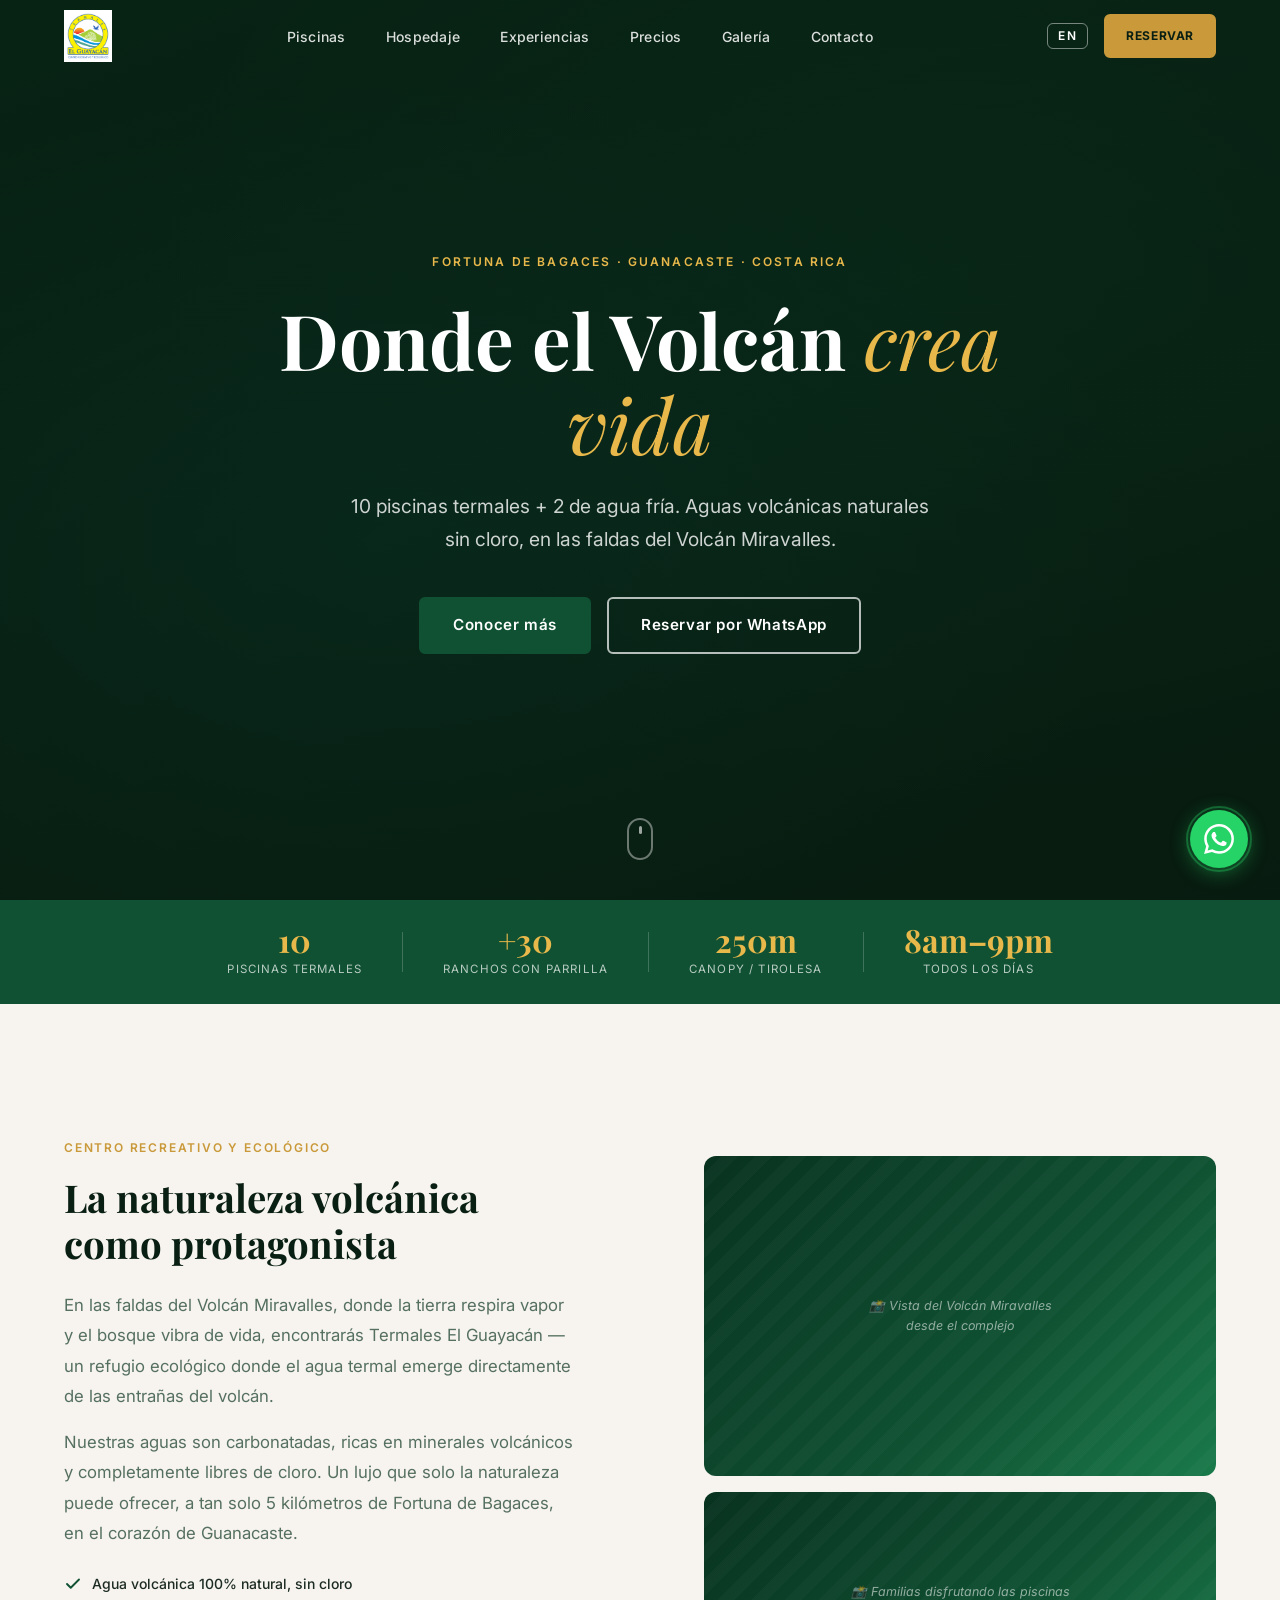
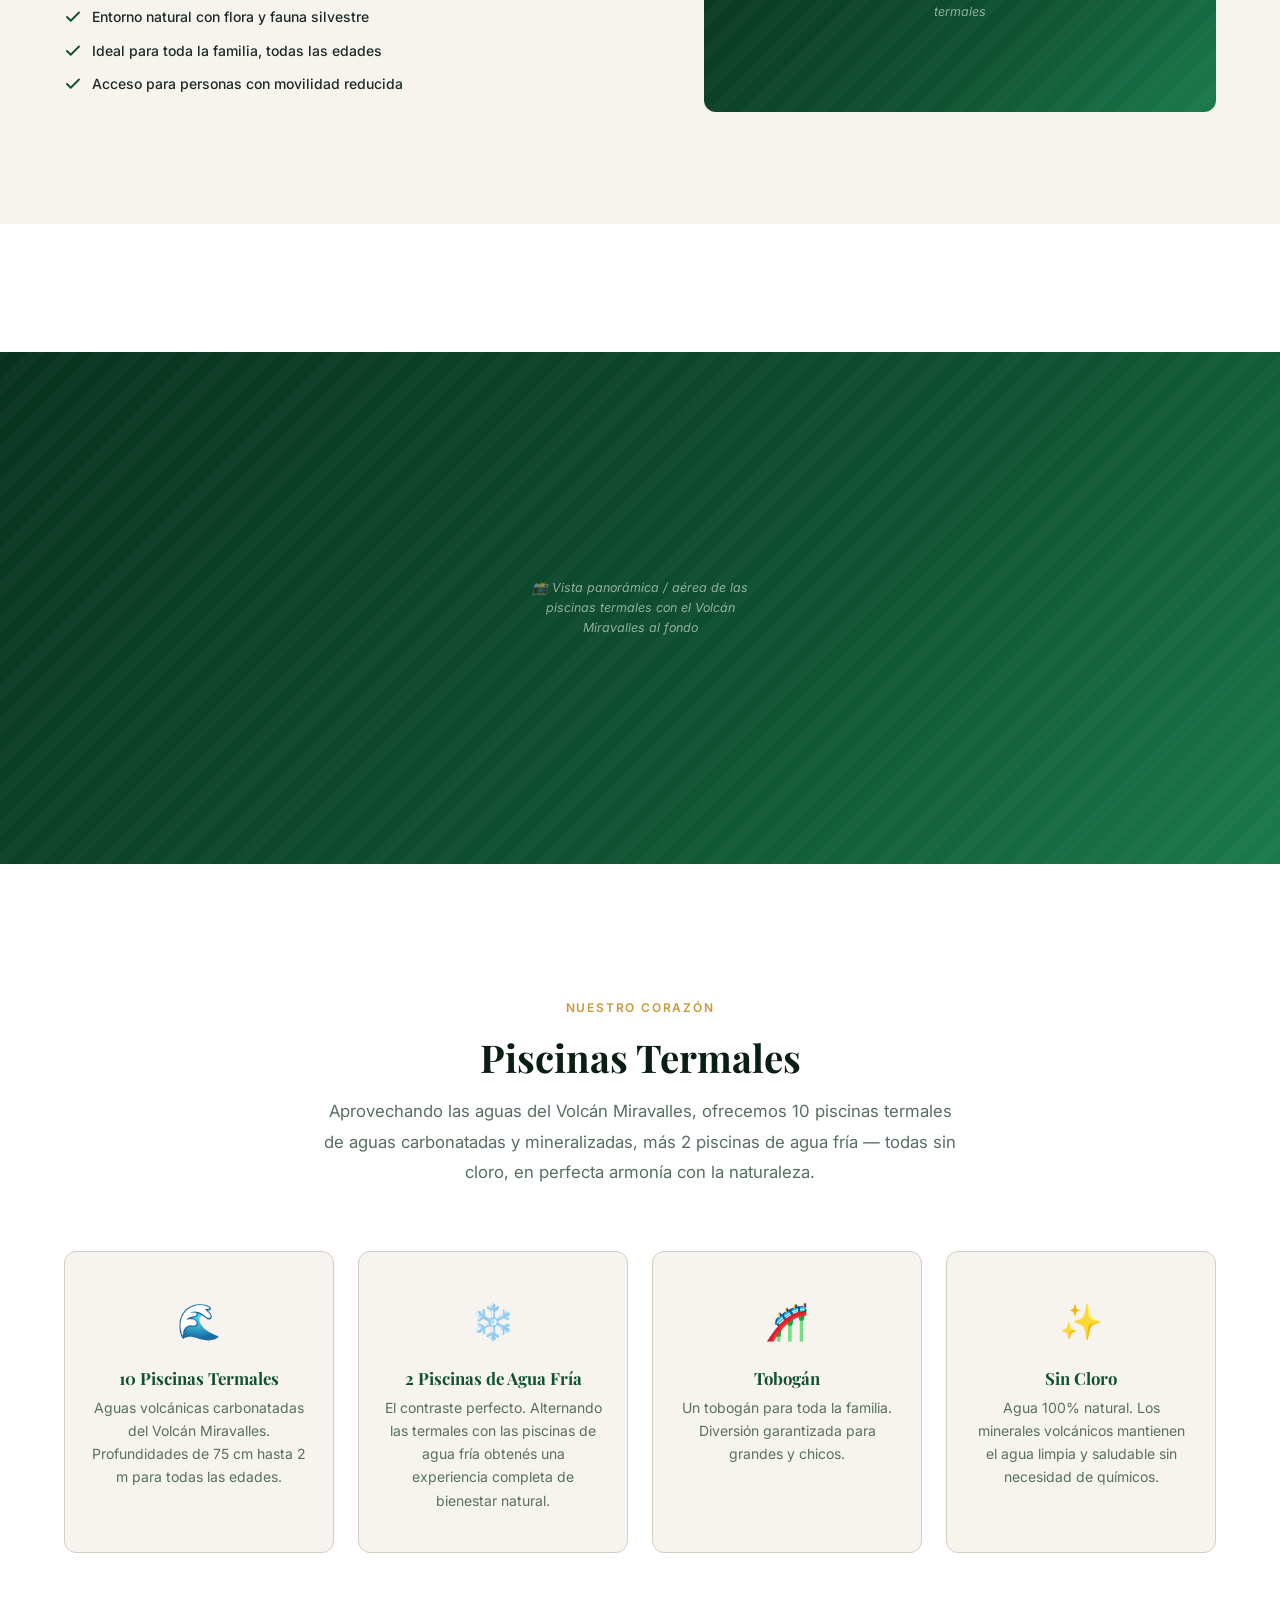
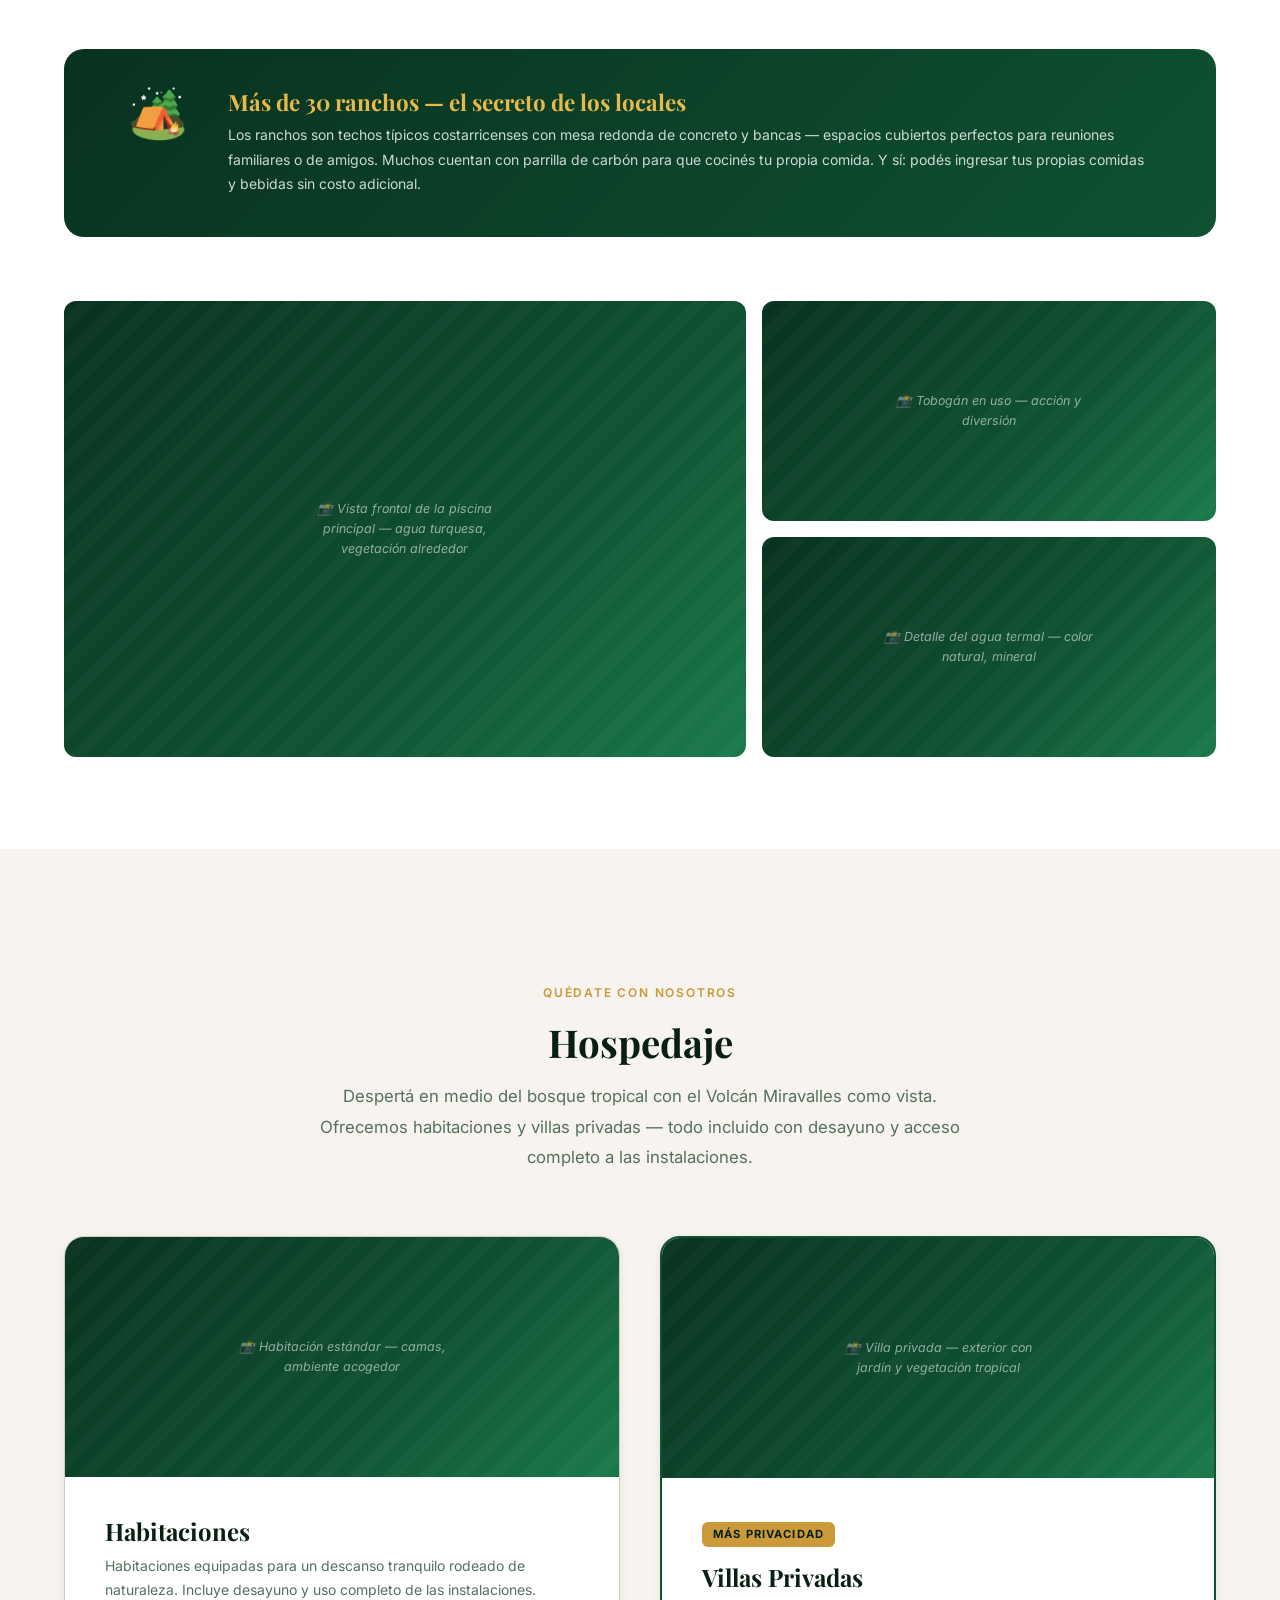
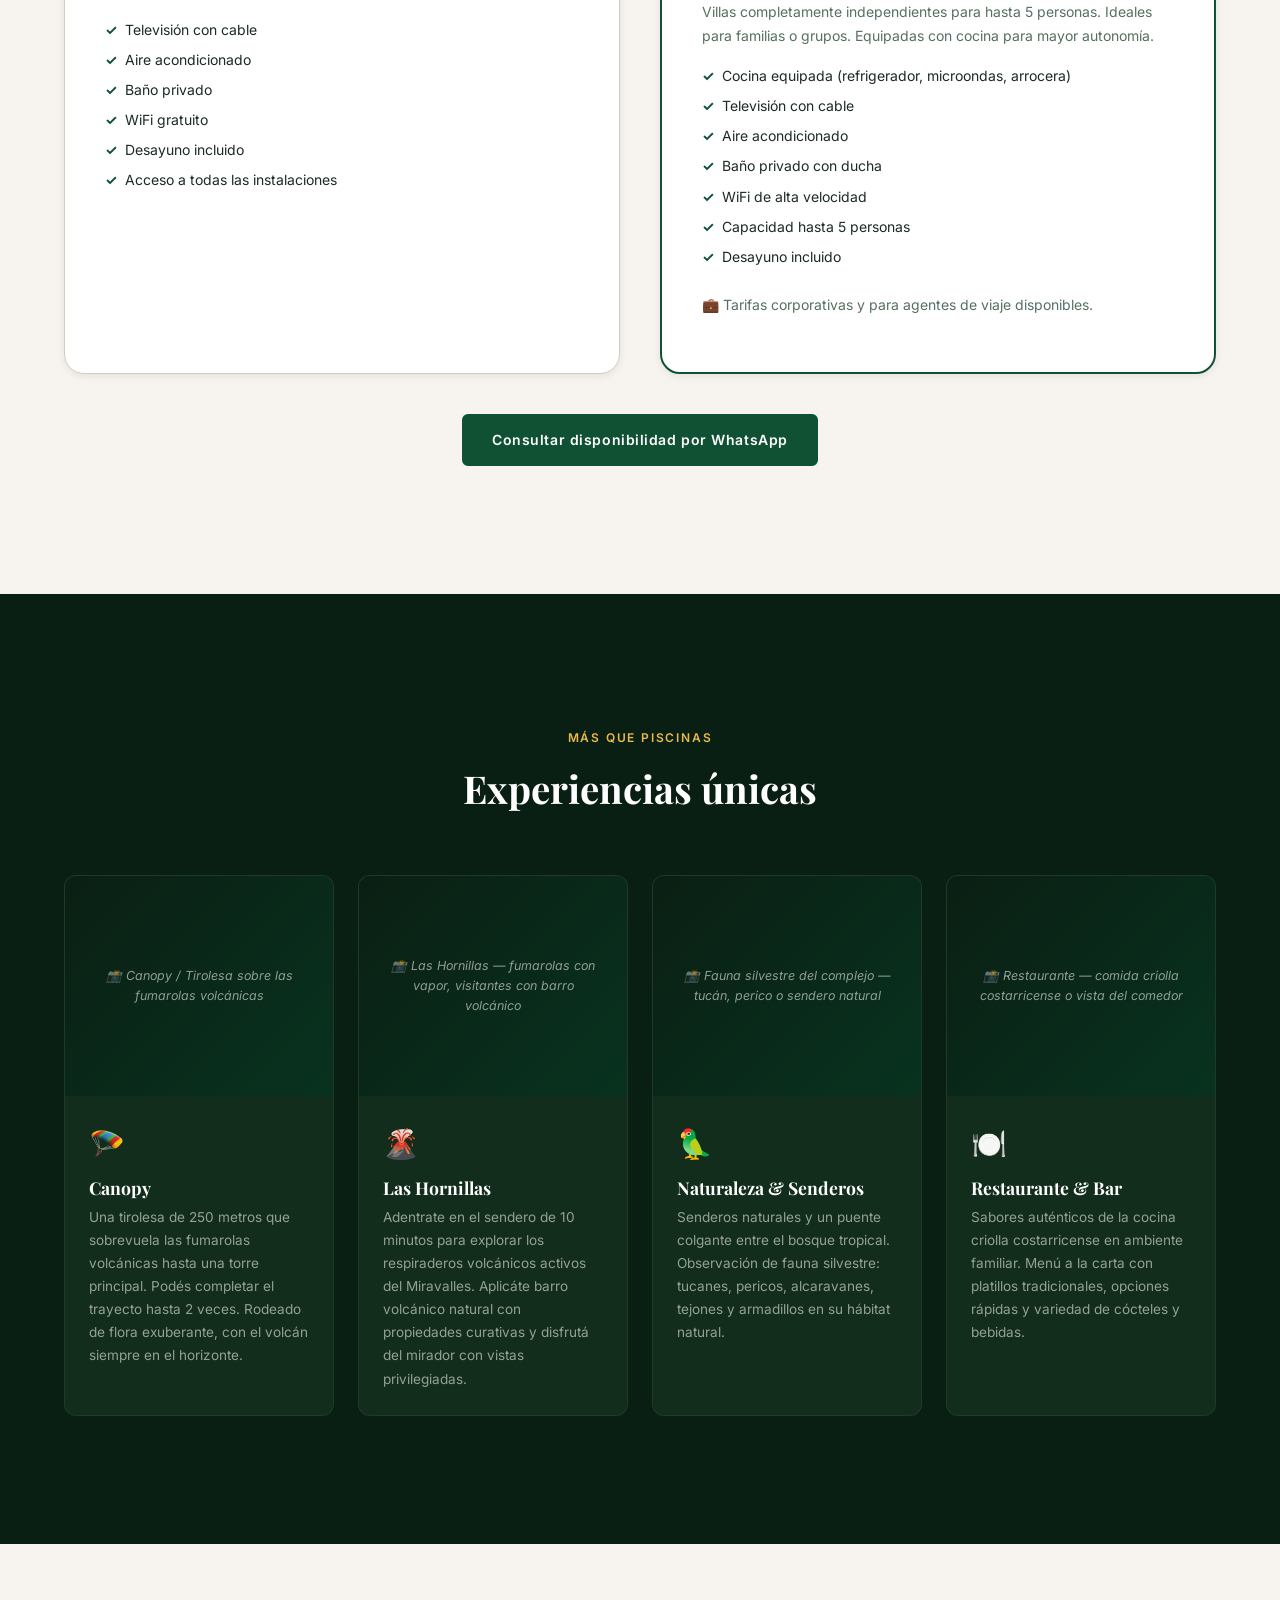
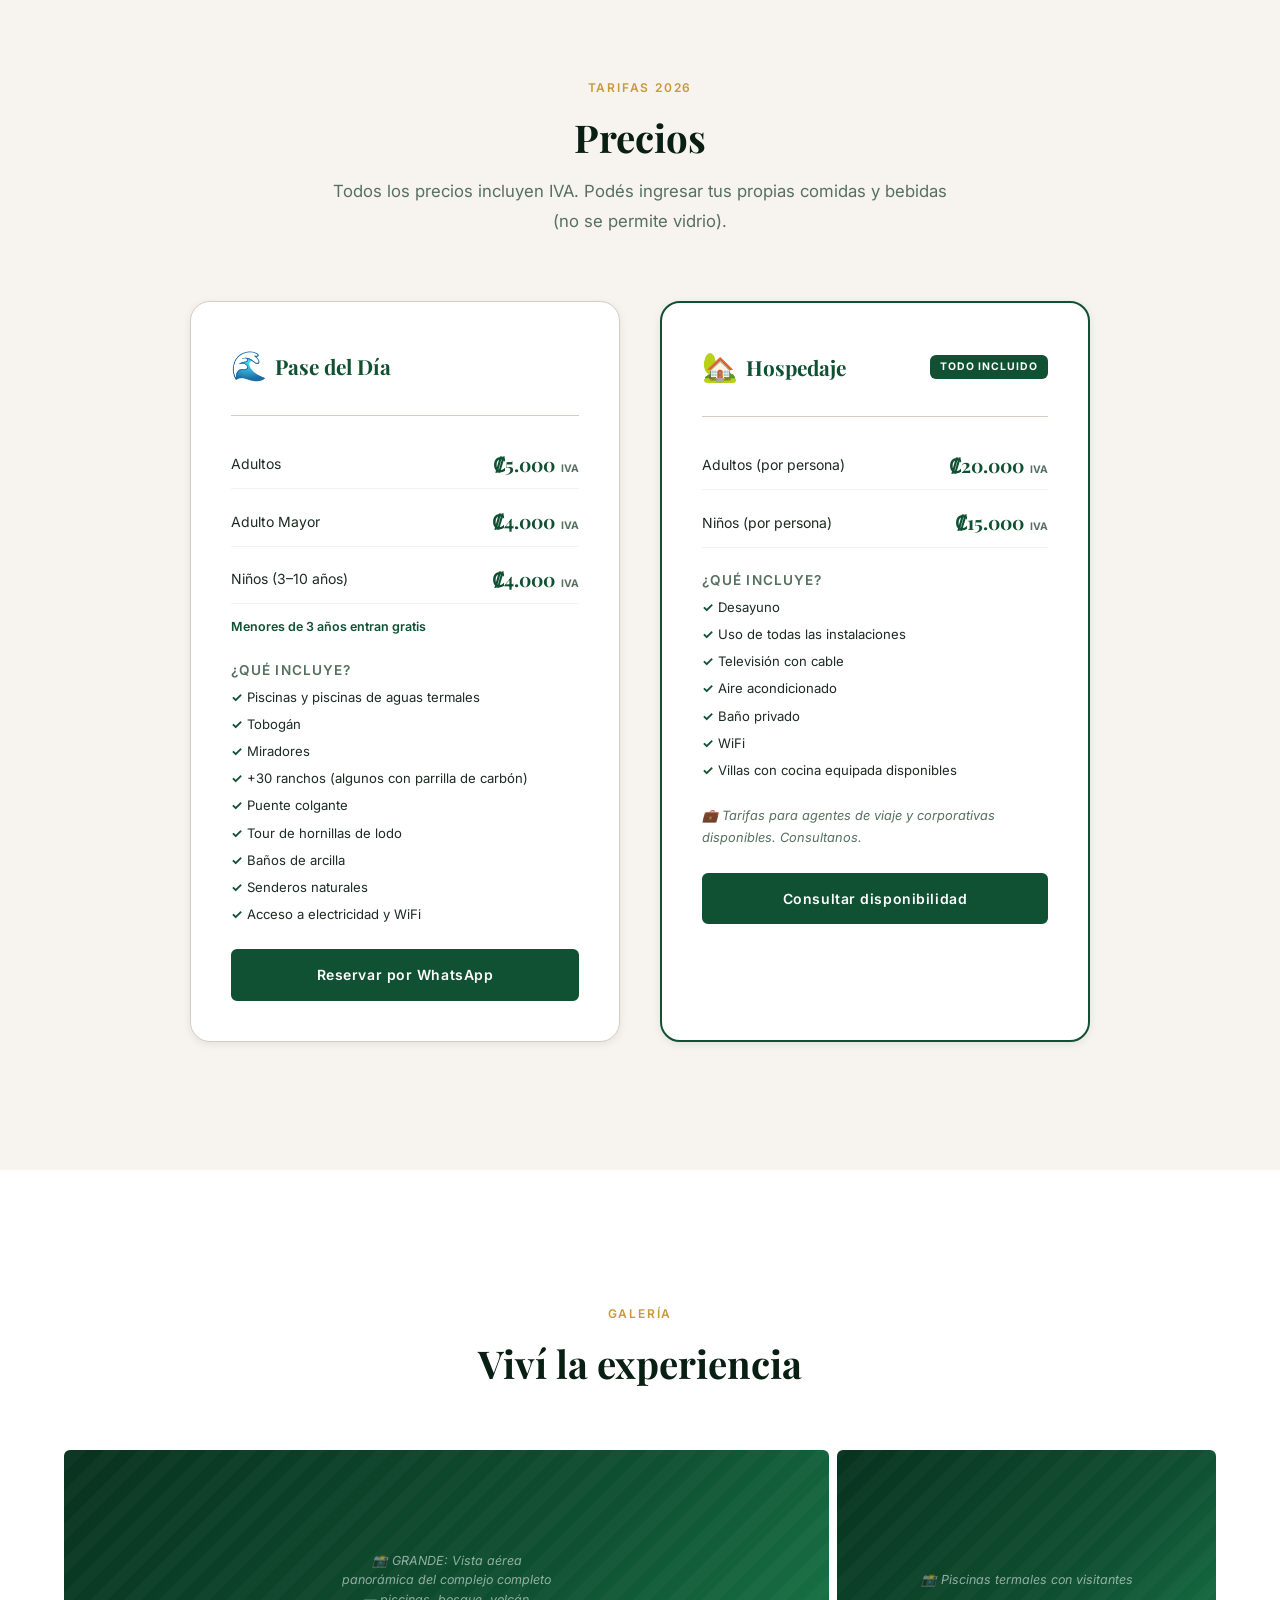
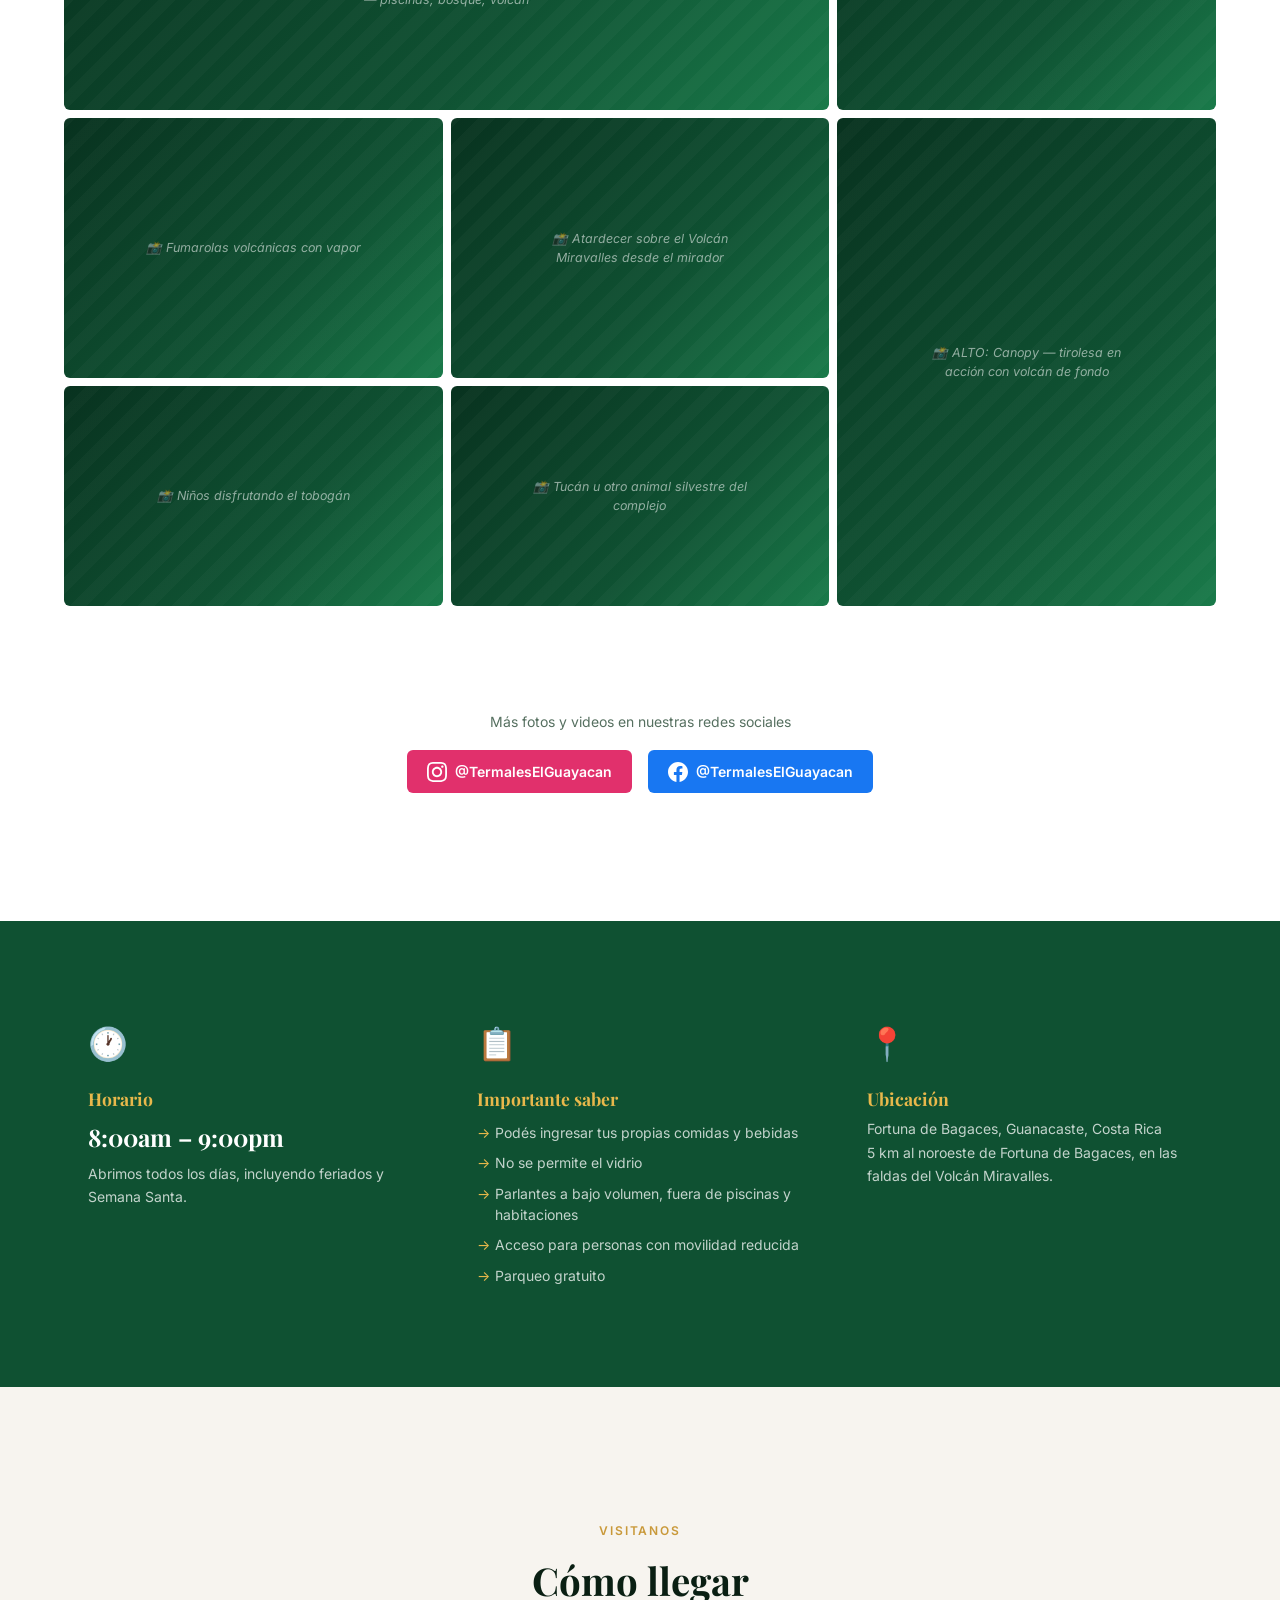
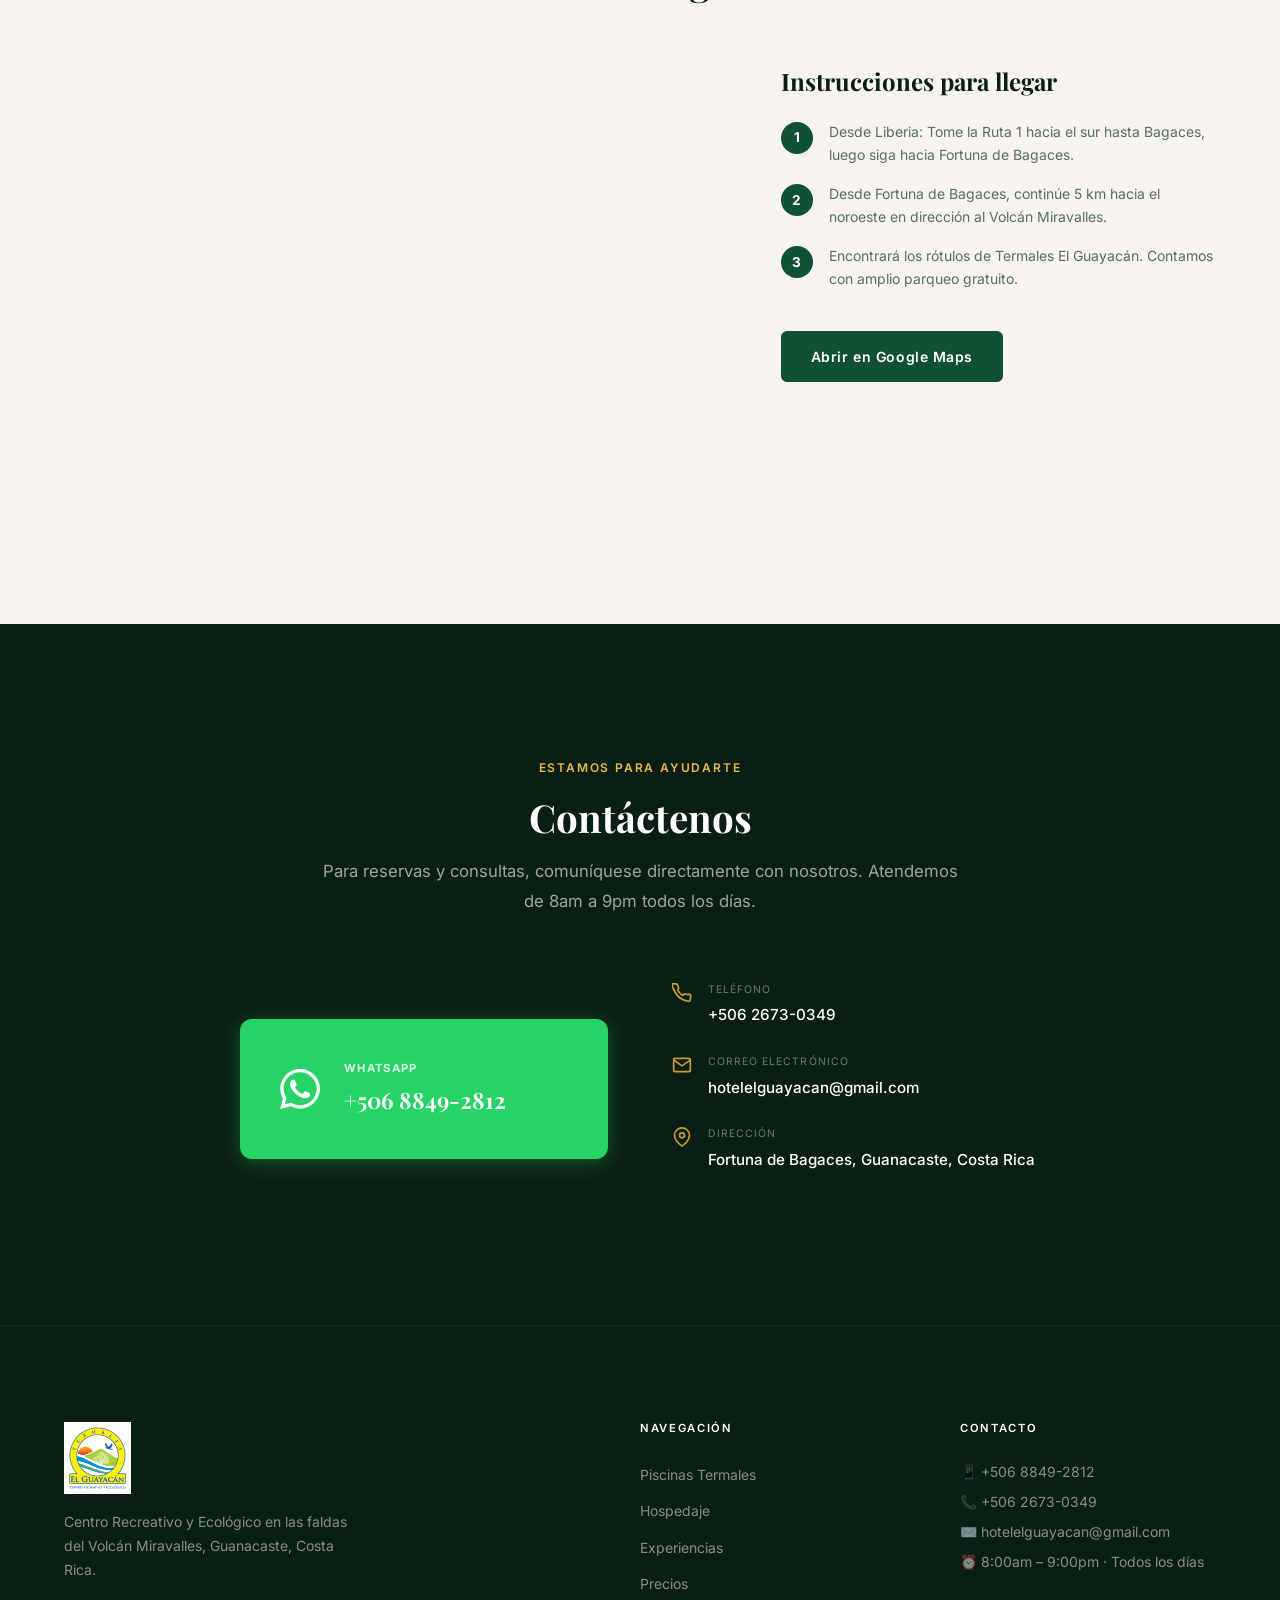
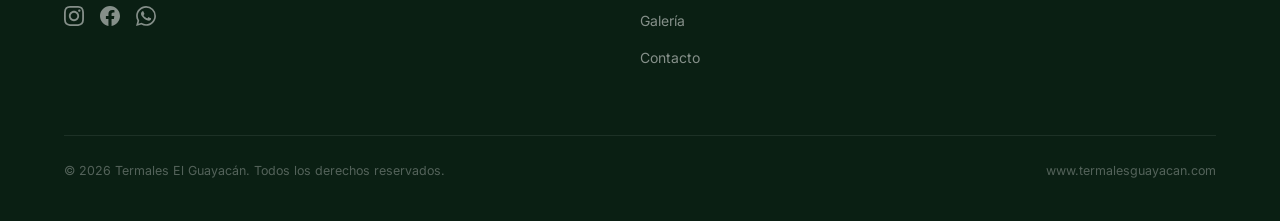
==== index.html @ 7e431f09 "feat: initial website build — Termales El Guayacán Sitio web completo bilingüe (ES/EN) construido co" ====
<!DOCTYPE html>
<html lang="es">
<head>
  <meta charset="UTF-8">
  <meta name="viewport" content="width=device-width, initial-scale=1.0">
  <meta name="description" content="Termales El Guayacán — Centro Recreativo y Ecológico en Fortuna de Bagaces, Guanacaste, Costa Rica. 10 piscinas termales naturales del Volcán Miravalles. Abrimos 8am a 9pm todos los días.">
  <meta property="og:title" content="Termales El Guayacán | Centro Recreativo y Ecológico">
  <meta property="og:description" content="10 piscinas de aguas termales volcánicas naturales, canopy, senderos y hospedaje en las faldas del Volcán Miravalles, Guanacaste, Costa Rica.">
  <meta property="og:image" content="logo.png">
  <meta property="og:type" content="website">
  <title>Termales El Guayacán | Centro Recreativo y Ecológico</title>
  <link rel="icon" type="image/png" href="logo.png">

  <!-- Google Fonts -->
  <link rel="preconnect" href="https://fonts.googleapis.com">
  <link rel="preconnect" href="https://fonts.gstatic.com" crossorigin>
  <link href="https://fonts.googleapis.com/css2?family=Playfair+Display:ital,wght@0,400;0,600;0,700;1,400&family=Inter:wght@300;400;500;600&display=swap" rel="stylesheet">

  <!-- AOS – Animate On Scroll -->
  <link rel="stylesheet" href="https://unpkg.com/aos@2.3.4/dist/aos.css">

  <link rel="stylesheet" href="css/style.css">
</head>
<body>

  <!-- =====================================================
       NAVBAR
  ===================================================== -->
  <nav class="navbar" id="navbar">
    <div class="nav-container">
      <a href="#inicio" class="nav-logo">
        <img src="logo.png" alt="Termales El Guayacán">
      </a>

      <ul class="nav-links" id="navLinks">
        <li><a href="#piscinas"      data-es="Piscinas"      data-en="Pools">Piscinas</a></li>
        <li><a href="#hospedaje"     data-es="Hospedaje"     data-en="Lodging">Hospedaje</a></li>
        <li><a href="#experiencias"  data-es="Experiencias"  data-en="Experiences">Experiencias</a></li>
        <li><a href="#precios"       data-es="Precios"       data-en="Prices">Precios</a></li>
        <li><a href="#galeria"       data-es="Galería"       data-en="Gallery">Galería</a></li>
        <li><a href="#contacto"      data-es="Contacto"      data-en="Contact">Contacto</a></li>
      </ul>

      <div class="nav-actions">
        <button class="lang-toggle" id="langToggle" aria-label="Cambiar idioma">EN</button>
        <a href="https://wa.me/50688492812?text=Hola%2C%20me%20interesa%20información%20sobre%20Termales%20El%20Guayacán"
           class="btn-nav-reservar" target="_blank" rel="noopener"
           data-es="Reservar" data-en="Book Now">Reservar</a>
        <button class="hamburger" id="hamburger" aria-label="Menú">
          <span></span><span></span><span></span>
        </button>
      </div>
    </div>

    <!-- Mobile Menu -->
    <div class="mobile-menu" id="mobileMenu" aria-hidden="true">
      <ul>
        <li><a href="#piscinas"      data-es="Piscinas"      data-en="Pools">Piscinas</a></li>
        <li><a href="#hospedaje"     data-es="Hospedaje"     data-en="Lodging">Hospedaje</a></li>
        <li><a href="#experiencias"  data-es="Experiencias"  data-en="Experiences">Experiencias</a></li>
        <li><a href="#precios"       data-es="Precios"       data-en="Prices">Precios</a></li>
        <li><a href="#galeria"       data-es="Galería"       data-en="Gallery">Galería</a></li>
        <li><a href="#contacto"      data-es="Contacto"      data-en="Contact">Contacto</a></li>
      </ul>
      <a href="https://wa.me/50688492812?text=Hola%2C%20me%20interesa%20información%20sobre%20Termales%20El%20Guayacán"
         class="btn-primary mobile-cta" target="_blank" rel="noopener"
         data-es="Reservar por WhatsApp" data-en="Book via WhatsApp">Reservar por WhatsApp</a>
    </div>
  </nav>

  <!-- =====================================================
       HERO
  ===================================================== -->
  <section class="hero" id="inicio">
    <!--
      PLACEHOLDER #1 — FOTO HERO
      Imagen de fondo del hero: vista aérea del complejo con todas las piscinas termales,
      el bosque verde y el Volcán Miravalles imponente al fondo.
      Ideal: foto tomada al amanecer o atardecer para luz dramática y cálida.
      Tamaño recomendado: mínimo 1920×1080px, orientación horizontal.
    -->
    <div class="hero-overlay"></div>
    <div class="hero-content">
      <p class="hero-eyebrow"
         data-es="Fortuna de Bagaces · Guanacaste · Costa Rica"
         data-en="Fortuna de Bagaces · Guanacaste · Costa Rica">
        Fortuna de Bagaces · Guanacaste · Costa Rica
      </p>
      <h1 class="hero-title">
        <span class="hero-line1" data-es="Donde el Volcán" data-en="Where the Volcano">Donde el Volcán</span>
        <em class="hero-line2" data-es="crea vida" data-en="Creates Life">crea vida</em>
      </h1>
      <p class="hero-subtitle"
         data-es="10 piscinas termales + 2 de agua fría. Aguas volcánicas naturales sin cloro, en las faldas del Volcán Miravalles."
         data-en="10 thermal pools + 2 cold water pools. Natural volcanic water, chlorine-free, on the slopes of Volcán Miravalles.">
        10 piscinas termales + 2 de agua fría. Aguas volcánicas naturales sin cloro, en las faldas del Volcán Miravalles.
      </p>
      <div class="hero-ctas">
        <a href="#piscinas" class="btn-primary"
           data-es="Conocer más" data-en="Discover More">Conocer más</a>
        <a href="https://wa.me/50688492812?text=Hola%2C%20me%20interesa%20información%20sobre%20Termales%20El%20Guayacán"
           class="btn-outline" target="_blank" rel="noopener"
           data-es="Reservar por WhatsApp" data-en="Book via WhatsApp">Reservar por WhatsApp</a>
      </div>
    </div>
    <div class="hero-scroll-hint" aria-hidden="true">
      <div class="scroll-mouse"><div class="scroll-wheel"></div></div>
    </div>
  </section>

  <!-- =====================================================
       STATS BAR
  ===================================================== -->
  <div class="stats-bar">
    <div class="stat-item">
      <span class="stat-number">10</span>
      <span class="stat-label" data-es="Piscinas Termales" data-en="Thermal Pools">Piscinas Termales</span>
    </div>
    <div class="stat-divider" aria-hidden="true"></div>
    <div class="stat-item">
      <span class="stat-number">+30</span>
      <span class="stat-label" data-es="Ranchos con parrilla" data-en="Picnic Shelters">Ranchos con parrilla</span>
    </div>
    <div class="stat-divider" aria-hidden="true"></div>
    <div class="stat-item">
      <span class="stat-number">250m</span>
      <span class="stat-label" data-es="Canopy / Tirolesa" data-en="Canopy Zip Line">Canopy / Tirolesa</span>
    </div>
    <div class="stat-divider" aria-hidden="true"></div>
    <div class="stat-item">
      <span class="stat-number">8am–9pm</span>
      <span class="stat-label" data-es="Todos los días" data-en="Every Day">Todos los días</span>
    </div>
  </div>

  <!-- =====================================================
       ABOUT
  ===================================================== -->
  <section class="section about-section" id="sobre-nosotros">
    <div class="container">
      <div class="about-grid">
        <div class="about-text" data-aos="fade-right" data-aos-duration="800">
          <span class="section-eyebrow"
                data-es="Centro Recreativo y Ecológico"
                data-en="Recreational & Ecological Center">Centro Recreativo y Ecológico</span>
          <h2 data-es="La naturaleza volcánica como protagonista"
              data-en="Volcanic nature as the protagonist">
            La naturaleza volcánica como protagonista
          </h2>
          <p data-es="En las faldas del Volcán Miravalles, donde la tierra respira vapor y el bosque vibra de vida, encontrarás Termales El Guayacán — un refugio ecológico donde el agua termal emerge directamente de las entrañas del volcán."
             data-en="On the slopes of Volcán Miravalles, where the earth breathes steam and the forest vibrates with life, you will find Termales El Guayacán — an ecological refuge where thermal water emerges directly from the volcano's depths.">
            En las faldas del Volcán Miravalles, donde la tierra respira vapor y el bosque vibra de vida, encontrarás Termales El Guayacán — un refugio ecológico donde el agua termal emerge directamente de las entrañas del volcán.
          </p>
          <p data-es="Nuestras aguas son carbonatadas, ricas en minerales volcánicos y completamente libres de cloro. Un lujo que solo la naturaleza puede ofrecer, a tan solo 5 kilómetros de Fortuna de Bagaces, en el corazón de Guanacaste."
             data-en="Our waters are carbonated, rich in volcanic minerals and completely chlorine-free. A luxury that only nature can provide, just 5 kilometers from Fortuna de Bagaces, in the heart of Guanacaste.">
            Nuestras aguas son carbonatadas, ricas en minerales volcánicos y completamente libres de cloro. Un lujo que solo la naturaleza puede ofrecer, a tan solo 5 kilómetros de Fortuna de Bagaces, en el corazón de Guanacaste.
          </p>
          <ul class="feature-list">
            <li>
              <svg xmlns="http://www.w3.org/2000/svg" width="18" height="18" viewBox="0 0 24 24" fill="none" stroke="currentColor" stroke-width="2.5" stroke-linecap="round" stroke-linejoin="round"><polyline points="20 6 9 17 4 12"/></svg>
              <span data-es="Agua volcánica 100% natural, sin cloro"
                    data-en="100% natural volcanic water, chlorine-free">Agua volcánica 100% natural, sin cloro</span>
            </li>
            <li>
              <svg xmlns="http://www.w3.org/2000/svg" width="18" height="18" viewBox="0 0 24 24" fill="none" stroke="currentColor" stroke-width="2.5" stroke-linecap="round" stroke-linejoin="round"><polyline points="20 6 9 17 4 12"/></svg>
              <span data-es="Entorno natural con flora y fauna silvestre"
                    data-en="Natural setting with wild flora and fauna">Entorno natural con flora y fauna silvestre</span>
            </li>
            <li>
              <svg xmlns="http://www.w3.org/2000/svg" width="18" height="18" viewBox="0 0 24 24" fill="none" stroke="currentColor" stroke-width="2.5" stroke-linecap="round" stroke-linejoin="round"><polyline points="20 6 9 17 4 12"/></svg>
              <span data-es="Ideal para toda la familia, todas las edades"
                    data-en="Ideal for the whole family, all ages">Ideal para toda la familia, todas las edades</span>
            </li>
            <li>
              <svg xmlns="http://www.w3.org/2000/svg" width="18" height="18" viewBox="0 0 24 24" fill="none" stroke="currentColor" stroke-width="2.5" stroke-linecap="round" stroke-linejoin="round"><polyline points="20 6 9 17 4 12"/></svg>
              <span data-es="Acceso para personas con movilidad reducida"
                    data-en="Accessible for people with reduced mobility">Acceso para personas con movilidad reducida</span>
            </li>
          </ul>
        </div>

        <div class="about-images" data-aos="fade-left" data-aos-duration="800">
          <div class="about-img-main img-placeholder">
            <!--
              PLACEHOLDER #2 — Vista del Volcán Miravalles desde las instalaciones del complejo.
              Laderas verdes en primer plano, volcán al fondo, cielo dramático.
            -->
            <span class="placeholder-label">📸 Vista del Volcán Miravalles desde el complejo</span>
          </div>
          <div class="about-img-secondary img-placeholder">
            <!--
              PLACEHOLDER #3 — Familias disfrutando de las piscinas termales.
              Ambiente alegre, agua clara, vegetación alrededor.
            -->
            <span class="placeholder-label">📸 Familias disfrutando las piscinas termales</span>
          </div>
        </div>
      </div>
    </div>
  </section>

  <!-- =====================================================
       PISCINAS TERMALES
  ===================================================== -->
  <section class="section piscinas-section" id="piscinas">
    <div class="piscinas-hero-img img-placeholder">
      <!--
        PLACEHOLDER #4 — FOTO PANORÁMICA DE PISCINAS
        Vista aérea o panorámica de todas las piscinas termales,
        idealmente mostrando el color turquesa-verde del agua y el volcán al fondo.
        Tamaño recomendado: 1920×700px aprox, orientación horizontal.
      -->
      <span class="placeholder-label">📸 Vista panorámica / aérea de las piscinas termales con el Volcán Miravalles al fondo</span>
    </div>

    <div class="container">
      <div class="section-header text-center" data-aos="fade-up">
        <span class="section-eyebrow" data-es="Nuestro corazón" data-en="Our heart">Nuestro corazón</span>
        <h2 data-es="Piscinas Termales" data-en="Thermal Pools">Piscinas Termales</h2>
        <p class="section-intro"
           data-es="Aprovechando las aguas del Volcán Miravalles, ofrecemos 10 piscinas termales de aguas carbonatadas y mineralizadas, más 2 piscinas de agua fría — todas sin cloro, en perfecta armonía con la naturaleza."
           data-en="Harnessing the waters of Volcán Miravalles, we offer 10 thermal pools of carbonated and mineralized waters, plus 2 cold water pools — all chlorine-free, in perfect harmony with nature.">
          Aprovechando las aguas del Volcán Miravalles, ofrecemos 10 piscinas termales de aguas carbonatadas y mineralizadas, más 2 piscinas de agua fría — todas sin cloro, en perfecta armonía con la naturaleza.
        </p>
      </div>

      <div class="pool-features" data-aos="fade-up" data-aos-delay="100">
        <div class="pool-feat">
          <div class="pool-feat-icon">🌊</div>
          <h3 data-es="10 Piscinas Termales" data-en="10 Thermal Pools">10 Piscinas Termales</h3>
          <p data-es="Aguas volcánicas carbonatadas del Volcán Miravalles. Profundidades de 75 cm hasta 2 m para todas las edades."
             data-en="Carbonated volcanic waters from Volcán Miravalles. Depths from 75 cm to 2 m for all ages.">
            Aguas volcánicas carbonatadas del Volcán Miravalles. Profundidades de 75 cm hasta 2 m para todas las edades.
          </p>
        </div>
        <div class="pool-feat">
          <div class="pool-feat-icon">❄️</div>
          <h3 data-es="2 Piscinas de Agua Fría" data-en="2 Cold Water Pools">2 Piscinas de Agua Fría</h3>
          <p data-es="El contraste perfecto. Alternando las termales con las piscinas de agua fría obtenés una experiencia completa de bienestar natural."
             data-en="The perfect contrast. Alternating between thermal and cold pools gives you a complete natural wellness experience.">
            El contraste perfecto. Alternando las termales con las piscinas de agua fría obtenés una experiencia completa de bienestar natural.
          </p>
        </div>
        <div class="pool-feat">
          <div class="pool-feat-icon">🎢</div>
          <h3 data-es="Tobogán" data-en="Water Slide">Tobogán</h3>
          <p data-es="Un tobogán para toda la familia. Diversión garantizada para grandes y chicos."
             data-en="A water slide for the whole family. Guaranteed fun for kids and adults alike.">
            Un tobogán para toda la familia. Diversión garantizada para grandes y chicos.
          </p>
        </div>
        <div class="pool-feat">
          <div class="pool-feat-icon">✨</div>
          <h3 data-es="Sin Cloro" data-en="Chlorine-Free">Sin Cloro</h3>
          <p data-es="Agua 100% natural. Los minerales volcánicos mantienen el agua limpia y saludable sin necesidad de químicos."
             data-en="100% natural water. Volcanic minerals keep the water clean and healthy without any chemicals.">
            Agua 100% natural. Los minerales volcánicos mantienen el agua limpia y saludable sin necesidad de químicos.
          </p>
        </div>
      </div>

      <!-- Ranchos callout -->
      <div class="ranchos-callout" data-aos="fade-up" data-aos-delay="120">
        <div class="ranchos-icon" aria-hidden="true">🏕️</div>
        <div class="ranchos-text">
          <h3 data-es="Más de 30 ranchos — el secreto de los locales"
              data-en="Over 30 ranchos — the locals' secret">
            Más de 30 ranchos — el secreto de los locales
          </h3>
          <p data-es="Los ranchos son techos típicos costarricenses con mesa redonda de concreto y bancas — espacios cubiertos perfectos para reuniones familiares o de amigos. Muchos cuentan con parrilla de carbón para que cocinés tu propia comida. Y sí: podés ingresar tus propias comidas y bebidas sin costo adicional."
             data-en="Ranchos are traditional Costa Rican covered shelters with round concrete tables and benches — perfect for family and friends gatherings. Many include a charcoal grill so you can cook your own food. And yes: you may bring your own food and drinks at no extra charge.">
            Los ranchos son techos típicos costarricenses con mesa redonda de concreto y bancas — espacios cubiertos perfectos para reuniones familiares o de amigos. Muchos cuentan con parrilla de carbón para que cocinés tu propia comida. Y sí: podés ingresar tus propias comidas y bebidas sin costo adicional.
          </p>
        </div>
      </div>

      <div class="piscinas-gallery" data-aos="fade-up" data-aos-delay="150">
        <div class="pg-main img-placeholder">
          <!--
            PLACEHOLDER #5 — Piscina principal desde el nivel del suelo.
            Agua de color turquesa-verde, palmeras o vegetación alrededor,
            visitantes disfrutando, ambiente alegre y relajado.
          -->
          <span class="placeholder-label">📸 Vista frontal de la piscina principal — agua turquesa, vegetación alrededor</span>
        </div>
        <div class="pg-col">
          <div class="img-placeholder">
            <!--
              PLACEHOLDER #6 — Tobogán en uso.
              Alguien deslizándose o vista del tobogán con el bosque de fondo.
            -->
            <span class="placeholder-label">📸 Tobogán en uso — acción y diversión</span>
          </div>
          <div class="img-placeholder">
            <!--
              PLACEHOLDER #7 — Detalle del agua termal.
              Primer plano del agua, su color natural azul-verdoso,
              quizás con burbujas o el borde de la piscina visible.
            -->
            <span class="placeholder-label">📸 Detalle del agua termal — color natural, mineral</span>
          </div>
        </div>
      </div>
    </div>
  </section>

  <!-- =====================================================
       HOSPEDAJE
  ===================================================== -->
  <section class="section hospedaje-section" id="hospedaje">
    <div class="container">
      <div class="section-header text-center" data-aos="fade-up">
        <span class="section-eyebrow" data-es="Quédate con nosotros" data-en="Stay with us">Quédate con nosotros</span>
        <h2 data-es="Hospedaje" data-en="Lodging">Hospedaje</h2>
        <p class="section-intro"
           data-es="Despertá en medio del bosque tropical con el Volcán Miravalles como vista. Ofrecemos habitaciones y villas privadas — todo incluido con desayuno y acceso completo a las instalaciones."
           data-en="Wake up in the middle of the tropical forest with Volcán Miravalles as your view. We offer rooms and private villas — all inclusive with breakfast and full access to facilities.">
          Despertá en medio del bosque tropical con el Volcán Miravalles como vista. Ofrecemos habitaciones y villas privadas — todo incluido con desayuno y acceso completo a las instalaciones.
        </p>
      </div>

      <div class="hospedaje-grid">
        <!-- Habitaciones estándar -->
        <div class="hospedaje-card" data-aos="fade-up" data-aos-delay="0">
          <div class="hospedaje-img img-placeholder">
            <!--
              PLACEHOLDER #8 — Habitación estándar.
              Camas bien tendidas, ambiente limpio y acogedor,
              decoración sencilla, ventana con vista al exterior.
            -->
            <span class="placeholder-label">📸 Habitación estándar — camas, ambiente acogedor</span>
          </div>
          <div class="hospedaje-info">
            <h3 data-es="Habitaciones" data-en="Rooms">Habitaciones</h3>
            <p data-es="Habitaciones equipadas para un descanso tranquilo rodeado de naturaleza. Incluye desayuno y uso completo de las instalaciones."
               data-en="Equipped rooms for a peaceful rest surrounded by nature. Includes breakfast and full use of facilities.">
              Habitaciones equipadas para un descanso tranquilo rodeado de naturaleza.
            </p>
            <ul class="amenity-list">
              <li><span class="check-icon" aria-hidden="true">✓</span>
                  <span data-es="Televisión con cable" data-en="Cable TV">Televisión con cable</span></li>
              <li><span class="check-icon" aria-hidden="true">✓</span>
                  <span data-es="Aire acondicionado" data-en="Air conditioning">Aire acondicionado</span></li>
              <li><span class="check-icon" aria-hidden="true">✓</span>
                  <span data-es="Baño privado" data-en="Private bathroom">Baño privado</span></li>
              <li><span class="check-icon" aria-hidden="true">✓</span>
                  <span data-es="WiFi gratuito" data-en="Free WiFi">WiFi gratuito</span></li>
              <li><span class="check-icon" aria-hidden="true">✓</span>
                  <span data-es="Desayuno incluido" data-en="Breakfast included">Desayuno incluido</span></li>
              <li><span class="check-icon" aria-hidden="true">✓</span>
                  <span data-es="Acceso a todas las instalaciones" data-en="Access to all facilities">Acceso a todas las instalaciones</span></li>
            </ul>
          </div>
        </div>

        <!-- Villas Privadas -->
        <div class="hospedaje-card hospedaje-featured" data-aos="fade-up" data-aos-delay="120">
          <div class="hospedaje-img img-placeholder">
            <!--
              PLACEHOLDER #9 — Villa privada.
              Exterior de una villa rodeada de vegetación tropical,
              amplia, con aspecto acogedor e independiente.
            -->
            <span class="placeholder-label">📸 Villa privada — exterior con jardín y vegetación tropical</span>
          </div>
          <div class="hospedaje-info">
            <span class="hospedaje-badge" data-es="Más privacidad" data-en="More Privacy">Más privacidad</span>
            <h3 data-es="Villas Privadas" data-en="Private Villas">Villas Privadas</h3>
            <p data-es="Villas completamente independientes para hasta 5 personas. Ideales para familias o grupos. Equipadas con cocina para mayor autonomía."
               data-en="Fully independent villas for up to 5 people. Ideal for families or groups. Equipped with a kitchen for greater independence.">
              Villas completamente independientes para hasta 5 personas. Ideales para familias o grupos.
            </p>
            <ul class="amenity-list">
              <li><span class="check-icon" aria-hidden="true">✓</span>
                  <span data-es="Cocina equipada (refrigerador, microondas, arrocera)" data-en="Equipped kitchen (refrigerator, microwave, rice cooker)">Cocina equipada completa</span></li>
              <li><span class="check-icon" aria-hidden="true">✓</span>
                  <span data-es="Televisión con cable" data-en="Cable TV">Televisión con cable</span></li>
              <li><span class="check-icon" aria-hidden="true">✓</span>
                  <span data-es="Aire acondicionado" data-en="Air conditioning">Aire acondicionado</span></li>
              <li><span class="check-icon" aria-hidden="true">✓</span>
                  <span data-es="Baño privado con ducha" data-en="Private bathroom with shower">Baño privado con ducha</span></li>
              <li><span class="check-icon" aria-hidden="true">✓</span>
                  <span data-es="WiFi de alta velocidad" data-en="High-speed WiFi">WiFi de alta velocidad</span></li>
              <li><span class="check-icon" aria-hidden="true">✓</span>
                  <span data-es="Capacidad hasta 5 personas" data-en="Capacity up to 5 people">Capacidad hasta 5 personas</span></li>
              <li><span class="check-icon" aria-hidden="true">✓</span>
                  <span data-es="Desayuno incluido" data-en="Breakfast included">Desayuno incluido</span></li>
            </ul>
            <p class="corporate-note"
               data-es="💼 Tarifas corporativas y para agentes de viaje disponibles."
               data-en="💼 Corporate and travel agent rates available.">
              💼 Tarifas corporativas y para agentes de viaje disponibles.
            </p>
          </div>
        </div>
      </div>

      <div class="text-center" style="margin-top: 2.5rem;" data-aos="fade-up">
        <a href="https://wa.me/50688492812?text=Hola%2C%20quisiera%20información%20sobre%20hospedaje%20en%20Termales%20El%20Guayacán"
           class="btn-primary" target="_blank" rel="noopener"
           data-es="Consultar disponibilidad por WhatsApp" data-en="Check availability via WhatsApp">
          Consultar disponibilidad por WhatsApp
        </a>
      </div>
    </div>
  </section>

  <!-- =====================================================
       EXPERIENCIAS
  ===================================================== -->
  <section class="section experiencias-section" id="experiencias">
    <div class="container">
      <div class="section-header text-center" data-aos="fade-up">
        <span class="section-eyebrow" data-es="Más que piscinas" data-en="More than pools">Más que piscinas</span>
        <h2 data-es="Experiencias únicas" data-en="Unique Experiences">Experiencias únicas</h2>
      </div>

      <div class="experiencias-grid">

        <!-- Canopy -->
        <div class="exp-card" data-aos="fade-up" data-aos-delay="0">
          <div class="exp-img img-placeholder">
            <!--
              PLACEHOLDER #10 — Canopy / Tirolesa.
              Persona haciendo canopy sobre las fumarolas volcánicas,
              con el volcán y el bosque de fondo. Imagen de acción y adrenalina.
            -->
            <span class="placeholder-label">📸 Canopy / Tirolesa sobre las fumarolas volcánicas</span>
          </div>
          <div class="exp-body">
            <div class="exp-icon-wrap">
              <span class="exp-icon" aria-hidden="true">🪂</span>
            </div>
            <h3 data-es="Canopy" data-en="Canopy">Canopy</h3>
            <p data-es="Una tirolesa de 250 metros que sobrevuela las fumarolas volcánicas hasta una torre principal. Podés completar el trayecto hasta 2 veces. Rodeado de flora exuberante, con el volcán siempre en el horizonte."
               data-en="A 250-meter zip line soaring over volcanic fumaroles to a main tower. You can complete the route up to 2 times. Surrounded by lush flora, with the volcano always on the horizon.">
              Una tirolesa de 250 metros que sobrevuela las fumarolas volcánicas hasta una torre principal. Podés completar el trayecto hasta 2 veces.
            </p>
          </div>
        </div>

        <!-- Las Hornillas -->
        <div class="exp-card" data-aos="fade-up" data-aos-delay="100">
          <div class="exp-img img-placeholder">
            <!--
              PLACEHOLDER #11 — Las Hornillas (fumarolas).
              Respiraderos volcánicos con vapor visible,
              visitantes aplicándose barro volcánico en cara o cuerpo.
              Atmósfera única y mística del volcán.
            -->
            <span class="placeholder-label">📸 Las Hornillas — fumarolas con vapor, visitantes con barro volcánico</span>
          </div>
          <div class="exp-body">
            <div class="exp-icon-wrap">
              <span class="exp-icon" aria-hidden="true">🌋</span>
            </div>
            <h3 data-es="Las Hornillas" data-en="The Fumaroles">Las Hornillas</h3>
            <p data-es="Adentrate en el sendero de 10 minutos para explorar los respiraderos volcánicos activos del Miravalles. Aplicáte barro volcánico natural con propiedades curativas y disfrutá del mirador con vistas privilegiadas."
               data-en="Take the 10-minute trail to explore the active volcanic vents of Miravalles. Apply natural volcanic mud with healing properties and enjoy the viewpoint with privileged views.">
              Adentrate en el sendero de 10 minutos para explorar los respiraderos volcánicos activos del Miravalles. Aplicáte barro volcánico natural con propiedades curativas.
            </p>
          </div>
        </div>

        <!-- Naturaleza -->
        <div class="exp-card" data-aos="fade-up" data-aos-delay="200">
          <div class="exp-img img-placeholder">
            <!--
              PLACEHOLDER #12 — Naturaleza y fauna.
              Tucán, perico, alcaraván u otro animal silvestre del lugar,
              o sendero entre la vegetación con puente colgante.
            -->
            <span class="placeholder-label">📸 Fauna silvestre del complejo — tucán, perico o sendero natural</span>
          </div>
          <div class="exp-body">
            <div class="exp-icon-wrap">
              <span class="exp-icon" aria-hidden="true">🦜</span>
            </div>
            <h3 data-es="Naturaleza & Senderos" data-en="Nature & Trails">Naturaleza & Senderos</h3>
            <p data-es="Senderos naturales y un puente colgante entre el bosque tropical. Observación de fauna silvestre: tucanes, pericos, alcaravanes, tejones y armadillos en su hábitat natural."
               data-en="Natural trails and a hanging bridge through the tropical forest. Wildlife watching: toucans, parakeets, herons, coatis and armadillos in their natural habitat.">
              Senderos naturales y un puente colgante entre el bosque tropical. Observación de fauna silvestre: tucanes, pericos, alcaravanes, tejones y armadillos.
            </p>
          </div>
        </div>

        <!-- Restaurante -->
        <div class="exp-card" data-aos="fade-up" data-aos-delay="300">
          <div class="exp-img img-placeholder">
            <!--
              PLACEHOLDER #13 — Restaurante.
              Plato de comida criolla costarricense, o vista del restaurante
              con ambiente familiar, mesas con vista al bosque o las piscinas.
            -->
            <span class="placeholder-label">📸 Restaurante — comida criolla costarricense o vista del comedor</span>
          </div>
          <div class="exp-body">
            <div class="exp-icon-wrap">
              <span class="exp-icon" aria-hidden="true">🍽️</span>
            </div>
            <h3 data-es="Restaurante & Bar" data-en="Restaurant & Bar">Restaurante & Bar</h3>
            <p data-es="Sabores auténticos de la cocina criolla costarricense en ambiente familiar. Menú a la carta con platillos tradicionales, opciones rápidas y variedad de cócteles y bebidas."
               data-en="Authentic flavors of traditional Costa Rican cuisine in a family atmosphere. À la carte menu with traditional dishes, quick options and a variety of cocktails and drinks.">
              Sabores auténticos de la cocina criolla costarricense. Menú a la carta con platillos tradicionales y variedad de cócteles y bebidas.
            </p>
          </div>
        </div>

      </div>
    </div>
  </section>

  <!-- =====================================================
       PRECIOS
  ===================================================== -->
  <section class="section precios-section" id="precios">
    <div class="container">
      <div class="section-header text-center" data-aos="fade-up">
        <span class="section-eyebrow" data-es="Tarifas 2026" data-en="2026 Rates">Tarifas 2026</span>
        <h2 data-es="Precios" data-en="Prices">Precios</h2>
        <p class="section-intro"
           data-es="Todos los precios incluyen IVA. Podés ingresar tus propias comidas y bebidas (no se permite vidrio)."
           data-en="All prices include VAT. You may bring your own food and drinks (no glass containers allowed).">
          Todos los precios incluyen IVA. Podés ingresar tus propias comidas y bebidas (no se permite vidrio).
        </p>
      </div>

      <div class="precios-grid">

        <!-- Pase del Día -->
        <div class="precio-card" data-aos="fade-up" data-aos-delay="0">
          <div class="precio-header">
            <span class="precio-icon" aria-hidden="true">🌊</span>
            <h3 data-es="Pase del Día" data-en="Day Pass">Pase del Día</h3>
          </div>
          <div class="precio-rows">
            <div class="precio-row">
              <span data-es="Adultos" data-en="Adults">Adultos</span>
              <span class="precio-amount">₡5.000 <small>IVA</small></span>
            </div>
            <div class="precio-row">
              <span data-es="Adulto Mayor" data-en="Senior">Adulto Mayor</span>
              <span class="precio-amount">₡4.000 <small>IVA</small></span>
            </div>
            <div class="precio-row">
              <span data-es="Niños (3–10 años)" data-en="Children (3–10 yrs)">Niños (3–10 años)</span>
              <span class="precio-amount">₡4.000 <small>IVA</small></span>
            </div>
            <p class="precio-free" data-es="Menores de 3 años entran gratis" data-en="Under 3 years: free entry">
              Menores de 3 años entran gratis
            </p>
          </div>
          <div class="precio-incluye">
            <h4 data-es="¿Qué incluye?" data-en="What's included?">¿Qué incluye?</h4>
            <ul>
              <li data-es="Piscinas y piscinas de aguas termales" data-en="Pools and thermal pools">Piscinas y piscinas de aguas termales</li>
              <li data-es="Tobogán" data-en="Water slide">Tobogán</li>
              <li data-es="Miradores" data-en="Viewpoints">Miradores</li>
              <li data-es="+30 ranchos (algunos con parrilla de carbón)" data-en="+30 ranchos / picnic shelters (some with charcoal grill)">+30 ranchos (algunos con parrilla de carbón)</li>
              <li data-es="Puente colgante" data-en="Hanging bridge">Puente colgante</li>
              <li data-es="Tour de hornillas de lodo" data-en="Mud fumaroles tour">Tour de hornillas de lodo</li>
              <li data-es="Baños de arcilla" data-en="Clay baths">Baños de arcilla</li>
              <li data-es="Senderos naturales" data-en="Nature trails">Senderos naturales</li>
              <li data-es="Acceso a electricidad y WiFi" data-en="Electricity and WiFi access">Acceso a electricidad y WiFi</li>
            </ul>
          </div>
          <a href="https://wa.me/50688492812?text=Hola%2C%20quisiera%20información%20sobre%20el%20Pase%20del%20Día%20en%20Termales%20El%20Guayacán"
             class="btn-primary btn-full" target="_blank" rel="noopener"
             data-es="Reservar por WhatsApp" data-en="Book via WhatsApp">Reservar por WhatsApp</a>
        </div>

        <!-- Hospedaje -->
        <div class="precio-card precio-featured" data-aos="fade-up" data-aos-delay="150">
          <div class="precio-header">
            <span class="precio-icon" aria-hidden="true">🏡</span>
            <h3 data-es="Hospedaje" data-en="Lodging">Hospedaje</h3>
            <span class="precio-badge" data-es="Todo incluido" data-en="All Inclusive">Todo incluido</span>
          </div>
          <div class="precio-rows">
            <div class="precio-row">
              <span data-es="Adultos (por persona)" data-en="Adults (per person)">Adultos (por persona)</span>
              <span class="precio-amount">₡20.000 <small>IVA</small></span>
            </div>
            <div class="precio-row">
              <span data-es="Niños (por persona)" data-en="Children (per person)">Niños (por persona)</span>
              <span class="precio-amount">₡15.000 <small>IVA</small></span>
            </div>
          </div>
          <div class="precio-incluye">
            <h4 data-es="¿Qué incluye?" data-en="What's included?">¿Qué incluye?</h4>
            <ul>
              <li data-es="Desayuno" data-en="Breakfast">Desayuno</li>
              <li data-es="Uso de todas las instalaciones" data-en="Use of all facilities">Uso de todas las instalaciones</li>
              <li data-es="Televisión con cable" data-en="Cable TV">Televisión con cable</li>
              <li data-es="Aire acondicionado" data-en="Air conditioning">Aire acondicionado</li>
              <li data-es="Baño privado" data-en="Private bathroom">Baño privado</li>
              <li data-es="WiFi" data-en="WiFi">WiFi</li>
              <li data-es="Villas con cocina equipada disponibles" data-en="Villas with equipped kitchen available">Villas con cocina equipada disponibles</li>
            </ul>
          </div>
          <p class="precio-corporate"
             data-es="💼 Tarifas para agentes de viaje y corporativas disponibles. Consultanos."
             data-en="💼 Travel agent and corporate rates available. Ask us.">
            💼 Tarifas para agentes de viaje y corporativas disponibles. Consultanos.
          </p>
          <a href="https://wa.me/50688492812?text=Hola%2C%20quisiera%20información%20sobre%20hospedaje%20en%20Termales%20El%20Guayacán"
             class="btn-primary btn-full" target="_blank" rel="noopener"
             data-es="Consultar disponibilidad" data-en="Check Availability">Consultar disponibilidad</a>
        </div>

      </div>
    </div>
  </section>

  <!-- =====================================================
       GALERÍA
  ===================================================== -->
  <section class="section galeria-section" id="galeria">
    <div class="container">
      <div class="section-header text-center" data-aos="fade-up">
        <span class="section-eyebrow" data-es="Galería" data-en="Gallery">Galería</span>
        <h2 data-es="Viví la experiencia" data-en="Live the experience">Viví la experiencia</h2>
      </div>

      <div class="galeria-grid" data-aos="fade-up" data-aos-delay="100">
        <div class="galeria-item galeria-wide img-placeholder">
          <!--
            PLACEHOLDER #14 — Vista aérea panorámica del complejo completo.
            Foto grande (ocupa dos columnas), ideal desde dron.
            Debe mostrar la magnitud del lugar y el volcán de fondo.
          -->
          <span class="placeholder-label">📸 GRANDE: Vista aérea panorámica del complejo completo — piscinas, bosque, volcán</span>
        </div>
        <div class="galeria-item img-placeholder">
          <!--
            PLACEHOLDER #15 — Piscinas desde nivel de suelo, visitantes.
          -->
          <span class="placeholder-label">📸 Piscinas termales con visitantes</span>
        </div>
        <div class="galeria-item img-placeholder">
          <!--
            PLACEHOLDER #16 — Fumarolas con vapor.
          -->
          <span class="placeholder-label">📸 Fumarolas volcánicas con vapor</span>
        </div>
        <div class="galeria-item img-placeholder">
          <!--
            PLACEHOLDER #17 — Atardecer sobre el volcán desde el mirador.
          -->
          <span class="placeholder-label">📸 Atardecer sobre el Volcán Miravalles desde el mirador</span>
        </div>
        <div class="galeria-item galeria-tall img-placeholder">
          <!--
            PLACEHOLDER #18 — Canopy/tirolesa vertical.
          -->
          <span class="placeholder-label">📸 ALTO: Canopy — tirolesa en acción con volcán de fondo</span>
        </div>
        <div class="galeria-item img-placeholder">
          <!--
            PLACEHOLDER #19 — Niños en tobogán.
          -->
          <span class="placeholder-label">📸 Niños disfrutando el tobogán</span>
        </div>
        <div class="galeria-item img-placeholder">
          <!--
            PLACEHOLDER #20 — Fauna: tucán u otra ave del lugar.
          -->
          <span class="placeholder-label">📸 Tucán u otro animal silvestre del complejo</span>
        </div>
      </div>

      <div class="galeria-social text-center" data-aos="fade-up" data-aos-delay="50">
        <p data-es="Más fotos y videos en nuestras redes sociales"
           data-en="More photos and videos on our social media">
          Más fotos y videos en nuestras redes sociales
        </p>
        <div class="social-links">
          <a href="https://www.instagram.com/termaleselguayacan/" target="_blank" rel="noopener" class="social-btn instagram">
            <svg xmlns="http://www.w3.org/2000/svg" width="20" height="20" viewBox="0 0 24 24" fill="currentColor"><path d="M12 2.163c3.204 0 3.584.012 4.85.07 3.252.148 4.771 1.691 4.919 4.919.058 1.265.069 1.645.069 4.849 0 3.205-.012 3.584-.069 4.849-.149 3.225-1.664 4.771-4.919 4.919-1.266.058-1.644.07-4.85.07-3.204 0-3.584-.012-4.849-.07-3.26-.149-4.771-1.699-4.919-4.92-.058-1.265-.07-1.644-.07-4.849 0-3.204.013-3.583.07-4.849.149-3.227 1.664-4.771 4.919-4.919 1.266-.057 1.645-.069 4.849-.069zm0-2.163c-3.259 0-3.667.014-4.947.072-4.358.2-6.78 2.618-6.98 6.98-.059 1.281-.073 1.689-.073 4.948 0 3.259.014 3.668.072 4.948.2 4.358 2.618 6.78 6.98 6.98 1.281.058 1.689.072 4.948.072 3.259 0 3.668-.014 4.948-.072 4.354-.2 6.782-2.618 6.979-6.98.059-1.28.073-1.689.073-4.948 0-3.259-.014-3.667-.072-4.947-.196-4.354-2.617-6.78-6.979-6.98-1.281-.059-1.69-.073-4.949-.073zm0 5.838c-3.403 0-6.162 2.759-6.162 6.162s2.759 6.163 6.162 6.163 6.162-2.759 6.162-6.163c0-3.403-2.759-6.162-6.162-6.162zm0 10.162c-2.209 0-4-1.79-4-4 0-2.209 1.791-4 4-4s4 1.791 4 4c0 2.21-1.791 4-4 4zm6.406-11.845c-.796 0-1.441.645-1.441 1.44s.645 1.44 1.441 1.44c.795 0 1.439-.645 1.439-1.44s-.644-1.44-1.439-1.44z"/></svg>
            <span>@TermalesElGuayacan</span>
          </a>
          <a href="https://www.facebook.com/CentroRecreativoyEcologicoElGuayacan" target="_blank" rel="noopener" class="social-btn facebook">
            <svg xmlns="http://www.w3.org/2000/svg" width="20" height="20" viewBox="0 0 24 24" fill="currentColor"><path d="M24 12.073c0-6.627-5.373-12-12-12s-12 5.373-12 12c0 5.99 4.388 10.954 10.125 11.854v-8.385H7.078v-3.47h3.047V9.43c0-3.007 1.792-4.669 4.533-4.669 1.312 0 2.686.235 2.686.235v2.953H15.83c-1.491 0-1.956.925-1.956 1.874v2.25h3.328l-.532 3.47h-2.796v8.385C19.612 23.027 24 18.062 24 12.073z"/></svg>
            <span>@TermalesElGuayacan</span>
          </a>
        </div>
      </div>
    </div>
  </section>

  <!-- =====================================================
       INFO IMPORTANTE
  ===================================================== -->
  <section class="info-section">
    <div class="container">
      <div class="info-grid">
        <div class="info-block" data-aos="fade-up" data-aos-delay="0">
          <div class="info-icon" aria-hidden="true">🕐</div>
          <h3 data-es="Horario" data-en="Hours">Horario</h3>
          <p class="info-hours">8:00am – 9:00pm</p>
          <p data-es="Abrimos todos los días, incluyendo feriados y Semana Santa."
             data-en="Open every day, including holidays and Easter.">
            Abrimos todos los días, incluyendo feriados y Semana Santa.
          </p>
        </div>
        <div class="info-block" data-aos="fade-up" data-aos-delay="100">
          <div class="info-icon" aria-hidden="true">📋</div>
          <h3 data-es="Importante saber" data-en="Good to know">Importante saber</h3>
          <ul class="info-list">
            <li data-es="Podés ingresar tus propias comidas y bebidas" data-en="You may bring your own food and drinks">Podés ingresar tus propias comidas y bebidas</li>
            <li data-es="No se permite el vidrio" data-en="Glass containers are not allowed">No se permite el vidrio</li>
            <li data-es="Parlantes a bajo volumen, fuera de piscinas y habitaciones" data-en="Speakers at low volume, outside pools and rooms">Parlantes a bajo volumen, fuera de piscinas y habitaciones</li>
            <li data-es="Acceso para personas con movilidad reducida" data-en="Accessible for people with reduced mobility">Acceso para personas con movilidad reducida</li>
            <li data-es="Parqueo gratuito" data-en="Free parking">Parqueo gratuito</li>
          </ul>
        </div>
        <div class="info-block" data-aos="fade-up" data-aos-delay="200">
          <div class="info-icon" aria-hidden="true">📍</div>
          <h3 data-es="Ubicación" data-en="Location">Ubicación</h3>
          <p data-es="Fortuna de Bagaces, Guanacaste, Costa Rica"
             data-en="Fortuna de Bagaces, Guanacaste, Costa Rica">
            Fortuna de Bagaces, Guanacaste, Costa Rica
          </p>
          <p data-es="5 km al noroeste de Fortuna de Bagaces, en las faldas del Volcán Miravalles."
             data-en="5 km northwest of Fortuna de Bagaces, on the slopes of Volcán Miravalles.">
            5 km al noroeste de Fortuna de Bagaces, en las faldas del Volcán Miravalles.
          </p>
        </div>
      </div>
    </div>
  </section>

  <!-- =====================================================
       CÓMO LLEGAR
  ===================================================== -->
  <section class="section mapa-section" id="como-llegar">
    <div class="container">
      <div class="section-header text-center" data-aos="fade-up">
        <span class="section-eyebrow" data-es="Visitanos" data-en="Visit us">Visitanos</span>
        <h2 data-es="Cómo llegar" data-en="How to get here">Cómo llegar</h2>
      </div>
      <div class="mapa-grid">
        <div class="mapa-embed" data-aos="fade-right" data-aos-duration="800">
          <iframe
            src="https://maps.google.com/maps?q=Termales+El+Guayacan+Fortuna+de+Bagaces+Costa+Rica&output=embed&z=14"
            width="100%" height="420"
            style="border:0; border-radius: var(--radius-lg);"
            allowfullscreen="" loading="lazy"
            referrerpolicy="no-referrer-when-downgrade"
            title="Mapa de Termales El Guayacán"></iframe>
        </div>
        <div class="mapa-info" data-aos="fade-left" data-aos-duration="800">
          <h3 data-es="Instrucciones para llegar" data-en="Getting here">Instrucciones para llegar</h3>
          <div class="step">
            <div class="step-num">1</div>
            <p data-es="Desde Liberia: Tome la Ruta 1 hacia el sur hasta Bagaces, luego siga hacia Fortuna de Bagaces."
               data-en="From Liberia: Take Route 1 south to Bagaces, then continue towards Fortuna de Bagaces.">
              Desde Liberia: Tome la Ruta 1 hacia el sur hasta Bagaces, luego siga hacia Fortuna de Bagaces.
            </p>
          </div>
          <div class="step">
            <div class="step-num">2</div>
            <p data-es="Desde Fortuna de Bagaces, continúe 5 km hacia el noroeste en dirección al Volcán Miravalles."
               data-en="From Fortuna de Bagaces, continue 5 km northwest towards Volcán Miravalles.">
              Desde Fortuna de Bagaces, continúe 5 km hacia el noroeste en dirección al Volcán Miravalles.
            </p>
          </div>
          <div class="step">
            <div class="step-num">3</div>
            <p data-es="Encontrará los rótulos de Termales El Guayacán. Contamos con amplio parqueo gratuito."
               data-en="You will find the Termales El Guayacán signs. We have ample free parking.">
              Encontrará los rótulos de Termales El Guayacán. Contamos con amplio parqueo gratuito.
            </p>
          </div>
          <a href="https://maps.google.com/maps?q=Termales+El+Guayacan+Fortuna+de+Bagaces+Costa+Rica"
             target="_blank" rel="noopener" class="btn-primary"
             data-es="Abrir en Google Maps" data-en="Open in Google Maps">Abrir en Google Maps</a>
        </div>
      </div>
    </div>
  </section>

  <!-- =====================================================
       CONTACTO
  ===================================================== -->
  <section class="section contacto-section" id="contacto">
    <div class="container">
      <div class="section-header text-center" data-aos="fade-up">
        <span class="section-eyebrow" data-es="Estamos para ayudarte" data-en="We're here to help">Estamos para ayudarte</span>
        <h2 data-es="Contáctenos" data-en="Contact Us">Contáctenos</h2>
        <p class="section-intro"
           data-es="Para reservas y consultas, comuníquese directamente con nosotros. Atendemos de 8am a 9pm todos los días."
           data-en="For reservations and inquiries, contact us directly. We attend from 8am to 9pm every day.">
          Para reservas y consultas, comuníquese directamente con nosotros. Atendemos de 8am a 9pm todos los días.
        </p>
      </div>

      <div class="contacto-grid">
        <div class="contacto-wa" data-aos="fade-up" data-aos-delay="0">
          <a href="https://wa.me/50688492812?text=Hola%2C%20me%20interesa%20información%20sobre%20Termales%20El%20Guayacán"
             class="whatsapp-cta-btn" target="_blank" rel="noopener">
            <svg xmlns="http://www.w3.org/2000/svg" width="40" height="40" viewBox="0 0 24 24" fill="currentColor" aria-hidden="true">
              <path d="M17.472 14.382c-.297-.149-1.758-.867-2.03-.967-.273-.099-.471-.148-.67.15-.197.297-.767.966-.94 1.164-.173.199-.347.223-.644.075-.297-.15-1.255-.463-2.39-1.475-.883-.788-1.48-1.761-1.653-2.059-.173-.297-.018-.458.13-.606.134-.133.298-.347.446-.52.149-.174.198-.298.298-.497.099-.198.05-.371-.025-.52-.075-.149-.669-1.612-.916-2.207-.242-.579-.487-.5-.669-.51-.173-.008-.371-.01-.57-.01-.198 0-.52.074-.792.372-.272.297-1.04 1.016-1.04 2.479 0 1.462 1.065 2.875 1.213 3.074.149.198 2.096 3.2 5.077 4.487.709.306 1.262.489 1.694.625.712.227 1.36.195 1.871.118.571-.085 1.758-.719 2.006-1.413.248-.694.248-1.289.173-1.413-.074-.124-.272-.198-.57-.347m-5.421 7.403h-.004a9.87 9.87 0 01-5.031-1.378l-.361-.214-3.741.982.998-3.648-.235-.374a9.86 9.86 0 01-1.51-5.26c.001-5.45 4.436-9.884 9.888-9.884 2.64 0 5.122 1.03 6.988 2.898a9.825 9.825 0 012.893 6.994c-.003 5.45-4.437 9.884-9.885 9.884m8.413-18.297A11.815 11.815 0 0012.05 0C5.495 0 .16 5.335.157 11.892c0 2.096.547 4.142 1.588 5.945L.057 24l6.305-1.654a11.882 11.882 0 005.683 1.448h.005c6.554 0 11.89-5.335 11.893-11.893a11.821 11.821 0 00-3.48-8.413z"/>
            </svg>
            <div class="wa-cta-text">
              <strong data-es="WhatsApp" data-en="WhatsApp">WhatsApp</strong>
              <span>+506 8849-2812</span>
            </div>
          </a>
        </div>

        <div class="contacto-info" data-aos="fade-up" data-aos-delay="100">
          <div class="contact-row">
            <svg xmlns="http://www.w3.org/2000/svg" width="20" height="20" viewBox="0 0 24 24" fill="none" stroke="currentColor" stroke-width="2" stroke-linecap="round" stroke-linejoin="round" aria-hidden="true"><path d="M22 16.92v3a2 2 0 01-2.18 2 19.79 19.79 0 01-8.63-3.07A19.5 19.5 0 013.07 9.81a19.79 19.79 0 01-3.07-8.67A2 2 0 012 1h3a2 2 0 012 1.72c.127.96.361 1.903.7 2.81a2 2 0 01-.45 2.11L6.91 8.91a16 16 0 006.09 6.09l1.27-1.27a2 2 0 012.11-.45c.907.339 1.85.573 2.81.7A2 2 0 0122 16.92z"/></svg>
            <div>
              <small data-es="Teléfono" data-en="Phone">Teléfono</small>
              <a href="tel:+50626730349">+506 2673-0349</a>
            </div>
          </div>
          <div class="contact-row">
            <svg xmlns="http://www.w3.org/2000/svg" width="20" height="20" viewBox="0 0 24 24" fill="none" stroke="currentColor" stroke-width="2" stroke-linecap="round" stroke-linejoin="round" aria-hidden="true"><path d="M4 4h16c1.1 0 2 .9 2 2v12c0 1.1-.9 2-2 2H4c-1.1 0-2-.9-2-2V6c0-1.1.9-2 2-2z"/><polyline points="22,6 12,13 2,6"/></svg>
            <div>
              <small data-es="Correo electrónico" data-en="Email">Correo electrónico</small>
              <a href="mailto:hotelelguayacan@gmail.com">hotelelguayacan@gmail.com</a>
            </div>
          </div>
          <div class="contact-row">
            <svg xmlns="http://www.w3.org/2000/svg" width="20" height="20" viewBox="0 0 24 24" fill="none" stroke="currentColor" stroke-width="2" stroke-linecap="round" stroke-linejoin="round" aria-hidden="true"><path d="M21 10c0 7-9 13-9 13s-9-6-9-13a9 9 0 0118 0z"/><circle cx="12" cy="10" r="3"/></svg>
            <div>
              <small data-es="Dirección" data-en="Address">Dirección</small>
              <span data-es="Fortuna de Bagaces, Guanacaste, Costa Rica"
                    data-en="Fortuna de Bagaces, Guanacaste, Costa Rica">
                Fortuna de Bagaces, Guanacaste, Costa Rica
              </span>
            </div>
          </div>
        </div>
      </div>
    </div>
  </section>

  <!-- =====================================================
       FOOTER
  ===================================================== -->
  <footer class="footer">
    <div class="container">
      <div class="footer-grid">
        <div class="footer-brand">
          <img src="logo.png" alt="Termales El Guayacán" class="footer-logo">
          <p data-es="Centro Recreativo y Ecológico en las faldas del Volcán Miravalles, Guanacaste, Costa Rica."
             data-en="Recreational and Ecological Center on the slopes of Volcán Miravalles, Guanacaste, Costa Rica.">
            Centro Recreativo y Ecológico en las faldas del Volcán Miravalles, Guanacaste, Costa Rica.
          </p>
          <div class="footer-social">
            <a href="https://www.instagram.com/termaleselguayacan/" target="_blank" rel="noopener" aria-label="Instagram">
              <svg xmlns="http://www.w3.org/2000/svg" width="20" height="20" viewBox="0 0 24 24" fill="currentColor"><path d="M12 2.163c3.204 0 3.584.012 4.85.07 3.252.148 4.771 1.691 4.919 4.919.058 1.265.069 1.645.069 4.849 0 3.205-.012 3.584-.069 4.849-.149 3.225-1.664 4.771-4.919 4.919-1.266.058-1.644.07-4.85.07-3.204 0-3.584-.012-4.849-.07-3.26-.149-4.771-1.699-4.919-4.92-.058-1.265-.07-1.644-.07-4.849 0-3.204.013-3.583.07-4.849.149-3.227 1.664-4.771 4.919-4.919 1.266-.057 1.645-.069 4.849-.069zm0-2.163c-3.259 0-3.667.014-4.947.072-4.358.2-6.78 2.618-6.98 6.98-.059 1.281-.073 1.689-.073 4.948 0 3.259.014 3.668.072 4.948.2 4.358 2.618 6.78 6.98 6.98 1.281.058 1.689.072 4.948.072 3.259 0 3.668-.014 4.948-.072 4.354-.2 6.782-2.618 6.979-6.98.059-1.28.073-1.689.073-4.948 0-3.259-.014-3.667-.072-4.947-.196-4.354-2.617-6.78-6.979-6.98-1.281-.059-1.69-.073-4.949-.073zm0 5.838c-3.403 0-6.162 2.759-6.162 6.162s2.759 6.163 6.162 6.163 6.162-2.759 6.162-6.163c0-3.403-2.759-6.162-6.162-6.162zm0 10.162c-2.209 0-4-1.79-4-4 0-2.209 1.791-4 4-4s4 1.791 4 4c0 2.21-1.791 4-4 4zm6.406-11.845c-.796 0-1.441.645-1.441 1.44s.645 1.44 1.441 1.44c.795 0 1.439-.645 1.439-1.44s-.644-1.44-1.439-1.44z"/></svg>
            </a>
            <a href="https://www.facebook.com/CentroRecreativoyEcologicoElGuayacan" target="_blank" rel="noopener" aria-label="Facebook">
              <svg xmlns="http://www.w3.org/2000/svg" width="20" height="20" viewBox="0 0 24 24" fill="currentColor"><path d="M24 12.073c0-6.627-5.373-12-12-12s-12 5.373-12 12c0 5.99 4.388 10.954 10.125 11.854v-8.385H7.078v-3.47h3.047V9.43c0-3.007 1.792-4.669 4.533-4.669 1.312 0 2.686.235 2.686.235v2.953H15.83c-1.491 0-1.956.925-1.956 1.874v2.25h3.328l-.532 3.47h-2.796v8.385C19.612 23.027 24 18.062 24 12.073z"/></svg>
            </a>
            <a href="https://wa.me/50688492812" target="_blank" rel="noopener" aria-label="WhatsApp">
              <svg xmlns="http://www.w3.org/2000/svg" width="20" height="20" viewBox="0 0 24 24" fill="currentColor"><path d="M17.472 14.382c-.297-.149-1.758-.867-2.03-.967-.273-.099-.471-.148-.67.15-.197.297-.767.966-.94 1.164-.173.199-.347.223-.644.075-.297-.15-1.255-.463-2.39-1.475-.883-.788-1.48-1.761-1.653-2.059-.173-.297-.018-.458.13-.606.134-.133.298-.347.446-.52.149-.174.198-.298.298-.497.099-.198.05-.371-.025-.52-.075-.149-.669-1.612-.916-2.207-.242-.579-.487-.5-.669-.51-.173-.008-.371-.01-.57-.01-.198 0-.52.074-.792.372-.272.297-1.04 1.016-1.04 2.479 0 1.462 1.065 2.875 1.213 3.074.149.198 2.096 3.2 5.077 4.487.709.306 1.262.489 1.694.625.712.227 1.36.195 1.871.118.571-.085 1.758-.719 2.006-1.413.248-.694.248-1.289.173-1.413-.074-.124-.272-.198-.57-.347m-5.421 7.403h-.004a9.87 9.87 0 01-5.031-1.378l-.361-.214-3.741.982.998-3.648-.235-.374a9.86 9.86 0 01-1.51-5.26c.001-5.45 4.436-9.884 9.888-9.884 2.64 0 5.122 1.03 6.988 2.898a9.825 9.825 0 012.893 6.994c-.003 5.45-4.437 9.884-9.885 9.884m8.413-18.297A11.815 11.815 0 0012.05 0C5.495 0 .16 5.335.157 11.892c0 2.096.547 4.142 1.588 5.945L.057 24l6.305-1.654a11.882 11.882 0 005.683 1.448h.005c6.554 0 11.89-5.335 11.893-11.893a11.821 11.821 0 00-3.48-8.413z"/></svg>
            </a>
          </div>
        </div>

        <div class="footer-nav">
          <h4 data-es="Navegación" data-en="Navigation">Navegación</h4>
          <ul>
            <li><a href="#piscinas"     data-es="Piscinas Termales" data-en="Thermal Pools">Piscinas Termales</a></li>
            <li><a href="#hospedaje"    data-es="Hospedaje"         data-en="Lodging">Hospedaje</a></li>
            <li><a href="#experiencias" data-es="Experiencias"      data-en="Experiences">Experiencias</a></li>
            <li><a href="#precios"      data-es="Precios"           data-en="Prices">Precios</a></li>
            <li><a href="#galeria"      data-es="Galería"           data-en="Gallery">Galería</a></li>
            <li><a href="#contacto"     data-es="Contacto"          data-en="Contact">Contacto</a></li>
          </ul>
        </div>

        <div class="footer-contact-info">
          <h4 data-es="Contacto" data-en="Contact">Contacto</h4>
          <p>📱 +506 8849-2812</p>
          <p>📞 +506 2673-0349</p>
          <p>✉️ hotelelguayacan@gmail.com</p>
          <p data-es="⏰ 8:00am – 9:00pm · Todos los días"
             data-en="⏰ 8:00am – 9:00pm · Every day">⏰ 8:00am – 9:00pm · Todos los días</p>
        </div>
      </div>

      <div class="footer-bottom">
        <p data-es="© 2026 Termales El Guayacán. Todos los derechos reservados."
           data-en="© 2026 Termales El Guayacán. All rights reserved.">
          © 2026 Termales El Guayacán. Todos los derechos reservados.
        </p>
        <p>
          <a href="https://www.termalesguayacan.com">www.termalesguayacan.com</a>
        </p>
      </div>
    </div>
  </footer>

  <!-- =====================================================
       WHATSAPP FLOATING BUTTON
  ===================================================== -->
  <a href="https://wa.me/50688492812?text=Hola%2C%20me%20interesa%20información%20sobre%20Termales%20El%20Guayacán"
     class="whatsapp-fab" target="_blank" rel="noopener"
     aria-label="Contactar por WhatsApp">
    <svg xmlns="http://www.w3.org/2000/svg" width="30" height="30" viewBox="0 0 24 24" fill="currentColor" aria-hidden="true">
      <path d="M17.472 14.382c-.297-.149-1.758-.867-2.03-.967-.273-.099-.471-.148-.67.15-.197.297-.767.966-.94 1.164-.173.199-.347.223-.644.075-.297-.15-1.255-.463-2.39-1.475-.883-.788-1.48-1.761-1.653-2.059-.173-.297-.018-.458.13-.606.134-.133.298-.347.446-.52.149-.174.198-.298.298-.497.099-.198.05-.371-.025-.52-.075-.149-.669-1.612-.916-2.207-.242-.579-.487-.5-.669-.51-.173-.008-.371-.01-.57-.01-.198 0-.52.074-.792.372-.272.297-1.04 1.016-1.04 2.479 0 1.462 1.065 2.875 1.213 3.074.149.198 2.096 3.2 5.077 4.487.709.306 1.262.489 1.694.625.712.227 1.36.195 1.871.118.571-.085 1.758-.719 2.006-1.413.248-.694.248-1.289.173-1.413-.074-.124-.272-.198-.57-.347m-5.421 7.403h-.004a9.87 9.87 0 01-5.031-1.378l-.361-.214-3.741.982.998-3.648-.235-.374a9.86 9.86 0 01-1.51-5.26c.001-5.45 4.436-9.884 9.888-9.884 2.64 0 5.122 1.03 6.988 2.898a9.825 9.825 0 012.893 6.994c-.003 5.45-4.437 9.884-9.885 9.884m8.413-18.297A11.815 11.815 0 0012.05 0C5.495 0 .16 5.335.157 11.892c0 2.096.547 4.142 1.588 5.945L.057 24l6.305-1.654a11.882 11.882 0 005.683 1.448h.005c6.554 0 11.89-5.335 11.893-11.893a11.821 11.821 0 00-3.48-8.413z"/>
    </svg>
  </a>

  <script src="https://unpkg.com/aos@2.3.4/dist/aos.js"></script>
  <script src="js/main.js"></script>
</body>
</html>
---- css/style.css ----
/* =====================================================
   THEME VARIABLES — edita aquí para cambiar el tema
   ===================================================== */
:root {
  /* — Colors — */
  --color-primary:       #0F5132;   /* verde bosque profundo */
  --color-primary-light: #1A7A4A;   /* verde medio */
  --color-primary-dark:  #08321F;   /* verde muy oscuro */
  --color-accent:        #C9993A;   /* ámbar dorado — inspirado en el amarillo del logo */
  --color-accent-light:  #E8B84B;
  --color-water:         #0E8A8A;   /* teal del agua termal */
  --color-water-light:   #16AEAD;
  --color-dark:          #0A1F13;   /* casi negro verde */
  --color-dark-2:        #122D1B;
  --color-light:         #F7F4EF;   /* crema cálido */
  --color-light-2:       #EDE8E0;
  --color-white:         #FFFFFF;
  --color-text:          #1C2B23;   /* texto principal */
  --color-text-muted:    #567060;   /* texto secundario */
  --color-border:        #D4CCBF;
  --color-whatsapp:      #25D366;
  --color-whatsapp-dark: #1DA851;
  --color-overlay:       rgba(8, 25, 14, 0.60);

  /* — Typography — */
  --font-heading: 'Playfair Display', Georgia, serif;
  --font-body:    'Inter', -apple-system, BlinkMacSystemFont, sans-serif;

  /* — Font sizes (fluid) — */
  --fs-hero:    clamp(2.8rem, 6vw, 5.5rem);
  --fs-h1:      clamp(2.2rem, 4vw, 3.5rem);
  --fs-h2:      clamp(1.8rem, 3vw, 2.8rem);
  --fs-h3:      clamp(1.2rem, 2vw, 1.5rem);
  --fs-body:    clamp(0.95rem, 1.5vw, 1.05rem);
  --fs-small:   0.875rem;
  --fs-eyebrow: 0.75rem;

  /* — Spacing — */
  --space-xs:  0.5rem;
  --space-sm:  1rem;
  --space-md:  1.5rem;
  --space-lg:  2.5rem;
  --space-xl:  4rem;
  --space-2xl: 6rem;
  --space-3xl: 8rem;

  /* — Layout — */
  --container-max: 1200px;
  --nav-height:    72px;

  /* — Radii — */
  --radius-sm: 6px;
  --radius-md: 12px;
  --radius-lg: 20px;
  --radius-xl: 32px;

  /* — Shadows — */
  --shadow-sm:  0 2px 8px rgba(0,0,0,0.08);
  --shadow-md:  0 4px 20px rgba(0,0,0,0.12);
  --shadow-lg:  0 8px 40px rgba(0,0,0,0.18);
  --shadow-xl:  0 16px 60px rgba(0,0,0,0.22);

  /* — Transitions — */
  --transition-fast:   0.18s ease;
  --transition-normal: 0.3s ease;
  --transition-slow:   0.5s ease;
}

/* =====================================================
   RESET & BASE
   ===================================================== */
*, *::before, *::after { box-sizing: border-box; margin: 0; padding: 0; }

html {
  scroll-behavior: smooth;
  scroll-padding-top: var(--nav-height);
  font-size: 16px;
}

body {
  font-family: var(--font-body);
  font-size: var(--fs-body);
  color: var(--color-text);
  background-color: var(--color-white);
  line-height: 1.7;
  overflow-x: hidden;
}

img { display: block; max-width: 100%; height: auto; }

a {
  color: inherit;
  text-decoration: none;
  transition: color var(--transition-fast);
}

ul { list-style: none; }

h1, h2, h3, h4 {
  font-family: var(--font-heading);
  font-weight: 700;
  line-height: 1.2;
  color: var(--color-dark);
}

/* =====================================================
   UTILITY CLASSES
   ===================================================== */
.container {
  max-width: var(--container-max);
  margin: 0 auto;
  padding: 0 var(--space-md);
}

.section {
  padding: var(--space-3xl) 0;
}

.text-center { text-align: center; }

.section-eyebrow {
  display: inline-block;
  font-family: var(--font-body);
  font-size: var(--fs-eyebrow);
  font-weight: 600;
  letter-spacing: 0.15em;
  text-transform: uppercase;
  color: var(--color-accent);
  margin-bottom: var(--space-sm);
}

.section-header {
  margin-bottom: var(--space-xl);
}

.section-header h2 {
  font-size: var(--fs-h2);
  color: var(--color-dark);
  margin-bottom: var(--space-sm);
}

.section-intro {
  max-width: 640px;
  margin: 0 auto;
  color: var(--color-text-muted);
  font-size: 1.05rem;
  line-height: 1.8;
}

/* =====================================================
   BUTTONS
   ===================================================== */
.btn-primary,
.btn-outline,
.btn-nav-reservar {
  display: inline-flex;
  align-items: center;
  gap: var(--space-xs);
  padding: 0.75rem 1.75rem;
  border-radius: var(--radius-sm);
  font-family: var(--font-body);
  font-size: var(--fs-small);
  font-weight: 600;
  letter-spacing: 0.04em;
  cursor: pointer;
  transition: all var(--transition-normal);
  border: 2px solid transparent;
  text-decoration: none;
}

.btn-primary {
  background-color: var(--color-primary);
  color: var(--color-white);
  border-color: var(--color-primary);
}

.btn-primary:hover {
  background-color: var(--color-primary-light);
  border-color: var(--color-primary-light);
  transform: translateY(-2px);
  box-shadow: var(--shadow-md);
}

.btn-outline {
  background-color: transparent;
  color: var(--color-white);
  border-color: rgba(255,255,255,0.7);
}

.btn-outline:hover {
  background-color: var(--color-white);
  color: var(--color-primary);
  border-color: var(--color-white);
}

.btn-full {
  width: 100%;
  justify-content: center;
}

/* =====================================================
   IMAGE PLACEHOLDERS
   ===================================================== */
.img-placeholder {
  position: relative;
  background:
    repeating-linear-gradient(
      -45deg,
      transparent,
      transparent 12px,
      rgba(255,255,255,0.025) 12px,
      rgba(255,255,255,0.025) 24px
    ),
    linear-gradient(135deg, var(--color-primary-dark) 0%, var(--color-primary) 60%, var(--color-primary-light) 100%);
  border-radius: var(--radius-md);
  overflow: hidden;
  display: flex;
  align-items: center;
  justify-content: center;
  min-height: 220px;
}

.placeholder-label {
  position: relative;
  z-index: 1;
  color: rgba(255,255,255,0.55);
  font-family: var(--font-body);
  font-size: 0.78rem;
  text-align: center;
  padding: 1.25rem;
  line-height: 1.6;
  max-width: 260px;
  font-style: italic;
}

/* When real image is placed, just add a background-image to .img-placeholder
   and remove/hide the .placeholder-label span */

/* =====================================================
   NAVBAR
   ===================================================== */
.navbar {
  position: fixed;
  top: 0;
  left: 0;
  right: 0;
  z-index: 1000;
  height: var(--nav-height);
  transition: background-color var(--transition-normal), box-shadow var(--transition-normal);
}

.navbar.scrolled {
  background-color: var(--color-dark);
  box-shadow: var(--shadow-md);
}

.nav-container {
  max-width: var(--container-max);
  margin: 0 auto;
  padding: 0 var(--space-md);
  height: 100%;
  display: flex;
  align-items: center;
  justify-content: space-between;
  gap: var(--space-md);
}

.nav-logo img {
  height: 52px;
  width: auto;
  transition: opacity var(--transition-fast);
}

.nav-logo:hover img { opacity: 0.85; }

.nav-links {
  display: flex;
  align-items: center;
  gap: var(--space-lg);
}

.nav-links a {
  color: var(--color-white);
  font-size: var(--fs-small);
  font-weight: 500;
  letter-spacing: 0.02em;
  opacity: 0.85;
  position: relative;
  padding-bottom: 2px;
  transition: opacity var(--transition-fast);
}

.nav-links a::after {
  content: '';
  position: absolute;
  bottom: -2px;
  left: 0;
  right: 0;
  height: 1.5px;
  background-color: var(--color-accent);
  transform: scaleX(0);
  transform-origin: left;
  transition: transform var(--transition-normal);
}

.nav-links a:hover,
.nav-links a.active { opacity: 1; }
.nav-links a:hover::after,
.nav-links a.active::after { transform: scaleX(1); }

.nav-actions {
  display: flex;
  align-items: center;
  gap: var(--space-sm);
}

.lang-toggle {
  background: transparent;
  border: 1.5px solid rgba(255,255,255,0.45);
  color: var(--color-white);
  font-family: var(--font-body);
  font-size: var(--fs-eyebrow);
  font-weight: 600;
  letter-spacing: 0.1em;
  padding: 0.3rem 0.65rem;
  border-radius: var(--radius-sm);
  cursor: pointer;
  transition: all var(--transition-fast);
}

.lang-toggle:hover {
  background-color: rgba(255,255,255,0.15);
  border-color: rgba(255,255,255,0.8);
}

.btn-nav-reservar {
  background-color: var(--color-accent);
  color: var(--color-dark);
  border-color: var(--color-accent);
  padding: 0.6rem 1.25rem;
  font-size: var(--fs-eyebrow);
  font-weight: 700;
  letter-spacing: 0.05em;
  text-transform: uppercase;
}

.btn-nav-reservar:hover {
  background-color: var(--color-accent-light);
  border-color: var(--color-accent-light);
  transform: translateY(-1px);
}

/* Hamburger */
.hamburger {
  display: none;
  flex-direction: column;
  justify-content: center;
  gap: 5px;
  background: none;
  border: none;
  cursor: pointer;
  padding: 4px;
  width: 34px;
  height: 34px;
}

.hamburger span {
  display: block;
  height: 2px;
  background-color: var(--color-white);
  border-radius: 2px;
  transition: all var(--transition-normal);
}

.hamburger.active span:nth-child(1) { transform: rotate(45deg) translate(5px, 5px); }
.hamburger.active span:nth-child(2) { opacity: 0; }
.hamburger.active span:nth-child(3) { transform: rotate(-45deg) translate(5px, -5px); }

/* Mobile Menu */
.mobile-menu {
  display: none;
  position: fixed;
  top: var(--nav-height);
  left: 0;
  right: 0;
  bottom: 0;
  background-color: var(--color-dark);
  z-index: 999;
  flex-direction: column;
  align-items: center;
  justify-content: center;
  gap: var(--space-md);
  opacity: 0;
  pointer-events: none;
  transition: opacity var(--transition-normal);
}

.mobile-menu.open {
  opacity: 1;
  pointer-events: all;
}

.mobile-menu ul {
  display: flex;
  flex-direction: column;
  align-items: center;
  gap: var(--space-md);
}

.mobile-menu ul a {
  color: var(--color-white);
  font-family: var(--font-heading);
  font-size: 1.5rem;
  font-weight: 600;
  opacity: 0.85;
  transition: opacity var(--transition-fast);
}

.mobile-menu ul a:hover { opacity: 1; }

.mobile-cta {
  margin-top: var(--space-sm);
}

/* =====================================================
   HERO
   ===================================================== */
.hero {
  position: relative;
  min-height: 100vh;
  display: flex;
  align-items: center;
  justify-content: center;
  overflow: hidden;
  /* ——————————————————————————————————————————
     REEMPLAZAR: background-image: url('../img/hero-aerial.jpg');
     Foto: vista aérea del complejo con piscinas y volcán
     —————————————————————————————————————————— */
  background-color: var(--color-dark);
  background-image:
    radial-gradient(ellipse at 30% 60%, rgba(14,138,138,0.20) 0%, transparent 60%),
    radial-gradient(ellipse at 75% 30%, rgba(15,81,50,0.40) 0%, transparent 60%),
    linear-gradient(160deg, var(--color-primary-dark) 0%, var(--color-dark) 100%);
  background-size: cover;
  background-position: center;
}

.hero-overlay {
  position: absolute;
  inset: 0;
  background-color: var(--color-overlay);
  z-index: 1;
}

.hero-content {
  position: relative;
  z-index: 2;
  text-align: center;
  padding: var(--space-xl) var(--space-md);
  max-width: 820px;
}

.hero-eyebrow {
  display: inline-block;
  color: var(--color-accent-light);
  font-size: var(--fs-eyebrow);
  font-weight: 600;
  letter-spacing: 0.18em;
  text-transform: uppercase;
  margin-bottom: var(--space-md);
}

.hero-title {
  font-size: var(--fs-hero);
  color: var(--color-white);
  font-weight: 700;
  line-height: 1.1;
  margin-bottom: var(--space-md);
}

.hero-line2 {
  color: var(--color-accent-light);
  font-style: italic;
  font-weight: 400;
}

.hero-subtitle {
  color: rgba(255,255,255,0.8);
  font-size: clamp(1rem, 1.8vw, 1.2rem);
  max-width: 580px;
  margin: 0 auto var(--space-lg);
  line-height: 1.75;
}

.hero-ctas {
  display: flex;
  align-items: center;
  justify-content: center;
  gap: var(--space-sm);
  flex-wrap: wrap;
}

.hero-ctas .btn-primary { font-size: 0.95rem; padding: 0.85rem 2rem; }
.hero-ctas .btn-outline  { font-size: 0.95rem; padding: 0.85rem 2rem; }

/* Scroll hint */
.hero-scroll-hint {
  position: absolute;
  bottom: 2.5rem;
  left: 50%;
  transform: translateX(-50%);
  z-index: 2;
}

.scroll-mouse {
  width: 26px;
  height: 42px;
  border: 2px solid rgba(255,255,255,0.4);
  border-radius: 13px;
  display: flex;
  justify-content: center;
  padding-top: 6px;
  margin: 0 auto;
}

.scroll-wheel {
  width: 3px;
  height: 8px;
  background-color: rgba(255,255,255,0.6);
  border-radius: 2px;
  animation: scrollWheel 1.6s ease-in-out infinite;
}

@keyframes scrollWheel {
  0%   { transform: translateY(0); opacity: 1; }
  100% { transform: translateY(12px); opacity: 0; }
}

/* =====================================================
   STATS BAR
   ===================================================== */
.stats-bar {
  background-color: var(--color-primary);
  padding: var(--space-md) var(--space-md);
  display: flex;
  align-items: center;
  justify-content: center;
  gap: var(--space-lg);
  flex-wrap: wrap;
}

.stat-item {
  display: flex;
  flex-direction: column;
  align-items: center;
  text-align: center;
}

.stat-number {
  font-family: var(--font-heading);
  font-size: clamp(1.5rem, 3vw, 2rem);
  font-weight: 700;
  color: var(--color-accent-light);
  line-height: 1;
}

.stat-label {
  font-size: 0.72rem;
  letter-spacing: 0.1em;
  text-transform: uppercase;
  color: rgba(255,255,255,0.7);
  margin-top: 0.25rem;
}

.stat-divider {
  width: 1px;
  height: 40px;
  background-color: rgba(255,255,255,0.2);
}

/* =====================================================
   ABOUT SECTION
   ===================================================== */
.about-section { background-color: var(--color-light); }

.about-grid {
  display: grid;
  grid-template-columns: 1fr 1fr;
  gap: var(--space-3xl);
  align-items: center;
}

.about-text h2 {
  font-size: var(--fs-h2);
  margin-bottom: var(--space-md);
}

.about-text p {
  color: var(--color-text-muted);
  margin-bottom: var(--space-sm);
  line-height: 1.8;
}

.feature-list {
  margin-top: var(--space-md);
  display: flex;
  flex-direction: column;
  gap: 0.6rem;
}

.feature-list li {
  display: flex;
  align-items: center;
  gap: 0.6rem;
  color: var(--color-text);
  font-size: var(--fs-small);
  font-weight: 500;
}

.feature-list li svg { color: var(--color-primary); flex-shrink: 0; }

.about-images {
  display: grid;
  grid-template-columns: 1fr;
  grid-template-rows: 320px 180px;
  gap: var(--space-sm);
}

.about-img-main  { height: 100%; }
.about-img-secondary { height: 100%; }

/* =====================================================
   PISCINAS SECTION
   ===================================================== */
.piscinas-section { padding-bottom: var(--space-3xl); }

.piscinas-hero-img {
  width: 100%;
  height: clamp(300px, 40vw, 520px);
  border-radius: 0;
  margin-bottom: var(--space-3xl);
  /* REEMPLAZAR: background-image: url('../img/piscinas-panoramica.jpg'); */
}

.pool-features {
  display: grid;
  grid-template-columns: repeat(4, 1fr);
  gap: var(--space-md);
  margin-bottom: var(--space-2xl);
}

.pool-feat {
  text-align: center;
  padding: var(--space-lg) var(--space-md);
  background-color: var(--color-light);
  border-radius: var(--radius-md);
  border: 1px solid var(--color-border);
  transition: transform var(--transition-normal), box-shadow var(--transition-normal);
}

.pool-feat:hover {
  transform: translateY(-4px);
  box-shadow: var(--shadow-md);
}

.pool-feat-icon {
  font-size: 2.2rem;
  margin-bottom: var(--space-sm);
}

.pool-feat h3 {
  font-size: 1.05rem;
  margin-bottom: 0.5rem;
  color: var(--color-primary);
}

.pool-feat p {
  font-size: var(--fs-small);
  color: var(--color-text-muted);
  line-height: 1.65;
}

/* Ranchos callout */
.ranchos-callout {
  display: flex;
  align-items: flex-start;
  gap: var(--space-lg);
  background: linear-gradient(135deg, var(--color-primary-dark) 0%, var(--color-primary) 100%);
  border-radius: var(--radius-lg);
  padding: var(--space-lg) var(--space-xl);
  margin-bottom: var(--space-xl);
  color: var(--color-white);
}

.ranchos-icon { font-size: 3rem; flex-shrink: 0; line-height: 1; }

.ranchos-text h3 {
  color: var(--color-accent-light);
  font-size: clamp(1.1rem, 2vw, 1.4rem);
  margin-bottom: var(--space-xs);
}

.ranchos-text p {
  color: rgba(255,255,255,0.80);
  font-size: var(--fs-small);
  line-height: 1.75;
}

@media (max-width: 600px) {
  .ranchos-callout { flex-direction: column; gap: var(--space-sm); padding: var(--space-md); }
}

.piscinas-gallery {
  display: grid;
  grid-template-columns: 3fr 2fr;
  gap: var(--space-sm);
  height: 420px;
}

.pg-main { height: 100%; }

.pg-col {
  display: flex;
  flex-direction: column;
  gap: var(--space-sm);
}

.pg-col .img-placeholder { flex: 1; }

/* =====================================================
   HOSPEDAJE SECTION
   ===================================================== */
.hospedaje-section { background-color: var(--color-light); }

.hospedaje-grid {
  display: grid;
  grid-template-columns: 1fr 1fr;
  gap: var(--space-lg);
}

.hospedaje-card {
  background-color: var(--color-white);
  border-radius: var(--radius-lg);
  overflow: hidden;
  box-shadow: var(--shadow-sm);
  transition: box-shadow var(--transition-normal), transform var(--transition-normal);
  border: 1px solid var(--color-border);
}

.hospedaje-card:hover {
  box-shadow: var(--shadow-lg);
  transform: translateY(-4px);
}

.hospedaje-featured {
  border-color: var(--color-primary);
  border-width: 2px;
}

.hospedaje-img {
  height: 240px;
  border-radius: 0;
}

.hospedaje-info { padding: var(--space-lg); }

.hospedaje-badge {
  display: inline-block;
  background-color: var(--color-accent);
  color: var(--color-dark);
  font-size: 0.7rem;
  font-weight: 700;
  letter-spacing: 0.1em;
  text-transform: uppercase;
  padding: 0.2rem 0.7rem;
  border-radius: var(--radius-sm);
  margin-bottom: var(--space-sm);
}

.hospedaje-info h3 {
  font-size: var(--fs-h3);
  color: var(--color-dark);
  margin-bottom: var(--space-xs);
}

.hospedaje-info > p {
  color: var(--color-text-muted);
  font-size: var(--fs-small);
  margin-bottom: var(--space-sm);
}

.amenity-list {
  display: flex;
  flex-direction: column;
  gap: 0.4rem;
  margin-bottom: var(--space-md);
}

.amenity-list li {
  display: flex;
  align-items: center;
  gap: 0.5rem;
  font-size: var(--fs-small);
  color: var(--color-text);
}

.check-icon {
  color: var(--color-primary);
  font-weight: 700;
  flex-shrink: 0;
}

.corporate-note {
  font-size: 0.8rem;
  color: var(--color-text-muted);
  margin-top: var(--space-xs);
}

/* =====================================================
   EXPERIENCIAS SECTION
   ===================================================== */
.experiencias-section { background-color: var(--color-dark); }
.experiencias-section .section-header .section-eyebrow { color: var(--color-accent-light); }
.experiencias-section .section-header h2 { color: var(--color-white); }

.experiencias-grid {
  display: grid;
  grid-template-columns: repeat(4, 1fr);
  gap: var(--space-md);
}

.exp-card {
  background-color: var(--color-dark-2);
  border-radius: var(--radius-md);
  overflow: hidden;
  border: 1px solid rgba(255,255,255,0.06);
  transition: transform var(--transition-normal), box-shadow var(--transition-normal), border-color var(--transition-normal);
}

.exp-card:hover {
  transform: translateY(-5px);
  box-shadow: var(--shadow-lg);
  border-color: rgba(201,153,58,0.3);
}

.exp-img {
  height: 200px;
  border-radius: 0;
  /* Gradient slightly different for dark section */
  background-image:
    linear-gradient(135deg, var(--color-dark) 0%, var(--color-primary-dark) 100%);
}

.exp-body {
  padding: var(--space-md);
}

.exp-icon-wrap { margin-bottom: var(--space-xs); }
.exp-icon { font-size: 1.8rem; }

.exp-body h3 {
  color: var(--color-white);
  font-size: 1.1rem;
  margin-bottom: var(--space-xs);
}

.exp-body p {
  color: rgba(255,255,255,0.55);
  font-size: 0.85rem;
  line-height: 1.7;
}

/* =====================================================
   PRECIOS SECTION
   ===================================================== */
.precios-section { background-color: var(--color-light); }

.precios-grid {
  display: grid;
  grid-template-columns: 1fr 1fr;
  gap: var(--space-lg);
  max-width: 900px;
  margin: 0 auto;
}

.precio-card {
  background-color: var(--color-white);
  border-radius: var(--radius-lg);
  padding: var(--space-lg);
  border: 1px solid var(--color-border);
  box-shadow: var(--shadow-sm);
  display: flex;
  flex-direction: column;
  gap: var(--space-md);
  transition: box-shadow var(--transition-normal), transform var(--transition-normal);
}

.precio-card:hover {
  box-shadow: var(--shadow-md);
  transform: translateY(-3px);
}

.precio-featured {
  border-color: var(--color-primary);
  border-width: 2px;
}

.precio-header {
  display: flex;
  align-items: center;
  gap: var(--space-xs);
  flex-wrap: wrap;
}

.precio-icon { font-size: 1.8rem; }

.precio-header h3 {
  font-size: 1.3rem;
  color: var(--color-primary);
  flex: 1;
}

.precio-badge {
  display: inline-block;
  background-color: var(--color-primary);
  color: var(--color-white);
  font-size: 0.65rem;
  font-weight: 700;
  letter-spacing: 0.1em;
  text-transform: uppercase;
  padding: 0.2rem 0.6rem;
  border-radius: var(--radius-sm);
}

.precio-rows {
  display: flex;
  flex-direction: column;
  gap: 0.5rem;
  border-top: 1px solid var(--color-border);
  padding-top: var(--space-md);
}

.precio-row {
  display: flex;
  justify-content: space-between;
  align-items: center;
  padding: 0.5rem 0;
  border-bottom: 1px solid rgba(0,0,0,0.05);
  font-size: var(--fs-small);
}

.precio-amount {
  font-family: var(--font-heading);
  font-size: 1.2rem;
  color: var(--color-primary);
  font-weight: 700;
}

.precio-amount small {
  font-family: var(--font-body);
  font-size: 0.65rem;
  color: var(--color-text-muted);
  margin-left: 2px;
}

.precio-free {
  font-size: 0.78rem;
  color: var(--color-primary);
  font-weight: 600;
  margin-top: 0.25rem;
}

.precio-incluye h4 {
  font-size: 0.85rem;
  text-transform: uppercase;
  letter-spacing: 0.08em;
  color: var(--color-text-muted);
  margin-bottom: 0.5rem;
  font-family: var(--font-body);
  font-weight: 600;
}

.precio-incluye ul {
  display: flex;
  flex-direction: column;
  gap: 0.3rem;
}

.precio-incluye ul li {
  font-size: 0.82rem;
  color: var(--color-text);
  padding-left: 1rem;
  position: relative;
}

.precio-incluye ul li::before {
  content: '✓';
  position: absolute;
  left: 0;
  color: var(--color-primary);
  font-weight: 700;
}

.precio-corporate {
  font-size: 0.8rem;
  color: var(--color-text-muted);
  font-style: italic;
}

/* =====================================================
   GALERÍA SECTION
   ===================================================== */
.galeria-section { background-color: var(--color-white); }

.galeria-grid {
  display: grid;
  grid-template-columns: repeat(3, 1fr);
  grid-template-rows: 260px 260px;
  gap: var(--space-xs);
  margin-bottom: var(--space-xl);
}

.galeria-item { overflow: hidden; border-radius: var(--radius-sm); }
.galeria-item .img-placeholder { height: 100%; min-height: unset; border-radius: 0; }

.galeria-wide { grid-column: span 2; }
.galeria-tall { grid-row: span 2; }

.galeria-social { padding-top: var(--space-lg); }

.galeria-social p {
  color: var(--color-text-muted);
  margin-bottom: var(--space-sm);
  font-size: var(--fs-small);
}

.social-links {
  display: flex;
  justify-content: center;
  gap: var(--space-sm);
  flex-wrap: wrap;
}

.social-btn {
  display: inline-flex;
  align-items: center;
  gap: 0.5rem;
  padding: 0.6rem 1.25rem;
  border-radius: var(--radius-sm);
  font-size: var(--fs-small);
  font-weight: 600;
  transition: all var(--transition-normal);
}

.social-btn.instagram {
  background-color: #E1306C;
  color: var(--color-white);
}

.social-btn.instagram:hover { background-color: #C1215C; }

.social-btn.facebook {
  background-color: #1877F2;
  color: var(--color-white);
}

.social-btn.facebook:hover { background-color: #0F5CD6; }

/* =====================================================
   INFO SECTION
   ===================================================== */
.info-section {
  background-color: var(--color-primary);
  padding: var(--space-2xl) 0;
}

.info-grid {
  display: grid;
  grid-template-columns: repeat(3, 1fr);
  gap: var(--space-xl);
  max-width: var(--container-max);
  margin: 0 auto;
  padding: 0 var(--space-md);
}

.info-block { color: var(--color-white); }
.info-icon { font-size: 2rem; margin-bottom: var(--space-sm); }

.info-block h3 {
  color: var(--color-accent-light);
  font-size: 1.1rem;
  margin-bottom: var(--space-xs);
}

.info-block p {
  color: rgba(255,255,255,0.75);
  font-size: var(--fs-small);
  line-height: 1.7;
}

.info-hours {
  font-family: var(--font-heading);
  font-size: 1.5rem !important;
  color: var(--color-white) !important;
  font-weight: 700;
  margin-bottom: 0.25rem;
}

.info-list { margin-top: var(--space-xs); }

.info-list li {
  color: rgba(255,255,255,0.75);
  font-size: var(--fs-small);
  padding: 0.3rem 0;
  padding-left: 1.1rem;
  position: relative;
  line-height: 1.5;
}

.info-list li::before {
  content: '→';
  position: absolute;
  left: 0;
  color: var(--color-accent-light);
}

/* =====================================================
   MAPA SECTION
   ===================================================== */
.mapa-section { background-color: var(--color-light); }

.mapa-grid {
  display: grid;
  grid-template-columns: 3fr 2fr;
  gap: var(--space-xl);
  align-items: start;
}

.mapa-info h3 {
  font-size: var(--fs-h3);
  margin-bottom: var(--space-md);
  color: var(--color-dark);
}

.step {
  display: flex;
  gap: var(--space-sm);
  margin-bottom: var(--space-sm);
  align-items: flex-start;
}

.step-num {
  width: 32px;
  height: 32px;
  border-radius: 50%;
  background-color: var(--color-primary);
  color: var(--color-white);
  font-weight: 700;
  font-size: 0.85rem;
  display: flex;
  align-items: center;
  justify-content: center;
  flex-shrink: 0;
  margin-top: 2px;
}

.step p {
  color: var(--color-text-muted);
  font-size: var(--fs-small);
  line-height: 1.65;
}

.mapa-info .btn-primary { margin-top: var(--space-md); }

/* =====================================================
   CONTACTO SECTION
   ===================================================== */
.contacto-section { background-color: var(--color-dark); }
.contacto-section .section-header .section-eyebrow { color: var(--color-accent-light); }
.contacto-section .section-header h2 { color: var(--color-white); }
.contacto-section .section-intro { color: rgba(255,255,255,0.6); }

.contacto-grid {
  display: grid;
  grid-template-columns: 1fr 1fr;
  gap: var(--space-xl);
  align-items: center;
  max-width: 800px;
  margin: 0 auto;
}

.whatsapp-cta-btn {
  display: flex;
  align-items: center;
  gap: var(--space-md);
  background-color: var(--color-whatsapp);
  color: var(--color-white);
  padding: var(--space-lg);
  border-radius: var(--radius-md);
  transition: all var(--transition-normal);
  box-shadow: 0 4px 20px rgba(37,211,102,0.3);
}

.whatsapp-cta-btn:hover {
  background-color: var(--color-whatsapp-dark);
  transform: translateY(-3px);
  box-shadow: 0 8px 30px rgba(37,211,102,0.4);
}

.wa-cta-text {
  display: flex;
  flex-direction: column;
}

.wa-cta-text strong {
  font-size: 0.7rem;
  letter-spacing: 0.12em;
  text-transform: uppercase;
  opacity: 0.85;
  margin-bottom: 2px;
}

.wa-cta-text span {
  font-family: var(--font-heading);
  font-size: 1.4rem;
  font-weight: 700;
}

.contact-row {
  display: flex;
  align-items: flex-start;
  gap: var(--space-sm);
  margin-bottom: var(--space-md);
}

.contact-row svg { color: var(--color-accent); margin-top: 2px; flex-shrink: 0; }

.contact-row small {
  display: block;
  font-size: 0.65rem;
  letter-spacing: 0.1em;
  text-transform: uppercase;
  color: rgba(255,255,255,0.4);
  margin-bottom: 2px;
}

.contact-row a,
.contact-row span {
  color: var(--color-white);
  font-size: 0.95rem;
  font-weight: 500;
  transition: color var(--transition-fast);
}

.contact-row a:hover { color: var(--color-accent-light); }

/* =====================================================
   FOOTER
   ===================================================== */
.footer {
  background-color: var(--color-dark);
  border-top: 1px solid rgba(255,255,255,0.05);
  padding: var(--space-2xl) 0 var(--space-lg);
}

.footer-grid {
  display: grid;
  grid-template-columns: 2fr 1fr 1fr;
  gap: var(--space-xl);
  padding-bottom: var(--space-xl);
  border-bottom: 1px solid rgba(255,255,255,0.08);
  margin-bottom: var(--space-md);
}

.footer-logo {
  height: 72px;
  width: auto;
  margin-bottom: var(--space-sm);
}

.footer-brand p {
  color: rgba(255,255,255,0.5);
  font-size: var(--fs-small);
  line-height: 1.7;
  max-width: 300px;
  margin-bottom: var(--space-md);
}

.footer-social {
  display: flex;
  gap: var(--space-sm);
}

.footer-social a {
  color: rgba(255,255,255,0.5);
  transition: color var(--transition-fast);
}

.footer-social a:hover { color: var(--color-accent-light); }

.footer-nav h4,
.footer-contact-info h4 {
  color: var(--color-white);
  font-family: var(--font-body);
  font-size: 0.7rem;
  font-weight: 600;
  letter-spacing: 0.15em;
  text-transform: uppercase;
  margin-bottom: var(--space-md);
}

.footer-nav ul {
  display: flex;
  flex-direction: column;
  gap: 0.5rem;
}

.footer-nav ul a {
  color: rgba(255,255,255,0.5);
  font-size: var(--fs-small);
  transition: color var(--transition-fast);
}

.footer-nav ul a:hover { color: var(--color-accent-light); }

.footer-contact-info p {
  color: rgba(255,255,255,0.5);
  font-size: var(--fs-small);
  margin-bottom: 0.4rem;
}

.footer-bottom {
  display: flex;
  justify-content: space-between;
  align-items: center;
  flex-wrap: wrap;
  gap: var(--space-xs);
}

.footer-bottom p {
  color: rgba(255,255,255,0.3);
  font-size: 0.78rem;
}

.footer-bottom a { color: rgba(255,255,255,0.3); }
.footer-bottom a:hover { color: var(--color-accent-light); }

/* =====================================================
   WHATSAPP FAB
   ===================================================== */
.whatsapp-fab {
  position: fixed;
  bottom: 2rem;
  right: 2rem;
  z-index: 900;
  width: 58px;
  height: 58px;
  border-radius: 50%;
  background-color: var(--color-whatsapp);
  color: var(--color-white);
  display: flex;
  align-items: center;
  justify-content: center;
  box-shadow: 0 4px 20px rgba(37,211,102,0.45);
  transition: all var(--transition-normal);
}

.whatsapp-fab:hover {
  background-color: var(--color-whatsapp-dark);
  transform: scale(1.1);
  box-shadow: 0 6px 28px rgba(37,211,102,0.55);
}

.whatsapp-fab::before {
  content: '';
  position: absolute;
  inset: -4px;
  border-radius: 50%;
  border: 2px solid rgba(37,211,102,0.35);
  animation: fabPulse 2.2s ease-out infinite;
}

@keyframes fabPulse {
  0%   { transform: scale(1);   opacity: 1; }
  100% { transform: scale(1.6); opacity: 0; }
}

/* =====================================================
   RESPONSIVE — Tablet (≤ 1024px)
   ===================================================== */
@media (max-width: 1024px) {
  .pool-features { grid-template-columns: repeat(2, 1fr); }
  .experiencias-grid { grid-template-columns: repeat(2, 1fr); }
  .about-grid { gap: var(--space-xl); }
  .footer-grid { grid-template-columns: 1fr 1fr; }
  .footer-brand { grid-column: span 2; }
}

/* =====================================================
   RESPONSIVE — Mobile (≤ 768px)
   ===================================================== */
@media (max-width: 768px) {
  :root {
    --space-3xl: 4.5rem;
    --space-2xl: 3rem;
  }

  /* Nav */
  .nav-links { display: none; }
  .btn-nav-reservar { display: none; }
  .hamburger { display: flex; }

  .mobile-menu { display: flex; }
  .mobile-menu.open { display: flex; }

  /* Hero */
  .hero-ctas { flex-direction: column; align-items: stretch; }
  .hero-ctas .btn-primary,
  .hero-ctas .btn-outline { width: 100%; justify-content: center; }

  /* Stats */
  .stats-bar { gap: var(--space-md); padding: var(--space-md); }
  .stat-divider { display: none; }

  /* About */
  .about-grid { grid-template-columns: 1fr; }
  .about-images { grid-template-rows: 260px 160px; }

  /* Piscinas */
  .pool-features { grid-template-columns: 1fr 1fr; }
  .piscinas-gallery { grid-template-columns: 1fr; height: auto; }
  .pg-col { flex-direction: row; }
  .pg-col .img-placeholder { min-height: 160px; }
  .pg-main { min-height: 240px; }

  /* Hospedaje */
  .hospedaje-grid { grid-template-columns: 1fr; }

  /* Experiencias */
  .experiencias-grid { grid-template-columns: 1fr; }

  /* Precios */
  .precios-grid { grid-template-columns: 1fr; }

  /* Galería */
  .galeria-grid {
    grid-template-columns: 1fr 1fr;
    grid-template-rows: auto;
  }
  .galeria-wide { grid-column: span 2; }
  .galeria-tall { grid-row: auto; }

  /* Info */
  .info-grid { grid-template-columns: 1fr; gap: var(--space-lg); }

  /* Mapa */
  .mapa-grid { grid-template-columns: 1fr; }

  /* Contacto */
  .contacto-grid { grid-template-columns: 1fr; }

  /* Footer */
  .footer-grid { grid-template-columns: 1fr; gap: var(--space-lg); }
  .footer-brand { grid-column: auto; }
  .footer-bottom { flex-direction: column; text-align: center; }

  /* FAB */
  .whatsapp-fab { bottom: 1.5rem; right: 1.5rem; width: 52px; height: 52px; }
}

/* =====================================================
   RESPONSIVE — Small mobile (≤ 480px)
   ===================================================== */
@media (max-width: 480px) {
  .galeria-grid { grid-template-columns: 1fr; }
  .galeria-wide { grid-column: auto; }
  .pg-col { flex-direction: column; }
  .pool-features { grid-template-columns: 1fr; }
  .social-links { flex-direction: column; align-items: center; }
}
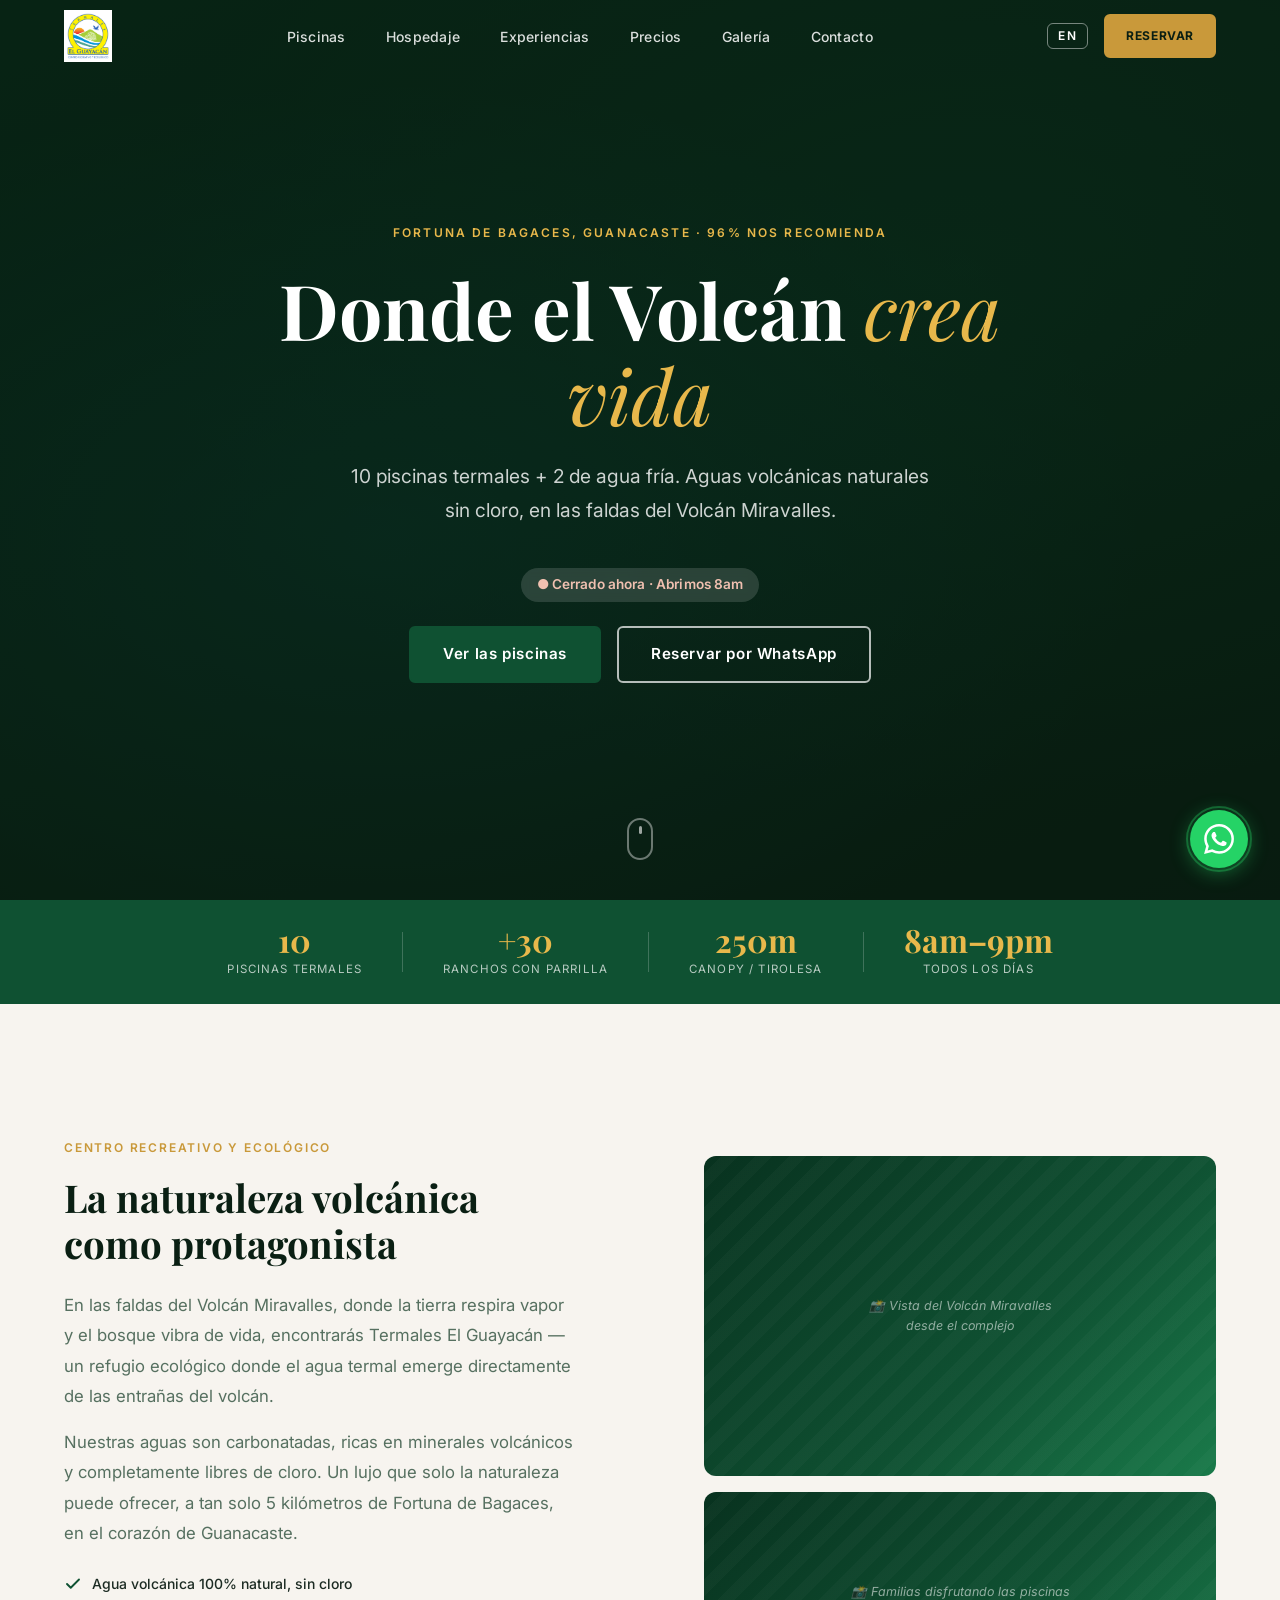
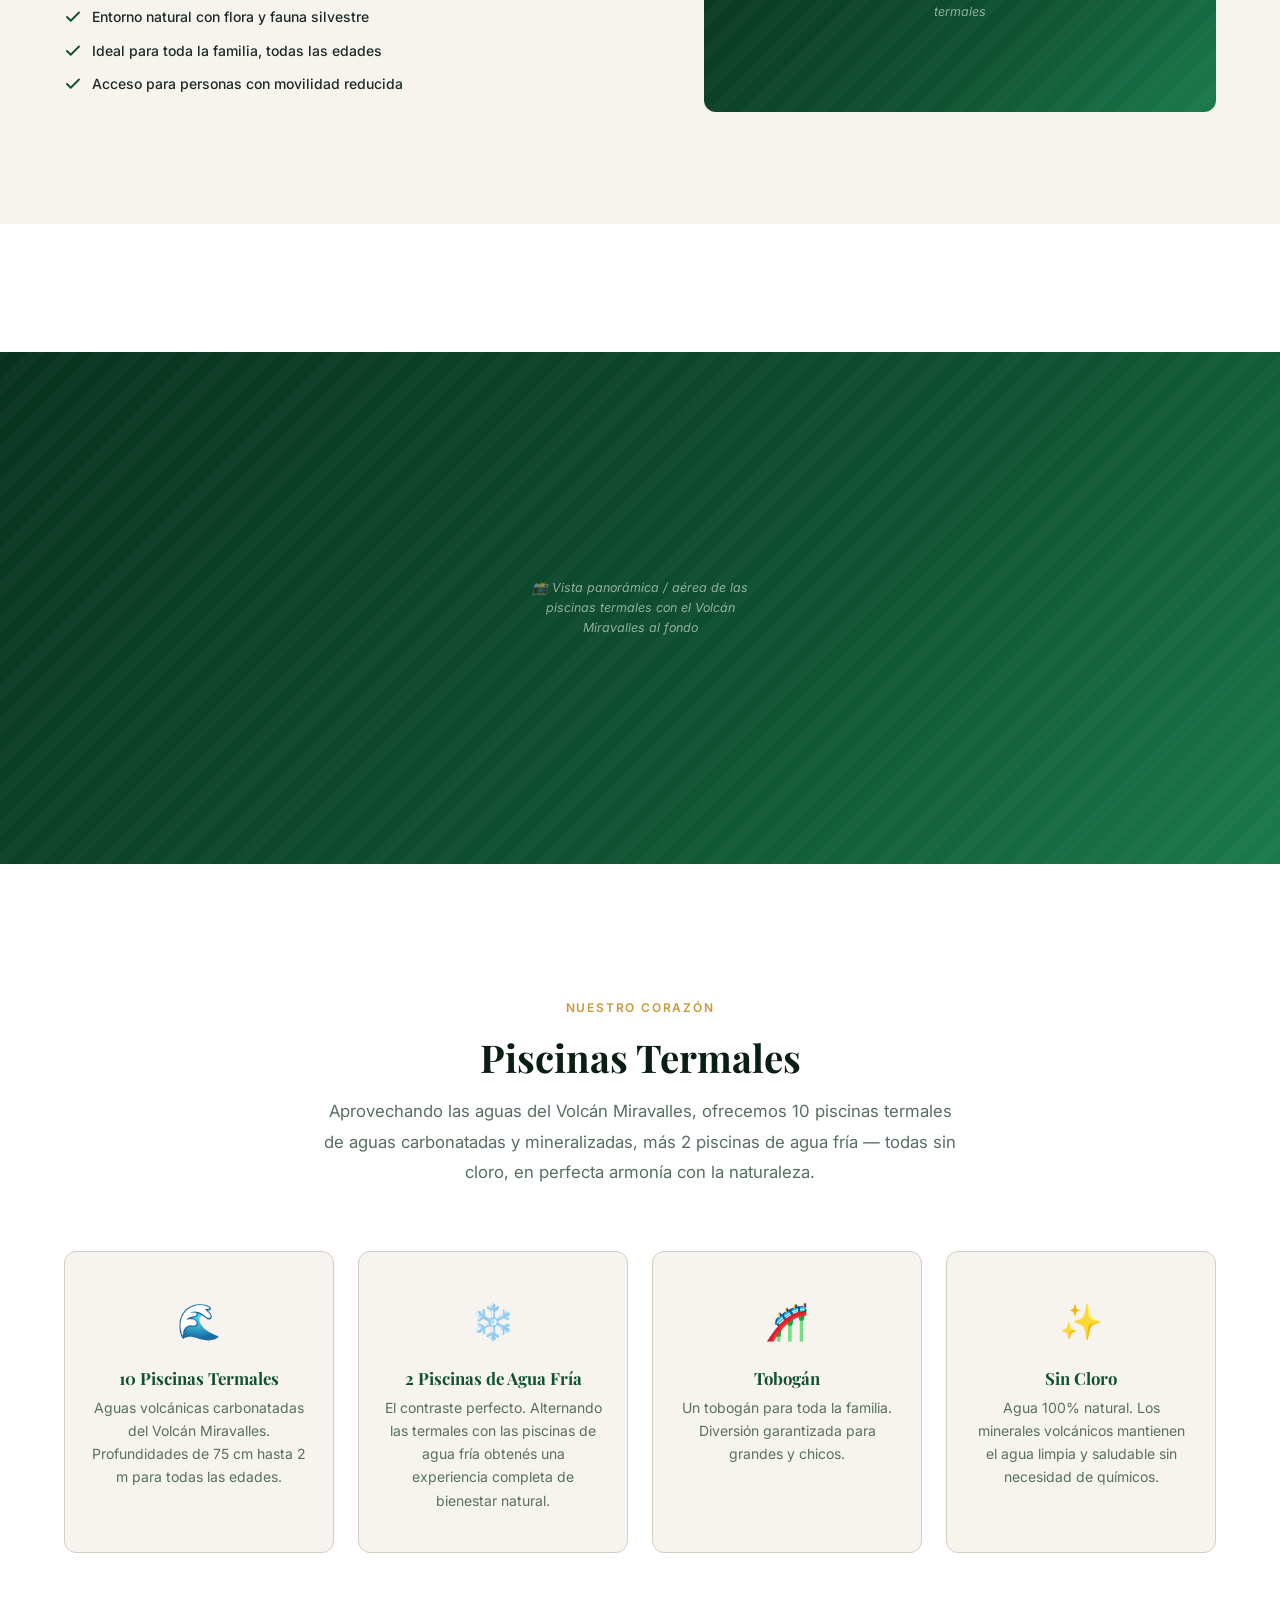
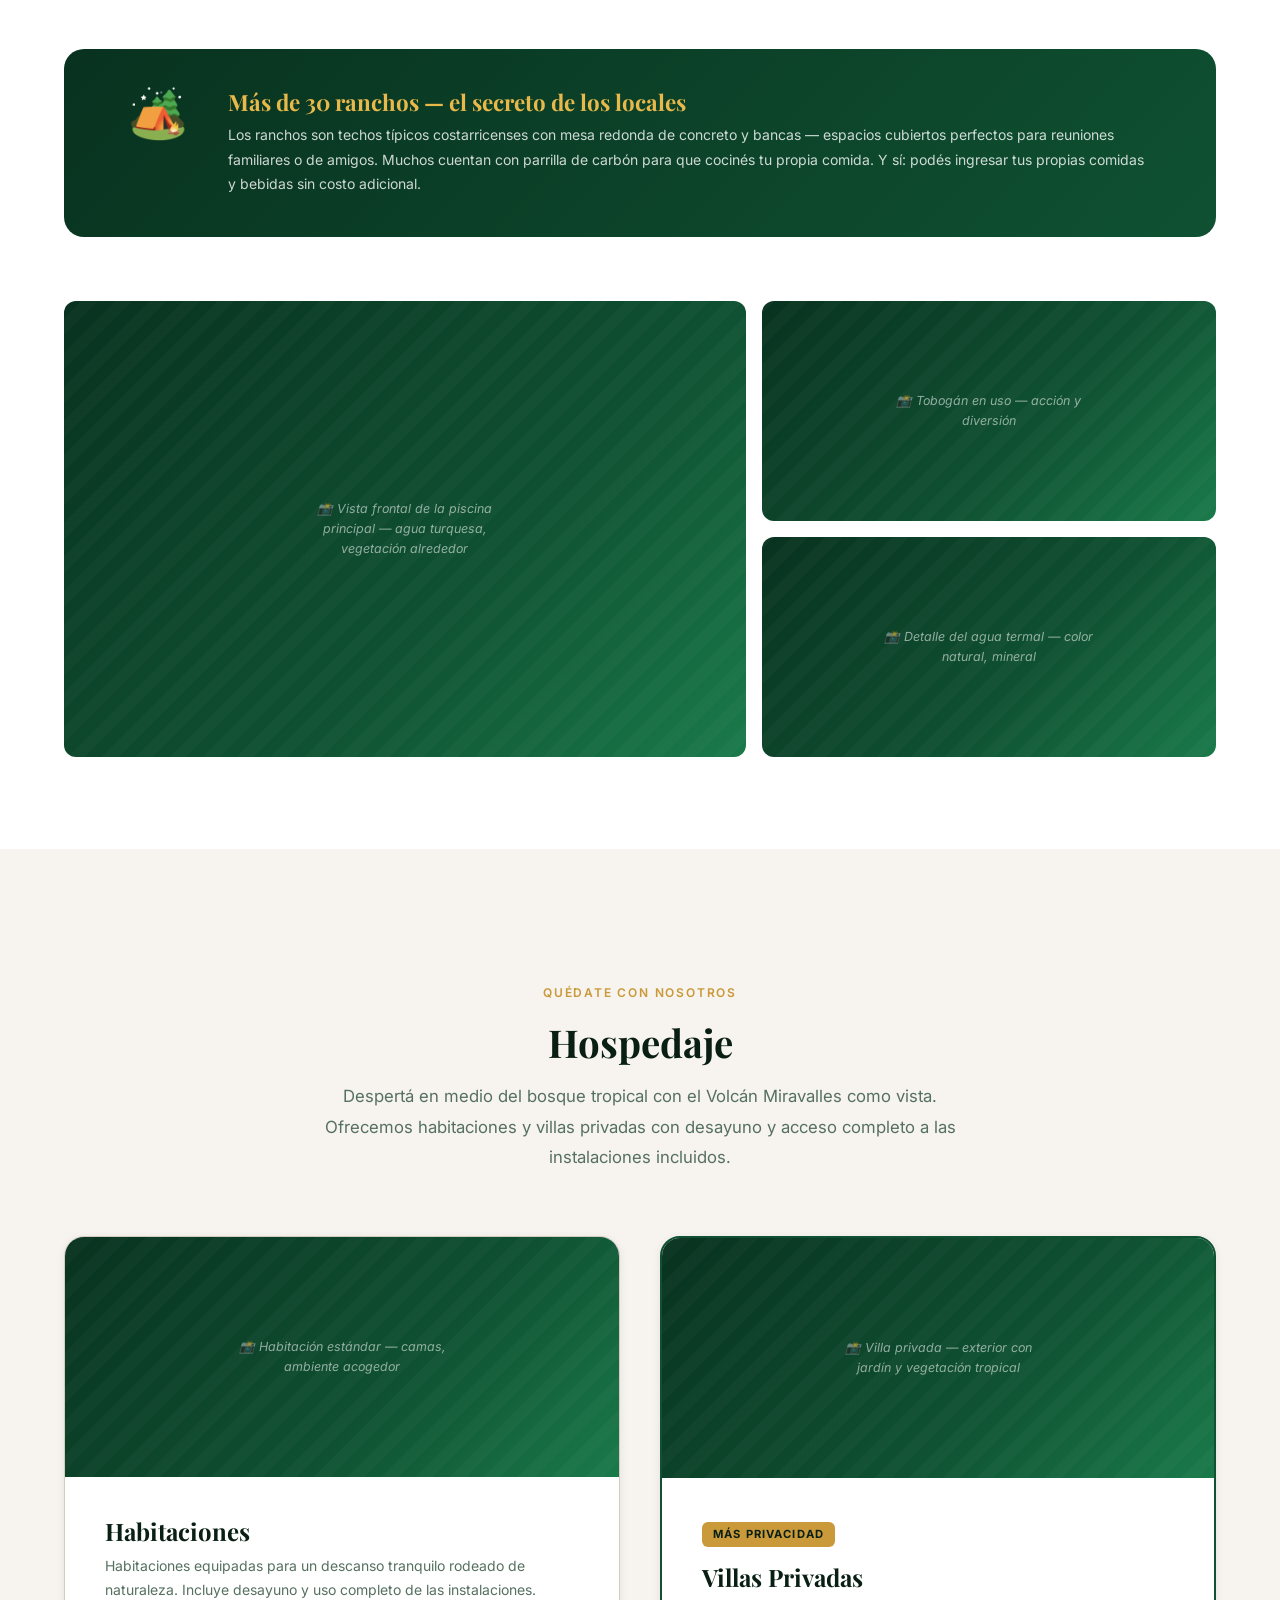
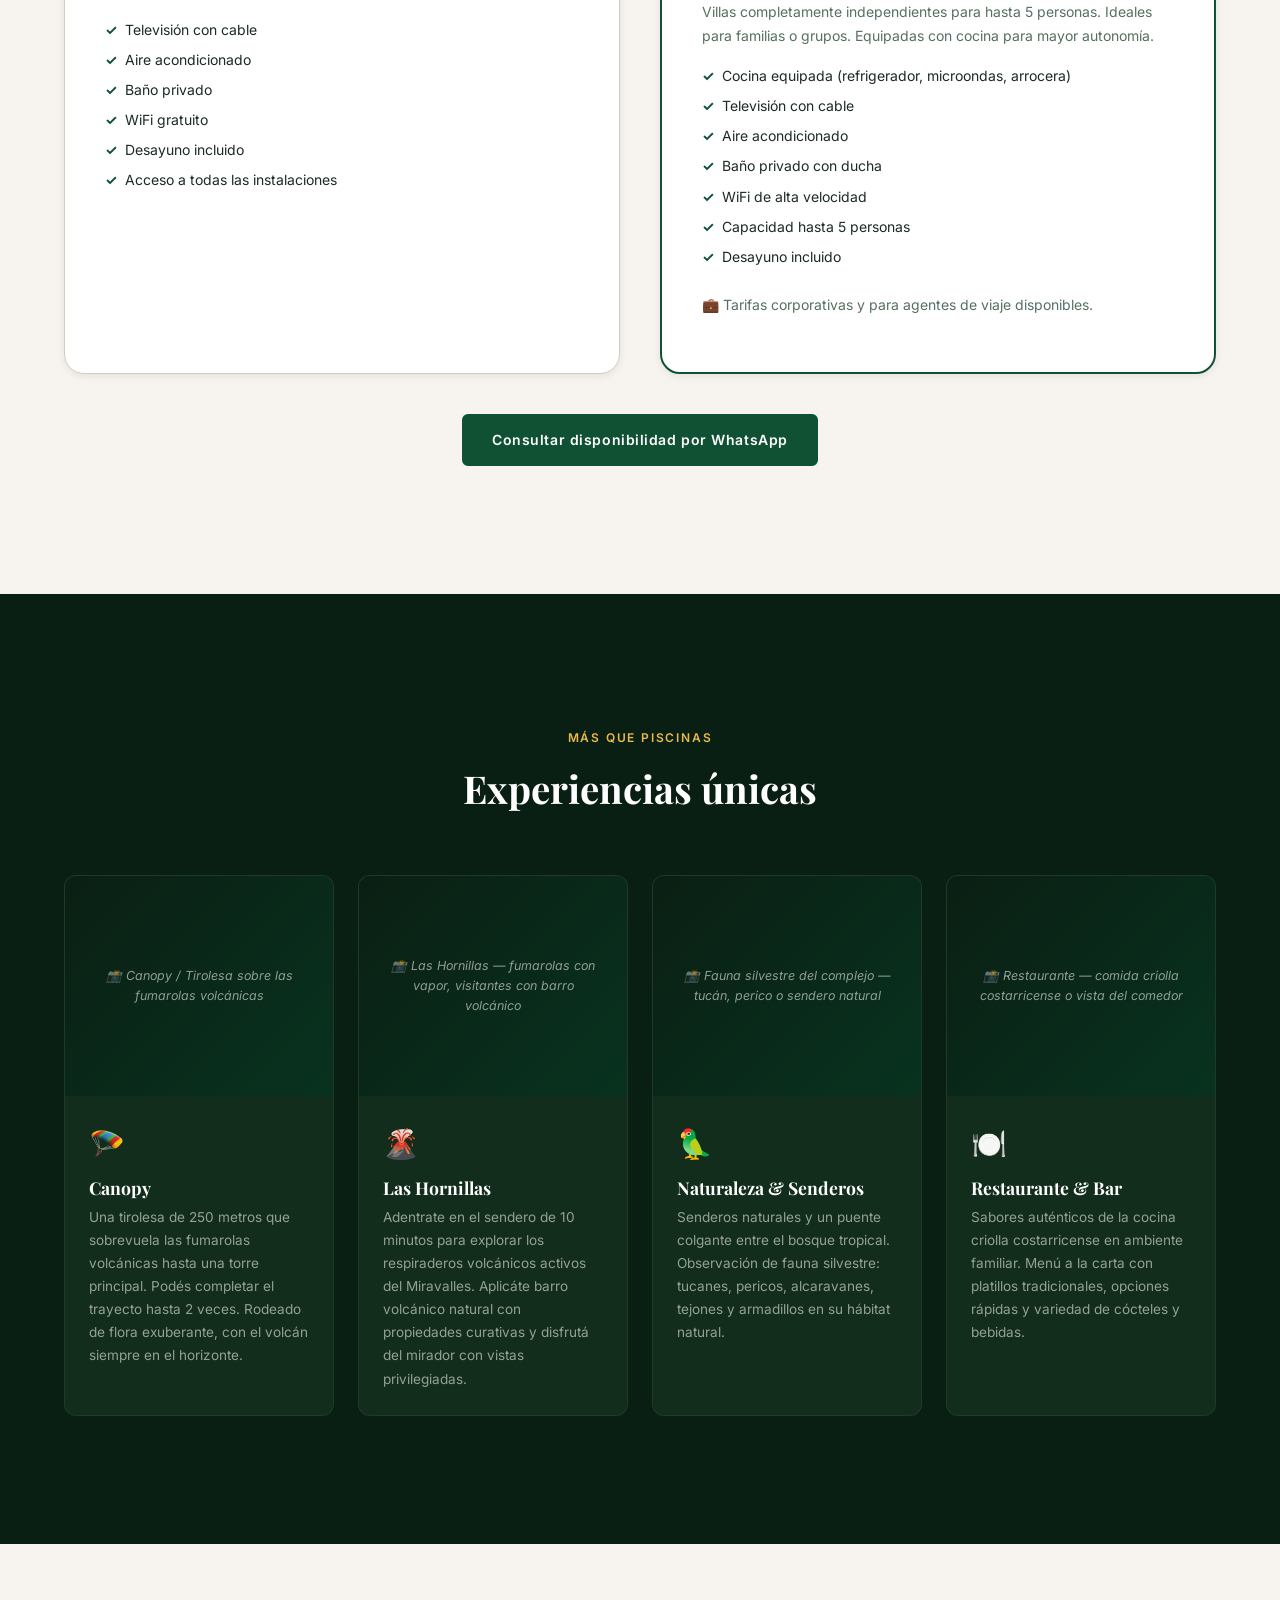
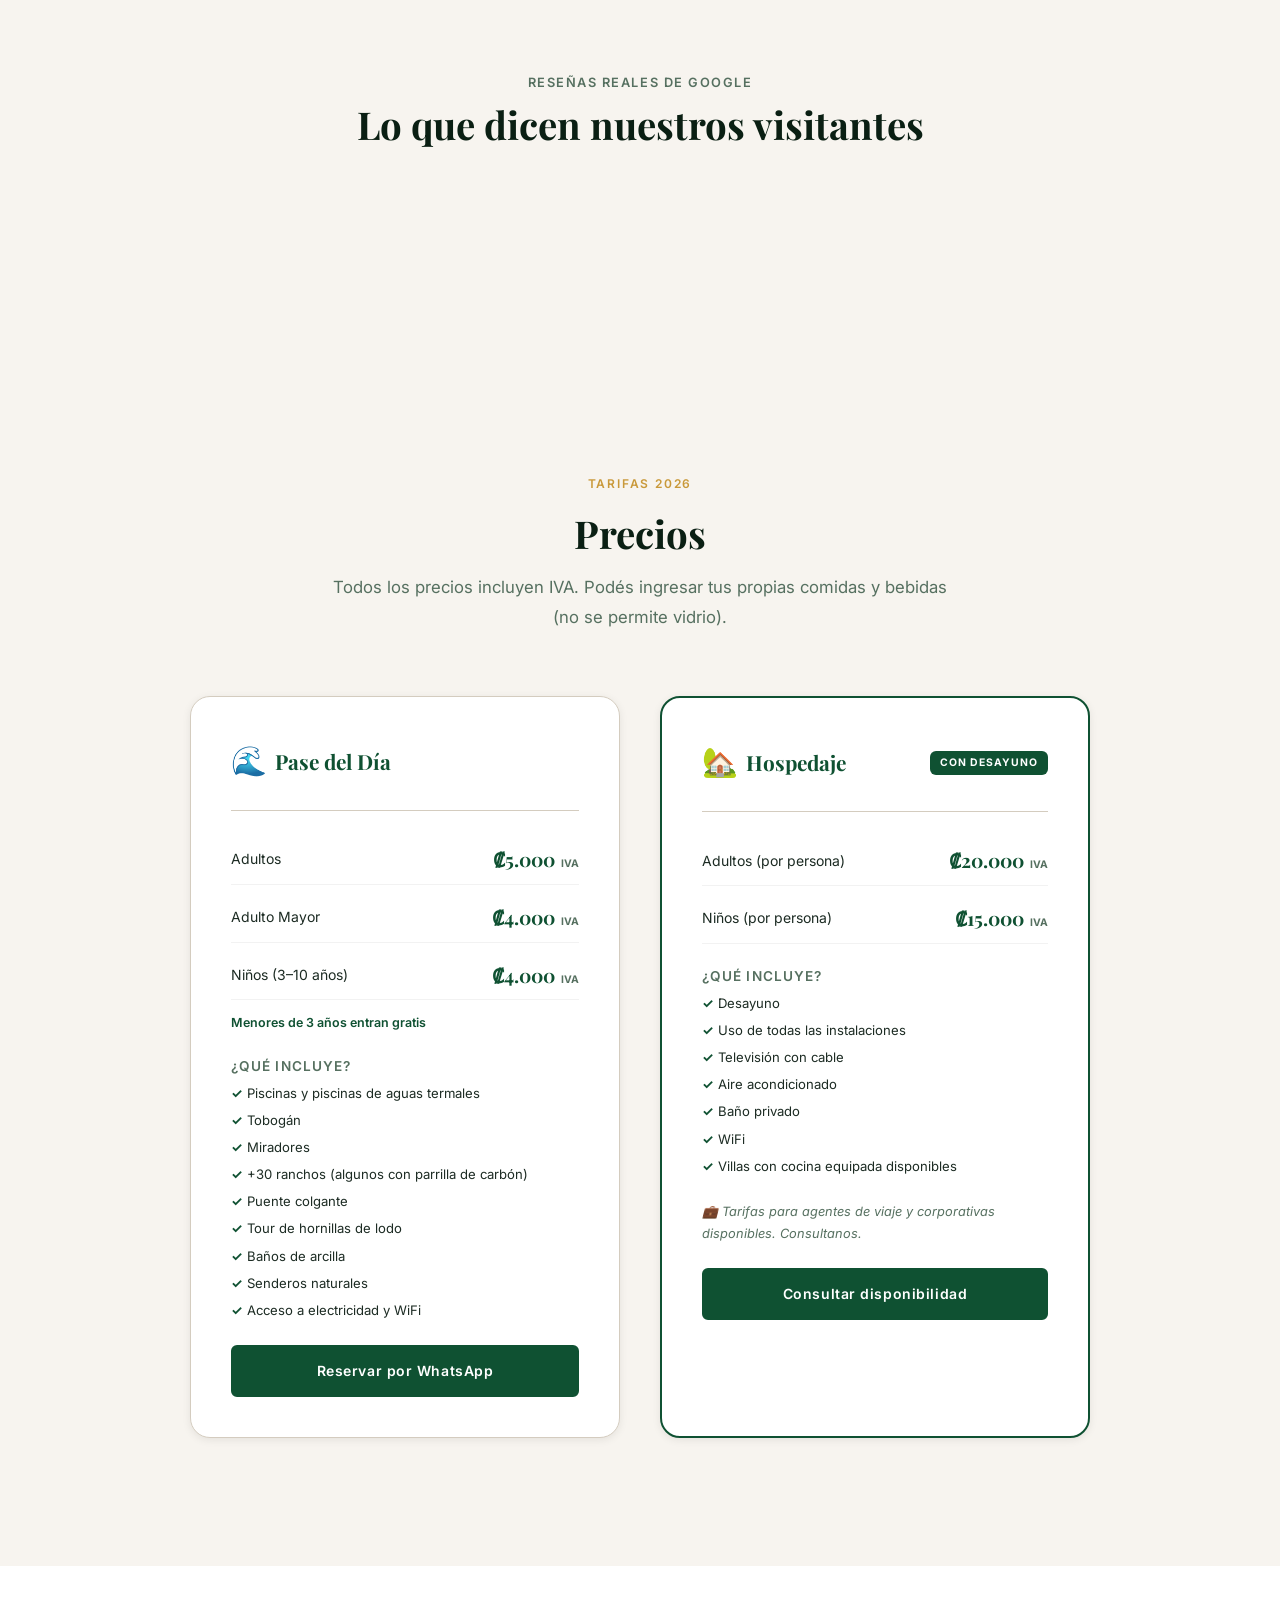
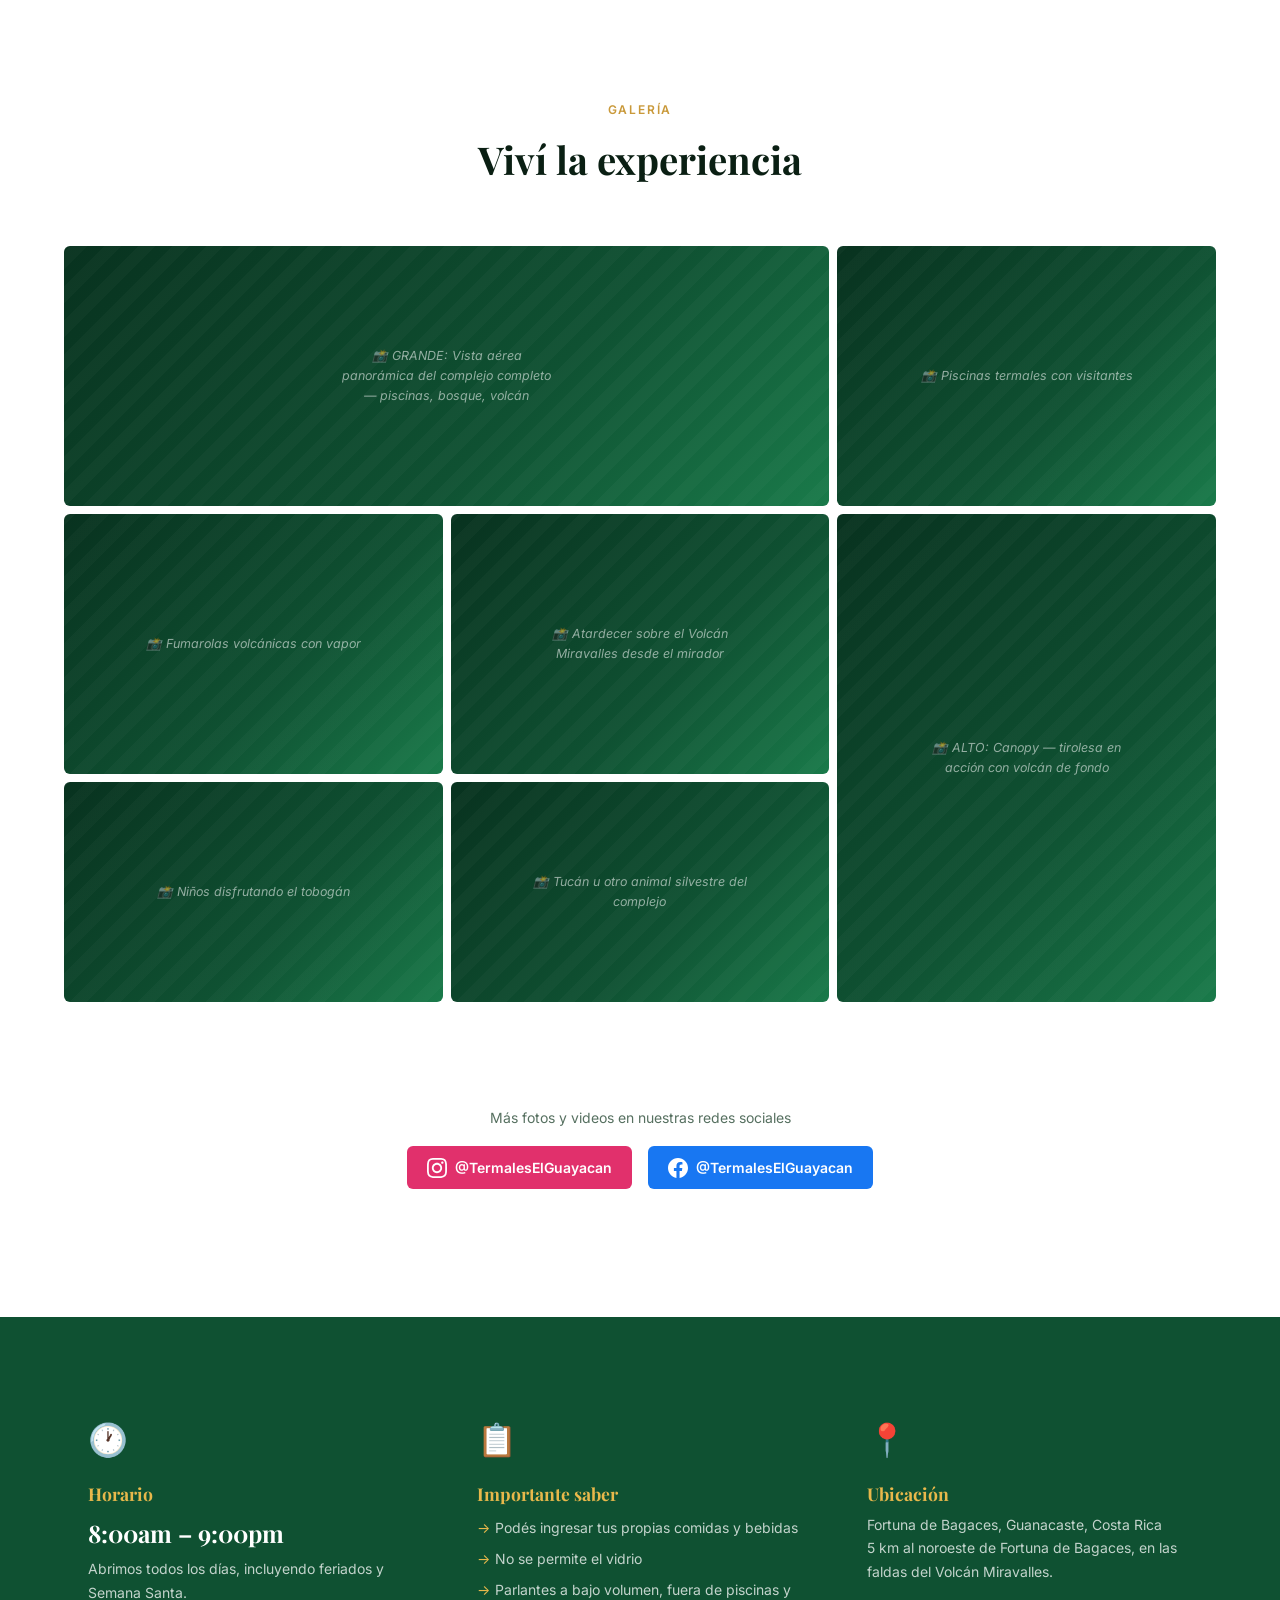
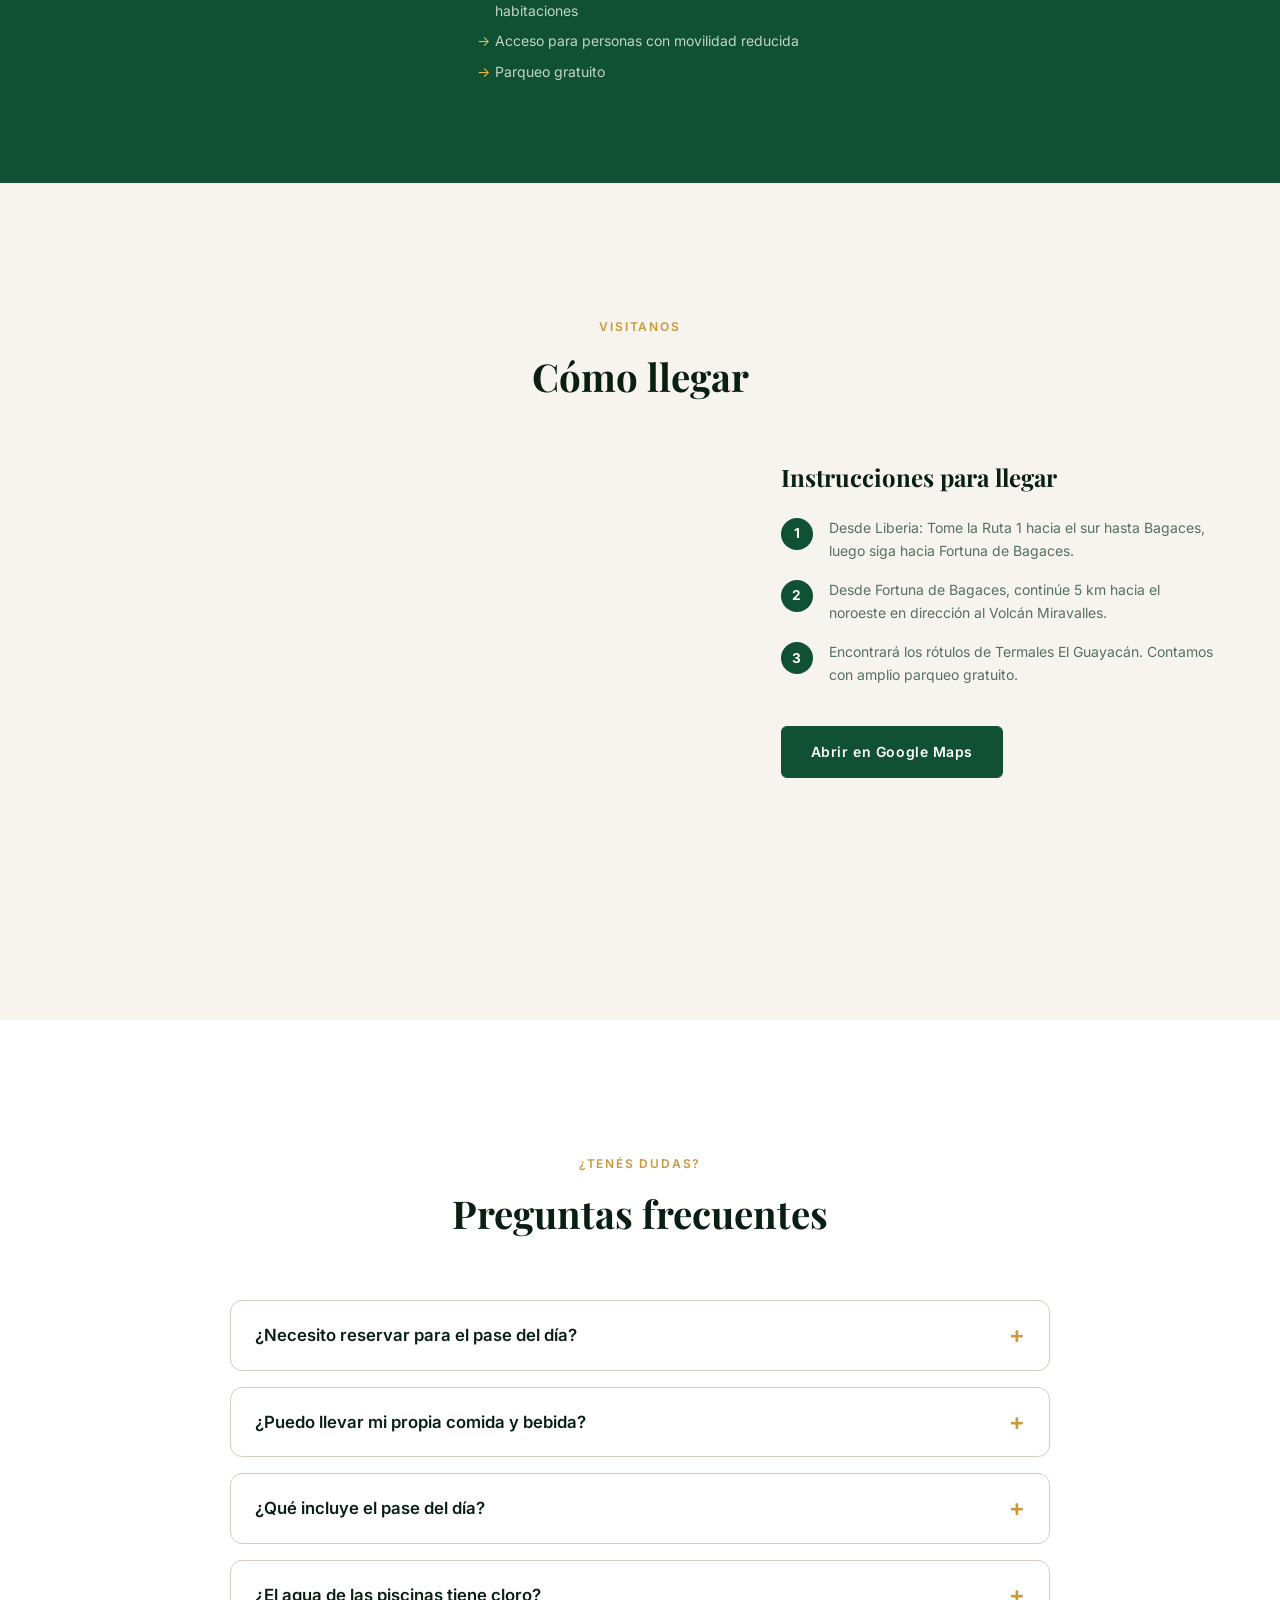
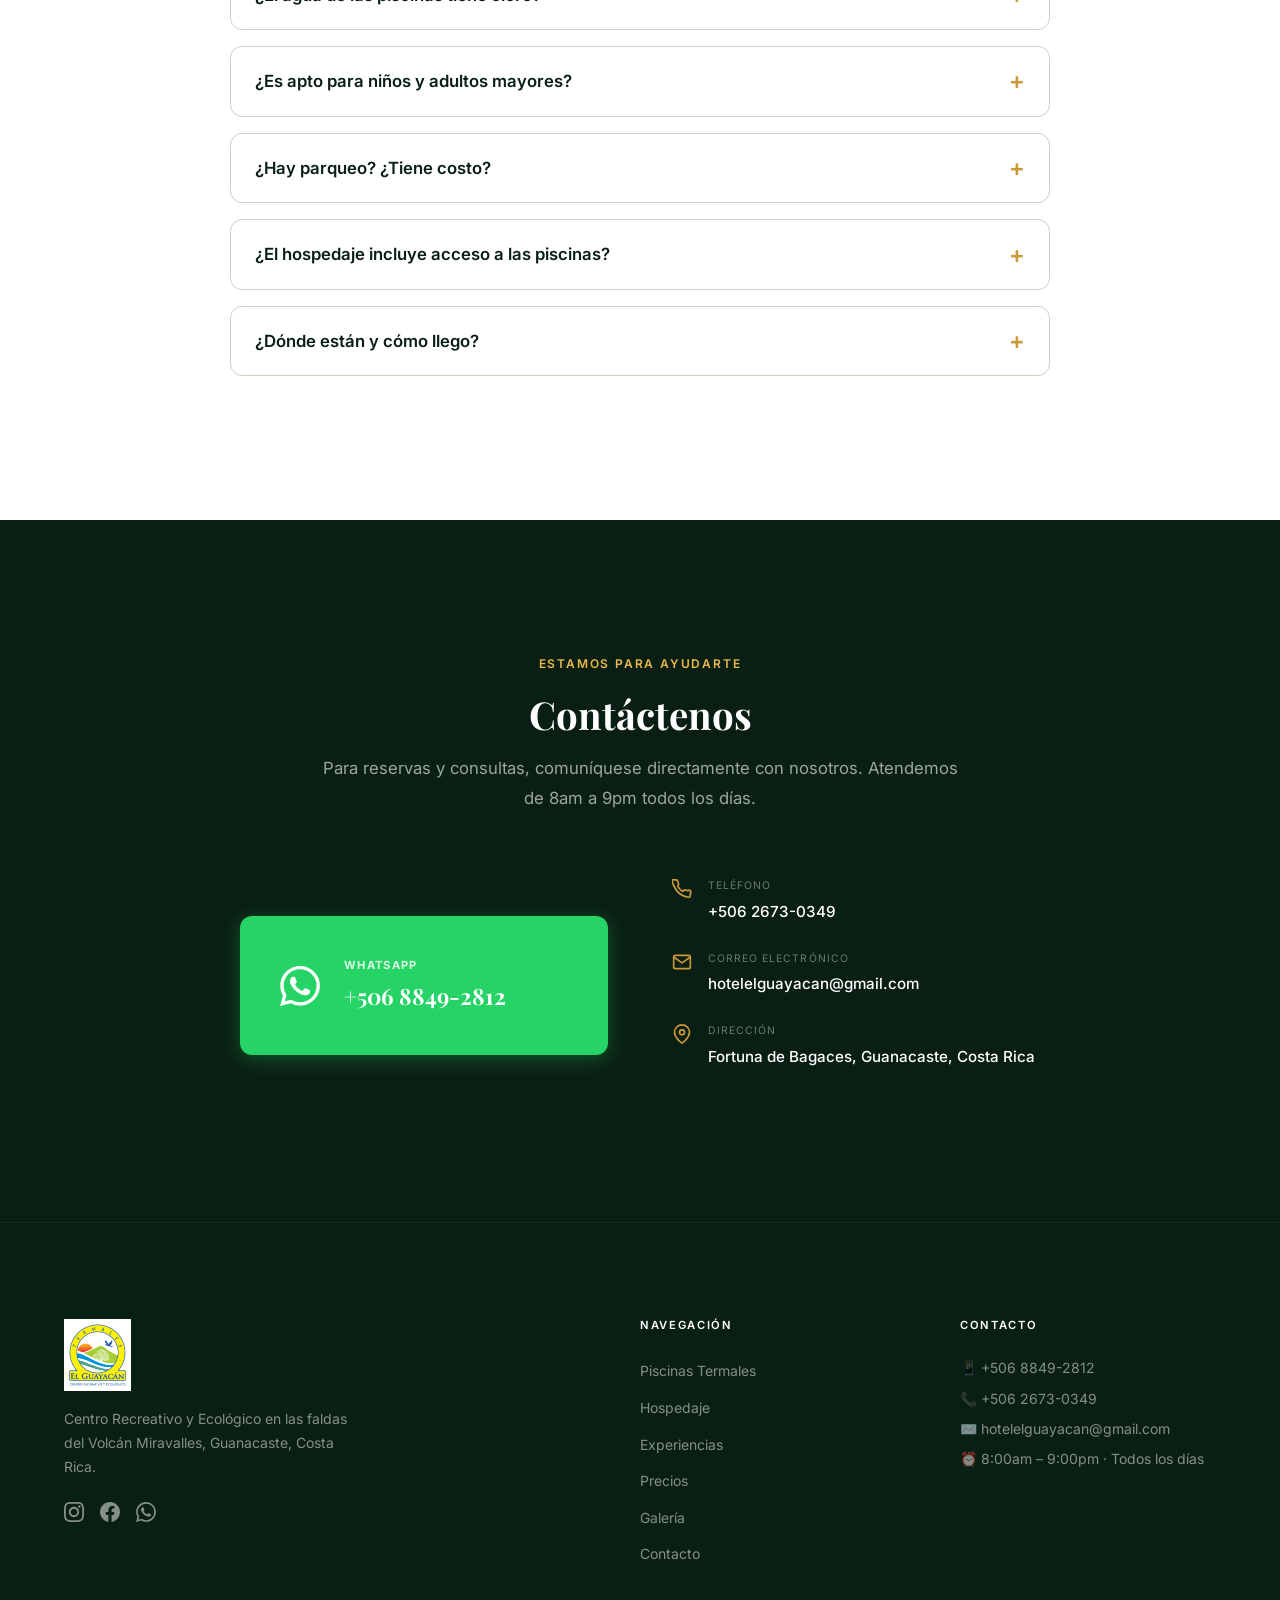
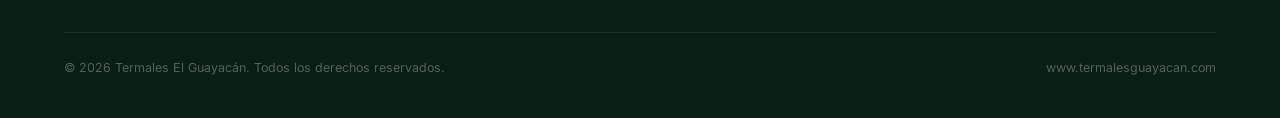
==== commit e7124976: "feat: SEO local, accesibilidad y reseñas de Google - Añade JSON-LD (Resort) con geo, horarios, ameni" ====
--- a/index.html
+++ b/index.html
@@ -4,10 +4,25 @@
   <meta charset="UTF-8">
   <meta name="viewport" content="width=device-width, initial-scale=1.0">
   <meta name="description" content="Termales El Guayacán — Centro Recreativo y Ecológico en Fortuna de Bagaces, Guanacaste, Costa Rica. 10 piscinas termales naturales del Volcán Miravalles. Abrimos 8am a 9pm todos los días.">
+  <meta name="theme-color" content="#0F5132">
+  <link rel="canonical" href="https://www.termalesguayacan.com/">
+
+  <!-- Open Graph -->
   <meta property="og:title" content="Termales El Guayacán | Centro Recreativo y Ecológico">
   <meta property="og:description" content="10 piscinas de aguas termales volcánicas naturales, canopy, senderos y hospedaje en las faldas del Volcán Miravalles, Guanacaste, Costa Rica.">
-  <meta property="og:image" content="logo.png">
+  <meta property="og:image" content="https://www.termalesguayacan.com/logo.png">
+  <meta property="og:url" content="https://www.termalesguayacan.com/">
   <meta property="og:type" content="website">
+  <meta property="og:site_name" content="Termales El Guayacán">
+  <meta property="og:locale" content="es_CR">
+  <meta property="og:locale:alternate" content="en_US">
+
+  <!-- Twitter -->
+  <meta name="twitter:card" content="summary_large_image">
+  <meta name="twitter:title" content="Termales El Guayacán | Centro Recreativo y Ecológico">
+  <meta name="twitter:description" content="10 piscinas de aguas termales volcánicas naturales del Volcán Miravalles, en Guanacaste, Costa Rica.">
+  <meta name="twitter:image" content="https://www.termalesguayacan.com/logo.png">
+
   <title>Termales El Guayacán | Centro Recreativo y Ecológico</title>
   <link rel="icon" type="image/png" href="logo.png">
 
@@ -20,8 +35,75 @@
   <link rel="stylesheet" href="https://unpkg.com/aos@2.3.4/dist/aos.css">
 
   <link rel="stylesheet" href="css/style.css">
+
+  <!-- =====================================================
+       DATOS ESTRUCTURADOS (Schema.org JSON-LD)
+       ⚠️ VERIFICAR: reemplazá latitude/longitude por las coordenadas
+       EXACTAS de tu Google Business Profile (Maps → clic derecho en el
+       pin → copiar coordenadas). Los valores actuales son aproximados.
+  ===================================================== -->
+  <script type="application/ld+json">
+  {
+    "@context": "https://schema.org",
+    "@type": "Resort",
+    "@id": "https://www.termalesguayacan.com/#resort",
+    "name": "Termales El Guayacán",
+    "alternateName": "Centro Recreativo y Ecológico El Guayacán",
+    "description": "Centro Recreativo y Ecológico en las faldas del Volcán Miravalles, Guanacaste, Costa Rica. 10 piscinas termales de aguas volcánicas naturales sin cloro + 2 de agua fría, canopy, senderos, hospedaje y restaurante.",
+    "url": "https://www.termalesguayacan.com/",
+    "logo": "https://www.termalesguayacan.com/logo.png",
+    "image": "https://www.termalesguayacan.com/logo.png",
+    "telephone": "+506 2673-0349",
+    "email": "hotelelguayacan@gmail.com",
+    "priceRange": "₡₡",
+    "currenciesAccepted": "CRC",
+    "paymentAccepted": "Efectivo, Tarjeta",
+    "address": {
+      "@type": "PostalAddress",
+      "streetAddress": "5 km al noroeste de Fortuna de Bagaces, faldas del Volcán Miravalles",
+      "addressLocality": "Fortuna de Bagaces",
+      "addressRegion": "Guanacaste",
+      "addressCountry": "CR"
+    },
+    "geo": {
+      "@type": "GeoCoordinates",
+      "latitude": "10.69860",
+      "longitude": "-85.15320"
+    },
+    "hasMap": "https://maps.google.com/maps?q=Termales+El+Guayacan+Fortuna+de+Bagaces+Costa+Rica",
+    "openingHoursSpecification": [{
+      "@type": "OpeningHoursSpecification",
+      "dayOfWeek": ["Monday","Tuesday","Wednesday","Thursday","Friday","Saturday","Sunday"],
+      "opens": "08:00",
+      "closes": "21:00"
+    }],
+    "amenityFeature": [
+      { "@type": "LocationFeatureSpecification", "name": "10 piscinas termales sin cloro", "value": true },
+      { "@type": "LocationFeatureSpecification", "name": "2 piscinas de agua fría", "value": true },
+      { "@type": "LocationFeatureSpecification", "name": "Canopy / Tirolesa 250m", "value": true },
+      { "@type": "LocationFeatureSpecification", "name": "Restaurante & Bar", "value": true },
+      { "@type": "LocationFeatureSpecification", "name": "WiFi gratuito", "value": true },
+      { "@type": "LocationFeatureSpecification", "name": "Parqueo gratuito", "value": true },
+      { "@type": "LocationFeatureSpecification", "name": "Acceso para movilidad reducida", "value": true }
+    ],
+    "makesOffer": {
+      "@type": "Offer",
+      "name": "Pase del Día — Adultos",
+      "price": "5000",
+      "priceCurrency": "CRC",
+      "description": "Acceso a piscinas termales, tobogán, miradores, ranchos, puente colgante, tour de hornillas de lodo y senderos. Incluye IVA."
+    },
+    "sameAs": [
+      "https://www.instagram.com/termaleselguayacan/",
+      "https://www.facebook.com/CentroRecreativoyEcologicoElGuayacan"
+    ]
+  }
+  </script>
 </head>
 <body>
+
+  <!-- Skip link — accesibilidad por teclado -->
+  <a href="#inicio" class="skip-link" data-es="Saltar al contenido" data-en="Skip to content">Saltar al contenido</a>
 
   <!-- =====================================================
        NAVBAR
@@ -82,9 +164,9 @@
     <div class="hero-overlay"></div>
     <div class="hero-content">
       <p class="hero-eyebrow"
-         data-es="Fortuna de Bagaces · Guanacaste · Costa Rica"
-         data-en="Fortuna de Bagaces · Guanacaste · Costa Rica">
-        Fortuna de Bagaces · Guanacaste · Costa Rica
+         data-es="Fortuna de Bagaces, Guanacaste · 96% nos recomienda"
+         data-en="Fortuna de Bagaces, Guanacaste · 96% would recommend">
+        Fortuna de Bagaces, Guanacaste · 96% nos recomienda
       </p>
       <h1 class="hero-title">
         <span class="hero-line1" data-es="Donde el Volcán" data-en="Where the Volcano">Donde el Volcán</span>
@@ -95,9 +177,10 @@
          data-en="10 thermal pools + 2 cold water pools. Natural volcanic water, chlorine-free, on the slopes of Volcán Miravalles.">
         10 piscinas termales + 2 de agua fría. Aguas volcánicas naturales sin cloro, en las faldas del Volcán Miravalles.
       </p>
+      <span class="open-status" id="openStatus" aria-live="polite"></span>
       <div class="hero-ctas">
         <a href="#piscinas" class="btn-primary"
-           data-es="Conocer más" data-en="Discover More">Conocer más</a>
+           data-es="Ver las piscinas" data-en="See the pools">Ver las piscinas</a>
         <a href="https://wa.me/50688492812?text=Hola%2C%20me%20interesa%20información%20sobre%20Termales%20El%20Guayacán"
            class="btn-outline" target="_blank" rel="noopener"
            data-es="Reservar por WhatsApp" data-en="Book via WhatsApp">Reservar por WhatsApp</a>
@@ -313,9 +396,9 @@
         <span class="section-eyebrow" data-es="Quédate con nosotros" data-en="Stay with us">Quédate con nosotros</span>
         <h2 data-es="Hospedaje" data-en="Lodging">Hospedaje</h2>
         <p class="section-intro"
-           data-es="Despertá en medio del bosque tropical con el Volcán Miravalles como vista. Ofrecemos habitaciones y villas privadas — todo incluido con desayuno y acceso completo a las instalaciones."
-           data-en="Wake up in the middle of the tropical forest with Volcán Miravalles as your view. We offer rooms and private villas — all inclusive with breakfast and full access to facilities.">
-          Despertá en medio del bosque tropical con el Volcán Miravalles como vista. Ofrecemos habitaciones y villas privadas — todo incluido con desayuno y acceso completo a las instalaciones.
+           data-es="Despertá en medio del bosque tropical con el Volcán Miravalles como vista. Ofrecemos habitaciones y villas privadas con desayuno y acceso completo a las instalaciones incluidos."
+           data-en="Wake up in the middle of the tropical forest with Volcán Miravalles as your view. We offer rooms and private villas with breakfast and full access to all facilities included.">
+          Despertá en medio del bosque tropical con el Volcán Miravalles como vista. Ofrecemos habitaciones y villas privadas con desayuno y acceso completo a las instalaciones incluidos.
         </p>
       </div>
 
@@ -506,6 +589,24 @@
           </div>
         </div>
 
+      </div>
+    </div>
+  </section>
+
+  <!-- =====================================================
+       OPINIONES / TESTIMONIOS
+  ===================================================== -->
+  <section class="section testimonios-section" id="opiniones">
+    <div class="container">
+      <p class="reviews-eyebrow" data-aos="fade-up"
+         data-es="Reseñas reales de Google" data-en="Real Google reviews">Reseñas reales de Google</p>
+      <div class="section-header text-center" data-aos="fade-up">
+        <h2 data-es="Lo que dicen nuestros visitantes" data-en="What our visitors say">Lo que dicen nuestros visitantes</h2>
+      </div>
+
+      <!-- Widget de reseñas de Google (Featurable) — el script está al final del body -->
+      <div data-aos="fade-up">
+        <div id="featurable-ad122b03-c322-4758-8b33-d8fdd08db3e1" data-featurable-async></div>
       </div>
     </div>
   </section>
@@ -574,7 +675,7 @@
           <div class="precio-header">
             <span class="precio-icon" aria-hidden="true">🏡</span>
             <h3 data-es="Hospedaje" data-en="Lodging">Hospedaje</h3>
-            <span class="precio-badge" data-es="Todo incluido" data-en="All Inclusive">Todo incluido</span>
+            <span class="precio-badge" data-es="Con desayuno" data-en="Breakfast Included">Con desayuno</span>
           </div>
           <div class="precio-rows">
             <div class="precio-row">
@@ -776,6 +877,108 @@
              target="_blank" rel="noopener" class="btn-primary"
              data-es="Abrir en Google Maps" data-en="Open in Google Maps">Abrir en Google Maps</a>
         </div>
+      </div>
+    </div>
+  </section>
+
+  <!-- =====================================================
+       PREGUNTAS FRECUENTES
+  ===================================================== -->
+  <section class="section faq-section" id="faq">
+    <div class="container">
+      <div class="section-header text-center" data-aos="fade-up">
+        <span class="section-eyebrow" data-es="¿Tenés dudas?" data-en="Have questions?">¿Tenés dudas?</span>
+        <h2 data-es="Preguntas frecuentes" data-en="Frequently asked questions">Preguntas frecuentes</h2>
+      </div>
+
+      <div class="faq-list" data-aos="fade-up">
+        <details class="faq-item">
+          <summary data-es="¿Necesito reservar para el pase del día?"
+                   data-en="Do I need a reservation for the day pass?">¿Necesito reservar para el pase del día?</summary>
+          <div class="faq-answer">
+            <p data-es="No. El pase del día no requiere reserva: llegás directamente en nuestro horario de 8:00am a 9:00pm, todos los días. Para hospedaje sí te recomendamos consultar disponibilidad por WhatsApp."
+               data-en="No. The day pass requires no reservation — just arrive within our hours of 8:00am to 9:00pm, every day. For lodging, we do recommend checking availability via WhatsApp.">
+              No. El pase del día no requiere reserva: llegás directamente en nuestro horario de 8:00am a 9:00pm, todos los días. Para hospedaje sí te recomendamos consultar disponibilidad por WhatsApp.
+            </p>
+          </div>
+        </details>
+
+        <details class="faq-item">
+          <summary data-es="¿Puedo llevar mi propia comida y bebida?"
+                   data-en="Can I bring my own food and drinks?">¿Puedo llevar mi propia comida y bebida?</summary>
+          <div class="faq-answer">
+            <p data-es="Sí, sin costo adicional. Contamos con más de 30 ranchos, muchos con parrilla de carbón para que cocines. La única restricción es que no se permiten envases de vidrio."
+               data-en="Yes, at no extra charge. We have over 30 ranchos, many with a charcoal grill so you can cook. The only restriction: glass containers are not allowed.">
+              Sí, sin costo adicional. Contamos con más de 30 ranchos, muchos con parrilla de carbón para que cocines. La única restricción es que no se permiten envases de vidrio.
+            </p>
+          </div>
+        </details>
+
+        <details class="faq-item">
+          <summary data-es="¿Qué incluye el pase del día?"
+                   data-en="What does the day pass include?">¿Qué incluye el pase del día?</summary>
+          <div class="faq-answer">
+            <p data-es="Acceso a las piscinas termales y de agua fría, tobogán, miradores, +30 ranchos, puente colgante, tour de hornillas de lodo, baños de arcilla y senderos naturales, además de WiFi y electricidad."
+               data-en="Access to the thermal and cold-water pools, water slide, viewpoints, 30+ ranchos, hanging bridge, mud fumaroles tour, clay baths and nature trails, plus WiFi and electricity.">
+              Acceso a las piscinas termales y de agua fría, tobogán, miradores, +30 ranchos, puente colgante, tour de hornillas de lodo, baños de arcilla y senderos naturales, además de WiFi y electricidad.
+            </p>
+          </div>
+        </details>
+
+        <details class="faq-item">
+          <summary data-es="¿El agua de las piscinas tiene cloro?"
+                   data-en="Does the pool water contain chlorine?">¿El agua de las piscinas tiene cloro?</summary>
+          <div class="faq-answer">
+            <p data-es="No. Son aguas volcánicas carbonatadas y mineralizadas que emergen del Volcán Miravalles. Los minerales naturales mantienen el agua limpia y saludable sin necesidad de químicos."
+               data-en="No. These are carbonated, mineral-rich volcanic waters that emerge from Volcán Miravalles. The natural minerals keep the water clean and healthy without any chemicals.">
+              No. Son aguas volcánicas carbonatadas y mineralizadas que emergen del Volcán Miravalles. Los minerales naturales mantienen el agua limpia y saludable sin necesidad de químicos.
+            </p>
+          </div>
+        </details>
+
+        <details class="faq-item">
+          <summary data-es="¿Es apto para niños y adultos mayores?"
+                   data-en="Is it suitable for children and seniors?">¿Es apto para niños y adultos mayores?</summary>
+          <div class="faq-answer">
+            <p data-es="Sí. Hay piscinas con profundidades desde 75 cm, ideales para toda la familia. Niños de 3 a 10 años y adultos mayores tienen tarifa reducida (₡4.000), y los menores de 3 años entran gratis. Contamos con acceso para personas con movilidad reducida."
+               data-en="Yes. Some pools are as shallow as 75 cm, ideal for the whole family. Children 3–10 and seniors pay a reduced rate (₡4,000), and under-3s enter free. We offer access for people with reduced mobility.">
+              Sí. Hay piscinas con profundidades desde 75 cm, ideales para toda la familia. Niños de 3 a 10 años y adultos mayores tienen tarifa reducida (₡4.000), y los menores de 3 años entran gratis. Contamos con acceso para personas con movilidad reducida.
+            </p>
+          </div>
+        </details>
+
+        <details class="faq-item">
+          <summary data-es="¿Hay parqueo? ¿Tiene costo?"
+                   data-en="Is there parking? Is it free?">¿Hay parqueo? ¿Tiene costo?</summary>
+          <div class="faq-answer">
+            <p data-es="Sí, contamos con amplio parqueo totalmente gratuito."
+               data-en="Yes, we have ample parking, completely free of charge.">
+              Sí, contamos con amplio parqueo totalmente gratuito.
+            </p>
+          </div>
+        </details>
+
+        <details class="faq-item">
+          <summary data-es="¿El hospedaje incluye acceso a las piscinas?"
+                   data-en="Does lodging include access to the pools?">¿El hospedaje incluye acceso a las piscinas?</summary>
+          <div class="faq-answer">
+            <p data-es="Sí. El hospedaje incluye desayuno y uso completo de todas las instalaciones, incluyendo las piscinas termales. También ofrecemos tarifas para agentes de viaje y corporativas — consultanos por WhatsApp."
+               data-en="Yes. Lodging includes breakfast and full use of all facilities, including the thermal pools. We also offer travel agent and corporate rates — just ask us via WhatsApp.">
+              Sí. El hospedaje incluye desayuno y uso completo de todas las instalaciones, incluyendo las piscinas termales. También ofrecemos tarifas para agentes de viaje y corporativas — consultanos por WhatsApp.
+            </p>
+          </div>
+        </details>
+
+        <details class="faq-item">
+          <summary data-es="¿Dónde están y cómo llego?"
+                   data-en="Where are you and how do I get there?">¿Dónde están y cómo llego?</summary>
+          <div class="faq-answer">
+            <p data-es="Estamos a 5 km al noroeste de Fortuna de Bagaces, en las faldas del Volcán Miravalles, Guanacaste. Desde Liberia son aproximadamente 1 hora. Mirá el mapa y las instrucciones en la sección «Cómo llegar»."
+               data-en="We're 5 km northwest of Fortuna de Bagaces, on the slopes of Volcán Miravalles, Guanacaste. It's about 1 hour from Liberia. See the map and directions in the “How to get here” section.">
+              Estamos a 5 km al noroeste de Fortuna de Bagaces, en las faldas del Volcán Miravalles, Guanacaste. Desde Liberia son aproximadamente 1 hora. Mirá el mapa y las instrucciones en la sección «Cómo llegar».
+            </p>
+          </div>
+        </details>
       </div>
     </div>
   </section>
@@ -911,5 +1114,8 @@
 
   <script src="https://unpkg.com/aos@2.3.4/dist/aos.js"></script>
   <script src="js/main.js"></script>
+
+  <!-- Featurable — widget de reseñas de Google -->
+  <script src="https://featurable.com/assets/bundle.js" defer charset="UTF-8"></script>
 </body>
 </html>
--- a/css/style.css
+++ b/css/style.css
@@ -1478,3 +1478,128 @@
   .pool-features { grid-template-columns: 1fr; }
   .social-links { flex-direction: column; align-items: center; }
 }
+
+/* =====================================================
+   ACCESIBILIDAD — Skip link
+   ===================================================== */
+.skip-link {
+  position: absolute;
+  top: -100px;
+  left: 1rem;
+  z-index: 2000;
+  padding: 0.75rem 1.25rem;
+  background-color: var(--color-primary);
+  color: var(--color-white);
+  border-radius: var(--radius-sm);
+  font-weight: 600;
+  text-decoration: none;
+  transition: top 0.2s ease;
+}
+.skip-link:focus {
+  top: 1rem;
+  outline: 3px solid var(--color-accent);
+  outline-offset: 2px;
+}
+
+/* Focus visible — anillo consistente para navegación por teclado */
+a:focus-visible,
+button:focus-visible,
+.btn-primary:focus-visible,
+.btn-outline:focus-visible,
+.btn-nav-reservar:focus-visible,
+.lang-toggle:focus-visible,
+.hamburger:focus-visible,
+.whatsapp-fab:focus-visible,
+.whatsapp-cta-btn:focus-visible,
+[tabindex]:focus-visible {
+  outline: 3px solid var(--color-accent);
+  outline-offset: 3px;
+  border-radius: var(--radius-sm);
+}
+
+/* =====================================================
+   ACCESIBILIDAD — Respetar prefers-reduced-motion
+   ===================================================== */
+@media (prefers-reduced-motion: reduce) {
+  *,
+  *::before,
+  *::after {
+    animation-duration: 0.01ms !important;
+    animation-iteration-count: 1 !important;
+    transition-duration: 0.01ms !important;
+    scroll-behavior: auto !important;
+  }
+}
+
+/* =====================================================
+   ESTADO "ABIERTO AHORA" (hero)
+   ===================================================== */
+.open-status {
+  display: inline-block;
+  margin: 0 0 1.5rem;
+  padding: 0.35rem 1rem;
+  border-radius: 999px;
+  font-size: 0.85rem;
+  font-weight: 600;
+  letter-spacing: 0.01em;
+  background: rgba(255, 255, 255, 0.14);
+  backdrop-filter: blur(4px);
+  -webkit-backdrop-filter: blur(4px);
+}
+.open-status.is-open   { color: #8FE3A8; }
+.open-status.is-closed { color: #F0C0B0; }
+
+/* =====================================================
+   TESTIMONIOS — Reseñas de Google (widget Featurable)
+   ===================================================== */
+.testimonios-section { background-color: var(--color-light); }
+
+.reviews-eyebrow {
+  text-align: center;
+  font-size: 0.8rem;
+  font-weight: 600;
+  letter-spacing: 0.12em;
+  text-transform: uppercase;
+  color: var(--color-text-muted);
+  margin-bottom: 0.5rem;
+}
+
+/* =====================================================
+   PREGUNTAS FRECUENTES (FAQ)
+   ===================================================== */
+.faq-list { max-width: 820px; margin: 0 auto; }
+.faq-item {
+  border: 1px solid var(--color-border);
+  border-radius: var(--radius-md);
+  margin-bottom: 1rem;
+  background: var(--color-white);
+  overflow: hidden;
+}
+.faq-item summary {
+  cursor: pointer;
+  padding: 1.25rem 1.5rem;
+  font-weight: 600;
+  color: var(--color-dark);
+  list-style: none;
+  display: flex;
+  justify-content: space-between;
+  align-items: center;
+  gap: 1rem;
+}
+.faq-item summary::-webkit-details-marker { display: none; }
+.faq-item summary::after {
+  content: '+';
+  font-size: 1.5rem;
+  color: var(--color-accent);
+  transition: transform 0.2s ease;
+  line-height: 1;
+  flex-shrink: 0;
+}
+.faq-item[open] summary::after { transform: rotate(45deg); }
+.faq-answer {
+  padding: 0 1.5rem 1.3rem;
+  color: var(--color-text-muted);
+  line-height: 1.7;
+}
+.faq-answer p { margin: 0; }
+
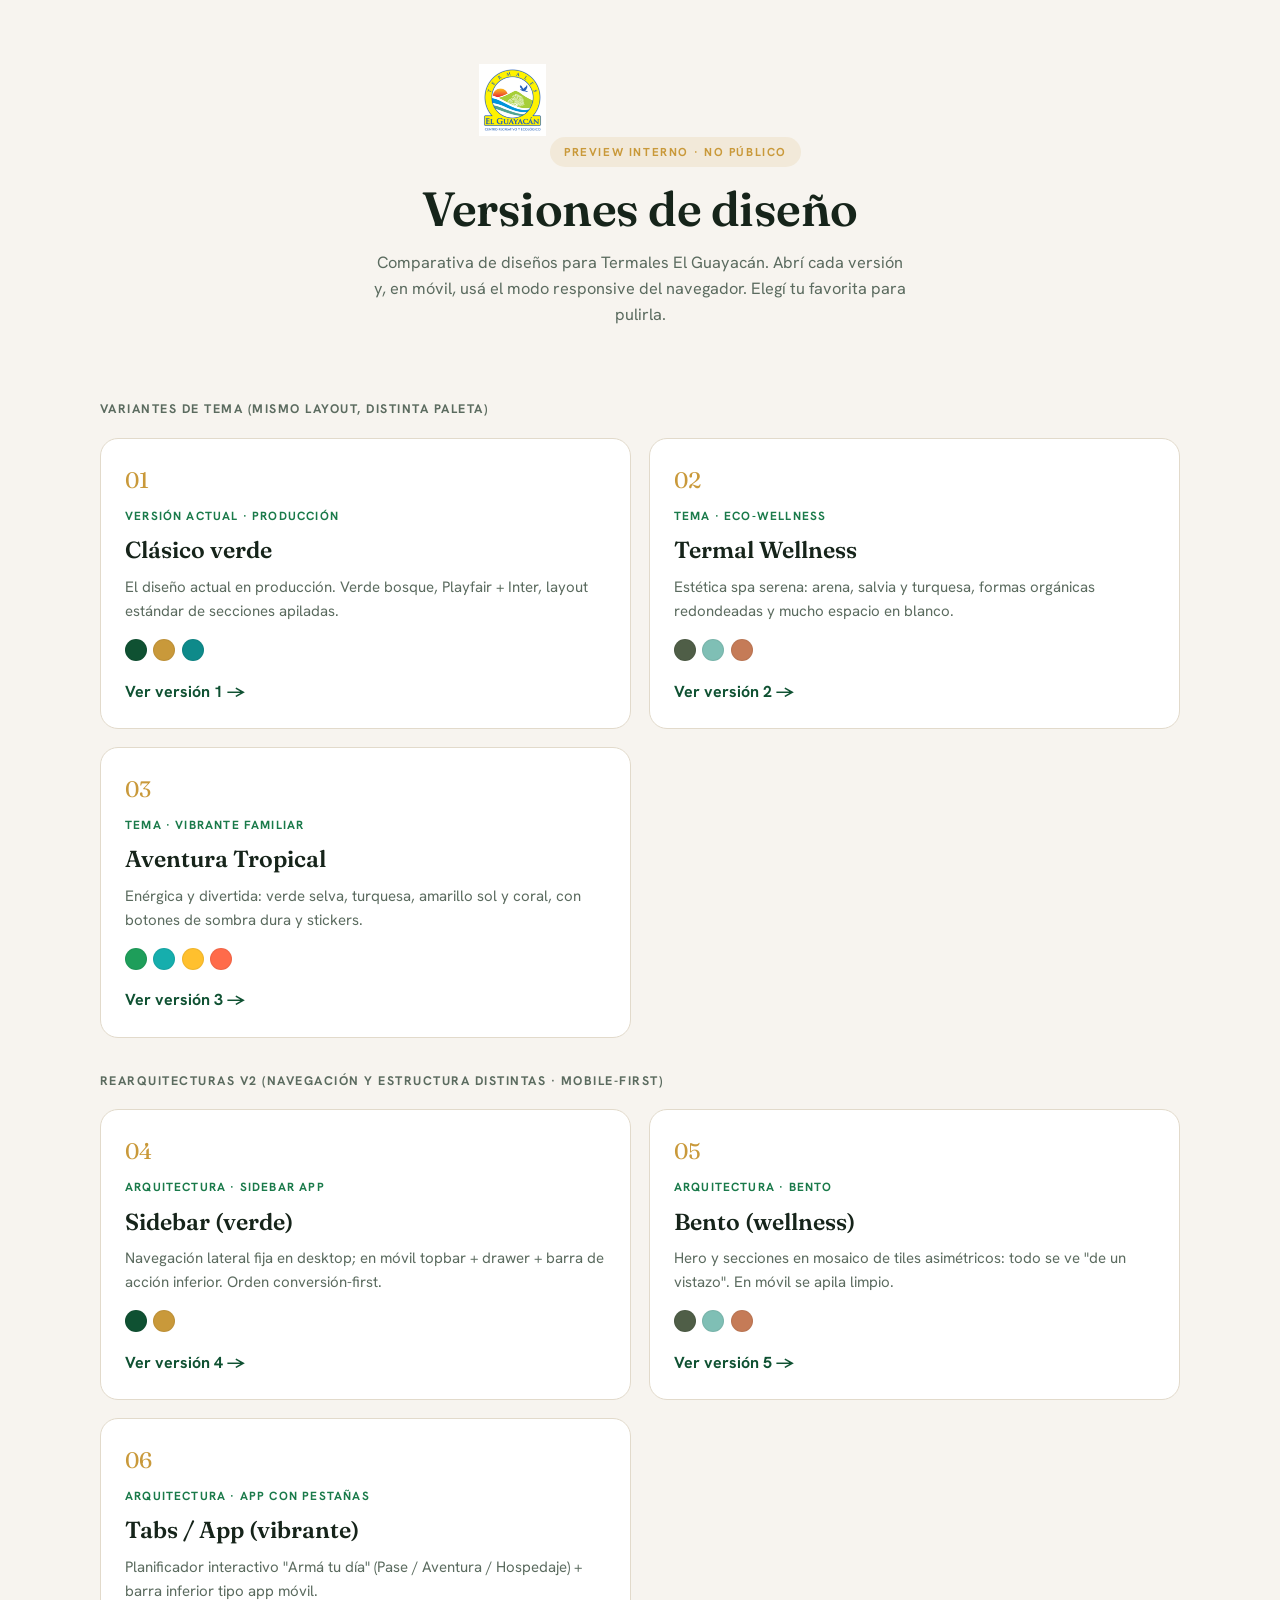
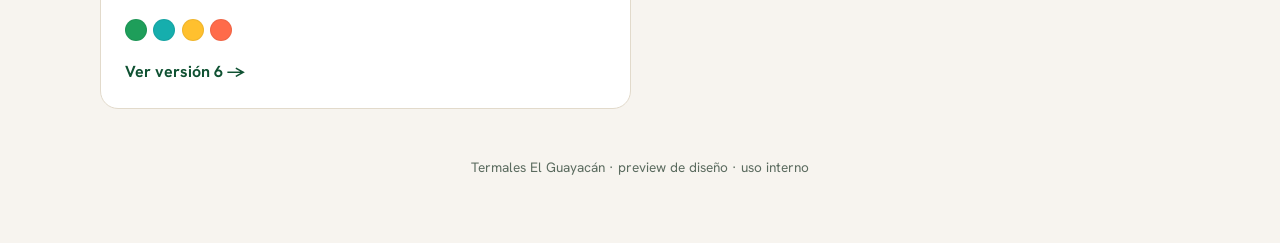
==== commit 73596591: "chore(previews): deploy comparativo de las 6 versiones en subrutas Rama de preview (no producción) q" ====
--- a/index.html
+++ b/index.html
@@ -3,1119 +3,108 @@
 <head>
   <meta charset="UTF-8">
   <meta name="viewport" content="width=device-width, initial-scale=1.0">
-  <meta name="description" content="Termales El Guayacán — Centro Recreativo y Ecológico en Fortuna de Bagaces, Guanacaste, Costa Rica. 10 piscinas termales naturales del Volcán Miravalles. Abrimos 8am a 9pm todos los días.">
-  <meta name="theme-color" content="#0F5132">
-  <link rel="canonical" href="https://www.termalesguayacan.com/">
-
-  <!-- Open Graph -->
-  <meta property="og:title" content="Termales El Guayacán | Centro Recreativo y Ecológico">
-  <meta property="og:description" content="10 piscinas de aguas termales volcánicas naturales, canopy, senderos y hospedaje en las faldas del Volcán Miravalles, Guanacaste, Costa Rica.">
-  <meta property="og:image" content="https://www.termalesguayacan.com/logo.png">
-  <meta property="og:url" content="https://www.termalesguayacan.com/">
-  <meta property="og:type" content="website">
-  <meta property="og:site_name" content="Termales El Guayacán">
-  <meta property="og:locale" content="es_CR">
-  <meta property="og:locale:alternate" content="en_US">
-
-  <!-- Twitter -->
-  <meta name="twitter:card" content="summary_large_image">
-  <meta name="twitter:title" content="Termales El Guayacán | Centro Recreativo y Ecológico">
-  <meta name="twitter:description" content="10 piscinas de aguas termales volcánicas naturales del Volcán Miravalles, en Guanacaste, Costa Rica.">
-  <meta name="twitter:image" content="https://www.termalesguayacan.com/logo.png">
-
-  <title>Termales El Guayacán | Centro Recreativo y Ecológico</title>
+  <meta name="robots" content="noindex, nofollow">
+  <title>Termales El Guayacán — Versiones de diseño (preview)</title>
   <link rel="icon" type="image/png" href="logo.png">
-
-  <!-- Google Fonts -->
   <link rel="preconnect" href="https://fonts.googleapis.com">
   <link rel="preconnect" href="https://fonts.gstatic.com" crossorigin>
-  <link href="https://fonts.googleapis.com/css2?family=Playfair+Display:ital,wght@0,400;0,600;0,700;1,400&family=Inter:wght@300;400;500;600&display=swap" rel="stylesheet">
-
-  <!-- AOS – Animate On Scroll -->
-  <link rel="stylesheet" href="https://unpkg.com/aos@2.3.4/dist/aos.css">
-
-  <link rel="stylesheet" href="css/style.css">
-
-  <!-- =====================================================
-       DATOS ESTRUCTURADOS (Schema.org JSON-LD)
-       ⚠️ VERIFICAR: reemplazá latitude/longitude por las coordenadas
-       EXACTAS de tu Google Business Profile (Maps → clic derecho en el
-       pin → copiar coordenadas). Los valores actuales son aproximados.
-  ===================================================== -->
-  <script type="application/ld+json">
-  {
-    "@context": "https://schema.org",
-    "@type": "Resort",
-    "@id": "https://www.termalesguayacan.com/#resort",
-    "name": "Termales El Guayacán",
-    "alternateName": "Centro Recreativo y Ecológico El Guayacán",
-    "description": "Centro Recreativo y Ecológico en las faldas del Volcán Miravalles, Guanacaste, Costa Rica. 10 piscinas termales de aguas volcánicas naturales sin cloro + 2 de agua fría, canopy, senderos, hospedaje y restaurante.",
-    "url": "https://www.termalesguayacan.com/",
-    "logo": "https://www.termalesguayacan.com/logo.png",
-    "image": "https://www.termalesguayacan.com/logo.png",
-    "telephone": "+506 2673-0349",
-    "email": "hotelelguayacan@gmail.com",
-    "priceRange": "₡₡",
-    "currenciesAccepted": "CRC",
-    "paymentAccepted": "Efectivo, Tarjeta",
-    "address": {
-      "@type": "PostalAddress",
-      "streetAddress": "5 km al noroeste de Fortuna de Bagaces, faldas del Volcán Miravalles",
-      "addressLocality": "Fortuna de Bagaces",
-      "addressRegion": "Guanacaste",
-      "addressCountry": "CR"
-    },
-    "geo": {
-      "@type": "GeoCoordinates",
-      "latitude": "10.69860",
-      "longitude": "-85.15320"
-    },
-    "hasMap": "https://maps.google.com/maps?q=Termales+El+Guayacan+Fortuna+de+Bagaces+Costa+Rica",
-    "openingHoursSpecification": [{
-      "@type": "OpeningHoursSpecification",
-      "dayOfWeek": ["Monday","Tuesday","Wednesday","Thursday","Friday","Saturday","Sunday"],
-      "opens": "08:00",
-      "closes": "21:00"
-    }],
-    "amenityFeature": [
-      { "@type": "LocationFeatureSpecification", "name": "10 piscinas termales sin cloro", "value": true },
-      { "@type": "LocationFeatureSpecification", "name": "2 piscinas de agua fría", "value": true },
-      { "@type": "LocationFeatureSpecification", "name": "Canopy / Tirolesa 250m", "value": true },
-      { "@type": "LocationFeatureSpecification", "name": "Restaurante & Bar", "value": true },
-      { "@type": "LocationFeatureSpecification", "name": "WiFi gratuito", "value": true },
-      { "@type": "LocationFeatureSpecification", "name": "Parqueo gratuito", "value": true },
-      { "@type": "LocationFeatureSpecification", "name": "Acceso para movilidad reducida", "value": true }
-    ],
-    "makesOffer": {
-      "@type": "Offer",
-      "name": "Pase del Día — Adultos",
-      "price": "5000",
-      "priceCurrency": "CRC",
-      "description": "Acceso a piscinas termales, tobogán, miradores, ranchos, puente colgante, tour de hornillas de lodo y senderos. Incluye IVA."
-    },
-    "sameAs": [
-      "https://www.instagram.com/termaleselguayacan/",
-      "https://www.facebook.com/CentroRecreativoyEcologicoElGuayacan"
-    ]
-  }
-  </script>
+  <link href="https://fonts.googleapis.com/css2?family=Fraunces:opsz,wght@9..144,400..700&family=Hanken+Grotesk:wght@400;500;600;700&display=swap" rel="stylesheet">
+  <style>
+    :root{ --green:#0F5132; --green-l:#1A7A4A; --amber:#C9993A; --ink:#16241A; --muted:#5B6B5F; --cream:#F7F4EF; --line:#E2DACB; }
+    *{margin:0;padding:0;box-sizing:border-box}
+    body{font-family:'Hanken Grotesk',system-ui,sans-serif;background:var(--cream);color:var(--ink);line-height:1.6;-webkit-font-smoothing:antialiased;padding:clamp(1.5rem,5vw,4rem) 1.25rem}
+    .wrap{max-width:1080px;margin:0 auto}
+    header{text-align:center;margin-bottom:clamp(2rem,5vw,3.5rem)}
+    .logo{height:72px;margin:0 auto 1.25rem}
+    .badge{display:inline-block;font-size:.72rem;font-weight:700;letter-spacing:.14em;text-transform:uppercase;color:var(--amber);background:rgba(201,153,58,.12);padding:.35rem .9rem;border-radius:999px;margin-bottom:1rem}
+    h1{font-family:'Fraunces',serif;font-weight:600;font-size:clamp(1.9rem,5vw,3rem);line-height:1.1;letter-spacing:-.01em}
+    .sub{color:var(--muted);max-width:60ch;margin:.9rem auto 0;font-size:1.02rem}
+    .grid{display:grid;grid-template-columns:1fr;gap:1.1rem;margin-top:2.5rem}
+    @media(min-width:680px){.grid{grid-template-columns:1fr 1fr}}
+    .card{display:flex;flex-direction:column;background:#fff;border:1px solid var(--line);border-radius:18px;padding:1.5rem;text-decoration:none;color:inherit;transition:transform .25s ease,box-shadow .25s ease,border-color .25s ease}
+    .card:hover{transform:translateY(-4px);box-shadow:0 18px 40px -28px rgba(22,36,26,.5);border-color:var(--green)}
+    .card:focus-visible{outline:3px solid var(--amber);outline-offset:3px}
+    .card .num{font-family:'Fraunces',serif;font-size:1.4rem;color:var(--amber)}
+    .card .arch{font-size:.74rem;font-weight:700;letter-spacing:.1em;text-transform:uppercase;color:var(--green-l);margin:.5rem 0 .35rem}
+    .card h2{font-family:'Fraunces',serif;font-weight:600;font-size:1.45rem;margin-bottom:.4rem}
+    .card p{color:var(--muted);font-size:.94rem;flex:1}
+    .swatches{display:flex;gap:.4rem;margin-top:1rem}
+    .sw{width:22px;height:22px;border-radius:50%;border:1px solid rgba(0,0,0,.06)}
+    .cta{display:inline-flex;align-items:center;gap:.4rem;margin-top:1.1rem;font-weight:700;color:var(--green)}
+    .group-label{grid-column:1/-1;font-size:.78rem;font-weight:700;letter-spacing:.12em;text-transform:uppercase;color:var(--muted);margin-top:1rem}
+    footer{text-align:center;color:var(--muted);font-size:.85rem;margin-top:3rem}
+  </style>
 </head>
 <body>
+  <div class="wrap">
+    <header>
+      <img src="logo.png" alt="Termales El Guayacán" class="logo">
+      <span class="badge">Preview interno · no público</span>
+      <h1>Versiones de diseño</h1>
+      <p class="sub">Comparativa de diseños para Termales El Guayacán. Abrí cada versión y, en móvil, usá el modo responsive del navegador. Elegí tu favorita para pulirla.</p>
+    </header>
 
-  <!-- Skip link — accesibilidad por teclado -->
-  <a href="#inicio" class="skip-link" data-es="Saltar al contenido" data-en="Skip to content">Saltar al contenido</a>
+    <div class="grid">
+      <span class="group-label">Variantes de tema (mismo layout, distinta paleta)</span>
 
-  <!-- =====================================================
-       NAVBAR
-  ===================================================== -->
-  <nav class="navbar" id="navbar">
-    <div class="nav-container">
-      <a href="#inicio" class="nav-logo">
-        <img src="logo.png" alt="Termales El Guayacán">
+      <a class="card" href="1/">
+        <span class="num">01</span>
+        <span class="arch">Versión actual · producción</span>
+        <h2>Clásico verde</h2>
+        <p>El diseño actual en producción. Verde bosque, Playfair + Inter, layout estándar de secciones apiladas.</p>
+        <div class="swatches"><span class="sw" style="background:#0F5132"></span><span class="sw" style="background:#C9993A"></span><span class="sw" style="background:#0E8A8A"></span></div>
+        <span class="cta">Ver versión 1 →</span>
       </a>
 
-      <ul class="nav-links" id="navLinks">
-        <li><a href="#piscinas"      data-es="Piscinas"      data-en="Pools">Piscinas</a></li>
-        <li><a href="#hospedaje"     data-es="Hospedaje"     data-en="Lodging">Hospedaje</a></li>
-        <li><a href="#experiencias"  data-es="Experiencias"  data-en="Experiences">Experiencias</a></li>
-        <li><a href="#precios"       data-es="Precios"       data-en="Prices">Precios</a></li>
-        <li><a href="#galeria"       data-es="Galería"       data-en="Gallery">Galería</a></li>
-        <li><a href="#contacto"      data-es="Contacto"      data-en="Contact">Contacto</a></li>
-      </ul>
+      <a class="card" href="2/">
+        <span class="num">02</span>
+        <span class="arch">Tema · Eco-wellness</span>
+        <h2>Termal Wellness</h2>
+        <p>Estética spa serena: arena, salvia y turquesa, formas orgánicas redondeadas y mucho espacio en blanco.</p>
+        <div class="swatches"><span class="sw" style="background:#4F5E47"></span><span class="sw" style="background:#7FBFB5"></span><span class="sw" style="background:#C57B57"></span></div>
+        <span class="cta">Ver versión 2 →</span>
+      </a>
 
-      <div class="nav-actions">
-        <button class="lang-toggle" id="langToggle" aria-label="Cambiar idioma">EN</button>
-        <a href="https://wa.me/50688492812?text=Hola%2C%20me%20interesa%20información%20sobre%20Termales%20El%20Guayacán"
-           class="btn-nav-reservar" target="_blank" rel="noopener"
-           data-es="Reservar" data-en="Book Now">Reservar</a>
-        <button class="hamburger" id="hamburger" aria-label="Menú">
-          <span></span><span></span><span></span>
-        </button>
-      </div>
+      <a class="card" href="3/">
+        <span class="num">03</span>
+        <span class="arch">Tema · Vibrante familiar</span>
+        <h2>Aventura Tropical</h2>
+        <p>Enérgica y divertida: verde selva, turquesa, amarillo sol y coral, con botones de sombra dura y stickers.</p>
+        <div class="swatches"><span class="sw" style="background:#1E9E5A"></span><span class="sw" style="background:#16AEAD"></span><span class="sw" style="background:#FFC02E"></span><span class="sw" style="background:#FF6B4A"></span></div>
+        <span class="cta">Ver versión 3 →</span>
+      </a>
+
+      <span class="group-label">Rearquitecturas v2 (navegación y estructura distintas · mobile-first)</span>
+
+      <a class="card" href="4/">
+        <span class="num">04</span>
+        <span class="arch">Arquitectura · Sidebar app</span>
+        <h2>Sidebar (verde)</h2>
+        <p>Navegación lateral fija en desktop; en móvil topbar + drawer + barra de acción inferior. Orden conversión-first.</p>
+        <div class="swatches"><span class="sw" style="background:#0F5132"></span><span class="sw" style="background:#C9993A"></span></div>
+        <span class="cta">Ver versión 4 →</span>
+      </a>
+
+      <a class="card" href="5/">
+        <span class="num">05</span>
+        <span class="arch">Arquitectura · Bento</span>
+        <h2>Bento (wellness)</h2>
+        <p>Hero y secciones en mosaico de tiles asimétricos: todo se ve "de un vistazo". En móvil se apila limpio.</p>
+        <div class="swatches"><span class="sw" style="background:#4F5E47"></span><span class="sw" style="background:#7FBFB5"></span><span class="sw" style="background:#C57B57"></span></div>
+        <span class="cta">Ver versión 5 →</span>
+      </a>
+
+      <a class="card" href="6/">
+        <span class="num">06</span>
+        <span class="arch">Arquitectura · App con pestañas</span>
+        <h2>Tabs / App (vibrante)</h2>
+        <p>Planificador interactivo "Armá tu día" (Pase / Aventura / Hospedaje) + barra inferior tipo app móvil.</p>
+        <div class="swatches"><span class="sw" style="background:#1E9E5A"></span><span class="sw" style="background:#16AEAD"></span><span class="sw" style="background:#FFC02E"></span><span class="sw" style="background:#FF6B4A"></span></div>
+        <span class="cta">Ver versión 6 →</span>
+      </a>
     </div>
 
-    <!-- Mobile Menu -->
-    <div class="mobile-menu" id="mobileMenu" aria-hidden="true">
-      <ul>
-        <li><a href="#piscinas"      data-es="Piscinas"      data-en="Pools">Piscinas</a></li>
-        <li><a href="#hospedaje"     data-es="Hospedaje"     data-en="Lodging">Hospedaje</a></li>
-        <li><a href="#experiencias"  data-es="Experiencias"  data-en="Experiences">Experiencias</a></li>
-        <li><a href="#precios"       data-es="Precios"       data-en="Prices">Precios</a></li>
-        <li><a href="#galeria"       data-es="Galería"       data-en="Gallery">Galería</a></li>
-        <li><a href="#contacto"      data-es="Contacto"      data-en="Contact">Contacto</a></li>
-      </ul>
-      <a href="https://wa.me/50688492812?text=Hola%2C%20me%20interesa%20información%20sobre%20Termales%20El%20Guayacán"
-         class="btn-primary mobile-cta" target="_blank" rel="noopener"
-         data-es="Reservar por WhatsApp" data-en="Book via WhatsApp">Reservar por WhatsApp</a>
-    </div>
-  </nav>
-
-  <!-- =====================================================
-       HERO
-  ===================================================== -->
-  <section class="hero" id="inicio">
-    <!--
-      PLACEHOLDER #1 — FOTO HERO
-      Imagen de fondo del hero: vista aérea del complejo con todas las piscinas termales,
-      el bosque verde y el Volcán Miravalles imponente al fondo.
-      Ideal: foto tomada al amanecer o atardecer para luz dramática y cálida.
-      Tamaño recomendado: mínimo 1920×1080px, orientación horizontal.
-    -->
-    <div class="hero-overlay"></div>
-    <div class="hero-content">
-      <p class="hero-eyebrow"
-         data-es="Fortuna de Bagaces, Guanacaste · 96% nos recomienda"
-         data-en="Fortuna de Bagaces, Guanacaste · 96% would recommend">
-        Fortuna de Bagaces, Guanacaste · 96% nos recomienda
-      </p>
-      <h1 class="hero-title">
-        <span class="hero-line1" data-es="Donde el Volcán" data-en="Where the Volcano">Donde el Volcán</span>
-        <em class="hero-line2" data-es="crea vida" data-en="Creates Life">crea vida</em>
-      </h1>
-      <p class="hero-subtitle"
-         data-es="10 piscinas termales + 2 de agua fría. Aguas volcánicas naturales sin cloro, en las faldas del Volcán Miravalles."
-         data-en="10 thermal pools + 2 cold water pools. Natural volcanic water, chlorine-free, on the slopes of Volcán Miravalles.">
-        10 piscinas termales + 2 de agua fría. Aguas volcánicas naturales sin cloro, en las faldas del Volcán Miravalles.
-      </p>
-      <span class="open-status" id="openStatus" aria-live="polite"></span>
-      <div class="hero-ctas">
-        <a href="#piscinas" class="btn-primary"
-           data-es="Ver las piscinas" data-en="See the pools">Ver las piscinas</a>
-        <a href="https://wa.me/50688492812?text=Hola%2C%20me%20interesa%20información%20sobre%20Termales%20El%20Guayacán"
-           class="btn-outline" target="_blank" rel="noopener"
-           data-es="Reservar por WhatsApp" data-en="Book via WhatsApp">Reservar por WhatsApp</a>
-      </div>
-    </div>
-    <div class="hero-scroll-hint" aria-hidden="true">
-      <div class="scroll-mouse"><div class="scroll-wheel"></div></div>
-    </div>
-  </section>
-
-  <!-- =====================================================
-       STATS BAR
-  ===================================================== -->
-  <div class="stats-bar">
-    <div class="stat-item">
-      <span class="stat-number">10</span>
-      <span class="stat-label" data-es="Piscinas Termales" data-en="Thermal Pools">Piscinas Termales</span>
-    </div>
-    <div class="stat-divider" aria-hidden="true"></div>
-    <div class="stat-item">
-      <span class="stat-number">+30</span>
-      <span class="stat-label" data-es="Ranchos con parrilla" data-en="Picnic Shelters">Ranchos con parrilla</span>
-    </div>
-    <div class="stat-divider" aria-hidden="true"></div>
-    <div class="stat-item">
-      <span class="stat-number">250m</span>
-      <span class="stat-label" data-es="Canopy / Tirolesa" data-en="Canopy Zip Line">Canopy / Tirolesa</span>
-    </div>
-    <div class="stat-divider" aria-hidden="true"></div>
-    <div class="stat-item">
-      <span class="stat-number">8am–9pm</span>
-      <span class="stat-label" data-es="Todos los días" data-en="Every Day">Todos los días</span>
-    </div>
+    <footer>Termales El Guayacán · preview de diseño · uso interno</footer>
   </div>
-
-  <!-- =====================================================
-       ABOUT
-  ===================================================== -->
-  <section class="section about-section" id="sobre-nosotros">
-    <div class="container">
-      <div class="about-grid">
-        <div class="about-text" data-aos="fade-right" data-aos-duration="800">
-          <span class="section-eyebrow"
-                data-es="Centro Recreativo y Ecológico"
-                data-en="Recreational & Ecological Center">Centro Recreativo y Ecológico</span>
-          <h2 data-es="La naturaleza volcánica como protagonista"
-              data-en="Volcanic nature as the protagonist">
-            La naturaleza volcánica como protagonista
-          </h2>
-          <p data-es="En las faldas del Volcán Miravalles, donde la tierra respira vapor y el bosque vibra de vida, encontrarás Termales El Guayacán — un refugio ecológico donde el agua termal emerge directamente de las entrañas del volcán."
-             data-en="On the slopes of Volcán Miravalles, where the earth breathes steam and the forest vibrates with life, you will find Termales El Guayacán — an ecological refuge where thermal water emerges directly from the volcano's depths.">
-            En las faldas del Volcán Miravalles, donde la tierra respira vapor y el bosque vibra de vida, encontrarás Termales El Guayacán — un refugio ecológico donde el agua termal emerge directamente de las entrañas del volcán.
-          </p>
-          <p data-es="Nuestras aguas son carbonatadas, ricas en minerales volcánicos y completamente libres de cloro. Un lujo que solo la naturaleza puede ofrecer, a tan solo 5 kilómetros de Fortuna de Bagaces, en el corazón de Guanacaste."
-             data-en="Our waters are carbonated, rich in volcanic minerals and completely chlorine-free. A luxury that only nature can provide, just 5 kilometers from Fortuna de Bagaces, in the heart of Guanacaste.">
-            Nuestras aguas son carbonatadas, ricas en minerales volcánicos y completamente libres de cloro. Un lujo que solo la naturaleza puede ofrecer, a tan solo 5 kilómetros de Fortuna de Bagaces, en el corazón de Guanacaste.
-          </p>
-          <ul class="feature-list">
-            <li>
-              <svg xmlns="http://www.w3.org/2000/svg" width="18" height="18" viewBox="0 0 24 24" fill="none" stroke="currentColor" stroke-width="2.5" stroke-linecap="round" stroke-linejoin="round"><polyline points="20 6 9 17 4 12"/></svg>
-              <span data-es="Agua volcánica 100% natural, sin cloro"
-                    data-en="100% natural volcanic water, chlorine-free">Agua volcánica 100% natural, sin cloro</span>
-            </li>
-            <li>
-              <svg xmlns="http://www.w3.org/2000/svg" width="18" height="18" viewBox="0 0 24 24" fill="none" stroke="currentColor" stroke-width="2.5" stroke-linecap="round" stroke-linejoin="round"><polyline points="20 6 9 17 4 12"/></svg>
-              <span data-es="Entorno natural con flora y fauna silvestre"
-                    data-en="Natural setting with wild flora and fauna">Entorno natural con flora y fauna silvestre</span>
-            </li>
-            <li>
-              <svg xmlns="http://www.w3.org/2000/svg" width="18" height="18" viewBox="0 0 24 24" fill="none" stroke="currentColor" stroke-width="2.5" stroke-linecap="round" stroke-linejoin="round"><polyline points="20 6 9 17 4 12"/></svg>
-              <span data-es="Ideal para toda la familia, todas las edades"
-                    data-en="Ideal for the whole family, all ages">Ideal para toda la familia, todas las edades</span>
-            </li>
-            <li>
-              <svg xmlns="http://www.w3.org/2000/svg" width="18" height="18" viewBox="0 0 24 24" fill="none" stroke="currentColor" stroke-width="2.5" stroke-linecap="round" stroke-linejoin="round"><polyline points="20 6 9 17 4 12"/></svg>
-              <span data-es="Acceso para personas con movilidad reducida"
-                    data-en="Accessible for people with reduced mobility">Acceso para personas con movilidad reducida</span>
-            </li>
-          </ul>
-        </div>
-
-        <div class="about-images" data-aos="fade-left" data-aos-duration="800">
-          <div class="about-img-main img-placeholder">
-            <!--
-              PLACEHOLDER #2 — Vista del Volcán Miravalles desde las instalaciones del complejo.
-              Laderas verdes en primer plano, volcán al fondo, cielo dramático.
-            -->
-            <span class="placeholder-label">📸 Vista del Volcán Miravalles desde el complejo</span>
-          </div>
-          <div class="about-img-secondary img-placeholder">
-            <!--
-              PLACEHOLDER #3 — Familias disfrutando de las piscinas termales.
-              Ambiente alegre, agua clara, vegetación alrededor.
-            -->
-            <span class="placeholder-label">📸 Familias disfrutando las piscinas termales</span>
-          </div>
-        </div>
-      </div>
-    </div>
-  </section>
-
-  <!-- =====================================================
-       PISCINAS TERMALES
-  ===================================================== -->
-  <section class="section piscinas-section" id="piscinas">
-    <div class="piscinas-hero-img img-placeholder">
-      <!--
-        PLACEHOLDER #4 — FOTO PANORÁMICA DE PISCINAS
-        Vista aérea o panorámica de todas las piscinas termales,
-        idealmente mostrando el color turquesa-verde del agua y el volcán al fondo.
-        Tamaño recomendado: 1920×700px aprox, orientación horizontal.
-      -->
-      <span class="placeholder-label">📸 Vista panorámica / aérea de las piscinas termales con el Volcán Miravalles al fondo</span>
-    </div>
-
-    <div class="container">
-      <div class="section-header text-center" data-aos="fade-up">
-        <span class="section-eyebrow" data-es="Nuestro corazón" data-en="Our heart">Nuestro corazón</span>
-        <h2 data-es="Piscinas Termales" data-en="Thermal Pools">Piscinas Termales</h2>
-        <p class="section-intro"
-           data-es="Aprovechando las aguas del Volcán Miravalles, ofrecemos 10 piscinas termales de aguas carbonatadas y mineralizadas, más 2 piscinas de agua fría — todas sin cloro, en perfecta armonía con la naturaleza."
-           data-en="Harnessing the waters of Volcán Miravalles, we offer 10 thermal pools of carbonated and mineralized waters, plus 2 cold water pools — all chlorine-free, in perfect harmony with nature.">
-          Aprovechando las aguas del Volcán Miravalles, ofrecemos 10 piscinas termales de aguas carbonatadas y mineralizadas, más 2 piscinas de agua fría — todas sin cloro, en perfecta armonía con la naturaleza.
-        </p>
-      </div>
-
-      <div class="pool-features" data-aos="fade-up" data-aos-delay="100">
-        <div class="pool-feat">
-          <div class="pool-feat-icon">🌊</div>
-          <h3 data-es="10 Piscinas Termales" data-en="10 Thermal Pools">10 Piscinas Termales</h3>
-          <p data-es="Aguas volcánicas carbonatadas del Volcán Miravalles. Profundidades de 75 cm hasta 2 m para todas las edades."
-             data-en="Carbonated volcanic waters from Volcán Miravalles. Depths from 75 cm to 2 m for all ages.">
-            Aguas volcánicas carbonatadas del Volcán Miravalles. Profundidades de 75 cm hasta 2 m para todas las edades.
-          </p>
-        </div>
-        <div class="pool-feat">
-          <div class="pool-feat-icon">❄️</div>
-          <h3 data-es="2 Piscinas de Agua Fría" data-en="2 Cold Water Pools">2 Piscinas de Agua Fría</h3>
-          <p data-es="El contraste perfecto. Alternando las termales con las piscinas de agua fría obtenés una experiencia completa de bienestar natural."
-             data-en="The perfect contrast. Alternating between thermal and cold pools gives you a complete natural wellness experience.">
-            El contraste perfecto. Alternando las termales con las piscinas de agua fría obtenés una experiencia completa de bienestar natural.
-          </p>
-        </div>
-        <div class="pool-feat">
-          <div class="pool-feat-icon">🎢</div>
-          <h3 data-es="Tobogán" data-en="Water Slide">Tobogán</h3>
-          <p data-es="Un tobogán para toda la familia. Diversión garantizada para grandes y chicos."
-             data-en="A water slide for the whole family. Guaranteed fun for kids and adults alike.">
-            Un tobogán para toda la familia. Diversión garantizada para grandes y chicos.
-          </p>
-        </div>
-        <div class="pool-feat">
-          <div class="pool-feat-icon">✨</div>
-          <h3 data-es="Sin Cloro" data-en="Chlorine-Free">Sin Cloro</h3>
-          <p data-es="Agua 100% natural. Los minerales volcánicos mantienen el agua limpia y saludable sin necesidad de químicos."
-             data-en="100% natural water. Volcanic minerals keep the water clean and healthy without any chemicals.">
-            Agua 100% natural. Los minerales volcánicos mantienen el agua limpia y saludable sin necesidad de químicos.
-          </p>
-        </div>
-      </div>
-
-      <!-- Ranchos callout -->
-      <div class="ranchos-callout" data-aos="fade-up" data-aos-delay="120">
-        <div class="ranchos-icon" aria-hidden="true">🏕️</div>
-        <div class="ranchos-text">
-          <h3 data-es="Más de 30 ranchos — el secreto de los locales"
-              data-en="Over 30 ranchos — the locals' secret">
-            Más de 30 ranchos — el secreto de los locales
-          </h3>
-          <p data-es="Los ranchos son techos típicos costarricenses con mesa redonda de concreto y bancas — espacios cubiertos perfectos para reuniones familiares o de amigos. Muchos cuentan con parrilla de carbón para que cocinés tu propia comida. Y sí: podés ingresar tus propias comidas y bebidas sin costo adicional."
-             data-en="Ranchos are traditional Costa Rican covered shelters with round concrete tables and benches — perfect for family and friends gatherings. Many include a charcoal grill so you can cook your own food. And yes: you may bring your own food and drinks at no extra charge.">
-            Los ranchos son techos típicos costarricenses con mesa redonda de concreto y bancas — espacios cubiertos perfectos para reuniones familiares o de amigos. Muchos cuentan con parrilla de carbón para que cocinés tu propia comida. Y sí: podés ingresar tus propias comidas y bebidas sin costo adicional.
-          </p>
-        </div>
-      </div>
-
-      <div class="piscinas-gallery" data-aos="fade-up" data-aos-delay="150">
-        <div class="pg-main img-placeholder">
-          <!--
-            PLACEHOLDER #5 — Piscina principal desde el nivel del suelo.
-            Agua de color turquesa-verde, palmeras o vegetación alrededor,
-            visitantes disfrutando, ambiente alegre y relajado.
-          -->
-          <span class="placeholder-label">📸 Vista frontal de la piscina principal — agua turquesa, vegetación alrededor</span>
-        </div>
-        <div class="pg-col">
-          <div class="img-placeholder">
-            <!--
-              PLACEHOLDER #6 — Tobogán en uso.
-              Alguien deslizándose o vista del tobogán con el bosque de fondo.
-            -->
-            <span class="placeholder-label">📸 Tobogán en uso — acción y diversión</span>
-          </div>
-          <div class="img-placeholder">
-            <!--
-              PLACEHOLDER #7 — Detalle del agua termal.
-              Primer plano del agua, su color natural azul-verdoso,
-              quizás con burbujas o el borde de la piscina visible.
-            -->
-            <span class="placeholder-label">📸 Detalle del agua termal — color natural, mineral</span>
-          </div>
-        </div>
-      </div>
-    </div>
-  </section>
-
-  <!-- =====================================================
-       HOSPEDAJE
-  ===================================================== -->
-  <section class="section hospedaje-section" id="hospedaje">
-    <div class="container">
-      <div class="section-header text-center" data-aos="fade-up">
-        <span class="section-eyebrow" data-es="Quédate con nosotros" data-en="Stay with us">Quédate con nosotros</span>
-        <h2 data-es="Hospedaje" data-en="Lodging">Hospedaje</h2>
-        <p class="section-intro"
-           data-es="Despertá en medio del bosque tropical con el Volcán Miravalles como vista. Ofrecemos habitaciones y villas privadas con desayuno y acceso completo a las instalaciones incluidos."
-           data-en="Wake up in the middle of the tropical forest with Volcán Miravalles as your view. We offer rooms and private villas with breakfast and full access to all facilities included.">
-          Despertá en medio del bosque tropical con el Volcán Miravalles como vista. Ofrecemos habitaciones y villas privadas con desayuno y acceso completo a las instalaciones incluidos.
-        </p>
-      </div>
-
-      <div class="hospedaje-grid">
-        <!-- Habitaciones estándar -->
-        <div class="hospedaje-card" data-aos="fade-up" data-aos-delay="0">
-          <div class="hospedaje-img img-placeholder">
-            <!--
-              PLACEHOLDER #8 — Habitación estándar.
-              Camas bien tendidas, ambiente limpio y acogedor,
-              decoración sencilla, ventana con vista al exterior.
-            -->
-            <span class="placeholder-label">📸 Habitación estándar — camas, ambiente acogedor</span>
-          </div>
-          <div class="hospedaje-info">
-            <h3 data-es="Habitaciones" data-en="Rooms">Habitaciones</h3>
-            <p data-es="Habitaciones equipadas para un descanso tranquilo rodeado de naturaleza. Incluye desayuno y uso completo de las instalaciones."
-               data-en="Equipped rooms for a peaceful rest surrounded by nature. Includes breakfast and full use of facilities.">
-              Habitaciones equipadas para un descanso tranquilo rodeado de naturaleza.
-            </p>
-            <ul class="amenity-list">
-              <li><span class="check-icon" aria-hidden="true">✓</span>
-                  <span data-es="Televisión con cable" data-en="Cable TV">Televisión con cable</span></li>
-              <li><span class="check-icon" aria-hidden="true">✓</span>
-                  <span data-es="Aire acondicionado" data-en="Air conditioning">Aire acondicionado</span></li>
-              <li><span class="check-icon" aria-hidden="true">✓</span>
-                  <span data-es="Baño privado" data-en="Private bathroom">Baño privado</span></li>
-              <li><span class="check-icon" aria-hidden="true">✓</span>
-                  <span data-es="WiFi gratuito" data-en="Free WiFi">WiFi gratuito</span></li>
-              <li><span class="check-icon" aria-hidden="true">✓</span>
-                  <span data-es="Desayuno incluido" data-en="Breakfast included">Desayuno incluido</span></li>
-              <li><span class="check-icon" aria-hidden="true">✓</span>
-                  <span data-es="Acceso a todas las instalaciones" data-en="Access to all facilities">Acceso a todas las instalaciones</span></li>
-            </ul>
-          </div>
-        </div>
-
-        <!-- Villas Privadas -->
-        <div class="hospedaje-card hospedaje-featured" data-aos="fade-up" data-aos-delay="120">
-          <div class="hospedaje-img img-placeholder">
-            <!--
-              PLACEHOLDER #9 — Villa privada.
-              Exterior de una villa rodeada de vegetación tropical,
-              amplia, con aspecto acogedor e independiente.
-            -->
-            <span class="placeholder-label">📸 Villa privada — exterior con jardín y vegetación tropical</span>
-          </div>
-          <div class="hospedaje-info">
-            <span class="hospedaje-badge" data-es="Más privacidad" data-en="More Privacy">Más privacidad</span>
-            <h3 data-es="Villas Privadas" data-en="Private Villas">Villas Privadas</h3>
-            <p data-es="Villas completamente independientes para hasta 5 personas. Ideales para familias o grupos. Equipadas con cocina para mayor autonomía."
-               data-en="Fully independent villas for up to 5 people. Ideal for families or groups. Equipped with a kitchen for greater independence.">
-              Villas completamente independientes para hasta 5 personas. Ideales para familias o grupos.
-            </p>
-            <ul class="amenity-list">
-              <li><span class="check-icon" aria-hidden="true">✓</span>
-                  <span data-es="Cocina equipada (refrigerador, microondas, arrocera)" data-en="Equipped kitchen (refrigerator, microwave, rice cooker)">Cocina equipada completa</span></li>
-              <li><span class="check-icon" aria-hidden="true">✓</span>
-                  <span data-es="Televisión con cable" data-en="Cable TV">Televisión con cable</span></li>
-              <li><span class="check-icon" aria-hidden="true">✓</span>
-                  <span data-es="Aire acondicionado" data-en="Air conditioning">Aire acondicionado</span></li>
-              <li><span class="check-icon" aria-hidden="true">✓</span>
-                  <span data-es="Baño privado con ducha" data-en="Private bathroom with shower">Baño privado con ducha</span></li>
-              <li><span class="check-icon" aria-hidden="true">✓</span>
-                  <span data-es="WiFi de alta velocidad" data-en="High-speed WiFi">WiFi de alta velocidad</span></li>
-              <li><span class="check-icon" aria-hidden="true">✓</span>
-                  <span data-es="Capacidad hasta 5 personas" data-en="Capacity up to 5 people">Capacidad hasta 5 personas</span></li>
-              <li><span class="check-icon" aria-hidden="true">✓</span>
-                  <span data-es="Desayuno incluido" data-en="Breakfast included">Desayuno incluido</span></li>
-            </ul>
-            <p class="corporate-note"
-               data-es="💼 Tarifas corporativas y para agentes de viaje disponibles."
-               data-en="💼 Corporate and travel agent rates available.">
-              💼 Tarifas corporativas y para agentes de viaje disponibles.
-            </p>
-          </div>
-        </div>
-      </div>
-
-      <div class="text-center" style="margin-top: 2.5rem;" data-aos="fade-up">
-        <a href="https://wa.me/50688492812?text=Hola%2C%20quisiera%20información%20sobre%20hospedaje%20en%20Termales%20El%20Guayacán"
-           class="btn-primary" target="_blank" rel="noopener"
-           data-es="Consultar disponibilidad por WhatsApp" data-en="Check availability via WhatsApp">
-          Consultar disponibilidad por WhatsApp
-        </a>
-      </div>
-    </div>
-  </section>
-
-  <!-- =====================================================
-       EXPERIENCIAS
-  ===================================================== -->
-  <section class="section experiencias-section" id="experiencias">
-    <div class="container">
-      <div class="section-header text-center" data-aos="fade-up">
-        <span class="section-eyebrow" data-es="Más que piscinas" data-en="More than pools">Más que piscinas</span>
-        <h2 data-es="Experiencias únicas" data-en="Unique Experiences">Experiencias únicas</h2>
-      </div>
-
-      <div class="experiencias-grid">
-
-        <!-- Canopy -->
-        <div class="exp-card" data-aos="fade-up" data-aos-delay="0">
-          <div class="exp-img img-placeholder">
-            <!--
-              PLACEHOLDER #10 — Canopy / Tirolesa.
-              Persona haciendo canopy sobre las fumarolas volcánicas,
-              con el volcán y el bosque de fondo. Imagen de acción y adrenalina.
-            -->
-            <span class="placeholder-label">📸 Canopy / Tirolesa sobre las fumarolas volcánicas</span>
-          </div>
-          <div class="exp-body">
-            <div class="exp-icon-wrap">
-              <span class="exp-icon" aria-hidden="true">🪂</span>
-            </div>
-            <h3 data-es="Canopy" data-en="Canopy">Canopy</h3>
-            <p data-es="Una tirolesa de 250 metros que sobrevuela las fumarolas volcánicas hasta una torre principal. Podés completar el trayecto hasta 2 veces. Rodeado de flora exuberante, con el volcán siempre en el horizonte."
-               data-en="A 250-meter zip line soaring over volcanic fumaroles to a main tower. You can complete the route up to 2 times. Surrounded by lush flora, with the volcano always on the horizon.">
-              Una tirolesa de 250 metros que sobrevuela las fumarolas volcánicas hasta una torre principal. Podés completar el trayecto hasta 2 veces.
-            </p>
-          </div>
-        </div>
-
-        <!-- Las Hornillas -->
-        <div class="exp-card" data-aos="fade-up" data-aos-delay="100">
-          <div class="exp-img img-placeholder">
-            <!--
-              PLACEHOLDER #11 — Las Hornillas (fumarolas).
-              Respiraderos volcánicos con vapor visible,
-              visitantes aplicándose barro volcánico en cara o cuerpo.
-              Atmósfera única y mística del volcán.
-            -->
-            <span class="placeholder-label">📸 Las Hornillas — fumarolas con vapor, visitantes con barro volcánico</span>
-          </div>
-          <div class="exp-body">
-            <div class="exp-icon-wrap">
-              <span class="exp-icon" aria-hidden="true">🌋</span>
-            </div>
-            <h3 data-es="Las Hornillas" data-en="The Fumaroles">Las Hornillas</h3>
-            <p data-es="Adentrate en el sendero de 10 minutos para explorar los respiraderos volcánicos activos del Miravalles. Aplicáte barro volcánico natural con propiedades curativas y disfrutá del mirador con vistas privilegiadas."
-               data-en="Take the 10-minute trail to explore the active volcanic vents of Miravalles. Apply natural volcanic mud with healing properties and enjoy the viewpoint with privileged views.">
-              Adentrate en el sendero de 10 minutos para explorar los respiraderos volcánicos activos del Miravalles. Aplicáte barro volcánico natural con propiedades curativas.
-            </p>
-          </div>
-        </div>
-
-        <!-- Naturaleza -->
-        <div class="exp-card" data-aos="fade-up" data-aos-delay="200">
-          <div class="exp-img img-placeholder">
-            <!--
-              PLACEHOLDER #12 — Naturaleza y fauna.
-              Tucán, perico, alcaraván u otro animal silvestre del lugar,
-              o sendero entre la vegetación con puente colgante.
-            -->
-            <span class="placeholder-label">📸 Fauna silvestre del complejo — tucán, perico o sendero natural</span>
-          </div>
-          <div class="exp-body">
-            <div class="exp-icon-wrap">
-              <span class="exp-icon" aria-hidden="true">🦜</span>
-            </div>
-            <h3 data-es="Naturaleza & Senderos" data-en="Nature & Trails">Naturaleza & Senderos</h3>
-            <p data-es="Senderos naturales y un puente colgante entre el bosque tropical. Observación de fauna silvestre: tucanes, pericos, alcaravanes, tejones y armadillos en su hábitat natural."
-               data-en="Natural trails and a hanging bridge through the tropical forest. Wildlife watching: toucans, parakeets, herons, coatis and armadillos in their natural habitat.">
-              Senderos naturales y un puente colgante entre el bosque tropical. Observación de fauna silvestre: tucanes, pericos, alcaravanes, tejones y armadillos.
-            </p>
-          </div>
-        </div>
-
-        <!-- Restaurante -->
-        <div class="exp-card" data-aos="fade-up" data-aos-delay="300">
-          <div class="exp-img img-placeholder">
-            <!--
-              PLACEHOLDER #13 — Restaurante.
-              Plato de comida criolla costarricense, o vista del restaurante
-              con ambiente familiar, mesas con vista al bosque o las piscinas.
-            -->
-            <span class="placeholder-label">📸 Restaurante — comida criolla costarricense o vista del comedor</span>
-          </div>
-          <div class="exp-body">
-            <div class="exp-icon-wrap">
-              <span class="exp-icon" aria-hidden="true">🍽️</span>
-            </div>
-            <h3 data-es="Restaurante & Bar" data-en="Restaurant & Bar">Restaurante & Bar</h3>
-            <p data-es="Sabores auténticos de la cocina criolla costarricense en ambiente familiar. Menú a la carta con platillos tradicionales, opciones rápidas y variedad de cócteles y bebidas."
-               data-en="Authentic flavors of traditional Costa Rican cuisine in a family atmosphere. À la carte menu with traditional dishes, quick options and a variety of cocktails and drinks.">
-              Sabores auténticos de la cocina criolla costarricense. Menú a la carta con platillos tradicionales y variedad de cócteles y bebidas.
-            </p>
-          </div>
-        </div>
-
-      </div>
-    </div>
-  </section>
-
-  <!-- =====================================================
-       OPINIONES / TESTIMONIOS
-  ===================================================== -->
-  <section class="section testimonios-section" id="opiniones">
-    <div class="container">
-      <p class="reviews-eyebrow" data-aos="fade-up"
-         data-es="Reseñas reales de Google" data-en="Real Google reviews">Reseñas reales de Google</p>
-      <div class="section-header text-center" data-aos="fade-up">
-        <h2 data-es="Lo que dicen nuestros visitantes" data-en="What our visitors say">Lo que dicen nuestros visitantes</h2>
-      </div>
-
-      <!-- Widget de reseñas de Google (Featurable) — el script está al final del body -->
-      <div data-aos="fade-up">
-        <div id="featurable-ad122b03-c322-4758-8b33-d8fdd08db3e1" data-featurable-async></div>
-      </div>
-    </div>
-  </section>
-
-  <!-- =====================================================
-       PRECIOS
-  ===================================================== -->
-  <section class="section precios-section" id="precios">
-    <div class="container">
-      <div class="section-header text-center" data-aos="fade-up">
-        <span class="section-eyebrow" data-es="Tarifas 2026" data-en="2026 Rates">Tarifas 2026</span>
-        <h2 data-es="Precios" data-en="Prices">Precios</h2>
-        <p class="section-intro"
-           data-es="Todos los precios incluyen IVA. Podés ingresar tus propias comidas y bebidas (no se permite vidrio)."
-           data-en="All prices include VAT. You may bring your own food and drinks (no glass containers allowed).">
-          Todos los precios incluyen IVA. Podés ingresar tus propias comidas y bebidas (no se permite vidrio).
-        </p>
-      </div>
-
-      <div class="precios-grid">
-
-        <!-- Pase del Día -->
-        <div class="precio-card" data-aos="fade-up" data-aos-delay="0">
-          <div class="precio-header">
-            <span class="precio-icon" aria-hidden="true">🌊</span>
-            <h3 data-es="Pase del Día" data-en="Day Pass">Pase del Día</h3>
-          </div>
-          <div class="precio-rows">
-            <div class="precio-row">
-              <span data-es="Adultos" data-en="Adults">Adultos</span>
-              <span class="precio-amount">₡5.000 <small>IVA</small></span>
-            </div>
-            <div class="precio-row">
-              <span data-es="Adulto Mayor" data-en="Senior">Adulto Mayor</span>
-              <span class="precio-amount">₡4.000 <small>IVA</small></span>
-            </div>
-            <div class="precio-row">
-              <span data-es="Niños (3–10 años)" data-en="Children (3–10 yrs)">Niños (3–10 años)</span>
-              <span class="precio-amount">₡4.000 <small>IVA</small></span>
-            </div>
-            <p class="precio-free" data-es="Menores de 3 años entran gratis" data-en="Under 3 years: free entry">
-              Menores de 3 años entran gratis
-            </p>
-          </div>
-          <div class="precio-incluye">
-            <h4 data-es="¿Qué incluye?" data-en="What's included?">¿Qué incluye?</h4>
-            <ul>
-              <li data-es="Piscinas y piscinas de aguas termales" data-en="Pools and thermal pools">Piscinas y piscinas de aguas termales</li>
-              <li data-es="Tobogán" data-en="Water slide">Tobogán</li>
-              <li data-es="Miradores" data-en="Viewpoints">Miradores</li>
-              <li data-es="+30 ranchos (algunos con parrilla de carbón)" data-en="+30 ranchos / picnic shelters (some with charcoal grill)">+30 ranchos (algunos con parrilla de carbón)</li>
-              <li data-es="Puente colgante" data-en="Hanging bridge">Puente colgante</li>
-              <li data-es="Tour de hornillas de lodo" data-en="Mud fumaroles tour">Tour de hornillas de lodo</li>
-              <li data-es="Baños de arcilla" data-en="Clay baths">Baños de arcilla</li>
-              <li data-es="Senderos naturales" data-en="Nature trails">Senderos naturales</li>
-              <li data-es="Acceso a electricidad y WiFi" data-en="Electricity and WiFi access">Acceso a electricidad y WiFi</li>
-            </ul>
-          </div>
-          <a href="https://wa.me/50688492812?text=Hola%2C%20quisiera%20información%20sobre%20el%20Pase%20del%20Día%20en%20Termales%20El%20Guayacán"
-             class="btn-primary btn-full" target="_blank" rel="noopener"
-             data-es="Reservar por WhatsApp" data-en="Book via WhatsApp">Reservar por WhatsApp</a>
-        </div>
-
-        <!-- Hospedaje -->
-        <div class="precio-card precio-featured" data-aos="fade-up" data-aos-delay="150">
-          <div class="precio-header">
-            <span class="precio-icon" aria-hidden="true">🏡</span>
-            <h3 data-es="Hospedaje" data-en="Lodging">Hospedaje</h3>
-            <span class="precio-badge" data-es="Con desayuno" data-en="Breakfast Included">Con desayuno</span>
-          </div>
-          <div class="precio-rows">
-            <div class="precio-row">
-              <span data-es="Adultos (por persona)" data-en="Adults (per person)">Adultos (por persona)</span>
-              <span class="precio-amount">₡20.000 <small>IVA</small></span>
-            </div>
-            <div class="precio-row">
-              <span data-es="Niños (por persona)" data-en="Children (per person)">Niños (por persona)</span>
-              <span class="precio-amount">₡15.000 <small>IVA</small></span>
-            </div>
-          </div>
-          <div class="precio-incluye">
-            <h4 data-es="¿Qué incluye?" data-en="What's included?">¿Qué incluye?</h4>
-            <ul>
-              <li data-es="Desayuno" data-en="Breakfast">Desayuno</li>
-              <li data-es="Uso de todas las instalaciones" data-en="Use of all facilities">Uso de todas las instalaciones</li>
-              <li data-es="Televisión con cable" data-en="Cable TV">Televisión con cable</li>
-              <li data-es="Aire acondicionado" data-en="Air conditioning">Aire acondicionado</li>
-              <li data-es="Baño privado" data-en="Private bathroom">Baño privado</li>
-              <li data-es="WiFi" data-en="WiFi">WiFi</li>
-              <li data-es="Villas con cocina equipada disponibles" data-en="Villas with equipped kitchen available">Villas con cocina equipada disponibles</li>
-            </ul>
-          </div>
-          <p class="precio-corporate"
-             data-es="💼 Tarifas para agentes de viaje y corporativas disponibles. Consultanos."
-             data-en="💼 Travel agent and corporate rates available. Ask us.">
-            💼 Tarifas para agentes de viaje y corporativas disponibles. Consultanos.
-          </p>
-          <a href="https://wa.me/50688492812?text=Hola%2C%20quisiera%20información%20sobre%20hospedaje%20en%20Termales%20El%20Guayacán"
-             class="btn-primary btn-full" target="_blank" rel="noopener"
-             data-es="Consultar disponibilidad" data-en="Check Availability">Consultar disponibilidad</a>
-        </div>
-
-      </div>
-    </div>
-  </section>
-
-  <!-- =====================================================
-       GALERÍA
-  ===================================================== -->
-  <section class="section galeria-section" id="galeria">
-    <div class="container">
-      <div class="section-header text-center" data-aos="fade-up">
-        <span class="section-eyebrow" data-es="Galería" data-en="Gallery">Galería</span>
-        <h2 data-es="Viví la experiencia" data-en="Live the experience">Viví la experiencia</h2>
-      </div>
-
-      <div class="galeria-grid" data-aos="fade-up" data-aos-delay="100">
-        <div class="galeria-item galeria-wide img-placeholder">
-          <!--
-            PLACEHOLDER #14 — Vista aérea panorámica del complejo completo.
-            Foto grande (ocupa dos columnas), ideal desde dron.
-            Debe mostrar la magnitud del lugar y el volcán de fondo.
-          -->
-          <span class="placeholder-label">📸 GRANDE: Vista aérea panorámica del complejo completo — piscinas, bosque, volcán</span>
-        </div>
-        <div class="galeria-item img-placeholder">
-          <!--
-            PLACEHOLDER #15 — Piscinas desde nivel de suelo, visitantes.
-          -->
-          <span class="placeholder-label">📸 Piscinas termales con visitantes</span>
-        </div>
-        <div class="galeria-item img-placeholder">
-          <!--
-            PLACEHOLDER #16 — Fumarolas con vapor.
-          -->
-          <span class="placeholder-label">📸 Fumarolas volcánicas con vapor</span>
-        </div>
-        <div class="galeria-item img-placeholder">
-          <!--
-            PLACEHOLDER #17 — Atardecer sobre el volcán desde el mirador.
-          -->
-          <span class="placeholder-label">📸 Atardecer sobre el Volcán Miravalles desde el mirador</span>
-        </div>
-        <div class="galeria-item galeria-tall img-placeholder">
-          <!--
-            PLACEHOLDER #18 — Canopy/tirolesa vertical.
-          -->
-          <span class="placeholder-label">📸 ALTO: Canopy — tirolesa en acción con volcán de fondo</span>
-        </div>
-        <div class="galeria-item img-placeholder">
-          <!--
-            PLACEHOLDER #19 — Niños en tobogán.
-          -->
-          <span class="placeholder-label">📸 Niños disfrutando el tobogán</span>
-        </div>
-        <div class="galeria-item img-placeholder">
-          <!--
-            PLACEHOLDER #20 — Fauna: tucán u otra ave del lugar.
-          -->
-          <span class="placeholder-label">📸 Tucán u otro animal silvestre del complejo</span>
-        </div>
-      </div>
-
-      <div class="galeria-social text-center" data-aos="fade-up" data-aos-delay="50">
-        <p data-es="Más fotos y videos en nuestras redes sociales"
-           data-en="More photos and videos on our social media">
-          Más fotos y videos en nuestras redes sociales
-        </p>
-        <div class="social-links">
-          <a href="https://www.instagram.com/termaleselguayacan/" target="_blank" rel="noopener" class="social-btn instagram">
-            <svg xmlns="http://www.w3.org/2000/svg" width="20" height="20" viewBox="0 0 24 24" fill="currentColor"><path d="M12 2.163c3.204 0 3.584.012 4.85.07 3.252.148 4.771 1.691 4.919 4.919.058 1.265.069 1.645.069 4.849 0 3.205-.012 3.584-.069 4.849-.149 3.225-1.664 4.771-4.919 4.919-1.266.058-1.644.07-4.85.07-3.204 0-3.584-.012-4.849-.07-3.26-.149-4.771-1.699-4.919-4.92-.058-1.265-.07-1.644-.07-4.849 0-3.204.013-3.583.07-4.849.149-3.227 1.664-4.771 4.919-4.919 1.266-.057 1.645-.069 4.849-.069zm0-2.163c-3.259 0-3.667.014-4.947.072-4.358.2-6.78 2.618-6.98 6.98-.059 1.281-.073 1.689-.073 4.948 0 3.259.014 3.668.072 4.948.2 4.358 2.618 6.78 6.98 6.98 1.281.058 1.689.072 4.948.072 3.259 0 3.668-.014 4.948-.072 4.354-.2 6.782-2.618 6.979-6.98.059-1.28.073-1.689.073-4.948 0-3.259-.014-3.667-.072-4.947-.196-4.354-2.617-6.78-6.979-6.98-1.281-.059-1.69-.073-4.949-.073zm0 5.838c-3.403 0-6.162 2.759-6.162 6.162s2.759 6.163 6.162 6.163 6.162-2.759 6.162-6.163c0-3.403-2.759-6.162-6.162-6.162zm0 10.162c-2.209 0-4-1.79-4-4 0-2.209 1.791-4 4-4s4 1.791 4 4c0 2.21-1.791 4-4 4zm6.406-11.845c-.796 0-1.441.645-1.441 1.44s.645 1.44 1.441 1.44c.795 0 1.439-.645 1.439-1.44s-.644-1.44-1.439-1.44z"/></svg>
-            <span>@TermalesElGuayacan</span>
-          </a>
-          <a href="https://www.facebook.com/CentroRecreativoyEcologicoElGuayacan" target="_blank" rel="noopener" class="social-btn facebook">
-            <svg xmlns="http://www.w3.org/2000/svg" width="20" height="20" viewBox="0 0 24 24" fill="currentColor"><path d="M24 12.073c0-6.627-5.373-12-12-12s-12 5.373-12 12c0 5.99 4.388 10.954 10.125 11.854v-8.385H7.078v-3.47h3.047V9.43c0-3.007 1.792-4.669 4.533-4.669 1.312 0 2.686.235 2.686.235v2.953H15.83c-1.491 0-1.956.925-1.956 1.874v2.25h3.328l-.532 3.47h-2.796v8.385C19.612 23.027 24 18.062 24 12.073z"/></svg>
-            <span>@TermalesElGuayacan</span>
-          </a>
-        </div>
-      </div>
-    </div>
-  </section>
-
-  <!-- =====================================================
-       INFO IMPORTANTE
-  ===================================================== -->
-  <section class="info-section">
-    <div class="container">
-      <div class="info-grid">
-        <div class="info-block" data-aos="fade-up" data-aos-delay="0">
-          <div class="info-icon" aria-hidden="true">🕐</div>
-          <h3 data-es="Horario" data-en="Hours">Horario</h3>
-          <p class="info-hours">8:00am – 9:00pm</p>
-          <p data-es="Abrimos todos los días, incluyendo feriados y Semana Santa."
-             data-en="Open every day, including holidays and Easter.">
-            Abrimos todos los días, incluyendo feriados y Semana Santa.
-          </p>
-        </div>
-        <div class="info-block" data-aos="fade-up" data-aos-delay="100">
-          <div class="info-icon" aria-hidden="true">📋</div>
-          <h3 data-es="Importante saber" data-en="Good to know">Importante saber</h3>
-          <ul class="info-list">
-            <li data-es="Podés ingresar tus propias comidas y bebidas" data-en="You may bring your own food and drinks">Podés ingresar tus propias comidas y bebidas</li>
-            <li data-es="No se permite el vidrio" data-en="Glass containers are not allowed">No se permite el vidrio</li>
-            <li data-es="Parlantes a bajo volumen, fuera de piscinas y habitaciones" data-en="Speakers at low volume, outside pools and rooms">Parlantes a bajo volumen, fuera de piscinas y habitaciones</li>
-            <li data-es="Acceso para personas con movilidad reducida" data-en="Accessible for people with reduced mobility">Acceso para personas con movilidad reducida</li>
-            <li data-es="Parqueo gratuito" data-en="Free parking">Parqueo gratuito</li>
-          </ul>
-        </div>
-        <div class="info-block" data-aos="fade-up" data-aos-delay="200">
-          <div class="info-icon" aria-hidden="true">📍</div>
-          <h3 data-es="Ubicación" data-en="Location">Ubicación</h3>
-          <p data-es="Fortuna de Bagaces, Guanacaste, Costa Rica"
-             data-en="Fortuna de Bagaces, Guanacaste, Costa Rica">
-            Fortuna de Bagaces, Guanacaste, Costa Rica
-          </p>
-          <p data-es="5 km al noroeste de Fortuna de Bagaces, en las faldas del Volcán Miravalles."
-             data-en="5 km northwest of Fortuna de Bagaces, on the slopes of Volcán Miravalles.">
-            5 km al noroeste de Fortuna de Bagaces, en las faldas del Volcán Miravalles.
-          </p>
-        </div>
-      </div>
-    </div>
-  </section>
-
-  <!-- =====================================================
-       CÓMO LLEGAR
-  ===================================================== -->
-  <section class="section mapa-section" id="como-llegar">
-    <div class="container">
-      <div class="section-header text-center" data-aos="fade-up">
-        <span class="section-eyebrow" data-es="Visitanos" data-en="Visit us">Visitanos</span>
-        <h2 data-es="Cómo llegar" data-en="How to get here">Cómo llegar</h2>
-      </div>
-      <div class="mapa-grid">
-        <div class="mapa-embed" data-aos="fade-right" data-aos-duration="800">
-          <iframe
-            src="https://maps.google.com/maps?q=Termales+El+Guayacan+Fortuna+de+Bagaces+Costa+Rica&output=embed&z=14"
-            width="100%" height="420"
-            style="border:0; border-radius: var(--radius-lg);"
-            allowfullscreen="" loading="lazy"
-            referrerpolicy="no-referrer-when-downgrade"
-            title="Mapa de Termales El Guayacán"></iframe>
-        </div>
-        <div class="mapa-info" data-aos="fade-left" data-aos-duration="800">
-          <h3 data-es="Instrucciones para llegar" data-en="Getting here">Instrucciones para llegar</h3>
-          <div class="step">
-            <div class="step-num">1</div>
-            <p data-es="Desde Liberia: Tome la Ruta 1 hacia el sur hasta Bagaces, luego siga hacia Fortuna de Bagaces."
-               data-en="From Liberia: Take Route 1 south to Bagaces, then continue towards Fortuna de Bagaces.">
-              Desde Liberia: Tome la Ruta 1 hacia el sur hasta Bagaces, luego siga hacia Fortuna de Bagaces.
-            </p>
-          </div>
-          <div class="step">
-            <div class="step-num">2</div>
-            <p data-es="Desde Fortuna de Bagaces, continúe 5 km hacia el noroeste en dirección al Volcán Miravalles."
-               data-en="From Fortuna de Bagaces, continue 5 km northwest towards Volcán Miravalles.">
-              Desde Fortuna de Bagaces, continúe 5 km hacia el noroeste en dirección al Volcán Miravalles.
-            </p>
-          </div>
-          <div class="step">
-            <div class="step-num">3</div>
-            <p data-es="Encontrará los rótulos de Termales El Guayacán. Contamos con amplio parqueo gratuito."
-               data-en="You will find the Termales El Guayacán signs. We have ample free parking.">
-              Encontrará los rótulos de Termales El Guayacán. Contamos con amplio parqueo gratuito.
-            </p>
-          </div>
-          <a href="https://maps.google.com/maps?q=Termales+El+Guayacan+Fortuna+de+Bagaces+Costa+Rica"
-             target="_blank" rel="noopener" class="btn-primary"
-             data-es="Abrir en Google Maps" data-en="Open in Google Maps">Abrir en Google Maps</a>
-        </div>
-      </div>
-    </div>
-  </section>
-
-  <!-- =====================================================
-       PREGUNTAS FRECUENTES
-  ===================================================== -->
-  <section class="section faq-section" id="faq">
-    <div class="container">
-      <div class="section-header text-center" data-aos="fade-up">
-        <span class="section-eyebrow" data-es="¿Tenés dudas?" data-en="Have questions?">¿Tenés dudas?</span>
-        <h2 data-es="Preguntas frecuentes" data-en="Frequently asked questions">Preguntas frecuentes</h2>
-      </div>
-
-      <div class="faq-list" data-aos="fade-up">
-        <details class="faq-item">
-          <summary data-es="¿Necesito reservar para el pase del día?"
-                   data-en="Do I need a reservation for the day pass?">¿Necesito reservar para el pase del día?</summary>
-          <div class="faq-answer">
-            <p data-es="No. El pase del día no requiere reserva: llegás directamente en nuestro horario de 8:00am a 9:00pm, todos los días. Para hospedaje sí te recomendamos consultar disponibilidad por WhatsApp."
-               data-en="No. The day pass requires no reservation — just arrive within our hours of 8:00am to 9:00pm, every day. For lodging, we do recommend checking availability via WhatsApp.">
-              No. El pase del día no requiere reserva: llegás directamente en nuestro horario de 8:00am a 9:00pm, todos los días. Para hospedaje sí te recomendamos consultar disponibilidad por WhatsApp.
-            </p>
-          </div>
-        </details>
-
-        <details class="faq-item">
-          <summary data-es="¿Puedo llevar mi propia comida y bebida?"
-                   data-en="Can I bring my own food and drinks?">¿Puedo llevar mi propia comida y bebida?</summary>
-          <div class="faq-answer">
-            <p data-es="Sí, sin costo adicional. Contamos con más de 30 ranchos, muchos con parrilla de carbón para que cocines. La única restricción es que no se permiten envases de vidrio."
-               data-en="Yes, at no extra charge. We have over 30 ranchos, many with a charcoal grill so you can cook. The only restriction: glass containers are not allowed.">
-              Sí, sin costo adicional. Contamos con más de 30 ranchos, muchos con parrilla de carbón para que cocines. La única restricción es que no se permiten envases de vidrio.
-            </p>
-          </div>
-        </details>
-
-        <details class="faq-item">
-          <summary data-es="¿Qué incluye el pase del día?"
-                   data-en="What does the day pass include?">¿Qué incluye el pase del día?</summary>
-          <div class="faq-answer">
-            <p data-es="Acceso a las piscinas termales y de agua fría, tobogán, miradores, +30 ranchos, puente colgante, tour de hornillas de lodo, baños de arcilla y senderos naturales, además de WiFi y electricidad."
-               data-en="Access to the thermal and cold-water pools, water slide, viewpoints, 30+ ranchos, hanging bridge, mud fumaroles tour, clay baths and nature trails, plus WiFi and electricity.">
-              Acceso a las piscinas termales y de agua fría, tobogán, miradores, +30 ranchos, puente colgante, tour de hornillas de lodo, baños de arcilla y senderos naturales, además de WiFi y electricidad.
-            </p>
-          </div>
-        </details>
-
-        <details class="faq-item">
-          <summary data-es="¿El agua de las piscinas tiene cloro?"
-                   data-en="Does the pool water contain chlorine?">¿El agua de las piscinas tiene cloro?</summary>
-          <div class="faq-answer">
-            <p data-es="No. Son aguas volcánicas carbonatadas y mineralizadas que emergen del Volcán Miravalles. Los minerales naturales mantienen el agua limpia y saludable sin necesidad de químicos."
-               data-en="No. These are carbonated, mineral-rich volcanic waters that emerge from Volcán Miravalles. The natural minerals keep the water clean and healthy without any chemicals.">
-              No. Son aguas volcánicas carbonatadas y mineralizadas que emergen del Volcán Miravalles. Los minerales naturales mantienen el agua limpia y saludable sin necesidad de químicos.
-            </p>
-          </div>
-        </details>
-
-        <details class="faq-item">
-          <summary data-es="¿Es apto para niños y adultos mayores?"
-                   data-en="Is it suitable for children and seniors?">¿Es apto para niños y adultos mayores?</summary>
-          <div class="faq-answer">
-            <p data-es="Sí. Hay piscinas con profundidades desde 75 cm, ideales para toda la familia. Niños de 3 a 10 años y adultos mayores tienen tarifa reducida (₡4.000), y los menores de 3 años entran gratis. Contamos con acceso para personas con movilidad reducida."
-               data-en="Yes. Some pools are as shallow as 75 cm, ideal for the whole family. Children 3–10 and seniors pay a reduced rate (₡4,000), and under-3s enter free. We offer access for people with reduced mobility.">
-              Sí. Hay piscinas con profundidades desde 75 cm, ideales para toda la familia. Niños de 3 a 10 años y adultos mayores tienen tarifa reducida (₡4.000), y los menores de 3 años entran gratis. Contamos con acceso para personas con movilidad reducida.
-            </p>
-          </div>
-        </details>
-
-        <details class="faq-item">
-          <summary data-es="¿Hay parqueo? ¿Tiene costo?"
-                   data-en="Is there parking? Is it free?">¿Hay parqueo? ¿Tiene costo?</summary>
-          <div class="faq-answer">
-            <p data-es="Sí, contamos con amplio parqueo totalmente gratuito."
-               data-en="Yes, we have ample parking, completely free of charge.">
-              Sí, contamos con amplio parqueo totalmente gratuito.
-            </p>
-          </div>
-        </details>
-
-        <details class="faq-item">
-          <summary data-es="¿El hospedaje incluye acceso a las piscinas?"
-                   data-en="Does lodging include access to the pools?">¿El hospedaje incluye acceso a las piscinas?</summary>
-          <div class="faq-answer">
-            <p data-es="Sí. El hospedaje incluye desayuno y uso completo de todas las instalaciones, incluyendo las piscinas termales. También ofrecemos tarifas para agentes de viaje y corporativas — consultanos por WhatsApp."
-               data-en="Yes. Lodging includes breakfast and full use of all facilities, including the thermal pools. We also offer travel agent and corporate rates — just ask us via WhatsApp.">
-              Sí. El hospedaje incluye desayuno y uso completo de todas las instalaciones, incluyendo las piscinas termales. También ofrecemos tarifas para agentes de viaje y corporativas — consultanos por WhatsApp.
-            </p>
-          </div>
-        </details>
-
-        <details class="faq-item">
-          <summary data-es="¿Dónde están y cómo llego?"
-                   data-en="Where are you and how do I get there?">¿Dónde están y cómo llego?</summary>
-          <div class="faq-answer">
-            <p data-es="Estamos a 5 km al noroeste de Fortuna de Bagaces, en las faldas del Volcán Miravalles, Guanacaste. Desde Liberia son aproximadamente 1 hora. Mirá el mapa y las instrucciones en la sección «Cómo llegar»."
-               data-en="We're 5 km northwest of Fortuna de Bagaces, on the slopes of Volcán Miravalles, Guanacaste. It's about 1 hour from Liberia. See the map and directions in the “How to get here” section.">
-              Estamos a 5 km al noroeste de Fortuna de Bagaces, en las faldas del Volcán Miravalles, Guanacaste. Desde Liberia son aproximadamente 1 hora. Mirá el mapa y las instrucciones en la sección «Cómo llegar».
-            </p>
-          </div>
-        </details>
-      </div>
-    </div>
-  </section>
-
-  <!-- =====================================================
-       CONTACTO
-  ===================================================== -->
-  <section class="section contacto-section" id="contacto">
-    <div class="container">
-      <div class="section-header text-center" data-aos="fade-up">
-        <span class="section-eyebrow" data-es="Estamos para ayudarte" data-en="We're here to help">Estamos para ayudarte</span>
-        <h2 data-es="Contáctenos" data-en="Contact Us">Contáctenos</h2>
-        <p class="section-intro"
-           data-es="Para reservas y consultas, comuníquese directamente con nosotros. Atendemos de 8am a 9pm todos los días."
-           data-en="For reservations and inquiries, contact us directly. We attend from 8am to 9pm every day.">
-          Para reservas y consultas, comuníquese directamente con nosotros. Atendemos de 8am a 9pm todos los días.
-        </p>
-      </div>
-
-      <div class="contacto-grid">
-        <div class="contacto-wa" data-aos="fade-up" data-aos-delay="0">
-          <a href="https://wa.me/50688492812?text=Hola%2C%20me%20interesa%20información%20sobre%20Termales%20El%20Guayacán"
-             class="whatsapp-cta-btn" target="_blank" rel="noopener">
-            <svg xmlns="http://www.w3.org/2000/svg" width="40" height="40" viewBox="0 0 24 24" fill="currentColor" aria-hidden="true">
-              <path d="M17.472 14.382c-.297-.149-1.758-.867-2.03-.967-.273-.099-.471-.148-.67.15-.197.297-.767.966-.94 1.164-.173.199-.347.223-.644.075-.297-.15-1.255-.463-2.39-1.475-.883-.788-1.48-1.761-1.653-2.059-.173-.297-.018-.458.13-.606.134-.133.298-.347.446-.52.149-.174.198-.298.298-.497.099-.198.05-.371-.025-.52-.075-.149-.669-1.612-.916-2.207-.242-.579-.487-.5-.669-.51-.173-.008-.371-.01-.57-.01-.198 0-.52.074-.792.372-.272.297-1.04 1.016-1.04 2.479 0 1.462 1.065 2.875 1.213 3.074.149.198 2.096 3.2 5.077 4.487.709.306 1.262.489 1.694.625.712.227 1.36.195 1.871.118.571-.085 1.758-.719 2.006-1.413.248-.694.248-1.289.173-1.413-.074-.124-.272-.198-.57-.347m-5.421 7.403h-.004a9.87 9.87 0 01-5.031-1.378l-.361-.214-3.741.982.998-3.648-.235-.374a9.86 9.86 0 01-1.51-5.26c.001-5.45 4.436-9.884 9.888-9.884 2.64 0 5.122 1.03 6.988 2.898a9.825 9.825 0 012.893 6.994c-.003 5.45-4.437 9.884-9.885 9.884m8.413-18.297A11.815 11.815 0 0012.05 0C5.495 0 .16 5.335.157 11.892c0 2.096.547 4.142 1.588 5.945L.057 24l6.305-1.654a11.882 11.882 0 005.683 1.448h.005c6.554 0 11.89-5.335 11.893-11.893a11.821 11.821 0 00-3.48-8.413z"/>
-            </svg>
-            <div class="wa-cta-text">
-              <strong data-es="WhatsApp" data-en="WhatsApp">WhatsApp</strong>
-              <span>+506 8849-2812</span>
-            </div>
-          </a>
-        </div>
-
-        <div class="contacto-info" data-aos="fade-up" data-aos-delay="100">
-          <div class="contact-row">
-            <svg xmlns="http://www.w3.org/2000/svg" width="20" height="20" viewBox="0 0 24 24" fill="none" stroke="currentColor" stroke-width="2" stroke-linecap="round" stroke-linejoin="round" aria-hidden="true"><path d="M22 16.92v3a2 2 0 01-2.18 2 19.79 19.79 0 01-8.63-3.07A19.5 19.5 0 013.07 9.81a19.79 19.79 0 01-3.07-8.67A2 2 0 012 1h3a2 2 0 012 1.72c.127.96.361 1.903.7 2.81a2 2 0 01-.45 2.11L6.91 8.91a16 16 0 006.09 6.09l1.27-1.27a2 2 0 012.11-.45c.907.339 1.85.573 2.81.7A2 2 0 0122 16.92z"/></svg>
-            <div>
-              <small data-es="Teléfono" data-en="Phone">Teléfono</small>
-              <a href="tel:+50626730349">+506 2673-0349</a>
-            </div>
-          </div>
-          <div class="contact-row">
-            <svg xmlns="http://www.w3.org/2000/svg" width="20" height="20" viewBox="0 0 24 24" fill="none" stroke="currentColor" stroke-width="2" stroke-linecap="round" stroke-linejoin="round" aria-hidden="true"><path d="M4 4h16c1.1 0 2 .9 2 2v12c0 1.1-.9 2-2 2H4c-1.1 0-2-.9-2-2V6c0-1.1.9-2 2-2z"/><polyline points="22,6 12,13 2,6"/></svg>
-            <div>
-              <small data-es="Correo electrónico" data-en="Email">Correo electrónico</small>
-              <a href="mailto:hotelelguayacan@gmail.com">hotelelguayacan@gmail.com</a>
-            </div>
-          </div>
-          <div class="contact-row">
-            <svg xmlns="http://www.w3.org/2000/svg" width="20" height="20" viewBox="0 0 24 24" fill="none" stroke="currentColor" stroke-width="2" stroke-linecap="round" stroke-linejoin="round" aria-hidden="true"><path d="M21 10c0 7-9 13-9 13s-9-6-9-13a9 9 0 0118 0z"/><circle cx="12" cy="10" r="3"/></svg>
-            <div>
-              <small data-es="Dirección" data-en="Address">Dirección</small>
-              <span data-es="Fortuna de Bagaces, Guanacaste, Costa Rica"
-                    data-en="Fortuna de Bagaces, Guanacaste, Costa Rica">
-                Fortuna de Bagaces, Guanacaste, Costa Rica
-              </span>
-            </div>
-          </div>
-        </div>
-      </div>
-    </div>
-  </section>
-
-  <!-- =====================================================
-       FOOTER
-  ===================================================== -->
-  <footer class="footer">
-    <div class="container">
-      <div class="footer-grid">
-        <div class="footer-brand">
-          <img src="logo.png" alt="Termales El Guayacán" class="footer-logo">
-          <p data-es="Centro Recreativo y Ecológico en las faldas del Volcán Miravalles, Guanacaste, Costa Rica."
-             data-en="Recreational and Ecological Center on the slopes of Volcán Miravalles, Guanacaste, Costa Rica.">
-            Centro Recreativo y Ecológico en las faldas del Volcán Miravalles, Guanacaste, Costa Rica.
-          </p>
-          <div class="footer-social">
-            <a href="https://www.instagram.com/termaleselguayacan/" target="_blank" rel="noopener" aria-label="Instagram">
-              <svg xmlns="http://www.w3.org/2000/svg" width="20" height="20" viewBox="0 0 24 24" fill="currentColor"><path d="M12 2.163c3.204 0 3.584.012 4.85.07 3.252.148 4.771 1.691 4.919 4.919.058 1.265.069 1.645.069 4.849 0 3.205-.012 3.584-.069 4.849-.149 3.225-1.664 4.771-4.919 4.919-1.266.058-1.644.07-4.85.07-3.204 0-3.584-.012-4.849-.07-3.26-.149-4.771-1.699-4.919-4.92-.058-1.265-.07-1.644-.07-4.849 0-3.204.013-3.583.07-4.849.149-3.227 1.664-4.771 4.919-4.919 1.266-.057 1.645-.069 4.849-.069zm0-2.163c-3.259 0-3.667.014-4.947.072-4.358.2-6.78 2.618-6.98 6.98-.059 1.281-.073 1.689-.073 4.948 0 3.259.014 3.668.072 4.948.2 4.358 2.618 6.78 6.98 6.98 1.281.058 1.689.072 4.948.072 3.259 0 3.668-.014 4.948-.072 4.354-.2 6.782-2.618 6.979-6.98.059-1.28.073-1.689.073-4.948 0-3.259-.014-3.667-.072-4.947-.196-4.354-2.617-6.78-6.979-6.98-1.281-.059-1.69-.073-4.949-.073zm0 5.838c-3.403 0-6.162 2.759-6.162 6.162s2.759 6.163 6.162 6.163 6.162-2.759 6.162-6.163c0-3.403-2.759-6.162-6.162-6.162zm0 10.162c-2.209 0-4-1.79-4-4 0-2.209 1.791-4 4-4s4 1.791 4 4c0 2.21-1.791 4-4 4zm6.406-11.845c-.796 0-1.441.645-1.441 1.44s.645 1.44 1.441 1.44c.795 0 1.439-.645 1.439-1.44s-.644-1.44-1.439-1.44z"/></svg>
-            </a>
-            <a href="https://www.facebook.com/CentroRecreativoyEcologicoElGuayacan" target="_blank" rel="noopener" aria-label="Facebook">
-              <svg xmlns="http://www.w3.org/2000/svg" width="20" height="20" viewBox="0 0 24 24" fill="currentColor"><path d="M24 12.073c0-6.627-5.373-12-12-12s-12 5.373-12 12c0 5.99 4.388 10.954 10.125 11.854v-8.385H7.078v-3.47h3.047V9.43c0-3.007 1.792-4.669 4.533-4.669 1.312 0 2.686.235 2.686.235v2.953H15.83c-1.491 0-1.956.925-1.956 1.874v2.25h3.328l-.532 3.47h-2.796v8.385C19.612 23.027 24 18.062 24 12.073z"/></svg>
-            </a>
-            <a href="https://wa.me/50688492812" target="_blank" rel="noopener" aria-label="WhatsApp">
-              <svg xmlns="http://www.w3.org/2000/svg" width="20" height="20" viewBox="0 0 24 24" fill="currentColor"><path d="M17.472 14.382c-.297-.149-1.758-.867-2.03-.967-.273-.099-.471-.148-.67.15-.197.297-.767.966-.94 1.164-.173.199-.347.223-.644.075-.297-.15-1.255-.463-2.39-1.475-.883-.788-1.48-1.761-1.653-2.059-.173-.297-.018-.458.13-.606.134-.133.298-.347.446-.52.149-.174.198-.298.298-.497.099-.198.05-.371-.025-.52-.075-.149-.669-1.612-.916-2.207-.242-.579-.487-.5-.669-.51-.173-.008-.371-.01-.57-.01-.198 0-.52.074-.792.372-.272.297-1.04 1.016-1.04 2.479 0 1.462 1.065 2.875 1.213 3.074.149.198 2.096 3.2 5.077 4.487.709.306 1.262.489 1.694.625.712.227 1.36.195 1.871.118.571-.085 1.758-.719 2.006-1.413.248-.694.248-1.289.173-1.413-.074-.124-.272-.198-.57-.347m-5.421 7.403h-.004a9.87 9.87 0 01-5.031-1.378l-.361-.214-3.741.982.998-3.648-.235-.374a9.86 9.86 0 01-1.51-5.26c.001-5.45 4.436-9.884 9.888-9.884 2.64 0 5.122 1.03 6.988 2.898a9.825 9.825 0 012.893 6.994c-.003 5.45-4.437 9.884-9.885 9.884m8.413-18.297A11.815 11.815 0 0012.05 0C5.495 0 .16 5.335.157 11.892c0 2.096.547 4.142 1.588 5.945L.057 24l6.305-1.654a11.882 11.882 0 005.683 1.448h.005c6.554 0 11.89-5.335 11.893-11.893a11.821 11.821 0 00-3.48-8.413z"/></svg>
-            </a>
-          </div>
-        </div>
-
-        <div class="footer-nav">
-          <h4 data-es="Navegación" data-en="Navigation">Navegación</h4>
-          <ul>
-            <li><a href="#piscinas"     data-es="Piscinas Termales" data-en="Thermal Pools">Piscinas Termales</a></li>
-            <li><a href="#hospedaje"    data-es="Hospedaje"         data-en="Lodging">Hospedaje</a></li>
-            <li><a href="#experiencias" data-es="Experiencias"      data-en="Experiences">Experiencias</a></li>
-            <li><a href="#precios"      data-es="Precios"           data-en="Prices">Precios</a></li>
-            <li><a href="#galeria"      data-es="Galería"           data-en="Gallery">Galería</a></li>
-            <li><a href="#contacto"     data-es="Contacto"          data-en="Contact">Contacto</a></li>
-          </ul>
-        </div>
-
-        <div class="footer-contact-info">
-          <h4 data-es="Contacto" data-en="Contact">Contacto</h4>
-          <p>📱 +506 8849-2812</p>
-          <p>📞 +506 2673-0349</p>
-          <p>✉️ hotelelguayacan@gmail.com</p>
-          <p data-es="⏰ 8:00am – 9:00pm · Todos los días"
-             data-en="⏰ 8:00am – 9:00pm · Every day">⏰ 8:00am – 9:00pm · Todos los días</p>
-        </div>
-      </div>
-
-      <div class="footer-bottom">
-        <p data-es="© 2026 Termales El Guayacán. Todos los derechos reservados."
-           data-en="© 2026 Termales El Guayacán. All rights reserved.">
-          © 2026 Termales El Guayacán. Todos los derechos reservados.
-        </p>
-        <p>
-          <a href="https://www.termalesguayacan.com">www.termalesguayacan.com</a>
-        </p>
-      </div>
-    </div>
-  </footer>
-
-  <!-- =====================================================
-       WHATSAPP FLOATING BUTTON
-  ===================================================== -->
-  <a href="https://wa.me/50688492812?text=Hola%2C%20me%20interesa%20información%20sobre%20Termales%20El%20Guayacán"
-     class="whatsapp-fab" target="_blank" rel="noopener"
-     aria-label="Contactar por WhatsApp">
-    <svg xmlns="http://www.w3.org/2000/svg" width="30" height="30" viewBox="0 0 24 24" fill="currentColor" aria-hidden="true">
-      <path d="M17.472 14.382c-.297-.149-1.758-.867-2.03-.967-.273-.099-.471-.148-.67.15-.197.297-.767.966-.94 1.164-.173.199-.347.223-.644.075-.297-.15-1.255-.463-2.39-1.475-.883-.788-1.48-1.761-1.653-2.059-.173-.297-.018-.458.13-.606.134-.133.298-.347.446-.52.149-.174.198-.298.298-.497.099-.198.05-.371-.025-.52-.075-.149-.669-1.612-.916-2.207-.242-.579-.487-.5-.669-.51-.173-.008-.371-.01-.57-.01-.198 0-.52.074-.792.372-.272.297-1.04 1.016-1.04 2.479 0 1.462 1.065 2.875 1.213 3.074.149.198 2.096 3.2 5.077 4.487.709.306 1.262.489 1.694.625.712.227 1.36.195 1.871.118.571-.085 1.758-.719 2.006-1.413.248-.694.248-1.289.173-1.413-.074-.124-.272-.198-.57-.347m-5.421 7.403h-.004a9.87 9.87 0 01-5.031-1.378l-.361-.214-3.741.982.998-3.648-.235-.374a9.86 9.86 0 01-1.51-5.26c.001-5.45 4.436-9.884 9.888-9.884 2.64 0 5.122 1.03 6.988 2.898a9.825 9.825 0 012.893 6.994c-.003 5.45-4.437 9.884-9.885 9.884m8.413-18.297A11.815 11.815 0 0012.05 0C5.495 0 .16 5.335.157 11.892c0 2.096.547 4.142 1.588 5.945L.057 24l6.305-1.654a11.882 11.882 0 005.683 1.448h.005c6.554 0 11.89-5.335 11.893-11.893a11.821 11.821 0 00-3.48-8.413z"/>
-    </svg>
-  </a>
-
-  <script src="https://unpkg.com/aos@2.3.4/dist/aos.js"></script>
-  <script src="js/main.js"></script>
-
-  <!-- Featurable — widget de reseñas de Google -->
-  <script src="https://featurable.com/assets/bundle.js" defer charset="UTF-8"></script>
 </body>
 </html>
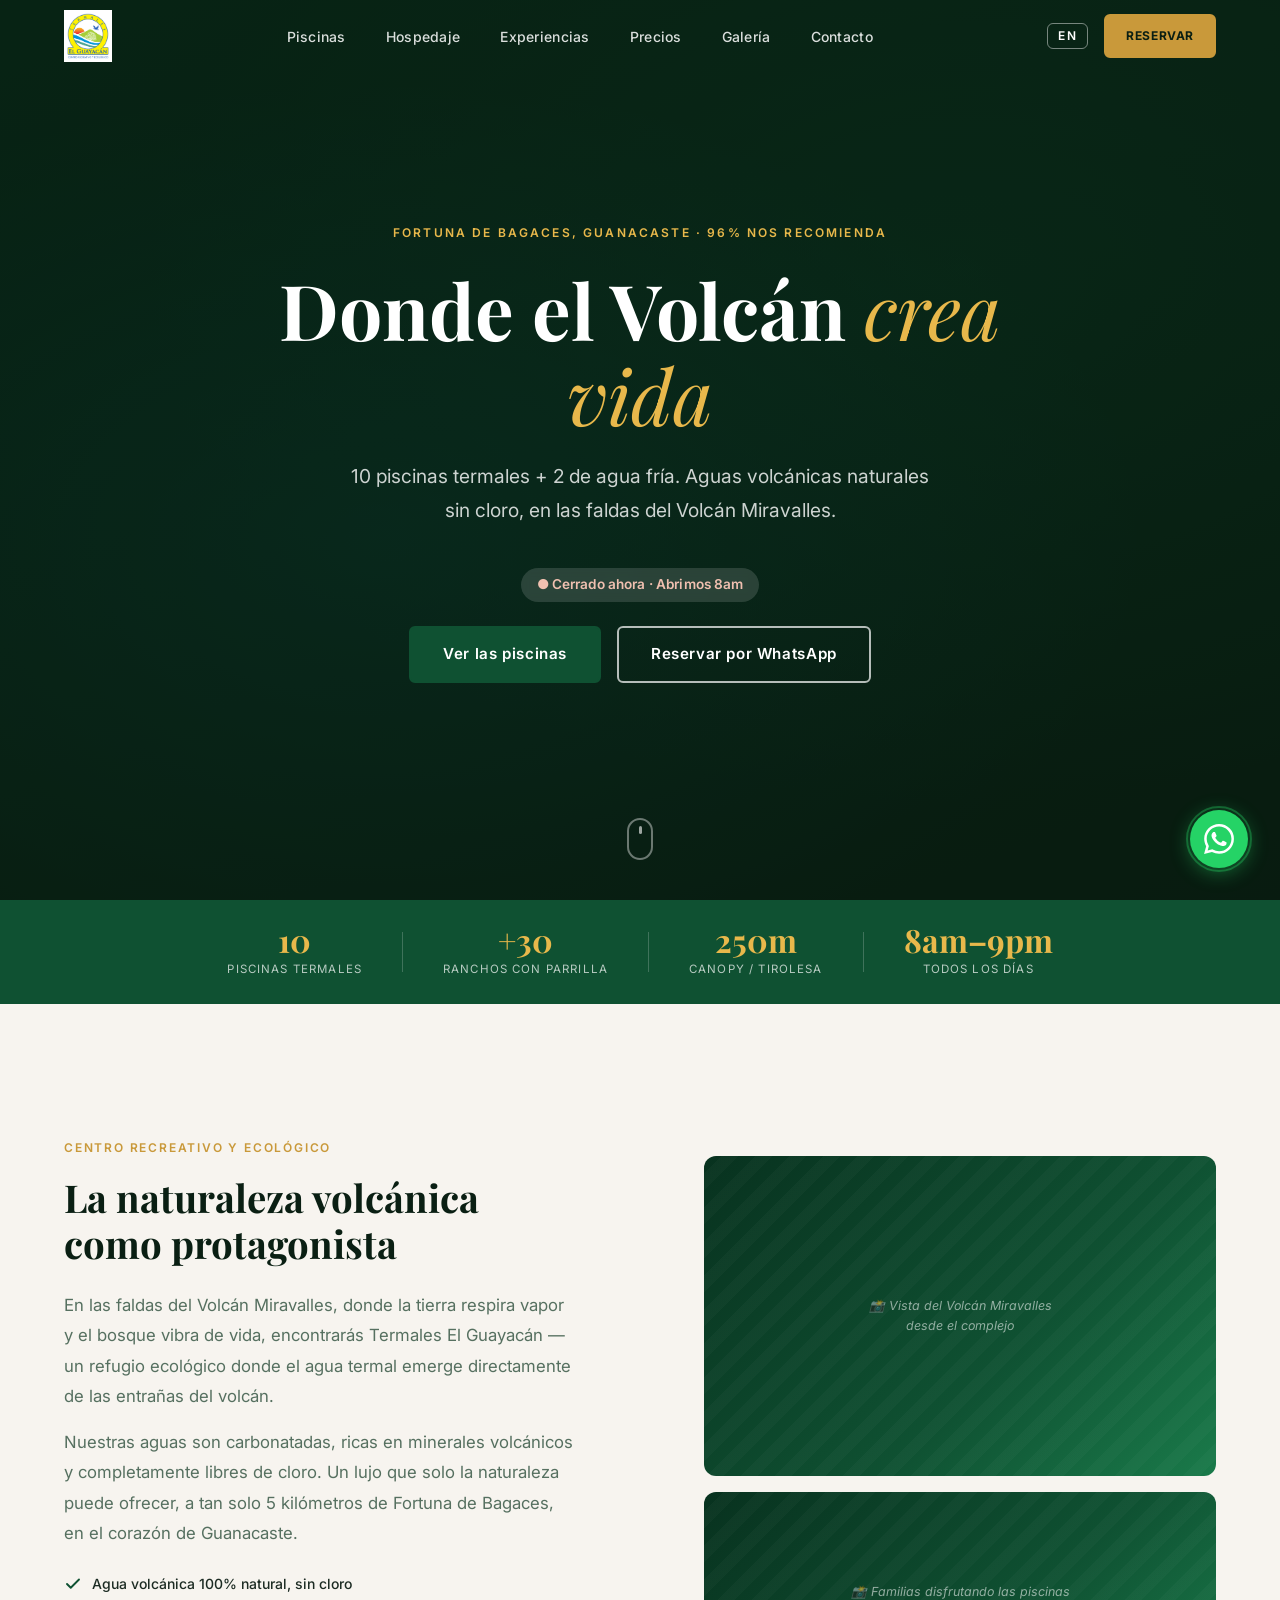
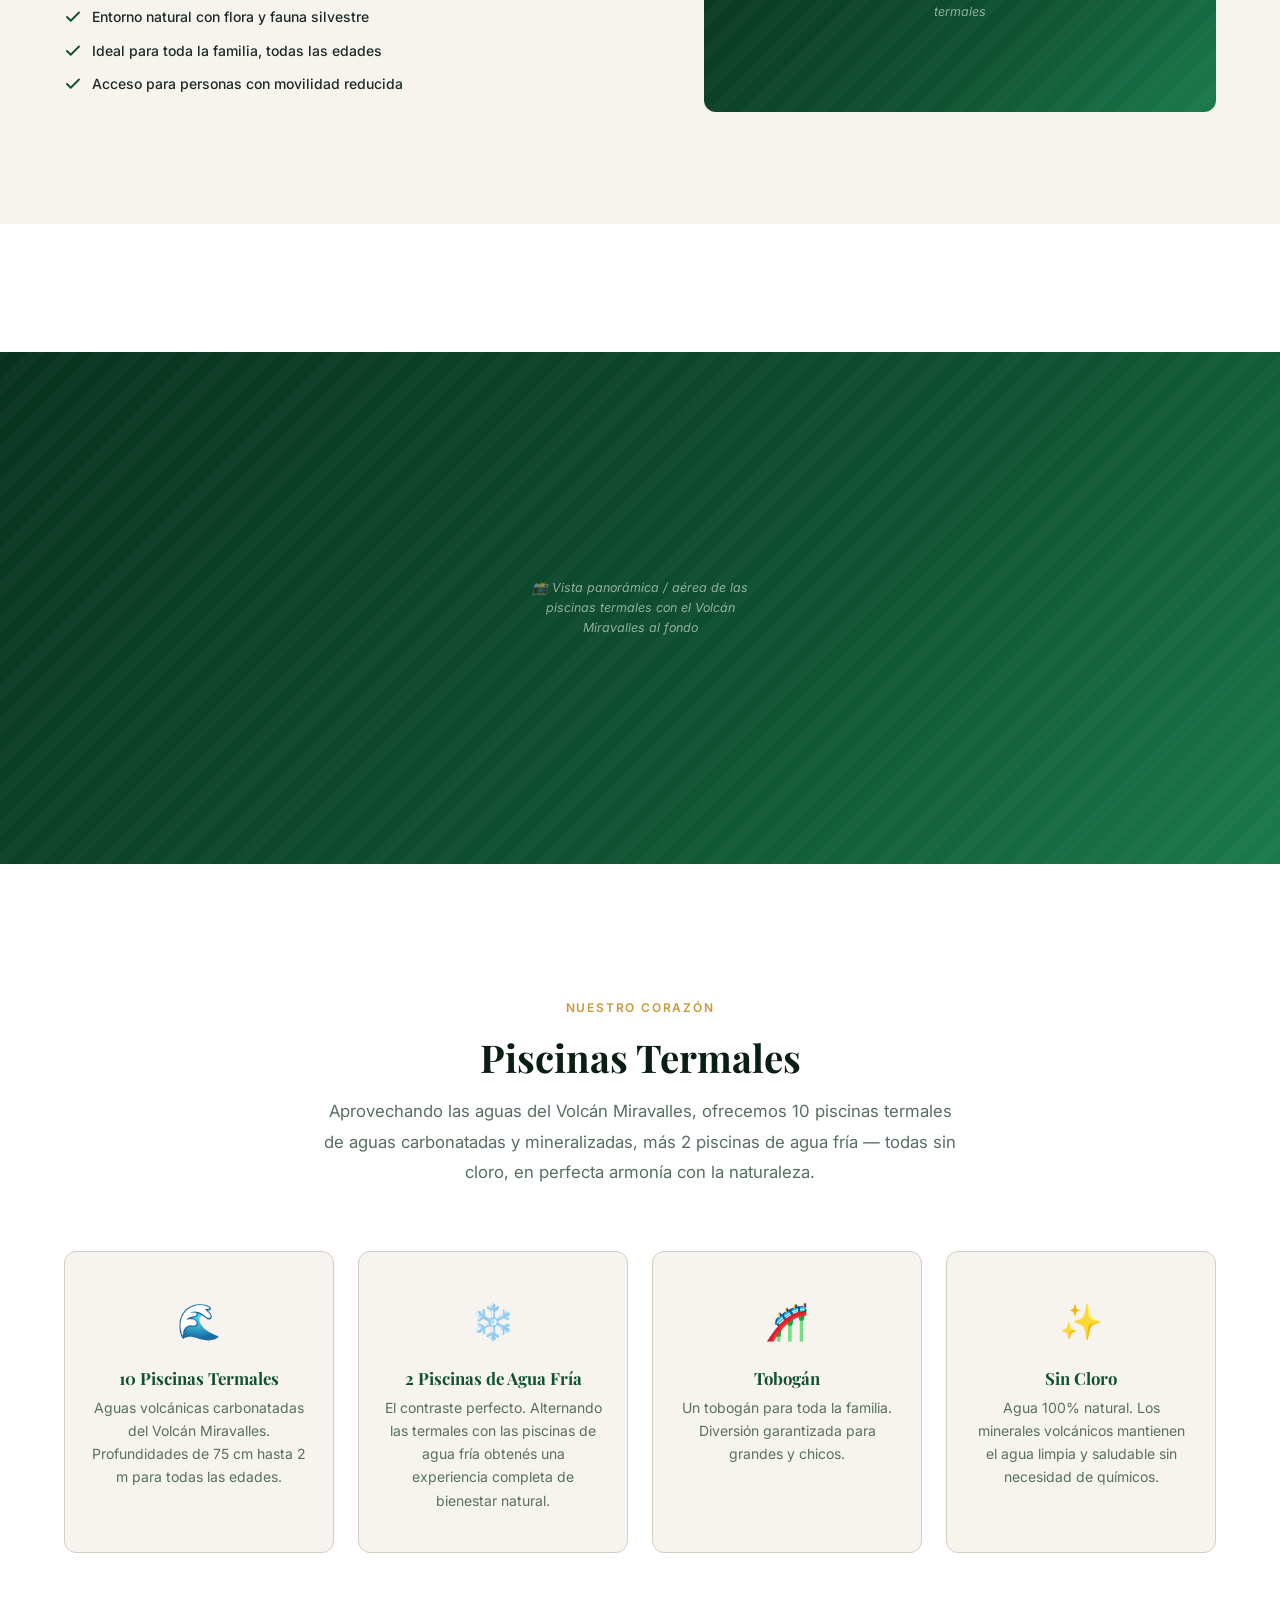
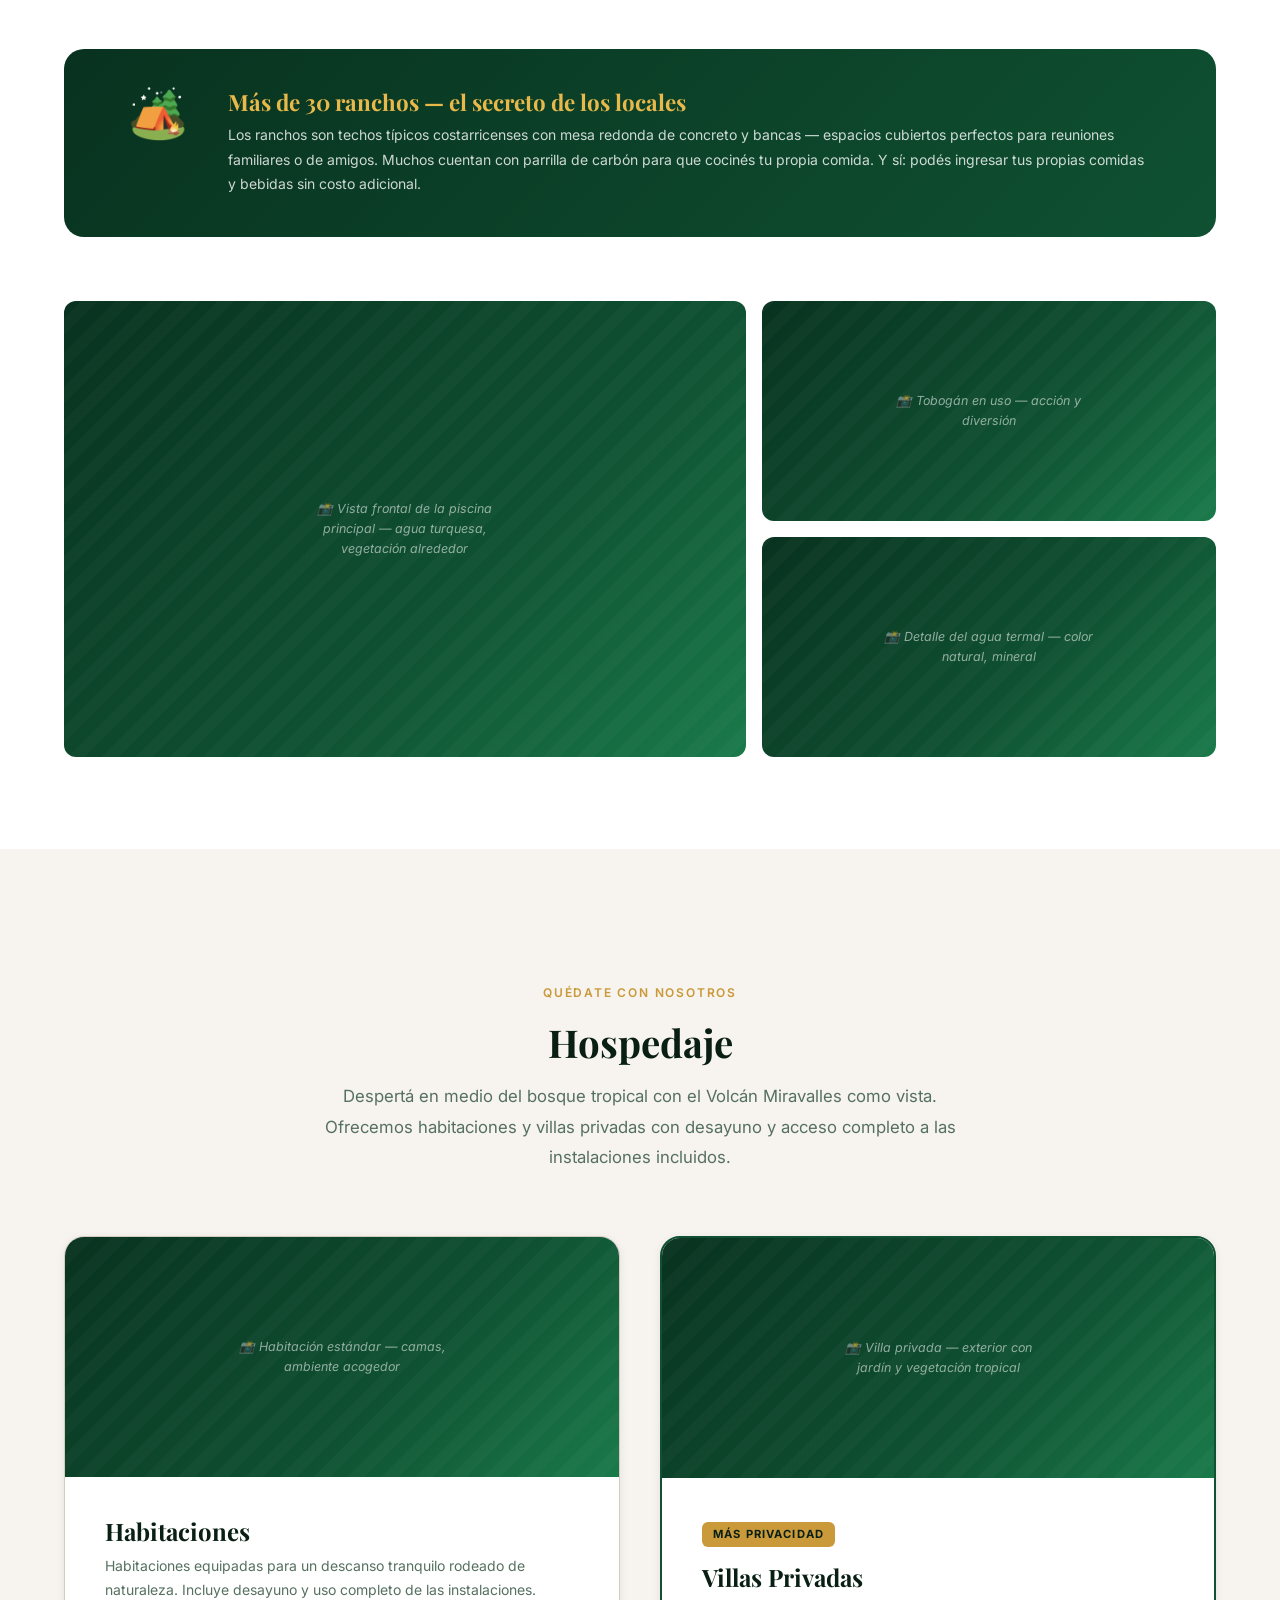
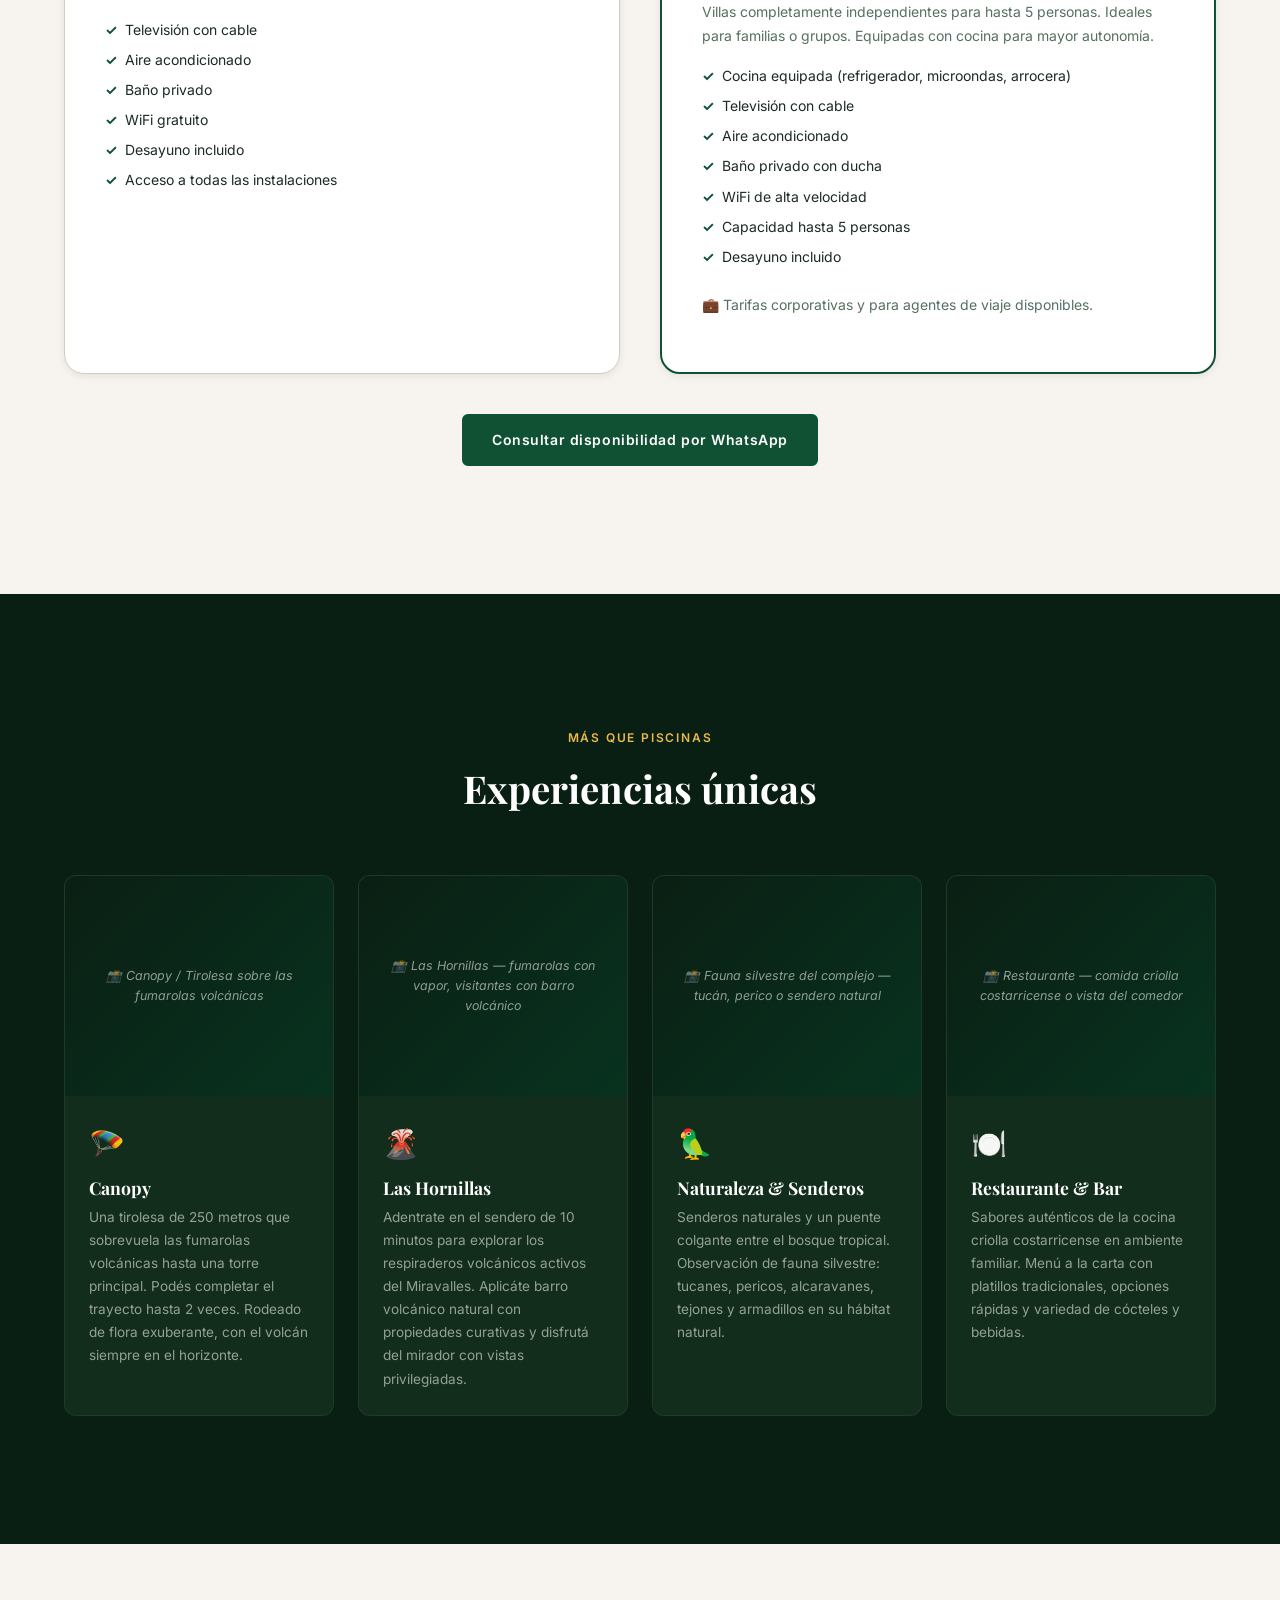
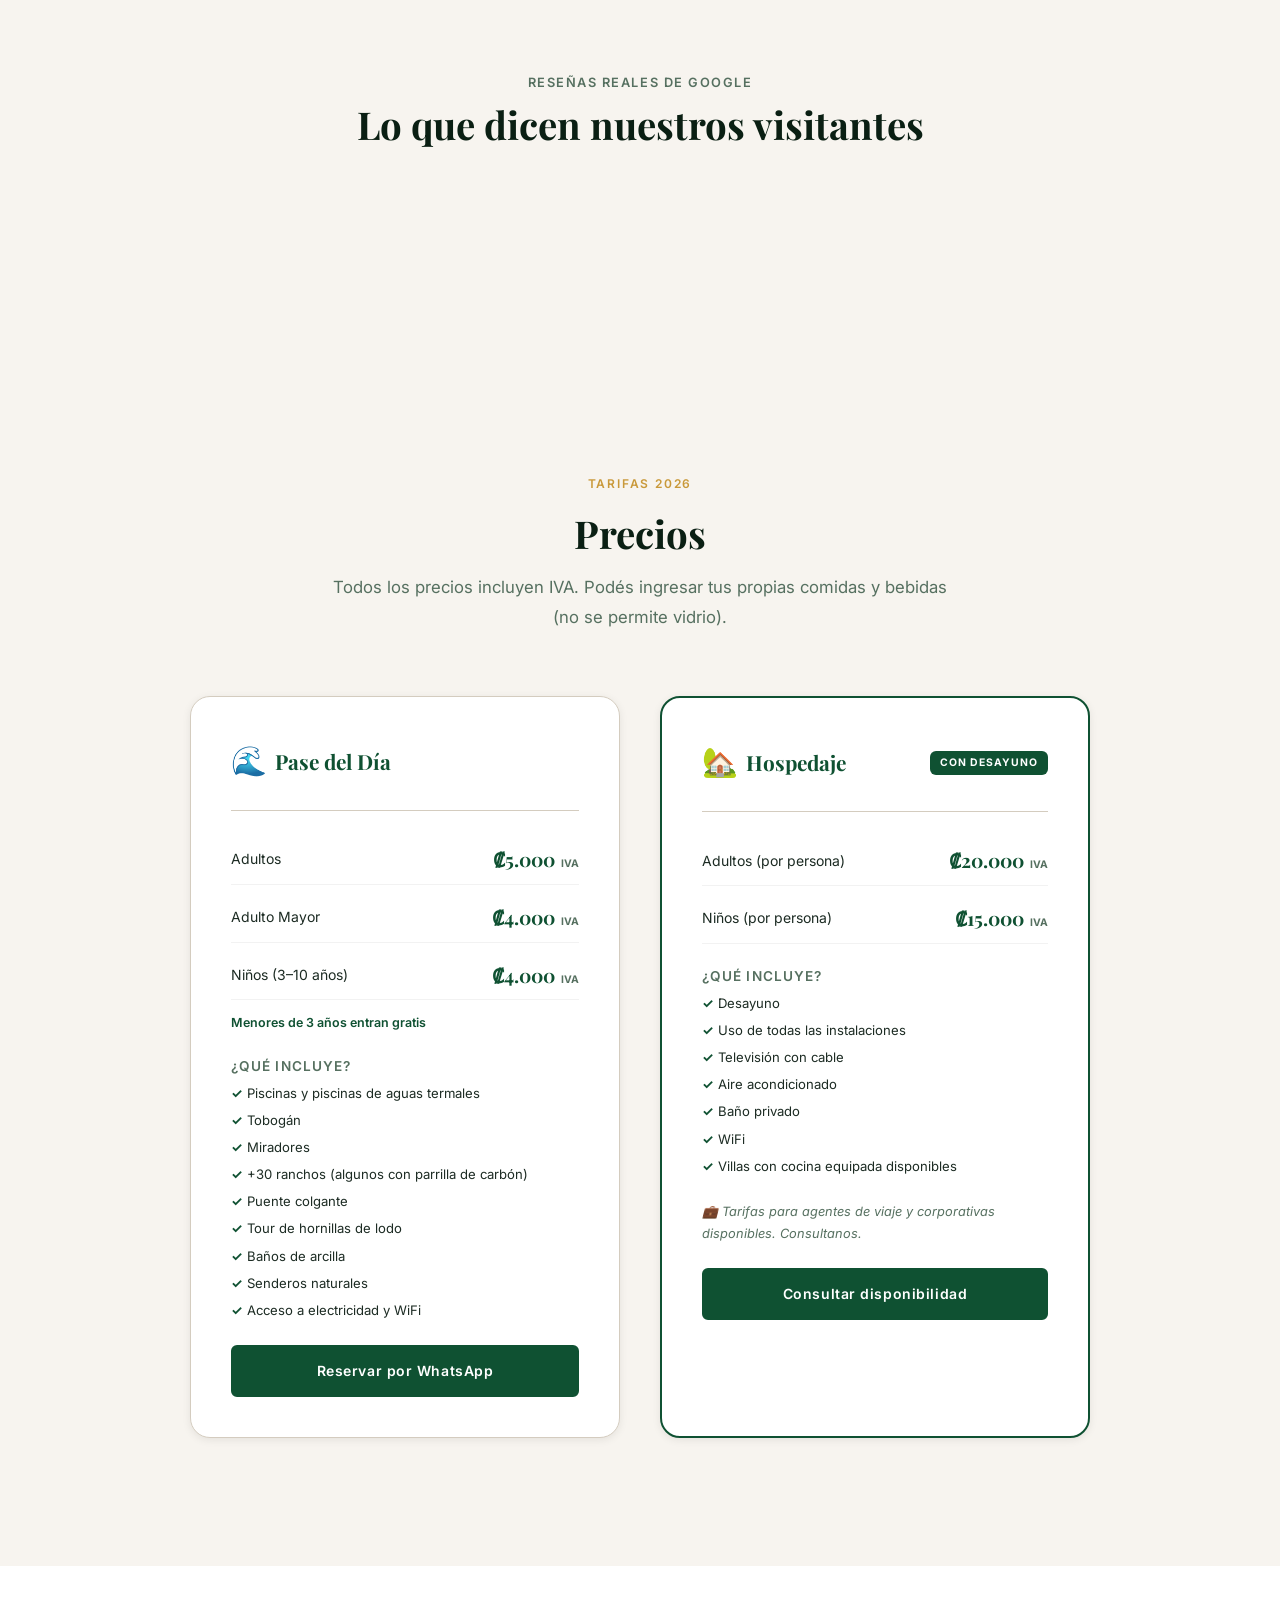
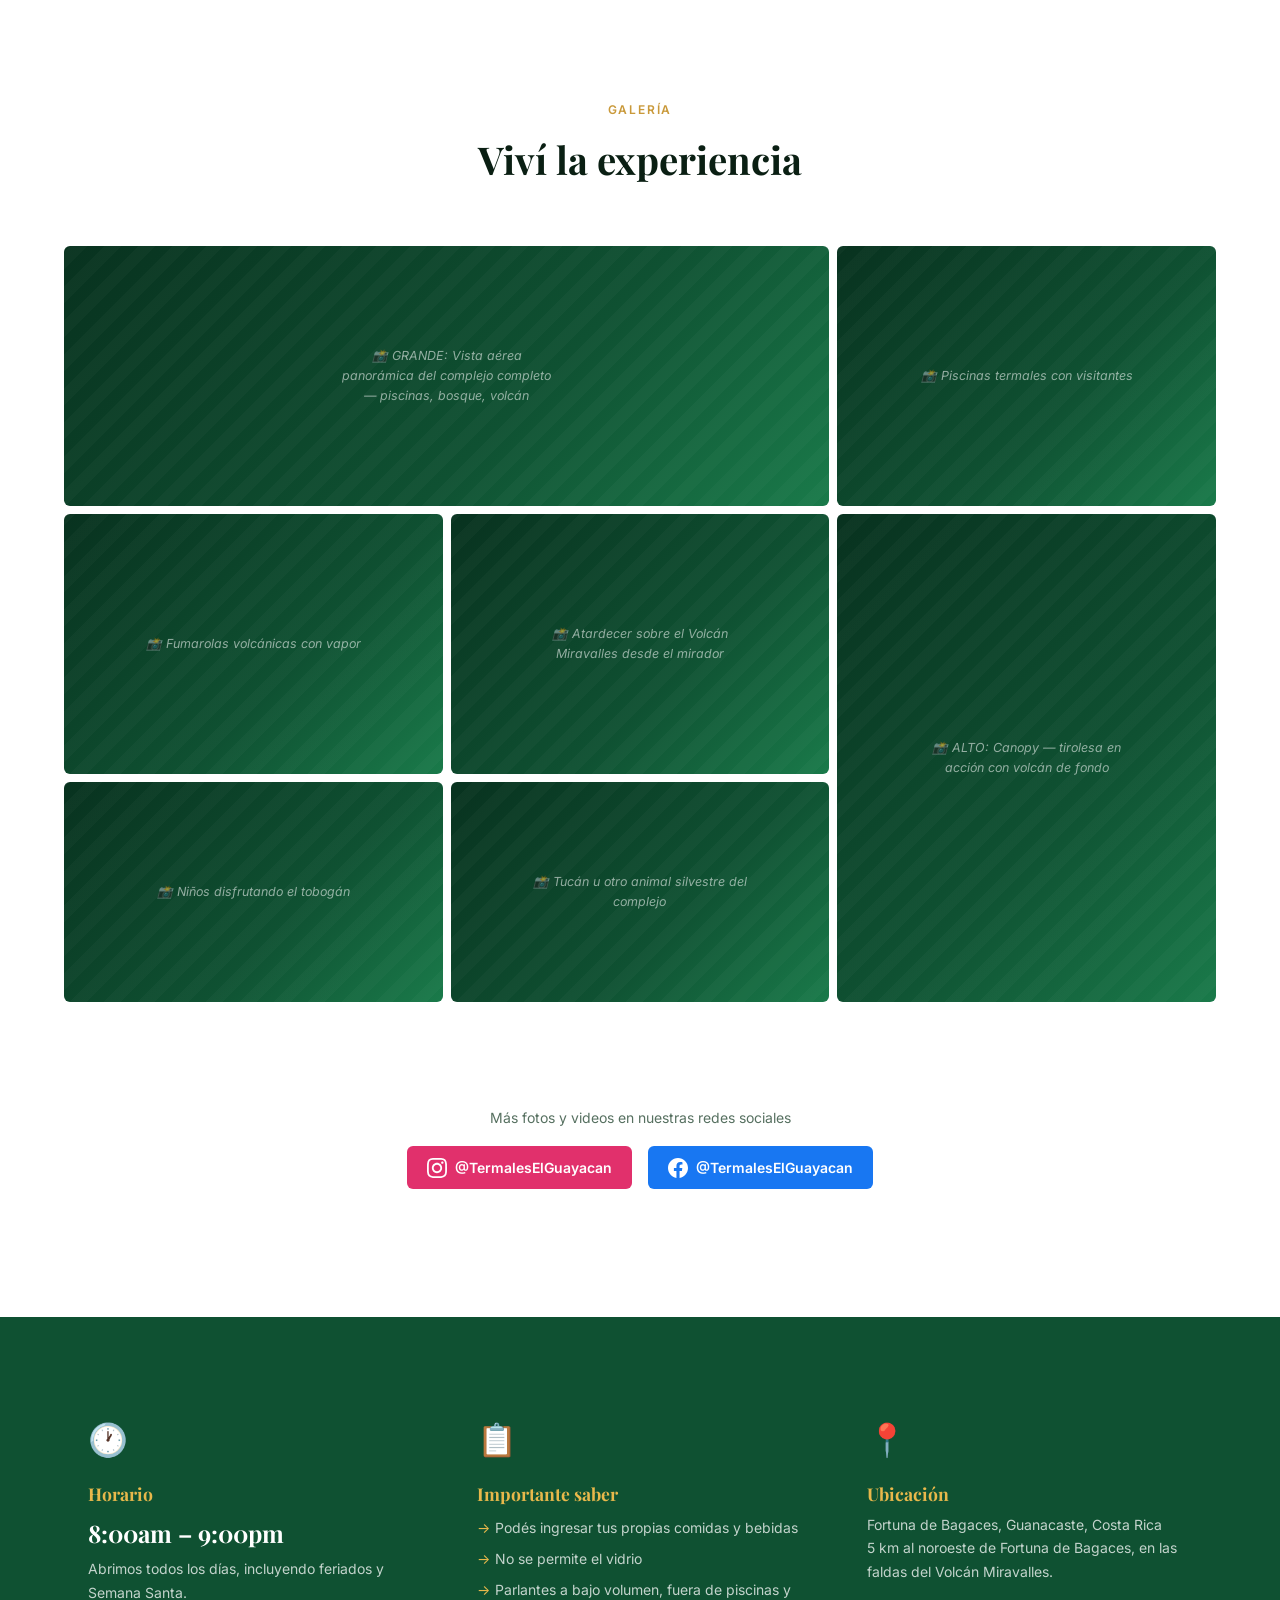
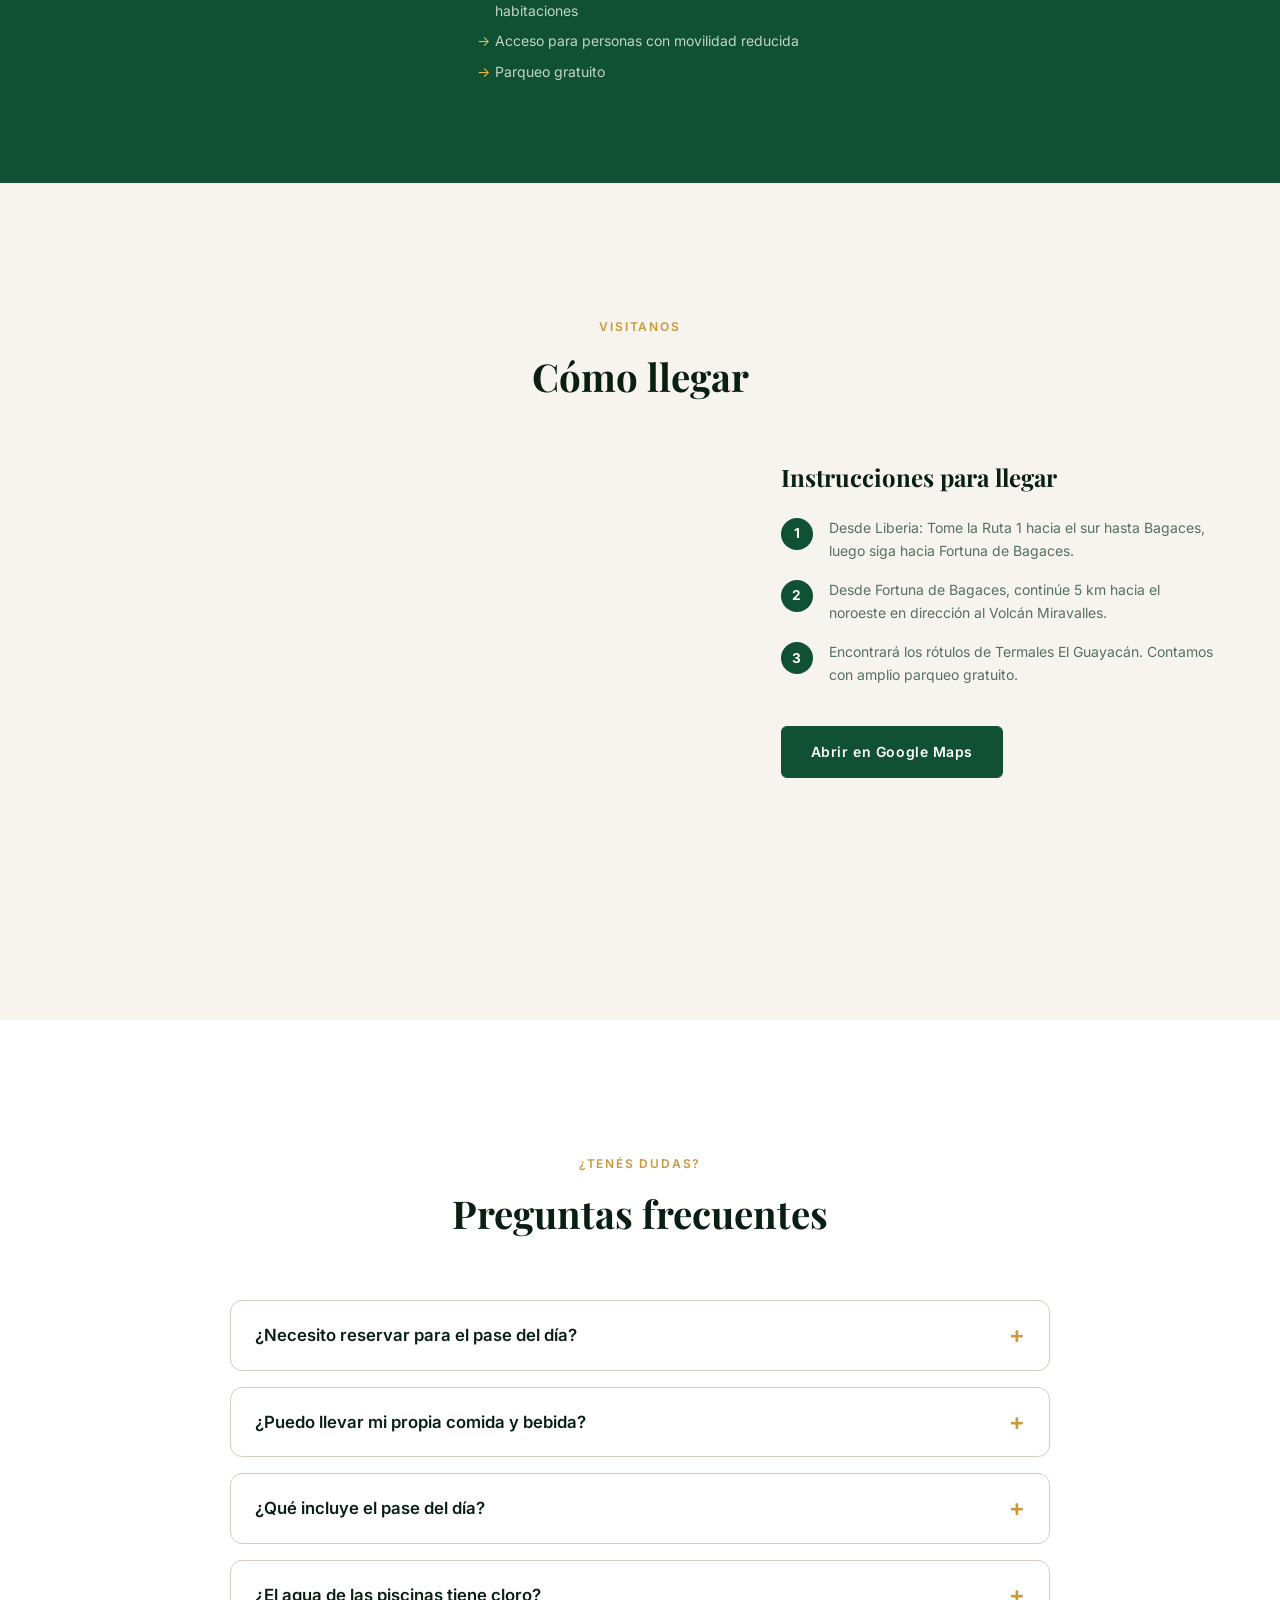
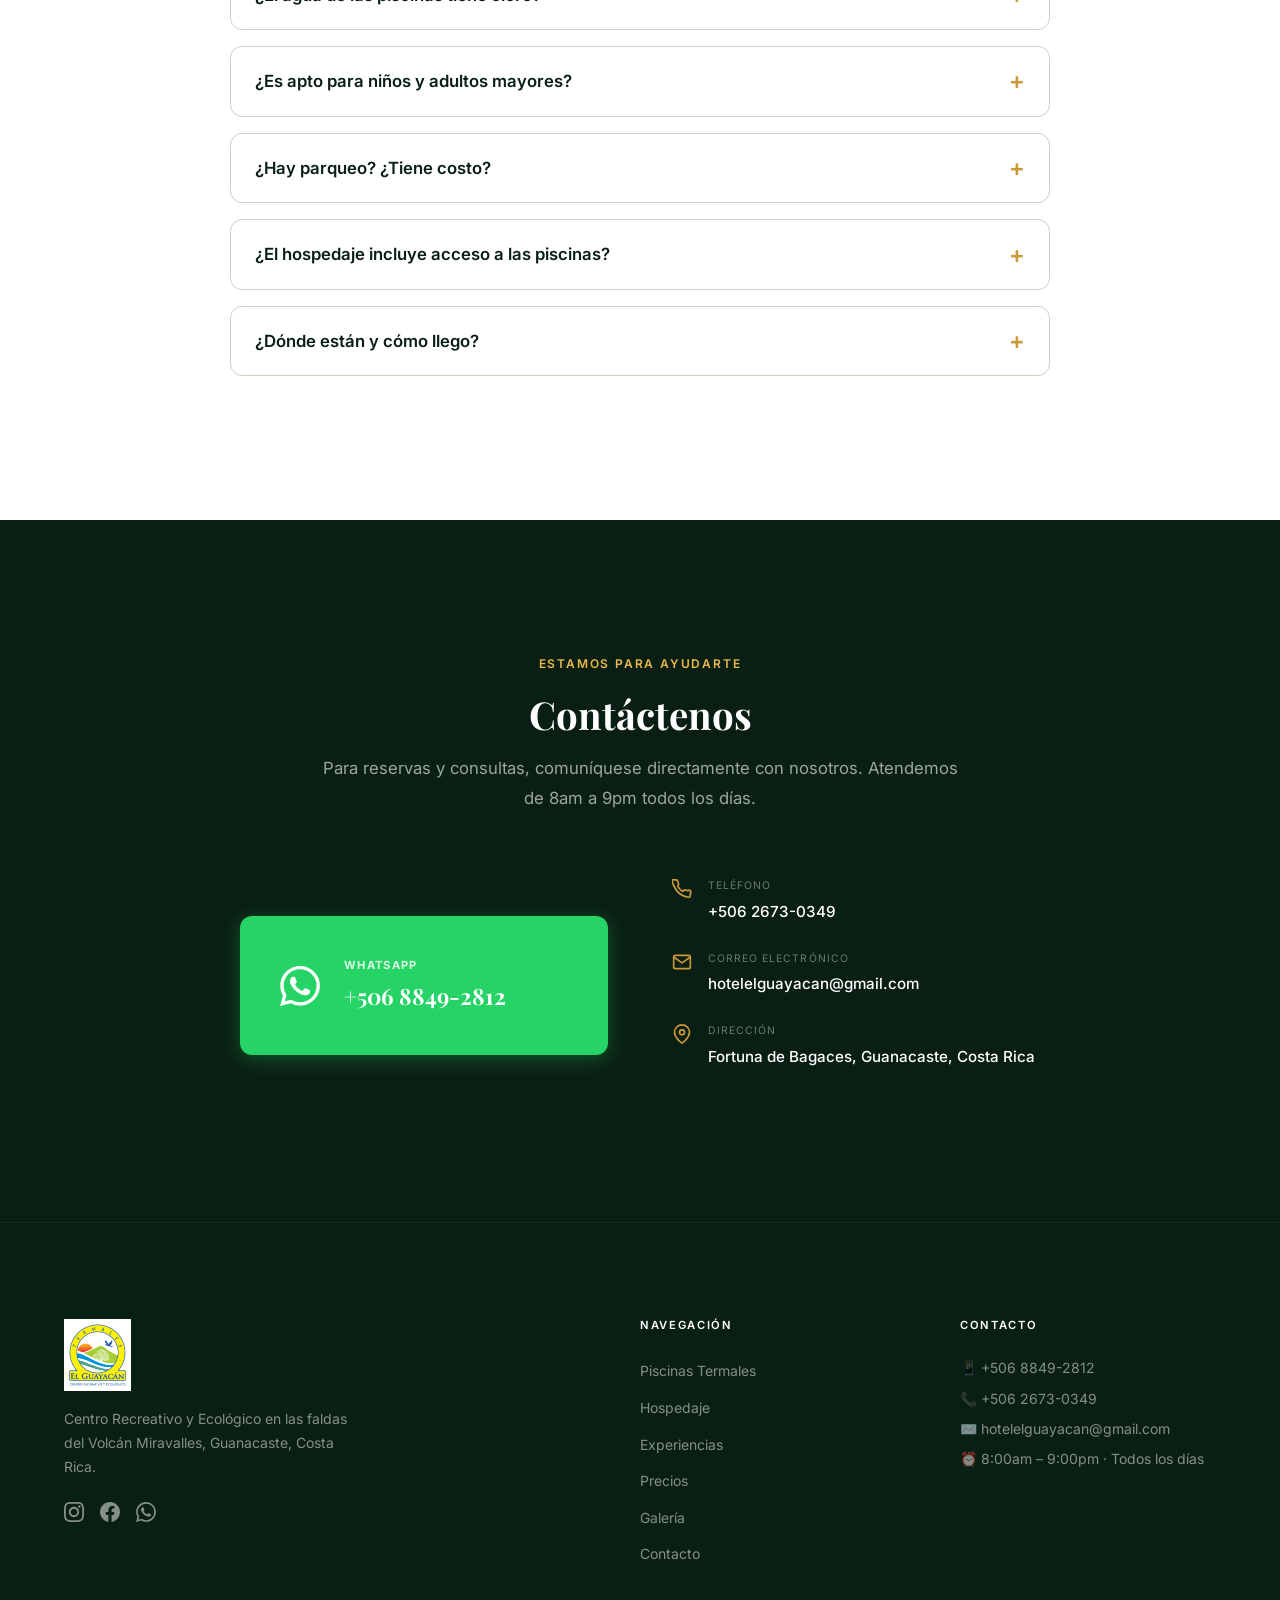
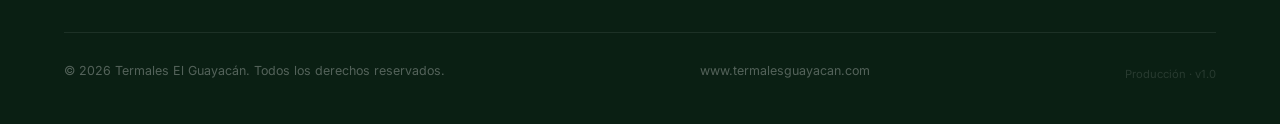
==== commit 545e8b6a: "feat: agrega versión en footer de todas las páginas Añade etiqueta de versión discreta (opacity 40%," ====
--- a/index.html
+++ b/index.html
@@ -3,108 +3,1120 @@
 <head>
   <meta charset="UTF-8">
   <meta name="viewport" content="width=device-width, initial-scale=1.0">
-  <meta name="robots" content="noindex, nofollow">
-  <title>Termales El Guayacán — Versiones de diseño (preview)</title>
+  <meta name="description" content="Termales El Guayacán — Centro Recreativo y Ecológico en Fortuna de Bagaces, Guanacaste, Costa Rica. 10 piscinas termales naturales del Volcán Miravalles. Abrimos 8am a 9pm todos los días.">
+  <meta name="theme-color" content="#0F5132">
+  <link rel="canonical" href="https://www.termalesguayacan.com/">
+
+  <!-- Open Graph -->
+  <meta property="og:title" content="Termales El Guayacán | Centro Recreativo y Ecológico">
+  <meta property="og:description" content="10 piscinas de aguas termales volcánicas naturales, canopy, senderos y hospedaje en las faldas del Volcán Miravalles, Guanacaste, Costa Rica.">
+  <meta property="og:image" content="https://www.termalesguayacan.com/logo.png">
+  <meta property="og:url" content="https://www.termalesguayacan.com/">
+  <meta property="og:type" content="website">
+  <meta property="og:site_name" content="Termales El Guayacán">
+  <meta property="og:locale" content="es_CR">
+  <meta property="og:locale:alternate" content="en_US">
+
+  <!-- Twitter -->
+  <meta name="twitter:card" content="summary_large_image">
+  <meta name="twitter:title" content="Termales El Guayacán | Centro Recreativo y Ecológico">
+  <meta name="twitter:description" content="10 piscinas de aguas termales volcánicas naturales del Volcán Miravalles, en Guanacaste, Costa Rica.">
+  <meta name="twitter:image" content="https://www.termalesguayacan.com/logo.png">
+
+  <title>Termales El Guayacán | Centro Recreativo y Ecológico</title>
   <link rel="icon" type="image/png" href="logo.png">
+
+  <!-- Google Fonts -->
   <link rel="preconnect" href="https://fonts.googleapis.com">
   <link rel="preconnect" href="https://fonts.gstatic.com" crossorigin>
-  <link href="https://fonts.googleapis.com/css2?family=Fraunces:opsz,wght@9..144,400..700&family=Hanken+Grotesk:wght@400;500;600;700&display=swap" rel="stylesheet">
-  <style>
-    :root{ --green:#0F5132; --green-l:#1A7A4A; --amber:#C9993A; --ink:#16241A; --muted:#5B6B5F; --cream:#F7F4EF; --line:#E2DACB; }
-    *{margin:0;padding:0;box-sizing:border-box}
-    body{font-family:'Hanken Grotesk',system-ui,sans-serif;background:var(--cream);color:var(--ink);line-height:1.6;-webkit-font-smoothing:antialiased;padding:clamp(1.5rem,5vw,4rem) 1.25rem}
-    .wrap{max-width:1080px;margin:0 auto}
-    header{text-align:center;margin-bottom:clamp(2rem,5vw,3.5rem)}
-    .logo{height:72px;margin:0 auto 1.25rem}
-    .badge{display:inline-block;font-size:.72rem;font-weight:700;letter-spacing:.14em;text-transform:uppercase;color:var(--amber);background:rgba(201,153,58,.12);padding:.35rem .9rem;border-radius:999px;margin-bottom:1rem}
-    h1{font-family:'Fraunces',serif;font-weight:600;font-size:clamp(1.9rem,5vw,3rem);line-height:1.1;letter-spacing:-.01em}
-    .sub{color:var(--muted);max-width:60ch;margin:.9rem auto 0;font-size:1.02rem}
-    .grid{display:grid;grid-template-columns:1fr;gap:1.1rem;margin-top:2.5rem}
-    @media(min-width:680px){.grid{grid-template-columns:1fr 1fr}}
-    .card{display:flex;flex-direction:column;background:#fff;border:1px solid var(--line);border-radius:18px;padding:1.5rem;text-decoration:none;color:inherit;transition:transform .25s ease,box-shadow .25s ease,border-color .25s ease}
-    .card:hover{transform:translateY(-4px);box-shadow:0 18px 40px -28px rgba(22,36,26,.5);border-color:var(--green)}
-    .card:focus-visible{outline:3px solid var(--amber);outline-offset:3px}
-    .card .num{font-family:'Fraunces',serif;font-size:1.4rem;color:var(--amber)}
-    .card .arch{font-size:.74rem;font-weight:700;letter-spacing:.1em;text-transform:uppercase;color:var(--green-l);margin:.5rem 0 .35rem}
-    .card h2{font-family:'Fraunces',serif;font-weight:600;font-size:1.45rem;margin-bottom:.4rem}
-    .card p{color:var(--muted);font-size:.94rem;flex:1}
-    .swatches{display:flex;gap:.4rem;margin-top:1rem}
-    .sw{width:22px;height:22px;border-radius:50%;border:1px solid rgba(0,0,0,.06)}
-    .cta{display:inline-flex;align-items:center;gap:.4rem;margin-top:1.1rem;font-weight:700;color:var(--green)}
-    .group-label{grid-column:1/-1;font-size:.78rem;font-weight:700;letter-spacing:.12em;text-transform:uppercase;color:var(--muted);margin-top:1rem}
-    footer{text-align:center;color:var(--muted);font-size:.85rem;margin-top:3rem}
-  </style>
+  <link href="https://fonts.googleapis.com/css2?family=Playfair+Display:ital,wght@0,400;0,600;0,700;1,400&family=Inter:wght@300;400;500;600&display=swap" rel="stylesheet">
+
+  <!-- AOS – Animate On Scroll -->
+  <link rel="stylesheet" href="https://unpkg.com/aos@2.3.4/dist/aos.css">
+
+  <link rel="stylesheet" href="css/style.css">
+
+  <!-- =====================================================
+       DATOS ESTRUCTURADOS (Schema.org JSON-LD)
+       ⚠️ VERIFICAR: reemplazá latitude/longitude por las coordenadas
+       EXACTAS de tu Google Business Profile (Maps → clic derecho en el
+       pin → copiar coordenadas). Los valores actuales son aproximados.
+  ===================================================== -->
+  <script type="application/ld+json">
+  {
+    "@context": "https://schema.org",
+    "@type": "Resort",
+    "@id": "https://www.termalesguayacan.com/#resort",
+    "name": "Termales El Guayacán",
+    "alternateName": "Centro Recreativo y Ecológico El Guayacán",
+    "description": "Centro Recreativo y Ecológico en las faldas del Volcán Miravalles, Guanacaste, Costa Rica. 10 piscinas termales de aguas volcánicas naturales sin cloro + 2 de agua fría, canopy, senderos, hospedaje y restaurante.",
+    "url": "https://www.termalesguayacan.com/",
+    "logo": "https://www.termalesguayacan.com/logo.png",
+    "image": "https://www.termalesguayacan.com/logo.png",
+    "telephone": "+506 2673-0349",
+    "email": "hotelelguayacan@gmail.com",
+    "priceRange": "₡₡",
+    "currenciesAccepted": "CRC",
+    "paymentAccepted": "Efectivo, Tarjeta",
+    "address": {
+      "@type": "PostalAddress",
+      "streetAddress": "5 km al noroeste de Fortuna de Bagaces, faldas del Volcán Miravalles",
+      "addressLocality": "Fortuna de Bagaces",
+      "addressRegion": "Guanacaste",
+      "addressCountry": "CR"
+    },
+    "geo": {
+      "@type": "GeoCoordinates",
+      "latitude": "10.69860",
+      "longitude": "-85.15320"
+    },
+    "hasMap": "https://maps.google.com/maps?q=Termales+El+Guayacan+Fortuna+de+Bagaces+Costa+Rica",
+    "openingHoursSpecification": [{
+      "@type": "OpeningHoursSpecification",
+      "dayOfWeek": ["Monday","Tuesday","Wednesday","Thursday","Friday","Saturday","Sunday"],
+      "opens": "08:00",
+      "closes": "21:00"
+    }],
+    "amenityFeature": [
+      { "@type": "LocationFeatureSpecification", "name": "10 piscinas termales sin cloro", "value": true },
+      { "@type": "LocationFeatureSpecification", "name": "2 piscinas de agua fría", "value": true },
+      { "@type": "LocationFeatureSpecification", "name": "Canopy / Tirolesa 250m", "value": true },
+      { "@type": "LocationFeatureSpecification", "name": "Restaurante & Bar", "value": true },
+      { "@type": "LocationFeatureSpecification", "name": "WiFi gratuito", "value": true },
+      { "@type": "LocationFeatureSpecification", "name": "Parqueo gratuito", "value": true },
+      { "@type": "LocationFeatureSpecification", "name": "Acceso para movilidad reducida", "value": true }
+    ],
+    "makesOffer": {
+      "@type": "Offer",
+      "name": "Pase del Día — Adultos",
+      "price": "5000",
+      "priceCurrency": "CRC",
+      "description": "Acceso a piscinas termales, tobogán, miradores, ranchos, puente colgante, tour de hornillas de lodo y senderos. Incluye IVA."
+    },
+    "sameAs": [
+      "https://www.instagram.com/termaleselguayacan/",
+      "https://www.facebook.com/CentroRecreativoyEcologicoElGuayacan"
+    ]
+  }
+  </script>
 </head>
 <body>
-  <div class="wrap">
-    <header>
-      <img src="logo.png" alt="Termales El Guayacán" class="logo">
-      <span class="badge">Preview interno · no público</span>
-      <h1>Versiones de diseño</h1>
-      <p class="sub">Comparativa de diseños para Termales El Guayacán. Abrí cada versión y, en móvil, usá el modo responsive del navegador. Elegí tu favorita para pulirla.</p>
-    </header>
-
-    <div class="grid">
-      <span class="group-label">Variantes de tema (mismo layout, distinta paleta)</span>
-
-      <a class="card" href="1/">
-        <span class="num">01</span>
-        <span class="arch">Versión actual · producción</span>
-        <h2>Clásico verde</h2>
-        <p>El diseño actual en producción. Verde bosque, Playfair + Inter, layout estándar de secciones apiladas.</p>
-        <div class="swatches"><span class="sw" style="background:#0F5132"></span><span class="sw" style="background:#C9993A"></span><span class="sw" style="background:#0E8A8A"></span></div>
-        <span class="cta">Ver versión 1 →</span>
+
+  <!-- Skip link — accesibilidad por teclado -->
+  <a href="#inicio" class="skip-link" data-es="Saltar al contenido" data-en="Skip to content">Saltar al contenido</a>
+
+  <!-- =====================================================
+       NAVBAR
+  ===================================================== -->
+  <nav class="navbar" id="navbar">
+    <div class="nav-container">
+      <a href="#inicio" class="nav-logo">
+        <img src="logo.png" alt="Termales El Guayacán">
       </a>
 
-      <a class="card" href="2/">
-        <span class="num">02</span>
-        <span class="arch">Tema · Eco-wellness</span>
-        <h2>Termal Wellness</h2>
-        <p>Estética spa serena: arena, salvia y turquesa, formas orgánicas redondeadas y mucho espacio en blanco.</p>
-        <div class="swatches"><span class="sw" style="background:#4F5E47"></span><span class="sw" style="background:#7FBFB5"></span><span class="sw" style="background:#C57B57"></span></div>
-        <span class="cta">Ver versión 2 →</span>
-      </a>
-
-      <a class="card" href="3/">
-        <span class="num">03</span>
-        <span class="arch">Tema · Vibrante familiar</span>
-        <h2>Aventura Tropical</h2>
-        <p>Enérgica y divertida: verde selva, turquesa, amarillo sol y coral, con botones de sombra dura y stickers.</p>
-        <div class="swatches"><span class="sw" style="background:#1E9E5A"></span><span class="sw" style="background:#16AEAD"></span><span class="sw" style="background:#FFC02E"></span><span class="sw" style="background:#FF6B4A"></span></div>
-        <span class="cta">Ver versión 3 →</span>
-      </a>
-
-      <span class="group-label">Rearquitecturas v2 (navegación y estructura distintas · mobile-first)</span>
-
-      <a class="card" href="4/">
-        <span class="num">04</span>
-        <span class="arch">Arquitectura · Sidebar app</span>
-        <h2>Sidebar (verde)</h2>
-        <p>Navegación lateral fija en desktop; en móvil topbar + drawer + barra de acción inferior. Orden conversión-first.</p>
-        <div class="swatches"><span class="sw" style="background:#0F5132"></span><span class="sw" style="background:#C9993A"></span></div>
-        <span class="cta">Ver versión 4 →</span>
-      </a>
-
-      <a class="card" href="5/">
-        <span class="num">05</span>
-        <span class="arch">Arquitectura · Bento</span>
-        <h2>Bento (wellness)</h2>
-        <p>Hero y secciones en mosaico de tiles asimétricos: todo se ve "de un vistazo". En móvil se apila limpio.</p>
-        <div class="swatches"><span class="sw" style="background:#4F5E47"></span><span class="sw" style="background:#7FBFB5"></span><span class="sw" style="background:#C57B57"></span></div>
-        <span class="cta">Ver versión 5 →</span>
-      </a>
-
-      <a class="card" href="6/">
-        <span class="num">06</span>
-        <span class="arch">Arquitectura · App con pestañas</span>
-        <h2>Tabs / App (vibrante)</h2>
-        <p>Planificador interactivo "Armá tu día" (Pase / Aventura / Hospedaje) + barra inferior tipo app móvil.</p>
-        <div class="swatches"><span class="sw" style="background:#1E9E5A"></span><span class="sw" style="background:#16AEAD"></span><span class="sw" style="background:#FFC02E"></span><span class="sw" style="background:#FF6B4A"></span></div>
-        <span class="cta">Ver versión 6 →</span>
-      </a>
-    </div>
-
-    <footer>Termales El Guayacán · preview de diseño · uso interno</footer>
+      <ul class="nav-links" id="navLinks">
+        <li><a href="#piscinas"      data-es="Piscinas"      data-en="Pools">Piscinas</a></li>
+        <li><a href="#hospedaje"     data-es="Hospedaje"     data-en="Lodging">Hospedaje</a></li>
+        <li><a href="#experiencias"  data-es="Experiencias"  data-en="Experiences">Experiencias</a></li>
+        <li><a href="#precios"       data-es="Precios"       data-en="Prices">Precios</a></li>
+        <li><a href="#galeria"       data-es="Galería"       data-en="Gallery">Galería</a></li>
+        <li><a href="#contacto"      data-es="Contacto"      data-en="Contact">Contacto</a></li>
+      </ul>
+
+      <div class="nav-actions">
+        <button class="lang-toggle" id="langToggle" aria-label="Cambiar idioma">EN</button>
+        <a href="https://wa.me/50688492812?text=Hola%2C%20me%20interesa%20información%20sobre%20Termales%20El%20Guayacán"
+           class="btn-nav-reservar" target="_blank" rel="noopener"
+           data-es="Reservar" data-en="Book Now">Reservar</a>
+        <button class="hamburger" id="hamburger" aria-label="Menú">
+          <span></span><span></span><span></span>
+        </button>
+      </div>
+    </div>
+
+    <!-- Mobile Menu -->
+    <div class="mobile-menu" id="mobileMenu" aria-hidden="true">
+      <ul>
+        <li><a href="#piscinas"      data-es="Piscinas"      data-en="Pools">Piscinas</a></li>
+        <li><a href="#hospedaje"     data-es="Hospedaje"     data-en="Lodging">Hospedaje</a></li>
+        <li><a href="#experiencias"  data-es="Experiencias"  data-en="Experiences">Experiencias</a></li>
+        <li><a href="#precios"       data-es="Precios"       data-en="Prices">Precios</a></li>
+        <li><a href="#galeria"       data-es="Galería"       data-en="Gallery">Galería</a></li>
+        <li><a href="#contacto"      data-es="Contacto"      data-en="Contact">Contacto</a></li>
+      </ul>
+      <a href="https://wa.me/50688492812?text=Hola%2C%20me%20interesa%20información%20sobre%20Termales%20El%20Guayacán"
+         class="btn-primary mobile-cta" target="_blank" rel="noopener"
+         data-es="Reservar por WhatsApp" data-en="Book via WhatsApp">Reservar por WhatsApp</a>
+    </div>
+  </nav>
+
+  <!-- =====================================================
+       HERO
+  ===================================================== -->
+  <section class="hero" id="inicio">
+    <!--
+      PLACEHOLDER #1 — FOTO HERO
+      Imagen de fondo del hero: vista aérea del complejo con todas las piscinas termales,
+      el bosque verde y el Volcán Miravalles imponente al fondo.
+      Ideal: foto tomada al amanecer o atardecer para luz dramática y cálida.
+      Tamaño recomendado: mínimo 1920×1080px, orientación horizontal.
+    -->
+    <div class="hero-overlay"></div>
+    <div class="hero-content">
+      <p class="hero-eyebrow"
+         data-es="Fortuna de Bagaces, Guanacaste · 96% nos recomienda"
+         data-en="Fortuna de Bagaces, Guanacaste · 96% would recommend">
+        Fortuna de Bagaces, Guanacaste · 96% nos recomienda
+      </p>
+      <h1 class="hero-title">
+        <span class="hero-line1" data-es="Donde el Volcán" data-en="Where the Volcano">Donde el Volcán</span>
+        <em class="hero-line2" data-es="crea vida" data-en="Creates Life">crea vida</em>
+      </h1>
+      <p class="hero-subtitle"
+         data-es="10 piscinas termales + 2 de agua fría. Aguas volcánicas naturales sin cloro, en las faldas del Volcán Miravalles."
+         data-en="10 thermal pools + 2 cold water pools. Natural volcanic water, chlorine-free, on the slopes of Volcán Miravalles.">
+        10 piscinas termales + 2 de agua fría. Aguas volcánicas naturales sin cloro, en las faldas del Volcán Miravalles.
+      </p>
+      <span class="open-status" id="openStatus" aria-live="polite"></span>
+      <div class="hero-ctas">
+        <a href="#piscinas" class="btn-primary"
+           data-es="Ver las piscinas" data-en="See the pools">Ver las piscinas</a>
+        <a href="https://wa.me/50688492812?text=Hola%2C%20me%20interesa%20información%20sobre%20Termales%20El%20Guayacán"
+           class="btn-outline" target="_blank" rel="noopener"
+           data-es="Reservar por WhatsApp" data-en="Book via WhatsApp">Reservar por WhatsApp</a>
+      </div>
+    </div>
+    <div class="hero-scroll-hint" aria-hidden="true">
+      <div class="scroll-mouse"><div class="scroll-wheel"></div></div>
+    </div>
+  </section>
+
+  <!-- =====================================================
+       STATS BAR
+  ===================================================== -->
+  <div class="stats-bar">
+    <div class="stat-item">
+      <span class="stat-number">10</span>
+      <span class="stat-label" data-es="Piscinas Termales" data-en="Thermal Pools">Piscinas Termales</span>
+    </div>
+    <div class="stat-divider" aria-hidden="true"></div>
+    <div class="stat-item">
+      <span class="stat-number">+30</span>
+      <span class="stat-label" data-es="Ranchos con parrilla" data-en="Picnic Shelters">Ranchos con parrilla</span>
+    </div>
+    <div class="stat-divider" aria-hidden="true"></div>
+    <div class="stat-item">
+      <span class="stat-number">250m</span>
+      <span class="stat-label" data-es="Canopy / Tirolesa" data-en="Canopy Zip Line">Canopy / Tirolesa</span>
+    </div>
+    <div class="stat-divider" aria-hidden="true"></div>
+    <div class="stat-item">
+      <span class="stat-number">8am–9pm</span>
+      <span class="stat-label" data-es="Todos los días" data-en="Every Day">Todos los días</span>
+    </div>
   </div>
+
+  <!-- =====================================================
+       ABOUT
+  ===================================================== -->
+  <section class="section about-section" id="sobre-nosotros">
+    <div class="container">
+      <div class="about-grid">
+        <div class="about-text" data-aos="fade-right" data-aos-duration="800">
+          <span class="section-eyebrow"
+                data-es="Centro Recreativo y Ecológico"
+                data-en="Recreational & Ecological Center">Centro Recreativo y Ecológico</span>
+          <h2 data-es="La naturaleza volcánica como protagonista"
+              data-en="Volcanic nature as the protagonist">
+            La naturaleza volcánica como protagonista
+          </h2>
+          <p data-es="En las faldas del Volcán Miravalles, donde la tierra respira vapor y el bosque vibra de vida, encontrarás Termales El Guayacán — un refugio ecológico donde el agua termal emerge directamente de las entrañas del volcán."
+             data-en="On the slopes of Volcán Miravalles, where the earth breathes steam and the forest vibrates with life, you will find Termales El Guayacán — an ecological refuge where thermal water emerges directly from the volcano's depths.">
+            En las faldas del Volcán Miravalles, donde la tierra respira vapor y el bosque vibra de vida, encontrarás Termales El Guayacán — un refugio ecológico donde el agua termal emerge directamente de las entrañas del volcán.
+          </p>
+          <p data-es="Nuestras aguas son carbonatadas, ricas en minerales volcánicos y completamente libres de cloro. Un lujo que solo la naturaleza puede ofrecer, a tan solo 5 kilómetros de Fortuna de Bagaces, en el corazón de Guanacaste."
+             data-en="Our waters are carbonated, rich in volcanic minerals and completely chlorine-free. A luxury that only nature can provide, just 5 kilometers from Fortuna de Bagaces, in the heart of Guanacaste.">
+            Nuestras aguas son carbonatadas, ricas en minerales volcánicos y completamente libres de cloro. Un lujo que solo la naturaleza puede ofrecer, a tan solo 5 kilómetros de Fortuna de Bagaces, en el corazón de Guanacaste.
+          </p>
+          <ul class="feature-list">
+            <li>
+              <svg xmlns="http://www.w3.org/2000/svg" width="18" height="18" viewBox="0 0 24 24" fill="none" stroke="currentColor" stroke-width="2.5" stroke-linecap="round" stroke-linejoin="round"><polyline points="20 6 9 17 4 12"/></svg>
+              <span data-es="Agua volcánica 100% natural, sin cloro"
+                    data-en="100% natural volcanic water, chlorine-free">Agua volcánica 100% natural, sin cloro</span>
+            </li>
+            <li>
+              <svg xmlns="http://www.w3.org/2000/svg" width="18" height="18" viewBox="0 0 24 24" fill="none" stroke="currentColor" stroke-width="2.5" stroke-linecap="round" stroke-linejoin="round"><polyline points="20 6 9 17 4 12"/></svg>
+              <span data-es="Entorno natural con flora y fauna silvestre"
+                    data-en="Natural setting with wild flora and fauna">Entorno natural con flora y fauna silvestre</span>
+            </li>
+            <li>
+              <svg xmlns="http://www.w3.org/2000/svg" width="18" height="18" viewBox="0 0 24 24" fill="none" stroke="currentColor" stroke-width="2.5" stroke-linecap="round" stroke-linejoin="round"><polyline points="20 6 9 17 4 12"/></svg>
+              <span data-es="Ideal para toda la familia, todas las edades"
+                    data-en="Ideal for the whole family, all ages">Ideal para toda la familia, todas las edades</span>
+            </li>
+            <li>
+              <svg xmlns="http://www.w3.org/2000/svg" width="18" height="18" viewBox="0 0 24 24" fill="none" stroke="currentColor" stroke-width="2.5" stroke-linecap="round" stroke-linejoin="round"><polyline points="20 6 9 17 4 12"/></svg>
+              <span data-es="Acceso para personas con movilidad reducida"
+                    data-en="Accessible for people with reduced mobility">Acceso para personas con movilidad reducida</span>
+            </li>
+          </ul>
+        </div>
+
+        <div class="about-images" data-aos="fade-left" data-aos-duration="800">
+          <div class="about-img-main img-placeholder">
+            <!--
+              PLACEHOLDER #2 — Vista del Volcán Miravalles desde las instalaciones del complejo.
+              Laderas verdes en primer plano, volcán al fondo, cielo dramático.
+            -->
+            <span class="placeholder-label">📸 Vista del Volcán Miravalles desde el complejo</span>
+          </div>
+          <div class="about-img-secondary img-placeholder">
+            <!--
+              PLACEHOLDER #3 — Familias disfrutando de las piscinas termales.
+              Ambiente alegre, agua clara, vegetación alrededor.
+            -->
+            <span class="placeholder-label">📸 Familias disfrutando las piscinas termales</span>
+          </div>
+        </div>
+      </div>
+    </div>
+  </section>
+
+  <!-- =====================================================
+       PISCINAS TERMALES
+  ===================================================== -->
+  <section class="section piscinas-section" id="piscinas">
+    <div class="piscinas-hero-img img-placeholder">
+      <!--
+        PLACEHOLDER #4 — FOTO PANORÁMICA DE PISCINAS
+        Vista aérea o panorámica de todas las piscinas termales,
+        idealmente mostrando el color turquesa-verde del agua y el volcán al fondo.
+        Tamaño recomendado: 1920×700px aprox, orientación horizontal.
+      -->
+      <span class="placeholder-label">📸 Vista panorámica / aérea de las piscinas termales con el Volcán Miravalles al fondo</span>
+    </div>
+
+    <div class="container">
+      <div class="section-header text-center" data-aos="fade-up">
+        <span class="section-eyebrow" data-es="Nuestro corazón" data-en="Our heart">Nuestro corazón</span>
+        <h2 data-es="Piscinas Termales" data-en="Thermal Pools">Piscinas Termales</h2>
+        <p class="section-intro"
+           data-es="Aprovechando las aguas del Volcán Miravalles, ofrecemos 10 piscinas termales de aguas carbonatadas y mineralizadas, más 2 piscinas de agua fría — todas sin cloro, en perfecta armonía con la naturaleza."
+           data-en="Harnessing the waters of Volcán Miravalles, we offer 10 thermal pools of carbonated and mineralized waters, plus 2 cold water pools — all chlorine-free, in perfect harmony with nature.">
+          Aprovechando las aguas del Volcán Miravalles, ofrecemos 10 piscinas termales de aguas carbonatadas y mineralizadas, más 2 piscinas de agua fría — todas sin cloro, en perfecta armonía con la naturaleza.
+        </p>
+      </div>
+
+      <div class="pool-features" data-aos="fade-up" data-aos-delay="100">
+        <div class="pool-feat">
+          <div class="pool-feat-icon">🌊</div>
+          <h3 data-es="10 Piscinas Termales" data-en="10 Thermal Pools">10 Piscinas Termales</h3>
+          <p data-es="Aguas volcánicas carbonatadas del Volcán Miravalles. Profundidades de 75 cm hasta 2 m para todas las edades."
+             data-en="Carbonated volcanic waters from Volcán Miravalles. Depths from 75 cm to 2 m for all ages.">
+            Aguas volcánicas carbonatadas del Volcán Miravalles. Profundidades de 75 cm hasta 2 m para todas las edades.
+          </p>
+        </div>
+        <div class="pool-feat">
+          <div class="pool-feat-icon">❄️</div>
+          <h3 data-es="2 Piscinas de Agua Fría" data-en="2 Cold Water Pools">2 Piscinas de Agua Fría</h3>
+          <p data-es="El contraste perfecto. Alternando las termales con las piscinas de agua fría obtenés una experiencia completa de bienestar natural."
+             data-en="The perfect contrast. Alternating between thermal and cold pools gives you a complete natural wellness experience.">
+            El contraste perfecto. Alternando las termales con las piscinas de agua fría obtenés una experiencia completa de bienestar natural.
+          </p>
+        </div>
+        <div class="pool-feat">
+          <div class="pool-feat-icon">🎢</div>
+          <h3 data-es="Tobogán" data-en="Water Slide">Tobogán</h3>
+          <p data-es="Un tobogán para toda la familia. Diversión garantizada para grandes y chicos."
+             data-en="A water slide for the whole family. Guaranteed fun for kids and adults alike.">
+            Un tobogán para toda la familia. Diversión garantizada para grandes y chicos.
+          </p>
+        </div>
+        <div class="pool-feat">
+          <div class="pool-feat-icon">✨</div>
+          <h3 data-es="Sin Cloro" data-en="Chlorine-Free">Sin Cloro</h3>
+          <p data-es="Agua 100% natural. Los minerales volcánicos mantienen el agua limpia y saludable sin necesidad de químicos."
+             data-en="100% natural water. Volcanic minerals keep the water clean and healthy without any chemicals.">
+            Agua 100% natural. Los minerales volcánicos mantienen el agua limpia y saludable sin necesidad de químicos.
+          </p>
+        </div>
+      </div>
+
+      <!-- Ranchos callout -->
+      <div class="ranchos-callout" data-aos="fade-up" data-aos-delay="120">
+        <div class="ranchos-icon" aria-hidden="true">🏕️</div>
+        <div class="ranchos-text">
+          <h3 data-es="Más de 30 ranchos — el secreto de los locales"
+              data-en="Over 30 ranchos — the locals' secret">
+            Más de 30 ranchos — el secreto de los locales
+          </h3>
+          <p data-es="Los ranchos son techos típicos costarricenses con mesa redonda de concreto y bancas — espacios cubiertos perfectos para reuniones familiares o de amigos. Muchos cuentan con parrilla de carbón para que cocinés tu propia comida. Y sí: podés ingresar tus propias comidas y bebidas sin costo adicional."
+             data-en="Ranchos are traditional Costa Rican covered shelters with round concrete tables and benches — perfect for family and friends gatherings. Many include a charcoal grill so you can cook your own food. And yes: you may bring your own food and drinks at no extra charge.">
+            Los ranchos son techos típicos costarricenses con mesa redonda de concreto y bancas — espacios cubiertos perfectos para reuniones familiares o de amigos. Muchos cuentan con parrilla de carbón para que cocinés tu propia comida. Y sí: podés ingresar tus propias comidas y bebidas sin costo adicional.
+          </p>
+        </div>
+      </div>
+
+      <div class="piscinas-gallery" data-aos="fade-up" data-aos-delay="150">
+        <div class="pg-main img-placeholder">
+          <!--
+            PLACEHOLDER #5 — Piscina principal desde el nivel del suelo.
+            Agua de color turquesa-verde, palmeras o vegetación alrededor,
+            visitantes disfrutando, ambiente alegre y relajado.
+          -->
+          <span class="placeholder-label">📸 Vista frontal de la piscina principal — agua turquesa, vegetación alrededor</span>
+        </div>
+        <div class="pg-col">
+          <div class="img-placeholder">
+            <!--
+              PLACEHOLDER #6 — Tobogán en uso.
+              Alguien deslizándose o vista del tobogán con el bosque de fondo.
+            -->
+            <span class="placeholder-label">📸 Tobogán en uso — acción y diversión</span>
+          </div>
+          <div class="img-placeholder">
+            <!--
+              PLACEHOLDER #7 — Detalle del agua termal.
+              Primer plano del agua, su color natural azul-verdoso,
+              quizás con burbujas o el borde de la piscina visible.
+            -->
+            <span class="placeholder-label">📸 Detalle del agua termal — color natural, mineral</span>
+          </div>
+        </div>
+      </div>
+    </div>
+  </section>
+
+  <!-- =====================================================
+       HOSPEDAJE
+  ===================================================== -->
+  <section class="section hospedaje-section" id="hospedaje">
+    <div class="container">
+      <div class="section-header text-center" data-aos="fade-up">
+        <span class="section-eyebrow" data-es="Quédate con nosotros" data-en="Stay with us">Quédate con nosotros</span>
+        <h2 data-es="Hospedaje" data-en="Lodging">Hospedaje</h2>
+        <p class="section-intro"
+           data-es="Despertá en medio del bosque tropical con el Volcán Miravalles como vista. Ofrecemos habitaciones y villas privadas con desayuno y acceso completo a las instalaciones incluidos."
+           data-en="Wake up in the middle of the tropical forest with Volcán Miravalles as your view. We offer rooms and private villas with breakfast and full access to all facilities included.">
+          Despertá en medio del bosque tropical con el Volcán Miravalles como vista. Ofrecemos habitaciones y villas privadas con desayuno y acceso completo a las instalaciones incluidos.
+        </p>
+      </div>
+
+      <div class="hospedaje-grid">
+        <!-- Habitaciones estándar -->
+        <div class="hospedaje-card" data-aos="fade-up" data-aos-delay="0">
+          <div class="hospedaje-img img-placeholder">
+            <!--
+              PLACEHOLDER #8 — Habitación estándar.
+              Camas bien tendidas, ambiente limpio y acogedor,
+              decoración sencilla, ventana con vista al exterior.
+            -->
+            <span class="placeholder-label">📸 Habitación estándar — camas, ambiente acogedor</span>
+          </div>
+          <div class="hospedaje-info">
+            <h3 data-es="Habitaciones" data-en="Rooms">Habitaciones</h3>
+            <p data-es="Habitaciones equipadas para un descanso tranquilo rodeado de naturaleza. Incluye desayuno y uso completo de las instalaciones."
+               data-en="Equipped rooms for a peaceful rest surrounded by nature. Includes breakfast and full use of facilities.">
+              Habitaciones equipadas para un descanso tranquilo rodeado de naturaleza.
+            </p>
+            <ul class="amenity-list">
+              <li><span class="check-icon" aria-hidden="true">✓</span>
+                  <span data-es="Televisión con cable" data-en="Cable TV">Televisión con cable</span></li>
+              <li><span class="check-icon" aria-hidden="true">✓</span>
+                  <span data-es="Aire acondicionado" data-en="Air conditioning">Aire acondicionado</span></li>
+              <li><span class="check-icon" aria-hidden="true">✓</span>
+                  <span data-es="Baño privado" data-en="Private bathroom">Baño privado</span></li>
+              <li><span class="check-icon" aria-hidden="true">✓</span>
+                  <span data-es="WiFi gratuito" data-en="Free WiFi">WiFi gratuito</span></li>
+              <li><span class="check-icon" aria-hidden="true">✓</span>
+                  <span data-es="Desayuno incluido" data-en="Breakfast included">Desayuno incluido</span></li>
+              <li><span class="check-icon" aria-hidden="true">✓</span>
+                  <span data-es="Acceso a todas las instalaciones" data-en="Access to all facilities">Acceso a todas las instalaciones</span></li>
+            </ul>
+          </div>
+        </div>
+
+        <!-- Villas Privadas -->
+        <div class="hospedaje-card hospedaje-featured" data-aos="fade-up" data-aos-delay="120">
+          <div class="hospedaje-img img-placeholder">
+            <!--
+              PLACEHOLDER #9 — Villa privada.
+              Exterior de una villa rodeada de vegetación tropical,
+              amplia, con aspecto acogedor e independiente.
+            -->
+            <span class="placeholder-label">📸 Villa privada — exterior con jardín y vegetación tropical</span>
+          </div>
+          <div class="hospedaje-info">
+            <span class="hospedaje-badge" data-es="Más privacidad" data-en="More Privacy">Más privacidad</span>
+            <h3 data-es="Villas Privadas" data-en="Private Villas">Villas Privadas</h3>
+            <p data-es="Villas completamente independientes para hasta 5 personas. Ideales para familias o grupos. Equipadas con cocina para mayor autonomía."
+               data-en="Fully independent villas for up to 5 people. Ideal for families or groups. Equipped with a kitchen for greater independence.">
+              Villas completamente independientes para hasta 5 personas. Ideales para familias o grupos.
+            </p>
+            <ul class="amenity-list">
+              <li><span class="check-icon" aria-hidden="true">✓</span>
+                  <span data-es="Cocina equipada (refrigerador, microondas, arrocera)" data-en="Equipped kitchen (refrigerator, microwave, rice cooker)">Cocina equipada completa</span></li>
+              <li><span class="check-icon" aria-hidden="true">✓</span>
+                  <span data-es="Televisión con cable" data-en="Cable TV">Televisión con cable</span></li>
+              <li><span class="check-icon" aria-hidden="true">✓</span>
+                  <span data-es="Aire acondicionado" data-en="Air conditioning">Aire acondicionado</span></li>
+              <li><span class="check-icon" aria-hidden="true">✓</span>
+                  <span data-es="Baño privado con ducha" data-en="Private bathroom with shower">Baño privado con ducha</span></li>
+              <li><span class="check-icon" aria-hidden="true">✓</span>
+                  <span data-es="WiFi de alta velocidad" data-en="High-speed WiFi">WiFi de alta velocidad</span></li>
+              <li><span class="check-icon" aria-hidden="true">✓</span>
+                  <span data-es="Capacidad hasta 5 personas" data-en="Capacity up to 5 people">Capacidad hasta 5 personas</span></li>
+              <li><span class="check-icon" aria-hidden="true">✓</span>
+                  <span data-es="Desayuno incluido" data-en="Breakfast included">Desayuno incluido</span></li>
+            </ul>
+            <p class="corporate-note"
+               data-es="💼 Tarifas corporativas y para agentes de viaje disponibles."
+               data-en="💼 Corporate and travel agent rates available.">
+              💼 Tarifas corporativas y para agentes de viaje disponibles.
+            </p>
+          </div>
+        </div>
+      </div>
+
+      <div class="text-center" style="margin-top: 2.5rem;" data-aos="fade-up">
+        <a href="https://wa.me/50688492812?text=Hola%2C%20quisiera%20información%20sobre%20hospedaje%20en%20Termales%20El%20Guayacán"
+           class="btn-primary" target="_blank" rel="noopener"
+           data-es="Consultar disponibilidad por WhatsApp" data-en="Check availability via WhatsApp">
+          Consultar disponibilidad por WhatsApp
+        </a>
+      </div>
+    </div>
+  </section>
+
+  <!-- =====================================================
+       EXPERIENCIAS
+  ===================================================== -->
+  <section class="section experiencias-section" id="experiencias">
+    <div class="container">
+      <div class="section-header text-center" data-aos="fade-up">
+        <span class="section-eyebrow" data-es="Más que piscinas" data-en="More than pools">Más que piscinas</span>
+        <h2 data-es="Experiencias únicas" data-en="Unique Experiences">Experiencias únicas</h2>
+      </div>
+
+      <div class="experiencias-grid">
+
+        <!-- Canopy -->
+        <div class="exp-card" data-aos="fade-up" data-aos-delay="0">
+          <div class="exp-img img-placeholder">
+            <!--
+              PLACEHOLDER #10 — Canopy / Tirolesa.
+              Persona haciendo canopy sobre las fumarolas volcánicas,
+              con el volcán y el bosque de fondo. Imagen de acción y adrenalina.
+            -->
+            <span class="placeholder-label">📸 Canopy / Tirolesa sobre las fumarolas volcánicas</span>
+          </div>
+          <div class="exp-body">
+            <div class="exp-icon-wrap">
+              <span class="exp-icon" aria-hidden="true">🪂</span>
+            </div>
+            <h3 data-es="Canopy" data-en="Canopy">Canopy</h3>
+            <p data-es="Una tirolesa de 250 metros que sobrevuela las fumarolas volcánicas hasta una torre principal. Podés completar el trayecto hasta 2 veces. Rodeado de flora exuberante, con el volcán siempre en el horizonte."
+               data-en="A 250-meter zip line soaring over volcanic fumaroles to a main tower. You can complete the route up to 2 times. Surrounded by lush flora, with the volcano always on the horizon.">
+              Una tirolesa de 250 metros que sobrevuela las fumarolas volcánicas hasta una torre principal. Podés completar el trayecto hasta 2 veces.
+            </p>
+          </div>
+        </div>
+
+        <!-- Las Hornillas -->
+        <div class="exp-card" data-aos="fade-up" data-aos-delay="100">
+          <div class="exp-img img-placeholder">
+            <!--
+              PLACEHOLDER #11 — Las Hornillas (fumarolas).
+              Respiraderos volcánicos con vapor visible,
+              visitantes aplicándose barro volcánico en cara o cuerpo.
+              Atmósfera única y mística del volcán.
+            -->
+            <span class="placeholder-label">📸 Las Hornillas — fumarolas con vapor, visitantes con barro volcánico</span>
+          </div>
+          <div class="exp-body">
+            <div class="exp-icon-wrap">
+              <span class="exp-icon" aria-hidden="true">🌋</span>
+            </div>
+            <h3 data-es="Las Hornillas" data-en="The Fumaroles">Las Hornillas</h3>
+            <p data-es="Adentrate en el sendero de 10 minutos para explorar los respiraderos volcánicos activos del Miravalles. Aplicáte barro volcánico natural con propiedades curativas y disfrutá del mirador con vistas privilegiadas."
+               data-en="Take the 10-minute trail to explore the active volcanic vents of Miravalles. Apply natural volcanic mud with healing properties and enjoy the viewpoint with privileged views.">
+              Adentrate en el sendero de 10 minutos para explorar los respiraderos volcánicos activos del Miravalles. Aplicáte barro volcánico natural con propiedades curativas.
+            </p>
+          </div>
+        </div>
+
+        <!-- Naturaleza -->
+        <div class="exp-card" data-aos="fade-up" data-aos-delay="200">
+          <div class="exp-img img-placeholder">
+            <!--
+              PLACEHOLDER #12 — Naturaleza y fauna.
+              Tucán, perico, alcaraván u otro animal silvestre del lugar,
+              o sendero entre la vegetación con puente colgante.
+            -->
+            <span class="placeholder-label">📸 Fauna silvestre del complejo — tucán, perico o sendero natural</span>
+          </div>
+          <div class="exp-body">
+            <div class="exp-icon-wrap">
+              <span class="exp-icon" aria-hidden="true">🦜</span>
+            </div>
+            <h3 data-es="Naturaleza & Senderos" data-en="Nature & Trails">Naturaleza & Senderos</h3>
+            <p data-es="Senderos naturales y un puente colgante entre el bosque tropical. Observación de fauna silvestre: tucanes, pericos, alcaravanes, tejones y armadillos en su hábitat natural."
+               data-en="Natural trails and a hanging bridge through the tropical forest. Wildlife watching: toucans, parakeets, herons, coatis and armadillos in their natural habitat.">
+              Senderos naturales y un puente colgante entre el bosque tropical. Observación de fauna silvestre: tucanes, pericos, alcaravanes, tejones y armadillos.
+            </p>
+          </div>
+        </div>
+
+        <!-- Restaurante -->
+        <div class="exp-card" data-aos="fade-up" data-aos-delay="300">
+          <div class="exp-img img-placeholder">
+            <!--
+              PLACEHOLDER #13 — Restaurante.
+              Plato de comida criolla costarricense, o vista del restaurante
+              con ambiente familiar, mesas con vista al bosque o las piscinas.
+            -->
+            <span class="placeholder-label">📸 Restaurante — comida criolla costarricense o vista del comedor</span>
+          </div>
+          <div class="exp-body">
+            <div class="exp-icon-wrap">
+              <span class="exp-icon" aria-hidden="true">🍽️</span>
+            </div>
+            <h3 data-es="Restaurante & Bar" data-en="Restaurant & Bar">Restaurante & Bar</h3>
+            <p data-es="Sabores auténticos de la cocina criolla costarricense en ambiente familiar. Menú a la carta con platillos tradicionales, opciones rápidas y variedad de cócteles y bebidas."
+               data-en="Authentic flavors of traditional Costa Rican cuisine in a family atmosphere. À la carte menu with traditional dishes, quick options and a variety of cocktails and drinks.">
+              Sabores auténticos de la cocina criolla costarricense. Menú a la carta con platillos tradicionales y variedad de cócteles y bebidas.
+            </p>
+          </div>
+        </div>
+
+      </div>
+    </div>
+  </section>
+
+  <!-- =====================================================
+       OPINIONES / TESTIMONIOS
+  ===================================================== -->
+  <section class="section testimonios-section" id="opiniones">
+    <div class="container">
+      <p class="reviews-eyebrow" data-aos="fade-up"
+         data-es="Reseñas reales de Google" data-en="Real Google reviews">Reseñas reales de Google</p>
+      <div class="section-header text-center" data-aos="fade-up">
+        <h2 data-es="Lo que dicen nuestros visitantes" data-en="What our visitors say">Lo que dicen nuestros visitantes</h2>
+      </div>
+
+      <!-- Widget de reseñas de Google (Featurable) — el script está al final del body -->
+      <div data-aos="fade-up">
+        <div id="featurable-ad122b03-c322-4758-8b33-d8fdd08db3e1" data-featurable-async></div>
+      </div>
+    </div>
+  </section>
+
+  <!-- =====================================================
+       PRECIOS
+  ===================================================== -->
+  <section class="section precios-section" id="precios">
+    <div class="container">
+      <div class="section-header text-center" data-aos="fade-up">
+        <span class="section-eyebrow" data-es="Tarifas 2026" data-en="2026 Rates">Tarifas 2026</span>
+        <h2 data-es="Precios" data-en="Prices">Precios</h2>
+        <p class="section-intro"
+           data-es="Todos los precios incluyen IVA. Podés ingresar tus propias comidas y bebidas (no se permite vidrio)."
+           data-en="All prices include VAT. You may bring your own food and drinks (no glass containers allowed).">
+          Todos los precios incluyen IVA. Podés ingresar tus propias comidas y bebidas (no se permite vidrio).
+        </p>
+      </div>
+
+      <div class="precios-grid">
+
+        <!-- Pase del Día -->
+        <div class="precio-card" data-aos="fade-up" data-aos-delay="0">
+          <div class="precio-header">
+            <span class="precio-icon" aria-hidden="true">🌊</span>
+            <h3 data-es="Pase del Día" data-en="Day Pass">Pase del Día</h3>
+          </div>
+          <div class="precio-rows">
+            <div class="precio-row">
+              <span data-es="Adultos" data-en="Adults">Adultos</span>
+              <span class="precio-amount">₡5.000 <small>IVA</small></span>
+            </div>
+            <div class="precio-row">
+              <span data-es="Adulto Mayor" data-en="Senior">Adulto Mayor</span>
+              <span class="precio-amount">₡4.000 <small>IVA</small></span>
+            </div>
+            <div class="precio-row">
+              <span data-es="Niños (3–10 años)" data-en="Children (3–10 yrs)">Niños (3–10 años)</span>
+              <span class="precio-amount">₡4.000 <small>IVA</small></span>
+            </div>
+            <p class="precio-free" data-es="Menores de 3 años entran gratis" data-en="Under 3 years: free entry">
+              Menores de 3 años entran gratis
+            </p>
+          </div>
+          <div class="precio-incluye">
+            <h4 data-es="¿Qué incluye?" data-en="What's included?">¿Qué incluye?</h4>
+            <ul>
+              <li data-es="Piscinas y piscinas de aguas termales" data-en="Pools and thermal pools">Piscinas y piscinas de aguas termales</li>
+              <li data-es="Tobogán" data-en="Water slide">Tobogán</li>
+              <li data-es="Miradores" data-en="Viewpoints">Miradores</li>
+              <li data-es="+30 ranchos (algunos con parrilla de carbón)" data-en="+30 ranchos / picnic shelters (some with charcoal grill)">+30 ranchos (algunos con parrilla de carbón)</li>
+              <li data-es="Puente colgante" data-en="Hanging bridge">Puente colgante</li>
+              <li data-es="Tour de hornillas de lodo" data-en="Mud fumaroles tour">Tour de hornillas de lodo</li>
+              <li data-es="Baños de arcilla" data-en="Clay baths">Baños de arcilla</li>
+              <li data-es="Senderos naturales" data-en="Nature trails">Senderos naturales</li>
+              <li data-es="Acceso a electricidad y WiFi" data-en="Electricity and WiFi access">Acceso a electricidad y WiFi</li>
+            </ul>
+          </div>
+          <a href="https://wa.me/50688492812?text=Hola%2C%20quisiera%20información%20sobre%20el%20Pase%20del%20Día%20en%20Termales%20El%20Guayacán"
+             class="btn-primary btn-full" target="_blank" rel="noopener"
+             data-es="Reservar por WhatsApp" data-en="Book via WhatsApp">Reservar por WhatsApp</a>
+        </div>
+
+        <!-- Hospedaje -->
+        <div class="precio-card precio-featured" data-aos="fade-up" data-aos-delay="150">
+          <div class="precio-header">
+            <span class="precio-icon" aria-hidden="true">🏡</span>
+            <h3 data-es="Hospedaje" data-en="Lodging">Hospedaje</h3>
+            <span class="precio-badge" data-es="Con desayuno" data-en="Breakfast Included">Con desayuno</span>
+          </div>
+          <div class="precio-rows">
+            <div class="precio-row">
+              <span data-es="Adultos (por persona)" data-en="Adults (per person)">Adultos (por persona)</span>
+              <span class="precio-amount">₡20.000 <small>IVA</small></span>
+            </div>
+            <div class="precio-row">
+              <span data-es="Niños (por persona)" data-en="Children (per person)">Niños (por persona)</span>
+              <span class="precio-amount">₡15.000 <small>IVA</small></span>
+            </div>
+          </div>
+          <div class="precio-incluye">
+            <h4 data-es="¿Qué incluye?" data-en="What's included?">¿Qué incluye?</h4>
+            <ul>
+              <li data-es="Desayuno" data-en="Breakfast">Desayuno</li>
+              <li data-es="Uso de todas las instalaciones" data-en="Use of all facilities">Uso de todas las instalaciones</li>
+              <li data-es="Televisión con cable" data-en="Cable TV">Televisión con cable</li>
+              <li data-es="Aire acondicionado" data-en="Air conditioning">Aire acondicionado</li>
+              <li data-es="Baño privado" data-en="Private bathroom">Baño privado</li>
+              <li data-es="WiFi" data-en="WiFi">WiFi</li>
+              <li data-es="Villas con cocina equipada disponibles" data-en="Villas with equipped kitchen available">Villas con cocina equipada disponibles</li>
+            </ul>
+          </div>
+          <p class="precio-corporate"
+             data-es="💼 Tarifas para agentes de viaje y corporativas disponibles. Consultanos."
+             data-en="💼 Travel agent and corporate rates available. Ask us.">
+            💼 Tarifas para agentes de viaje y corporativas disponibles. Consultanos.
+          </p>
+          <a href="https://wa.me/50688492812?text=Hola%2C%20quisiera%20información%20sobre%20hospedaje%20en%20Termales%20El%20Guayacán"
+             class="btn-primary btn-full" target="_blank" rel="noopener"
+             data-es="Consultar disponibilidad" data-en="Check Availability">Consultar disponibilidad</a>
+        </div>
+
+      </div>
+    </div>
+  </section>
+
+  <!-- =====================================================
+       GALERÍA
+  ===================================================== -->
+  <section class="section galeria-section" id="galeria">
+    <div class="container">
+      <div class="section-header text-center" data-aos="fade-up">
+        <span class="section-eyebrow" data-es="Galería" data-en="Gallery">Galería</span>
+        <h2 data-es="Viví la experiencia" data-en="Live the experience">Viví la experiencia</h2>
+      </div>
+
+      <div class="galeria-grid" data-aos="fade-up" data-aos-delay="100">
+        <div class="galeria-item galeria-wide img-placeholder">
+          <!--
+            PLACEHOLDER #14 — Vista aérea panorámica del complejo completo.
+            Foto grande (ocupa dos columnas), ideal desde dron.
+            Debe mostrar la magnitud del lugar y el volcán de fondo.
+          -->
+          <span class="placeholder-label">📸 GRANDE: Vista aérea panorámica del complejo completo — piscinas, bosque, volcán</span>
+        </div>
+        <div class="galeria-item img-placeholder">
+          <!--
+            PLACEHOLDER #15 — Piscinas desde nivel de suelo, visitantes.
+          -->
+          <span class="placeholder-label">📸 Piscinas termales con visitantes</span>
+        </div>
+        <div class="galeria-item img-placeholder">
+          <!--
+            PLACEHOLDER #16 — Fumarolas con vapor.
+          -->
+          <span class="placeholder-label">📸 Fumarolas volcánicas con vapor</span>
+        </div>
+        <div class="galeria-item img-placeholder">
+          <!--
+            PLACEHOLDER #17 — Atardecer sobre el volcán desde el mirador.
+          -->
+          <span class="placeholder-label">📸 Atardecer sobre el Volcán Miravalles desde el mirador</span>
+        </div>
+        <div class="galeria-item galeria-tall img-placeholder">
+          <!--
+            PLACEHOLDER #18 — Canopy/tirolesa vertical.
+          -->
+          <span class="placeholder-label">📸 ALTO: Canopy — tirolesa en acción con volcán de fondo</span>
+        </div>
+        <div class="galeria-item img-placeholder">
+          <!--
+            PLACEHOLDER #19 — Niños en tobogán.
+          -->
+          <span class="placeholder-label">📸 Niños disfrutando el tobogán</span>
+        </div>
+        <div class="galeria-item img-placeholder">
+          <!--
+            PLACEHOLDER #20 — Fauna: tucán u otra ave del lugar.
+          -->
+          <span class="placeholder-label">📸 Tucán u otro animal silvestre del complejo</span>
+        </div>
+      </div>
+
+      <div class="galeria-social text-center" data-aos="fade-up" data-aos-delay="50">
+        <p data-es="Más fotos y videos en nuestras redes sociales"
+           data-en="More photos and videos on our social media">
+          Más fotos y videos en nuestras redes sociales
+        </p>
+        <div class="social-links">
+          <a href="https://www.instagram.com/termaleselguayacan/" target="_blank" rel="noopener" class="social-btn instagram">
+            <svg xmlns="http://www.w3.org/2000/svg" width="20" height="20" viewBox="0 0 24 24" fill="currentColor"><path d="M12 2.163c3.204 0 3.584.012 4.85.07 3.252.148 4.771 1.691 4.919 4.919.058 1.265.069 1.645.069 4.849 0 3.205-.012 3.584-.069 4.849-.149 3.225-1.664 4.771-4.919 4.919-1.266.058-1.644.07-4.85.07-3.204 0-3.584-.012-4.849-.07-3.26-.149-4.771-1.699-4.919-4.92-.058-1.265-.07-1.644-.07-4.849 0-3.204.013-3.583.07-4.849.149-3.227 1.664-4.771 4.919-4.919 1.266-.057 1.645-.069 4.849-.069zm0-2.163c-3.259 0-3.667.014-4.947.072-4.358.2-6.78 2.618-6.98 6.98-.059 1.281-.073 1.689-.073 4.948 0 3.259.014 3.668.072 4.948.2 4.358 2.618 6.78 6.98 6.98 1.281.058 1.689.072 4.948.072 3.259 0 3.668-.014 4.948-.072 4.354-.2 6.782-2.618 6.979-6.98.059-1.28.073-1.689.073-4.948 0-3.259-.014-3.667-.072-4.947-.196-4.354-2.617-6.78-6.979-6.98-1.281-.059-1.69-.073-4.949-.073zm0 5.838c-3.403 0-6.162 2.759-6.162 6.162s2.759 6.163 6.162 6.163 6.162-2.759 6.162-6.163c0-3.403-2.759-6.162-6.162-6.162zm0 10.162c-2.209 0-4-1.79-4-4 0-2.209 1.791-4 4-4s4 1.791 4 4c0 2.21-1.791 4-4 4zm6.406-11.845c-.796 0-1.441.645-1.441 1.44s.645 1.44 1.441 1.44c.795 0 1.439-.645 1.439-1.44s-.644-1.44-1.439-1.44z"/></svg>
+            <span>@TermalesElGuayacan</span>
+          </a>
+          <a href="https://www.facebook.com/CentroRecreativoyEcologicoElGuayacan" target="_blank" rel="noopener" class="social-btn facebook">
+            <svg xmlns="http://www.w3.org/2000/svg" width="20" height="20" viewBox="0 0 24 24" fill="currentColor"><path d="M24 12.073c0-6.627-5.373-12-12-12s-12 5.373-12 12c0 5.99 4.388 10.954 10.125 11.854v-8.385H7.078v-3.47h3.047V9.43c0-3.007 1.792-4.669 4.533-4.669 1.312 0 2.686.235 2.686.235v2.953H15.83c-1.491 0-1.956.925-1.956 1.874v2.25h3.328l-.532 3.47h-2.796v8.385C19.612 23.027 24 18.062 24 12.073z"/></svg>
+            <span>@TermalesElGuayacan</span>
+          </a>
+        </div>
+      </div>
+    </div>
+  </section>
+
+  <!-- =====================================================
+       INFO IMPORTANTE
+  ===================================================== -->
+  <section class="info-section">
+    <div class="container">
+      <div class="info-grid">
+        <div class="info-block" data-aos="fade-up" data-aos-delay="0">
+          <div class="info-icon" aria-hidden="true">🕐</div>
+          <h3 data-es="Horario" data-en="Hours">Horario</h3>
+          <p class="info-hours">8:00am – 9:00pm</p>
+          <p data-es="Abrimos todos los días, incluyendo feriados y Semana Santa."
+             data-en="Open every day, including holidays and Easter.">
+            Abrimos todos los días, incluyendo feriados y Semana Santa.
+          </p>
+        </div>
+        <div class="info-block" data-aos="fade-up" data-aos-delay="100">
+          <div class="info-icon" aria-hidden="true">📋</div>
+          <h3 data-es="Importante saber" data-en="Good to know">Importante saber</h3>
+          <ul class="info-list">
+            <li data-es="Podés ingresar tus propias comidas y bebidas" data-en="You may bring your own food and drinks">Podés ingresar tus propias comidas y bebidas</li>
+            <li data-es="No se permite el vidrio" data-en="Glass containers are not allowed">No se permite el vidrio</li>
+            <li data-es="Parlantes a bajo volumen, fuera de piscinas y habitaciones" data-en="Speakers at low volume, outside pools and rooms">Parlantes a bajo volumen, fuera de piscinas y habitaciones</li>
+            <li data-es="Acceso para personas con movilidad reducida" data-en="Accessible for people with reduced mobility">Acceso para personas con movilidad reducida</li>
+            <li data-es="Parqueo gratuito" data-en="Free parking">Parqueo gratuito</li>
+          </ul>
+        </div>
+        <div class="info-block" data-aos="fade-up" data-aos-delay="200">
+          <div class="info-icon" aria-hidden="true">📍</div>
+          <h3 data-es="Ubicación" data-en="Location">Ubicación</h3>
+          <p data-es="Fortuna de Bagaces, Guanacaste, Costa Rica"
+             data-en="Fortuna de Bagaces, Guanacaste, Costa Rica">
+            Fortuna de Bagaces, Guanacaste, Costa Rica
+          </p>
+          <p data-es="5 km al noroeste de Fortuna de Bagaces, en las faldas del Volcán Miravalles."
+             data-en="5 km northwest of Fortuna de Bagaces, on the slopes of Volcán Miravalles.">
+            5 km al noroeste de Fortuna de Bagaces, en las faldas del Volcán Miravalles.
+          </p>
+        </div>
+      </div>
+    </div>
+  </section>
+
+  <!-- =====================================================
+       CÓMO LLEGAR
+  ===================================================== -->
+  <section class="section mapa-section" id="como-llegar">
+    <div class="container">
+      <div class="section-header text-center" data-aos="fade-up">
+        <span class="section-eyebrow" data-es="Visitanos" data-en="Visit us">Visitanos</span>
+        <h2 data-es="Cómo llegar" data-en="How to get here">Cómo llegar</h2>
+      </div>
+      <div class="mapa-grid">
+        <div class="mapa-embed" data-aos="fade-right" data-aos-duration="800">
+          <iframe
+            src="https://maps.google.com/maps?q=Termales+El+Guayacan+Fortuna+de+Bagaces+Costa+Rica&output=embed&z=14"
+            width="100%" height="420"
+            style="border:0; border-radius: var(--radius-lg);"
+            allowfullscreen="" loading="lazy"
+            referrerpolicy="no-referrer-when-downgrade"
+            title="Mapa de Termales El Guayacán"></iframe>
+        </div>
+        <div class="mapa-info" data-aos="fade-left" data-aos-duration="800">
+          <h3 data-es="Instrucciones para llegar" data-en="Getting here">Instrucciones para llegar</h3>
+          <div class="step">
+            <div class="step-num">1</div>
+            <p data-es="Desde Liberia: Tome la Ruta 1 hacia el sur hasta Bagaces, luego siga hacia Fortuna de Bagaces."
+               data-en="From Liberia: Take Route 1 south to Bagaces, then continue towards Fortuna de Bagaces.">
+              Desde Liberia: Tome la Ruta 1 hacia el sur hasta Bagaces, luego siga hacia Fortuna de Bagaces.
+            </p>
+          </div>
+          <div class="step">
+            <div class="step-num">2</div>
+            <p data-es="Desde Fortuna de Bagaces, continúe 5 km hacia el noroeste en dirección al Volcán Miravalles."
+               data-en="From Fortuna de Bagaces, continue 5 km northwest towards Volcán Miravalles.">
+              Desde Fortuna de Bagaces, continúe 5 km hacia el noroeste en dirección al Volcán Miravalles.
+            </p>
+          </div>
+          <div class="step">
+            <div class="step-num">3</div>
+            <p data-es="Encontrará los rótulos de Termales El Guayacán. Contamos con amplio parqueo gratuito."
+               data-en="You will find the Termales El Guayacán signs. We have ample free parking.">
+              Encontrará los rótulos de Termales El Guayacán. Contamos con amplio parqueo gratuito.
+            </p>
+          </div>
+          <a href="https://maps.google.com/maps?q=Termales+El+Guayacan+Fortuna+de+Bagaces+Costa+Rica"
+             target="_blank" rel="noopener" class="btn-primary"
+             data-es="Abrir en Google Maps" data-en="Open in Google Maps">Abrir en Google Maps</a>
+        </div>
+      </div>
+    </div>
+  </section>
+
+  <!-- =====================================================
+       PREGUNTAS FRECUENTES
+  ===================================================== -->
+  <section class="section faq-section" id="faq">
+    <div class="container">
+      <div class="section-header text-center" data-aos="fade-up">
+        <span class="section-eyebrow" data-es="¿Tenés dudas?" data-en="Have questions?">¿Tenés dudas?</span>
+        <h2 data-es="Preguntas frecuentes" data-en="Frequently asked questions">Preguntas frecuentes</h2>
+      </div>
+
+      <div class="faq-list" data-aos="fade-up">
+        <details class="faq-item">
+          <summary data-es="¿Necesito reservar para el pase del día?"
+                   data-en="Do I need a reservation for the day pass?">¿Necesito reservar para el pase del día?</summary>
+          <div class="faq-answer">
+            <p data-es="No. El pase del día no requiere reserva: llegás directamente en nuestro horario de 8:00am a 9:00pm, todos los días. Para hospedaje sí te recomendamos consultar disponibilidad por WhatsApp."
+               data-en="No. The day pass requires no reservation — just arrive within our hours of 8:00am to 9:00pm, every day. For lodging, we do recommend checking availability via WhatsApp.">
+              No. El pase del día no requiere reserva: llegás directamente en nuestro horario de 8:00am a 9:00pm, todos los días. Para hospedaje sí te recomendamos consultar disponibilidad por WhatsApp.
+            </p>
+          </div>
+        </details>
+
+        <details class="faq-item">
+          <summary data-es="¿Puedo llevar mi propia comida y bebida?"
+                   data-en="Can I bring my own food and drinks?">¿Puedo llevar mi propia comida y bebida?</summary>
+          <div class="faq-answer">
+            <p data-es="Sí, sin costo adicional. Contamos con más de 30 ranchos, muchos con parrilla de carbón para que cocines. La única restricción es que no se permiten envases de vidrio."
+               data-en="Yes, at no extra charge. We have over 30 ranchos, many with a charcoal grill so you can cook. The only restriction: glass containers are not allowed.">
+              Sí, sin costo adicional. Contamos con más de 30 ranchos, muchos con parrilla de carbón para que cocines. La única restricción es que no se permiten envases de vidrio.
+            </p>
+          </div>
+        </details>
+
+        <details class="faq-item">
+          <summary data-es="¿Qué incluye el pase del día?"
+                   data-en="What does the day pass include?">¿Qué incluye el pase del día?</summary>
+          <div class="faq-answer">
+            <p data-es="Acceso a las piscinas termales y de agua fría, tobogán, miradores, +30 ranchos, puente colgante, tour de hornillas de lodo, baños de arcilla y senderos naturales, además de WiFi y electricidad."
+               data-en="Access to the thermal and cold-water pools, water slide, viewpoints, 30+ ranchos, hanging bridge, mud fumaroles tour, clay baths and nature trails, plus WiFi and electricity.">
+              Acceso a las piscinas termales y de agua fría, tobogán, miradores, +30 ranchos, puente colgante, tour de hornillas de lodo, baños de arcilla y senderos naturales, además de WiFi y electricidad.
+            </p>
+          </div>
+        </details>
+
+        <details class="faq-item">
+          <summary data-es="¿El agua de las piscinas tiene cloro?"
+                   data-en="Does the pool water contain chlorine?">¿El agua de las piscinas tiene cloro?</summary>
+          <div class="faq-answer">
+            <p data-es="No. Son aguas volcánicas carbonatadas y mineralizadas que emergen del Volcán Miravalles. Los minerales naturales mantienen el agua limpia y saludable sin necesidad de químicos."
+               data-en="No. These are carbonated, mineral-rich volcanic waters that emerge from Volcán Miravalles. The natural minerals keep the water clean and healthy without any chemicals.">
+              No. Son aguas volcánicas carbonatadas y mineralizadas que emergen del Volcán Miravalles. Los minerales naturales mantienen el agua limpia y saludable sin necesidad de químicos.
+            </p>
+          </div>
+        </details>
+
+        <details class="faq-item">
+          <summary data-es="¿Es apto para niños y adultos mayores?"
+                   data-en="Is it suitable for children and seniors?">¿Es apto para niños y adultos mayores?</summary>
+          <div class="faq-answer">
+            <p data-es="Sí. Hay piscinas con profundidades desde 75 cm, ideales para toda la familia. Niños de 3 a 10 años y adultos mayores tienen tarifa reducida (₡4.000), y los menores de 3 años entran gratis. Contamos con acceso para personas con movilidad reducida."
+               data-en="Yes. Some pools are as shallow as 75 cm, ideal for the whole family. Children 3–10 and seniors pay a reduced rate (₡4,000), and under-3s enter free. We offer access for people with reduced mobility.">
+              Sí. Hay piscinas con profundidades desde 75 cm, ideales para toda la familia. Niños de 3 a 10 años y adultos mayores tienen tarifa reducida (₡4.000), y los menores de 3 años entran gratis. Contamos con acceso para personas con movilidad reducida.
+            </p>
+          </div>
+        </details>
+
+        <details class="faq-item">
+          <summary data-es="¿Hay parqueo? ¿Tiene costo?"
+                   data-en="Is there parking? Is it free?">¿Hay parqueo? ¿Tiene costo?</summary>
+          <div class="faq-answer">
+            <p data-es="Sí, contamos con amplio parqueo totalmente gratuito."
+               data-en="Yes, we have ample parking, completely free of charge.">
+              Sí, contamos con amplio parqueo totalmente gratuito.
+            </p>
+          </div>
+        </details>
+
+        <details class="faq-item">
+          <summary data-es="¿El hospedaje incluye acceso a las piscinas?"
+                   data-en="Does lodging include access to the pools?">¿El hospedaje incluye acceso a las piscinas?</summary>
+          <div class="faq-answer">
+            <p data-es="Sí. El hospedaje incluye desayuno y uso completo de todas las instalaciones, incluyendo las piscinas termales. También ofrecemos tarifas para agentes de viaje y corporativas — consultanos por WhatsApp."
+               data-en="Yes. Lodging includes breakfast and full use of all facilities, including the thermal pools. We also offer travel agent and corporate rates — just ask us via WhatsApp.">
+              Sí. El hospedaje incluye desayuno y uso completo de todas las instalaciones, incluyendo las piscinas termales. También ofrecemos tarifas para agentes de viaje y corporativas — consultanos por WhatsApp.
+            </p>
+          </div>
+        </details>
+
+        <details class="faq-item">
+          <summary data-es="¿Dónde están y cómo llego?"
+                   data-en="Where are you and how do I get there?">¿Dónde están y cómo llego?</summary>
+          <div class="faq-answer">
+            <p data-es="Estamos a 5 km al noroeste de Fortuna de Bagaces, en las faldas del Volcán Miravalles, Guanacaste. Desde Liberia son aproximadamente 1 hora. Mirá el mapa y las instrucciones en la sección «Cómo llegar»."
+               data-en="We're 5 km northwest of Fortuna de Bagaces, on the slopes of Volcán Miravalles, Guanacaste. It's about 1 hour from Liberia. See the map and directions in the “How to get here” section.">
+              Estamos a 5 km al noroeste de Fortuna de Bagaces, en las faldas del Volcán Miravalles, Guanacaste. Desde Liberia son aproximadamente 1 hora. Mirá el mapa y las instrucciones en la sección «Cómo llegar».
+            </p>
+          </div>
+        </details>
+      </div>
+    </div>
+  </section>
+
+  <!-- =====================================================
+       CONTACTO
+  ===================================================== -->
+  <section class="section contacto-section" id="contacto">
+    <div class="container">
+      <div class="section-header text-center" data-aos="fade-up">
+        <span class="section-eyebrow" data-es="Estamos para ayudarte" data-en="We're here to help">Estamos para ayudarte</span>
+        <h2 data-es="Contáctenos" data-en="Contact Us">Contáctenos</h2>
+        <p class="section-intro"
+           data-es="Para reservas y consultas, comuníquese directamente con nosotros. Atendemos de 8am a 9pm todos los días."
+           data-en="For reservations and inquiries, contact us directly. We attend from 8am to 9pm every day.">
+          Para reservas y consultas, comuníquese directamente con nosotros. Atendemos de 8am a 9pm todos los días.
+        </p>
+      </div>
+
+      <div class="contacto-grid">
+        <div class="contacto-wa" data-aos="fade-up" data-aos-delay="0">
+          <a href="https://wa.me/50688492812?text=Hola%2C%20me%20interesa%20información%20sobre%20Termales%20El%20Guayacán"
+             class="whatsapp-cta-btn" target="_blank" rel="noopener">
+            <svg xmlns="http://www.w3.org/2000/svg" width="40" height="40" viewBox="0 0 24 24" fill="currentColor" aria-hidden="true">
+              <path d="M17.472 14.382c-.297-.149-1.758-.867-2.03-.967-.273-.099-.471-.148-.67.15-.197.297-.767.966-.94 1.164-.173.199-.347.223-.644.075-.297-.15-1.255-.463-2.39-1.475-.883-.788-1.48-1.761-1.653-2.059-.173-.297-.018-.458.13-.606.134-.133.298-.347.446-.52.149-.174.198-.298.298-.497.099-.198.05-.371-.025-.52-.075-.149-.669-1.612-.916-2.207-.242-.579-.487-.5-.669-.51-.173-.008-.371-.01-.57-.01-.198 0-.52.074-.792.372-.272.297-1.04 1.016-1.04 2.479 0 1.462 1.065 2.875 1.213 3.074.149.198 2.096 3.2 5.077 4.487.709.306 1.262.489 1.694.625.712.227 1.36.195 1.871.118.571-.085 1.758-.719 2.006-1.413.248-.694.248-1.289.173-1.413-.074-.124-.272-.198-.57-.347m-5.421 7.403h-.004a9.87 9.87 0 01-5.031-1.378l-.361-.214-3.741.982.998-3.648-.235-.374a9.86 9.86 0 01-1.51-5.26c.001-5.45 4.436-9.884 9.888-9.884 2.64 0 5.122 1.03 6.988 2.898a9.825 9.825 0 012.893 6.994c-.003 5.45-4.437 9.884-9.885 9.884m8.413-18.297A11.815 11.815 0 0012.05 0C5.495 0 .16 5.335.157 11.892c0 2.096.547 4.142 1.588 5.945L.057 24l6.305-1.654a11.882 11.882 0 005.683 1.448h.005c6.554 0 11.89-5.335 11.893-11.893a11.821 11.821 0 00-3.48-8.413z"/>
+            </svg>
+            <div class="wa-cta-text">
+              <strong data-es="WhatsApp" data-en="WhatsApp">WhatsApp</strong>
+              <span>+506 8849-2812</span>
+            </div>
+          </a>
+        </div>
+
+        <div class="contacto-info" data-aos="fade-up" data-aos-delay="100">
+          <div class="contact-row">
+            <svg xmlns="http://www.w3.org/2000/svg" width="20" height="20" viewBox="0 0 24 24" fill="none" stroke="currentColor" stroke-width="2" stroke-linecap="round" stroke-linejoin="round" aria-hidden="true"><path d="M22 16.92v3a2 2 0 01-2.18 2 19.79 19.79 0 01-8.63-3.07A19.5 19.5 0 013.07 9.81a19.79 19.79 0 01-3.07-8.67A2 2 0 012 1h3a2 2 0 012 1.72c.127.96.361 1.903.7 2.81a2 2 0 01-.45 2.11L6.91 8.91a16 16 0 006.09 6.09l1.27-1.27a2 2 0 012.11-.45c.907.339 1.85.573 2.81.7A2 2 0 0122 16.92z"/></svg>
+            <div>
+              <small data-es="Teléfono" data-en="Phone">Teléfono</small>
+              <a href="tel:+50626730349">+506 2673-0349</a>
+            </div>
+          </div>
+          <div class="contact-row">
+            <svg xmlns="http://www.w3.org/2000/svg" width="20" height="20" viewBox="0 0 24 24" fill="none" stroke="currentColor" stroke-width="2" stroke-linecap="round" stroke-linejoin="round" aria-hidden="true"><path d="M4 4h16c1.1 0 2 .9 2 2v12c0 1.1-.9 2-2 2H4c-1.1 0-2-.9-2-2V6c0-1.1.9-2 2-2z"/><polyline points="22,6 12,13 2,6"/></svg>
+            <div>
+              <small data-es="Correo electrónico" data-en="Email">Correo electrónico</small>
+              <a href="mailto:hotelelguayacan@gmail.com">hotelelguayacan@gmail.com</a>
+            </div>
+          </div>
+          <div class="contact-row">
+            <svg xmlns="http://www.w3.org/2000/svg" width="20" height="20" viewBox="0 0 24 24" fill="none" stroke="currentColor" stroke-width="2" stroke-linecap="round" stroke-linejoin="round" aria-hidden="true"><path d="M21 10c0 7-9 13-9 13s-9-6-9-13a9 9 0 0118 0z"/><circle cx="12" cy="10" r="3"/></svg>
+            <div>
+              <small data-es="Dirección" data-en="Address">Dirección</small>
+              <span data-es="Fortuna de Bagaces, Guanacaste, Costa Rica"
+                    data-en="Fortuna de Bagaces, Guanacaste, Costa Rica">
+                Fortuna de Bagaces, Guanacaste, Costa Rica
+              </span>
+            </div>
+          </div>
+        </div>
+      </div>
+    </div>
+  </section>
+
+  <!-- =====================================================
+       FOOTER
+  ===================================================== -->
+  <footer class="footer">
+    <div class="container">
+      <div class="footer-grid">
+        <div class="footer-brand">
+          <img src="logo.png" alt="Termales El Guayacán" class="footer-logo">
+          <p data-es="Centro Recreativo y Ecológico en las faldas del Volcán Miravalles, Guanacaste, Costa Rica."
+             data-en="Recreational and Ecological Center on the slopes of Volcán Miravalles, Guanacaste, Costa Rica.">
+            Centro Recreativo y Ecológico en las faldas del Volcán Miravalles, Guanacaste, Costa Rica.
+          </p>
+          <div class="footer-social">
+            <a href="https://www.instagram.com/termaleselguayacan/" target="_blank" rel="noopener" aria-label="Instagram">
+              <svg xmlns="http://www.w3.org/2000/svg" width="20" height="20" viewBox="0 0 24 24" fill="currentColor"><path d="M12 2.163c3.204 0 3.584.012 4.85.07 3.252.148 4.771 1.691 4.919 4.919.058 1.265.069 1.645.069 4.849 0 3.205-.012 3.584-.069 4.849-.149 3.225-1.664 4.771-4.919 4.919-1.266.058-1.644.07-4.85.07-3.204 0-3.584-.012-4.849-.07-3.26-.149-4.771-1.699-4.919-4.92-.058-1.265-.07-1.644-.07-4.849 0-3.204.013-3.583.07-4.849.149-3.227 1.664-4.771 4.919-4.919 1.266-.057 1.645-.069 4.849-.069zm0-2.163c-3.259 0-3.667.014-4.947.072-4.358.2-6.78 2.618-6.98 6.98-.059 1.281-.073 1.689-.073 4.948 0 3.259.014 3.668.072 4.948.2 4.358 2.618 6.78 6.98 6.98 1.281.058 1.689.072 4.948.072 3.259 0 3.668-.014 4.948-.072 4.354-.2 6.782-2.618 6.979-6.98.059-1.28.073-1.689.073-4.948 0-3.259-.014-3.667-.072-4.947-.196-4.354-2.617-6.78-6.979-6.98-1.281-.059-1.69-.073-4.949-.073zm0 5.838c-3.403 0-6.162 2.759-6.162 6.162s2.759 6.163 6.162 6.163 6.162-2.759 6.162-6.163c0-3.403-2.759-6.162-6.162-6.162zm0 10.162c-2.209 0-4-1.79-4-4 0-2.209 1.791-4 4-4s4 1.791 4 4c0 2.21-1.791 4-4 4zm6.406-11.845c-.796 0-1.441.645-1.441 1.44s.645 1.44 1.441 1.44c.795 0 1.439-.645 1.439-1.44s-.644-1.44-1.439-1.44z"/></svg>
+            </a>
+            <a href="https://www.facebook.com/CentroRecreativoyEcologicoElGuayacan" target="_blank" rel="noopener" aria-label="Facebook">
+              <svg xmlns="http://www.w3.org/2000/svg" width="20" height="20" viewBox="0 0 24 24" fill="currentColor"><path d="M24 12.073c0-6.627-5.373-12-12-12s-12 5.373-12 12c0 5.99 4.388 10.954 10.125 11.854v-8.385H7.078v-3.47h3.047V9.43c0-3.007 1.792-4.669 4.533-4.669 1.312 0 2.686.235 2.686.235v2.953H15.83c-1.491 0-1.956.925-1.956 1.874v2.25h3.328l-.532 3.47h-2.796v8.385C19.612 23.027 24 18.062 24 12.073z"/></svg>
+            </a>
+            <a href="https://wa.me/50688492812" target="_blank" rel="noopener" aria-label="WhatsApp">
+              <svg xmlns="http://www.w3.org/2000/svg" width="20" height="20" viewBox="0 0 24 24" fill="currentColor"><path d="M17.472 14.382c-.297-.149-1.758-.867-2.03-.967-.273-.099-.471-.148-.67.15-.197.297-.767.966-.94 1.164-.173.199-.347.223-.644.075-.297-.15-1.255-.463-2.39-1.475-.883-.788-1.48-1.761-1.653-2.059-.173-.297-.018-.458.13-.606.134-.133.298-.347.446-.52.149-.174.198-.298.298-.497.099-.198.05-.371-.025-.52-.075-.149-.669-1.612-.916-2.207-.242-.579-.487-.5-.669-.51-.173-.008-.371-.01-.57-.01-.198 0-.52.074-.792.372-.272.297-1.04 1.016-1.04 2.479 0 1.462 1.065 2.875 1.213 3.074.149.198 2.096 3.2 5.077 4.487.709.306 1.262.489 1.694.625.712.227 1.36.195 1.871.118.571-.085 1.758-.719 2.006-1.413.248-.694.248-1.289.173-1.413-.074-.124-.272-.198-.57-.347m-5.421 7.403h-.004a9.87 9.87 0 01-5.031-1.378l-.361-.214-3.741.982.998-3.648-.235-.374a9.86 9.86 0 01-1.51-5.26c.001-5.45 4.436-9.884 9.888-9.884 2.64 0 5.122 1.03 6.988 2.898a9.825 9.825 0 012.893 6.994c-.003 5.45-4.437 9.884-9.885 9.884m8.413-18.297A11.815 11.815 0 0012.05 0C5.495 0 .16 5.335.157 11.892c0 2.096.547 4.142 1.588 5.945L.057 24l6.305-1.654a11.882 11.882 0 005.683 1.448h.005c6.554 0 11.89-5.335 11.893-11.893a11.821 11.821 0 00-3.48-8.413z"/></svg>
+            </a>
+          </div>
+        </div>
+
+        <div class="footer-nav">
+          <h4 data-es="Navegación" data-en="Navigation">Navegación</h4>
+          <ul>
+            <li><a href="#piscinas"     data-es="Piscinas Termales" data-en="Thermal Pools">Piscinas Termales</a></li>
+            <li><a href="#hospedaje"    data-es="Hospedaje"         data-en="Lodging">Hospedaje</a></li>
+            <li><a href="#experiencias" data-es="Experiencias"      data-en="Experiences">Experiencias</a></li>
+            <li><a href="#precios"      data-es="Precios"           data-en="Prices">Precios</a></li>
+            <li><a href="#galeria"      data-es="Galería"           data-en="Gallery">Galería</a></li>
+            <li><a href="#contacto"     data-es="Contacto"          data-en="Contact">Contacto</a></li>
+          </ul>
+        </div>
+
+        <div class="footer-contact-info">
+          <h4 data-es="Contacto" data-en="Contact">Contacto</h4>
+          <p>📱 +506 8849-2812</p>
+          <p>📞 +506 2673-0349</p>
+          <p>✉️ hotelelguayacan@gmail.com</p>
+          <p data-es="⏰ 8:00am – 9:00pm · Todos los días"
+             data-en="⏰ 8:00am – 9:00pm · Every day">⏰ 8:00am – 9:00pm · Todos los días</p>
+        </div>
+      </div>
+
+      <div class="footer-bottom">
+        <p data-es="© 2026 Termales El Guayacán. Todos los derechos reservados."
+           data-en="© 2026 Termales El Guayacán. All rights reserved.">
+          © 2026 Termales El Guayacán. Todos los derechos reservados.
+        </p>
+        <p>
+          <a href="https://www.termalesguayacan.com">www.termalesguayacan.com</a>
+        </p>
+        <p style="font-size:.7rem;opacity:.4;margin-top:.5rem">Producción · v1.0</p>
+      </div>
+    </div>
+  </footer>
+
+  <!-- =====================================================
+       WHATSAPP FLOATING BUTTON
+  ===================================================== -->
+  <a href="https://wa.me/50688492812?text=Hola%2C%20me%20interesa%20información%20sobre%20Termales%20El%20Guayacán"
+     class="whatsapp-fab" target="_blank" rel="noopener"
+     aria-label="Contactar por WhatsApp">
+    <svg xmlns="http://www.w3.org/2000/svg" width="30" height="30" viewBox="0 0 24 24" fill="currentColor" aria-hidden="true">
+      <path d="M17.472 14.382c-.297-.149-1.758-.867-2.03-.967-.273-.099-.471-.148-.67.15-.197.297-.767.966-.94 1.164-.173.199-.347.223-.644.075-.297-.15-1.255-.463-2.39-1.475-.883-.788-1.48-1.761-1.653-2.059-.173-.297-.018-.458.13-.606.134-.133.298-.347.446-.52.149-.174.198-.298.298-.497.099-.198.05-.371-.025-.52-.075-.149-.669-1.612-.916-2.207-.242-.579-.487-.5-.669-.51-.173-.008-.371-.01-.57-.01-.198 0-.52.074-.792.372-.272.297-1.04 1.016-1.04 2.479 0 1.462 1.065 2.875 1.213 3.074.149.198 2.096 3.2 5.077 4.487.709.306 1.262.489 1.694.625.712.227 1.36.195 1.871.118.571-.085 1.758-.719 2.006-1.413.248-.694.248-1.289.173-1.413-.074-.124-.272-.198-.57-.347m-5.421 7.403h-.004a9.87 9.87 0 01-5.031-1.378l-.361-.214-3.741.982.998-3.648-.235-.374a9.86 9.86 0 01-1.51-5.26c.001-5.45 4.436-9.884 9.888-9.884 2.64 0 5.122 1.03 6.988 2.898a9.825 9.825 0 012.893 6.994c-.003 5.45-4.437 9.884-9.885 9.884m8.413-18.297A11.815 11.815 0 0012.05 0C5.495 0 .16 5.335.157 11.892c0 2.096.547 4.142 1.588 5.945L.057 24l6.305-1.654a11.882 11.882 0 005.683 1.448h.005c6.554 0 11.89-5.335 11.893-11.893a11.821 11.821 0 00-3.48-8.413z"/>
+    </svg>
+  </a>
+
+  <script src="https://unpkg.com/aos@2.3.4/dist/aos.js"></script>
+  <script src="js/main.js"></script>
+
+  <!-- Featurable — widget de reseñas de Google -->
+  <script src="https://featurable.com/assets/bundle.js" defer charset="UTF-8"></script>
 </body>
 </html>
--- a/css/style.css
+++ b/css/style.css
@@ -0,0 +1,1605 @@
+/* =====================================================
+   THEME VARIABLES — edita aquí para cambiar el tema
+   ===================================================== */
+:root {
+  /* — Colors — */
+  --color-primary:       #0F5132;   /* verde bosque profundo */
+  --color-primary-light: #1A7A4A;   /* verde medio */
+  --color-primary-dark:  #08321F;   /* verde muy oscuro */
+  --color-accent:        #C9993A;   /* ámbar dorado — inspirado en el amarillo del logo */
+  --color-accent-light:  #E8B84B;
+  --color-water:         #0E8A8A;   /* teal del agua termal */
+  --color-water-light:   #16AEAD;
+  --color-dark:          #0A1F13;   /* casi negro verde */
+  --color-dark-2:        #122D1B;
+  --color-light:         #F7F4EF;   /* crema cálido */
+  --color-light-2:       #EDE8E0;
+  --color-white:         #FFFFFF;
+  --color-text:          #1C2B23;   /* texto principal */
+  --color-text-muted:    #567060;   /* texto secundario */
+  --color-border:        #D4CCBF;
+  --color-whatsapp:      #25D366;
+  --color-whatsapp-dark: #1DA851;
+  --color-overlay:       rgba(8, 25, 14, 0.60);
+
+  /* — Typography — */
+  --font-heading: 'Playfair Display', Georgia, serif;
+  --font-body:    'Inter', -apple-system, BlinkMacSystemFont, sans-serif;
+
+  /* — Font sizes (fluid) — */
+  --fs-hero:    clamp(2.8rem, 6vw, 5.5rem);
+  --fs-h1:      clamp(2.2rem, 4vw, 3.5rem);
+  --fs-h2:      clamp(1.8rem, 3vw, 2.8rem);
+  --fs-h3:      clamp(1.2rem, 2vw, 1.5rem);
+  --fs-body:    clamp(0.95rem, 1.5vw, 1.05rem);
+  --fs-small:   0.875rem;
+  --fs-eyebrow: 0.75rem;
+
+  /* — Spacing — */
+  --space-xs:  0.5rem;
+  --space-sm:  1rem;
+  --space-md:  1.5rem;
+  --space-lg:  2.5rem;
+  --space-xl:  4rem;
+  --space-2xl: 6rem;
+  --space-3xl: 8rem;
+
+  /* — Layout — */
+  --container-max: 1200px;
+  --nav-height:    72px;
+
+  /* — Radii — */
+  --radius-sm: 6px;
+  --radius-md: 12px;
+  --radius-lg: 20px;
+  --radius-xl: 32px;
+
+  /* — Shadows — */
+  --shadow-sm:  0 2px 8px rgba(0,0,0,0.08);
+  --shadow-md:  0 4px 20px rgba(0,0,0,0.12);
+  --shadow-lg:  0 8px 40px rgba(0,0,0,0.18);
+  --shadow-xl:  0 16px 60px rgba(0,0,0,0.22);
+
+  /* — Transitions — */
+  --transition-fast:   0.18s ease;
+  --transition-normal: 0.3s ease;
+  --transition-slow:   0.5s ease;
+}
+
+/* =====================================================
+   RESET & BASE
+   ===================================================== */
+*, *::before, *::after { box-sizing: border-box; margin: 0; padding: 0; }
+
+html {
+  scroll-behavior: smooth;
+  scroll-padding-top: var(--nav-height);
+  font-size: 16px;
+}
+
+body {
+  font-family: var(--font-body);
+  font-size: var(--fs-body);
+  color: var(--color-text);
+  background-color: var(--color-white);
+  line-height: 1.7;
+  overflow-x: hidden;
+}
+
+img { display: block; max-width: 100%; height: auto; }
+
+a {
+  color: inherit;
+  text-decoration: none;
+  transition: color var(--transition-fast);
+}
+
+ul { list-style: none; }
+
+h1, h2, h3, h4 {
+  font-family: var(--font-heading);
+  font-weight: 700;
+  line-height: 1.2;
+  color: var(--color-dark);
+}
+
+/* =====================================================
+   UTILITY CLASSES
+   ===================================================== */
+.container {
+  max-width: var(--container-max);
+  margin: 0 auto;
+  padding: 0 var(--space-md);
+}
+
+.section {
+  padding: var(--space-3xl) 0;
+}
+
+.text-center { text-align: center; }
+
+.section-eyebrow {
+  display: inline-block;
+  font-family: var(--font-body);
+  font-size: var(--fs-eyebrow);
+  font-weight: 600;
+  letter-spacing: 0.15em;
+  text-transform: uppercase;
+  color: var(--color-accent);
+  margin-bottom: var(--space-sm);
+}
+
+.section-header {
+  margin-bottom: var(--space-xl);
+}
+
+.section-header h2 {
+  font-size: var(--fs-h2);
+  color: var(--color-dark);
+  margin-bottom: var(--space-sm);
+}
+
+.section-intro {
+  max-width: 640px;
+  margin: 0 auto;
+  color: var(--color-text-muted);
+  font-size: 1.05rem;
+  line-height: 1.8;
+}
+
+/* =====================================================
+   BUTTONS
+   ===================================================== */
+.btn-primary,
+.btn-outline,
+.btn-nav-reservar {
+  display: inline-flex;
+  align-items: center;
+  gap: var(--space-xs);
+  padding: 0.75rem 1.75rem;
+  border-radius: var(--radius-sm);
+  font-family: var(--font-body);
+  font-size: var(--fs-small);
+  font-weight: 600;
+  letter-spacing: 0.04em;
+  cursor: pointer;
+  transition: all var(--transition-normal);
+  border: 2px solid transparent;
+  text-decoration: none;
+}
+
+.btn-primary {
+  background-color: var(--color-primary);
+  color: var(--color-white);
+  border-color: var(--color-primary);
+}
+
+.btn-primary:hover {
+  background-color: var(--color-primary-light);
+  border-color: var(--color-primary-light);
+  transform: translateY(-2px);
+  box-shadow: var(--shadow-md);
+}
+
+.btn-outline {
+  background-color: transparent;
+  color: var(--color-white);
+  border-color: rgba(255,255,255,0.7);
+}
+
+.btn-outline:hover {
+  background-color: var(--color-white);
+  color: var(--color-primary);
+  border-color: var(--color-white);
+}
+
+.btn-full {
+  width: 100%;
+  justify-content: center;
+}
+
+/* =====================================================
+   IMAGE PLACEHOLDERS
+   ===================================================== */
+.img-placeholder {
+  position: relative;
+  background:
+    repeating-linear-gradient(
+      -45deg,
+      transparent,
+      transparent 12px,
+      rgba(255,255,255,0.025) 12px,
+      rgba(255,255,255,0.025) 24px
+    ),
+    linear-gradient(135deg, var(--color-primary-dark) 0%, var(--color-primary) 60%, var(--color-primary-light) 100%);
+  border-radius: var(--radius-md);
+  overflow: hidden;
+  display: flex;
+  align-items: center;
+  justify-content: center;
+  min-height: 220px;
+}
+
+.placeholder-label {
+  position: relative;
+  z-index: 1;
+  color: rgba(255,255,255,0.55);
+  font-family: var(--font-body);
+  font-size: 0.78rem;
+  text-align: center;
+  padding: 1.25rem;
+  line-height: 1.6;
+  max-width: 260px;
+  font-style: italic;
+}
+
+/* When real image is placed, just add a background-image to .img-placeholder
+   and remove/hide the .placeholder-label span */
+
+/* =====================================================
+   NAVBAR
+   ===================================================== */
+.navbar {
+  position: fixed;
+  top: 0;
+  left: 0;
+  right: 0;
+  z-index: 1000;
+  height: var(--nav-height);
+  transition: background-color var(--transition-normal), box-shadow var(--transition-normal);
+}
+
+.navbar.scrolled {
+  background-color: var(--color-dark);
+  box-shadow: var(--shadow-md);
+}
+
+.nav-container {
+  max-width: var(--container-max);
+  margin: 0 auto;
+  padding: 0 var(--space-md);
+  height: 100%;
+  display: flex;
+  align-items: center;
+  justify-content: space-between;
+  gap: var(--space-md);
+}
+
+.nav-logo img {
+  height: 52px;
+  width: auto;
+  transition: opacity var(--transition-fast);
+}
+
+.nav-logo:hover img { opacity: 0.85; }
+
+.nav-links {
+  display: flex;
+  align-items: center;
+  gap: var(--space-lg);
+}
+
+.nav-links a {
+  color: var(--color-white);
+  font-size: var(--fs-small);
+  font-weight: 500;
+  letter-spacing: 0.02em;
+  opacity: 0.85;
+  position: relative;
+  padding-bottom: 2px;
+  transition: opacity var(--transition-fast);
+}
+
+.nav-links a::after {
+  content: '';
+  position: absolute;
+  bottom: -2px;
+  left: 0;
+  right: 0;
+  height: 1.5px;
+  background-color: var(--color-accent);
+  transform: scaleX(0);
+  transform-origin: left;
+  transition: transform var(--transition-normal);
+}
+
+.nav-links a:hover,
+.nav-links a.active { opacity: 1; }
+.nav-links a:hover::after,
+.nav-links a.active::after { transform: scaleX(1); }
+
+.nav-actions {
+  display: flex;
+  align-items: center;
+  gap: var(--space-sm);
+}
+
+.lang-toggle {
+  background: transparent;
+  border: 1.5px solid rgba(255,255,255,0.45);
+  color: var(--color-white);
+  font-family: var(--font-body);
+  font-size: var(--fs-eyebrow);
+  font-weight: 600;
+  letter-spacing: 0.1em;
+  padding: 0.3rem 0.65rem;
+  border-radius: var(--radius-sm);
+  cursor: pointer;
+  transition: all var(--transition-fast);
+}
+
+.lang-toggle:hover {
+  background-color: rgba(255,255,255,0.15);
+  border-color: rgba(255,255,255,0.8);
+}
+
+.btn-nav-reservar {
+  background-color: var(--color-accent);
+  color: var(--color-dark);
+  border-color: var(--color-accent);
+  padding: 0.6rem 1.25rem;
+  font-size: var(--fs-eyebrow);
+  font-weight: 700;
+  letter-spacing: 0.05em;
+  text-transform: uppercase;
+}
+
+.btn-nav-reservar:hover {
+  background-color: var(--color-accent-light);
+  border-color: var(--color-accent-light);
+  transform: translateY(-1px);
+}
+
+/* Hamburger */
+.hamburger {
+  display: none;
+  flex-direction: column;
+  justify-content: center;
+  gap: 5px;
+  background: none;
+  border: none;
+  cursor: pointer;
+  padding: 4px;
+  width: 34px;
+  height: 34px;
+}
+
+.hamburger span {
+  display: block;
+  height: 2px;
+  background-color: var(--color-white);
+  border-radius: 2px;
+  transition: all var(--transition-normal);
+}
+
+.hamburger.active span:nth-child(1) { transform: rotate(45deg) translate(5px, 5px); }
+.hamburger.active span:nth-child(2) { opacity: 0; }
+.hamburger.active span:nth-child(3) { transform: rotate(-45deg) translate(5px, -5px); }
+
+/* Mobile Menu */
+.mobile-menu {
+  display: none;
+  position: fixed;
+  top: var(--nav-height);
+  left: 0;
+  right: 0;
+  bottom: 0;
+  background-color: var(--color-dark);
+  z-index: 999;
+  flex-direction: column;
+  align-items: center;
+  justify-content: center;
+  gap: var(--space-md);
+  opacity: 0;
+  pointer-events: none;
+  transition: opacity var(--transition-normal);
+}
+
+.mobile-menu.open {
+  opacity: 1;
+  pointer-events: all;
+}
+
+.mobile-menu ul {
+  display: flex;
+  flex-direction: column;
+  align-items: center;
+  gap: var(--space-md);
+}
+
+.mobile-menu ul a {
+  color: var(--color-white);
+  font-family: var(--font-heading);
+  font-size: 1.5rem;
+  font-weight: 600;
+  opacity: 0.85;
+  transition: opacity var(--transition-fast);
+}
+
+.mobile-menu ul a:hover { opacity: 1; }
+
+.mobile-cta {
+  margin-top: var(--space-sm);
+}
+
+/* =====================================================
+   HERO
+   ===================================================== */
+.hero {
+  position: relative;
+  min-height: 100vh;
+  display: flex;
+  align-items: center;
+  justify-content: center;
+  overflow: hidden;
+  /* ——————————————————————————————————————————
+     REEMPLAZAR: background-image: url('../img/hero-aerial.jpg');
+     Foto: vista aérea del complejo con piscinas y volcán
+     —————————————————————————————————————————— */
+  background-color: var(--color-dark);
+  background-image:
+    radial-gradient(ellipse at 30% 60%, rgba(14,138,138,0.20) 0%, transparent 60%),
+    radial-gradient(ellipse at 75% 30%, rgba(15,81,50,0.40) 0%, transparent 60%),
+    linear-gradient(160deg, var(--color-primary-dark) 0%, var(--color-dark) 100%);
+  background-size: cover;
+  background-position: center;
+}
+
+.hero-overlay {
+  position: absolute;
+  inset: 0;
+  background-color: var(--color-overlay);
+  z-index: 1;
+}
+
+.hero-content {
+  position: relative;
+  z-index: 2;
+  text-align: center;
+  padding: var(--space-xl) var(--space-md);
+  max-width: 820px;
+}
+
+.hero-eyebrow {
+  display: inline-block;
+  color: var(--color-accent-light);
+  font-size: var(--fs-eyebrow);
+  font-weight: 600;
+  letter-spacing: 0.18em;
+  text-transform: uppercase;
+  margin-bottom: var(--space-md);
+}
+
+.hero-title {
+  font-size: var(--fs-hero);
+  color: var(--color-white);
+  font-weight: 700;
+  line-height: 1.1;
+  margin-bottom: var(--space-md);
+}
+
+.hero-line2 {
+  color: var(--color-accent-light);
+  font-style: italic;
+  font-weight: 400;
+}
+
+.hero-subtitle {
+  color: rgba(255,255,255,0.8);
+  font-size: clamp(1rem, 1.8vw, 1.2rem);
+  max-width: 580px;
+  margin: 0 auto var(--space-lg);
+  line-height: 1.75;
+}
+
+.hero-ctas {
+  display: flex;
+  align-items: center;
+  justify-content: center;
+  gap: var(--space-sm);
+  flex-wrap: wrap;
+}
+
+.hero-ctas .btn-primary { font-size: 0.95rem; padding: 0.85rem 2rem; }
+.hero-ctas .btn-outline  { font-size: 0.95rem; padding: 0.85rem 2rem; }
+
+/* Scroll hint */
+.hero-scroll-hint {
+  position: absolute;
+  bottom: 2.5rem;
+  left: 50%;
+  transform: translateX(-50%);
+  z-index: 2;
+}
+
+.scroll-mouse {
+  width: 26px;
+  height: 42px;
+  border: 2px solid rgba(255,255,255,0.4);
+  border-radius: 13px;
+  display: flex;
+  justify-content: center;
+  padding-top: 6px;
+  margin: 0 auto;
+}
+
+.scroll-wheel {
+  width: 3px;
+  height: 8px;
+  background-color: rgba(255,255,255,0.6);
+  border-radius: 2px;
+  animation: scrollWheel 1.6s ease-in-out infinite;
+}
+
+@keyframes scrollWheel {
+  0%   { transform: translateY(0); opacity: 1; }
+  100% { transform: translateY(12px); opacity: 0; }
+}
+
+/* =====================================================
+   STATS BAR
+   ===================================================== */
+.stats-bar {
+  background-color: var(--color-primary);
+  padding: var(--space-md) var(--space-md);
+  display: flex;
+  align-items: center;
+  justify-content: center;
+  gap: var(--space-lg);
+  flex-wrap: wrap;
+}
+
+.stat-item {
+  display: flex;
+  flex-direction: column;
+  align-items: center;
+  text-align: center;
+}
+
+.stat-number {
+  font-family: var(--font-heading);
+  font-size: clamp(1.5rem, 3vw, 2rem);
+  font-weight: 700;
+  color: var(--color-accent-light);
+  line-height: 1;
+}
+
+.stat-label {
+  font-size: 0.72rem;
+  letter-spacing: 0.1em;
+  text-transform: uppercase;
+  color: rgba(255,255,255,0.7);
+  margin-top: 0.25rem;
+}
+
+.stat-divider {
+  width: 1px;
+  height: 40px;
+  background-color: rgba(255,255,255,0.2);
+}
+
+/* =====================================================
+   ABOUT SECTION
+   ===================================================== */
+.about-section { background-color: var(--color-light); }
+
+.about-grid {
+  display: grid;
+  grid-template-columns: 1fr 1fr;
+  gap: var(--space-3xl);
+  align-items: center;
+}
+
+.about-text h2 {
+  font-size: var(--fs-h2);
+  margin-bottom: var(--space-md);
+}
+
+.about-text p {
+  color: var(--color-text-muted);
+  margin-bottom: var(--space-sm);
+  line-height: 1.8;
+}
+
+.feature-list {
+  margin-top: var(--space-md);
+  display: flex;
+  flex-direction: column;
+  gap: 0.6rem;
+}
+
+.feature-list li {
+  display: flex;
+  align-items: center;
+  gap: 0.6rem;
+  color: var(--color-text);
+  font-size: var(--fs-small);
+  font-weight: 500;
+}
+
+.feature-list li svg { color: var(--color-primary); flex-shrink: 0; }
+
+.about-images {
+  display: grid;
+  grid-template-columns: 1fr;
+  grid-template-rows: 320px 180px;
+  gap: var(--space-sm);
+}
+
+.about-img-main  { height: 100%; }
+.about-img-secondary { height: 100%; }
+
+/* =====================================================
+   PISCINAS SECTION
+   ===================================================== */
+.piscinas-section { padding-bottom: var(--space-3xl); }
+
+.piscinas-hero-img {
+  width: 100%;
+  height: clamp(300px, 40vw, 520px);
+  border-radius: 0;
+  margin-bottom: var(--space-3xl);
+  /* REEMPLAZAR: background-image: url('../img/piscinas-panoramica.jpg'); */
+}
+
+.pool-features {
+  display: grid;
+  grid-template-columns: repeat(4, 1fr);
+  gap: var(--space-md);
+  margin-bottom: var(--space-2xl);
+}
+
+.pool-feat {
+  text-align: center;
+  padding: var(--space-lg) var(--space-md);
+  background-color: var(--color-light);
+  border-radius: var(--radius-md);
+  border: 1px solid var(--color-border);
+  transition: transform var(--transition-normal), box-shadow var(--transition-normal);
+}
+
+.pool-feat:hover {
+  transform: translateY(-4px);
+  box-shadow: var(--shadow-md);
+}
+
+.pool-feat-icon {
+  font-size: 2.2rem;
+  margin-bottom: var(--space-sm);
+}
+
+.pool-feat h3 {
+  font-size: 1.05rem;
+  margin-bottom: 0.5rem;
+  color: var(--color-primary);
+}
+
+.pool-feat p {
+  font-size: var(--fs-small);
+  color: var(--color-text-muted);
+  line-height: 1.65;
+}
+
+/* Ranchos callout */
+.ranchos-callout {
+  display: flex;
+  align-items: flex-start;
+  gap: var(--space-lg);
+  background: linear-gradient(135deg, var(--color-primary-dark) 0%, var(--color-primary) 100%);
+  border-radius: var(--radius-lg);
+  padding: var(--space-lg) var(--space-xl);
+  margin-bottom: var(--space-xl);
+  color: var(--color-white);
+}
+
+.ranchos-icon { font-size: 3rem; flex-shrink: 0; line-height: 1; }
+
+.ranchos-text h3 {
+  color: var(--color-accent-light);
+  font-size: clamp(1.1rem, 2vw, 1.4rem);
+  margin-bottom: var(--space-xs);
+}
+
+.ranchos-text p {
+  color: rgba(255,255,255,0.80);
+  font-size: var(--fs-small);
+  line-height: 1.75;
+}
+
+@media (max-width: 600px) {
+  .ranchos-callout { flex-direction: column; gap: var(--space-sm); padding: var(--space-md); }
+}
+
+.piscinas-gallery {
+  display: grid;
+  grid-template-columns: 3fr 2fr;
+  gap: var(--space-sm);
+  height: 420px;
+}
+
+.pg-main { height: 100%; }
+
+.pg-col {
+  display: flex;
+  flex-direction: column;
+  gap: var(--space-sm);
+}
+
+.pg-col .img-placeholder { flex: 1; }
+
+/* =====================================================
+   HOSPEDAJE SECTION
+   ===================================================== */
+.hospedaje-section { background-color: var(--color-light); }
+
+.hospedaje-grid {
+  display: grid;
+  grid-template-columns: 1fr 1fr;
+  gap: var(--space-lg);
+}
+
+.hospedaje-card {
+  background-color: var(--color-white);
+  border-radius: var(--radius-lg);
+  overflow: hidden;
+  box-shadow: var(--shadow-sm);
+  transition: box-shadow var(--transition-normal), transform var(--transition-normal);
+  border: 1px solid var(--color-border);
+}
+
+.hospedaje-card:hover {
+  box-shadow: var(--shadow-lg);
+  transform: translateY(-4px);
+}
+
+.hospedaje-featured {
+  border-color: var(--color-primary);
+  border-width: 2px;
+}
+
+.hospedaje-img {
+  height: 240px;
+  border-radius: 0;
+}
+
+.hospedaje-info { padding: var(--space-lg); }
+
+.hospedaje-badge {
+  display: inline-block;
+  background-color: var(--color-accent);
+  color: var(--color-dark);
+  font-size: 0.7rem;
+  font-weight: 700;
+  letter-spacing: 0.1em;
+  text-transform: uppercase;
+  padding: 0.2rem 0.7rem;
+  border-radius: var(--radius-sm);
+  margin-bottom: var(--space-sm);
+}
+
+.hospedaje-info h3 {
+  font-size: var(--fs-h3);
+  color: var(--color-dark);
+  margin-bottom: var(--space-xs);
+}
+
+.hospedaje-info > p {
+  color: var(--color-text-muted);
+  font-size: var(--fs-small);
+  margin-bottom: var(--space-sm);
+}
+
+.amenity-list {
+  display: flex;
+  flex-direction: column;
+  gap: 0.4rem;
+  margin-bottom: var(--space-md);
+}
+
+.amenity-list li {
+  display: flex;
+  align-items: center;
+  gap: 0.5rem;
+  font-size: var(--fs-small);
+  color: var(--color-text);
+}
+
+.check-icon {
+  color: var(--color-primary);
+  font-weight: 700;
+  flex-shrink: 0;
+}
+
+.corporate-note {
+  font-size: 0.8rem;
+  color: var(--color-text-muted);
+  margin-top: var(--space-xs);
+}
+
+/* =====================================================
+   EXPERIENCIAS SECTION
+   ===================================================== */
+.experiencias-section { background-color: var(--color-dark); }
+.experiencias-section .section-header .section-eyebrow { color: var(--color-accent-light); }
+.experiencias-section .section-header h2 { color: var(--color-white); }
+
+.experiencias-grid {
+  display: grid;
+  grid-template-columns: repeat(4, 1fr);
+  gap: var(--space-md);
+}
+
+.exp-card {
+  background-color: var(--color-dark-2);
+  border-radius: var(--radius-md);
+  overflow: hidden;
+  border: 1px solid rgba(255,255,255,0.06);
+  transition: transform var(--transition-normal), box-shadow var(--transition-normal), border-color var(--transition-normal);
+}
+
+.exp-card:hover {
+  transform: translateY(-5px);
+  box-shadow: var(--shadow-lg);
+  border-color: rgba(201,153,58,0.3);
+}
+
+.exp-img {
+  height: 200px;
+  border-radius: 0;
+  /* Gradient slightly different for dark section */
+  background-image:
+    linear-gradient(135deg, var(--color-dark) 0%, var(--color-primary-dark) 100%);
+}
+
+.exp-body {
+  padding: var(--space-md);
+}
+
+.exp-icon-wrap { margin-bottom: var(--space-xs); }
+.exp-icon { font-size: 1.8rem; }
+
+.exp-body h3 {
+  color: var(--color-white);
+  font-size: 1.1rem;
+  margin-bottom: var(--space-xs);
+}
+
+.exp-body p {
+  color: rgba(255,255,255,0.55);
+  font-size: 0.85rem;
+  line-height: 1.7;
+}
+
+/* =====================================================
+   PRECIOS SECTION
+   ===================================================== */
+.precios-section { background-color: var(--color-light); }
+
+.precios-grid {
+  display: grid;
+  grid-template-columns: 1fr 1fr;
+  gap: var(--space-lg);
+  max-width: 900px;
+  margin: 0 auto;
+}
+
+.precio-card {
+  background-color: var(--color-white);
+  border-radius: var(--radius-lg);
+  padding: var(--space-lg);
+  border: 1px solid var(--color-border);
+  box-shadow: var(--shadow-sm);
+  display: flex;
+  flex-direction: column;
+  gap: var(--space-md);
+  transition: box-shadow var(--transition-normal), transform var(--transition-normal);
+}
+
+.precio-card:hover {
+  box-shadow: var(--shadow-md);
+  transform: translateY(-3px);
+}
+
+.precio-featured {
+  border-color: var(--color-primary);
+  border-width: 2px;
+}
+
+.precio-header {
+  display: flex;
+  align-items: center;
+  gap: var(--space-xs);
+  flex-wrap: wrap;
+}
+
+.precio-icon { font-size: 1.8rem; }
+
+.precio-header h3 {
+  font-size: 1.3rem;
+  color: var(--color-primary);
+  flex: 1;
+}
+
+.precio-badge {
+  display: inline-block;
+  background-color: var(--color-primary);
+  color: var(--color-white);
+  font-size: 0.65rem;
+  font-weight: 700;
+  letter-spacing: 0.1em;
+  text-transform: uppercase;
+  padding: 0.2rem 0.6rem;
+  border-radius: var(--radius-sm);
+}
+
+.precio-rows {
+  display: flex;
+  flex-direction: column;
+  gap: 0.5rem;
+  border-top: 1px solid var(--color-border);
+  padding-top: var(--space-md);
+}
+
+.precio-row {
+  display: flex;
+  justify-content: space-between;
+  align-items: center;
+  padding: 0.5rem 0;
+  border-bottom: 1px solid rgba(0,0,0,0.05);
+  font-size: var(--fs-small);
+}
+
+.precio-amount {
+  font-family: var(--font-heading);
+  font-size: 1.2rem;
+  color: var(--color-primary);
+  font-weight: 700;
+}
+
+.precio-amount small {
+  font-family: var(--font-body);
+  font-size: 0.65rem;
+  color: var(--color-text-muted);
+  margin-left: 2px;
+}
+
+.precio-free {
+  font-size: 0.78rem;
+  color: var(--color-primary);
+  font-weight: 600;
+  margin-top: 0.25rem;
+}
+
+.precio-incluye h4 {
+  font-size: 0.85rem;
+  text-transform: uppercase;
+  letter-spacing: 0.08em;
+  color: var(--color-text-muted);
+  margin-bottom: 0.5rem;
+  font-family: var(--font-body);
+  font-weight: 600;
+}
+
+.precio-incluye ul {
+  display: flex;
+  flex-direction: column;
+  gap: 0.3rem;
+}
+
+.precio-incluye ul li {
+  font-size: 0.82rem;
+  color: var(--color-text);
+  padding-left: 1rem;
+  position: relative;
+}
+
+.precio-incluye ul li::before {
+  content: '✓';
+  position: absolute;
+  left: 0;
+  color: var(--color-primary);
+  font-weight: 700;
+}
+
+.precio-corporate {
+  font-size: 0.8rem;
+  color: var(--color-text-muted);
+  font-style: italic;
+}
+
+/* =====================================================
+   GALERÍA SECTION
+   ===================================================== */
+.galeria-section { background-color: var(--color-white); }
+
+.galeria-grid {
+  display: grid;
+  grid-template-columns: repeat(3, 1fr);
+  grid-template-rows: 260px 260px;
+  gap: var(--space-xs);
+  margin-bottom: var(--space-xl);
+}
+
+.galeria-item { overflow: hidden; border-radius: var(--radius-sm); }
+.galeria-item .img-placeholder { height: 100%; min-height: unset; border-radius: 0; }
+
+.galeria-wide { grid-column: span 2; }
+.galeria-tall { grid-row: span 2; }
+
+.galeria-social { padding-top: var(--space-lg); }
+
+.galeria-social p {
+  color: var(--color-text-muted);
+  margin-bottom: var(--space-sm);
+  font-size: var(--fs-small);
+}
+
+.social-links {
+  display: flex;
+  justify-content: center;
+  gap: var(--space-sm);
+  flex-wrap: wrap;
+}
+
+.social-btn {
+  display: inline-flex;
+  align-items: center;
+  gap: 0.5rem;
+  padding: 0.6rem 1.25rem;
+  border-radius: var(--radius-sm);
+  font-size: var(--fs-small);
+  font-weight: 600;
+  transition: all var(--transition-normal);
+}
+
+.social-btn.instagram {
+  background-color: #E1306C;
+  color: var(--color-white);
+}
+
+.social-btn.instagram:hover { background-color: #C1215C; }
+
+.social-btn.facebook {
+  background-color: #1877F2;
+  color: var(--color-white);
+}
+
+.social-btn.facebook:hover { background-color: #0F5CD6; }
+
+/* =====================================================
+   INFO SECTION
+   ===================================================== */
+.info-section {
+  background-color: var(--color-primary);
+  padding: var(--space-2xl) 0;
+}
+
+.info-grid {
+  display: grid;
+  grid-template-columns: repeat(3, 1fr);
+  gap: var(--space-xl);
+  max-width: var(--container-max);
+  margin: 0 auto;
+  padding: 0 var(--space-md);
+}
+
+.info-block { color: var(--color-white); }
+.info-icon { font-size: 2rem; margin-bottom: var(--space-sm); }
+
+.info-block h3 {
+  color: var(--color-accent-light);
+  font-size: 1.1rem;
+  margin-bottom: var(--space-xs);
+}
+
+.info-block p {
+  color: rgba(255,255,255,0.75);
+  font-size: var(--fs-small);
+  line-height: 1.7;
+}
+
+.info-hours {
+  font-family: var(--font-heading);
+  font-size: 1.5rem !important;
+  color: var(--color-white) !important;
+  font-weight: 700;
+  margin-bottom: 0.25rem;
+}
+
+.info-list { margin-top: var(--space-xs); }
+
+.info-list li {
+  color: rgba(255,255,255,0.75);
+  font-size: var(--fs-small);
+  padding: 0.3rem 0;
+  padding-left: 1.1rem;
+  position: relative;
+  line-height: 1.5;
+}
+
+.info-list li::before {
+  content: '→';
+  position: absolute;
+  left: 0;
+  color: var(--color-accent-light);
+}
+
+/* =====================================================
+   MAPA SECTION
+   ===================================================== */
+.mapa-section { background-color: var(--color-light); }
+
+.mapa-grid {
+  display: grid;
+  grid-template-columns: 3fr 2fr;
+  gap: var(--space-xl);
+  align-items: start;
+}
+
+.mapa-info h3 {
+  font-size: var(--fs-h3);
+  margin-bottom: var(--space-md);
+  color: var(--color-dark);
+}
+
+.step {
+  display: flex;
+  gap: var(--space-sm);
+  margin-bottom: var(--space-sm);
+  align-items: flex-start;
+}
+
+.step-num {
+  width: 32px;
+  height: 32px;
+  border-radius: 50%;
+  background-color: var(--color-primary);
+  color: var(--color-white);
+  font-weight: 700;
+  font-size: 0.85rem;
+  display: flex;
+  align-items: center;
+  justify-content: center;
+  flex-shrink: 0;
+  margin-top: 2px;
+}
+
+.step p {
+  color: var(--color-text-muted);
+  font-size: var(--fs-small);
+  line-height: 1.65;
+}
+
+.mapa-info .btn-primary { margin-top: var(--space-md); }
+
+/* =====================================================
+   CONTACTO SECTION
+   ===================================================== */
+.contacto-section { background-color: var(--color-dark); }
+.contacto-section .section-header .section-eyebrow { color: var(--color-accent-light); }
+.contacto-section .section-header h2 { color: var(--color-white); }
+.contacto-section .section-intro { color: rgba(255,255,255,0.6); }
+
+.contacto-grid {
+  display: grid;
+  grid-template-columns: 1fr 1fr;
+  gap: var(--space-xl);
+  align-items: center;
+  max-width: 800px;
+  margin: 0 auto;
+}
+
+.whatsapp-cta-btn {
+  display: flex;
+  align-items: center;
+  gap: var(--space-md);
+  background-color: var(--color-whatsapp);
+  color: var(--color-white);
+  padding: var(--space-lg);
+  border-radius: var(--radius-md);
+  transition: all var(--transition-normal);
+  box-shadow: 0 4px 20px rgba(37,211,102,0.3);
+}
+
+.whatsapp-cta-btn:hover {
+  background-color: var(--color-whatsapp-dark);
+  transform: translateY(-3px);
+  box-shadow: 0 8px 30px rgba(37,211,102,0.4);
+}
+
+.wa-cta-text {
+  display: flex;
+  flex-direction: column;
+}
+
+.wa-cta-text strong {
+  font-size: 0.7rem;
+  letter-spacing: 0.12em;
+  text-transform: uppercase;
+  opacity: 0.85;
+  margin-bottom: 2px;
+}
+
+.wa-cta-text span {
+  font-family: var(--font-heading);
+  font-size: 1.4rem;
+  font-weight: 700;
+}
+
+.contact-row {
+  display: flex;
+  align-items: flex-start;
+  gap: var(--space-sm);
+  margin-bottom: var(--space-md);
+}
+
+.contact-row svg { color: var(--color-accent); margin-top: 2px; flex-shrink: 0; }
+
+.contact-row small {
+  display: block;
+  font-size: 0.65rem;
+  letter-spacing: 0.1em;
+  text-transform: uppercase;
+  color: rgba(255,255,255,0.4);
+  margin-bottom: 2px;
+}
+
+.contact-row a,
+.contact-row span {
+  color: var(--color-white);
+  font-size: 0.95rem;
+  font-weight: 500;
+  transition: color var(--transition-fast);
+}
+
+.contact-row a:hover { color: var(--color-accent-light); }
+
+/* =====================================================
+   FOOTER
+   ===================================================== */
+.footer {
+  background-color: var(--color-dark);
+  border-top: 1px solid rgba(255,255,255,0.05);
+  padding: var(--space-2xl) 0 var(--space-lg);
+}
+
+.footer-grid {
+  display: grid;
+  grid-template-columns: 2fr 1fr 1fr;
+  gap: var(--space-xl);
+  padding-bottom: var(--space-xl);
+  border-bottom: 1px solid rgba(255,255,255,0.08);
+  margin-bottom: var(--space-md);
+}
+
+.footer-logo {
+  height: 72px;
+  width: auto;
+  margin-bottom: var(--space-sm);
+}
+
+.footer-brand p {
+  color: rgba(255,255,255,0.5);
+  font-size: var(--fs-small);
+  line-height: 1.7;
+  max-width: 300px;
+  margin-bottom: var(--space-md);
+}
+
+.footer-social {
+  display: flex;
+  gap: var(--space-sm);
+}
+
+.footer-social a {
+  color: rgba(255,255,255,0.5);
+  transition: color var(--transition-fast);
+}
+
+.footer-social a:hover { color: var(--color-accent-light); }
+
+.footer-nav h4,
+.footer-contact-info h4 {
+  color: var(--color-white);
+  font-family: var(--font-body);
+  font-size: 0.7rem;
+  font-weight: 600;
+  letter-spacing: 0.15em;
+  text-transform: uppercase;
+  margin-bottom: var(--space-md);
+}
+
+.footer-nav ul {
+  display: flex;
+  flex-direction: column;
+  gap: 0.5rem;
+}
+
+.footer-nav ul a {
+  color: rgba(255,255,255,0.5);
+  font-size: var(--fs-small);
+  transition: color var(--transition-fast);
+}
+
+.footer-nav ul a:hover { color: var(--color-accent-light); }
+
+.footer-contact-info p {
+  color: rgba(255,255,255,0.5);
+  font-size: var(--fs-small);
+  margin-bottom: 0.4rem;
+}
+
+.footer-bottom {
+  display: flex;
+  justify-content: space-between;
+  align-items: center;
+  flex-wrap: wrap;
+  gap: var(--space-xs);
+}
+
+.footer-bottom p {
+  color: rgba(255,255,255,0.3);
+  font-size: 0.78rem;
+}
+
+.footer-bottom a { color: rgba(255,255,255,0.3); }
+.footer-bottom a:hover { color: var(--color-accent-light); }
+
+/* =====================================================
+   WHATSAPP FAB
+   ===================================================== */
+.whatsapp-fab {
+  position: fixed;
+  bottom: 2rem;
+  right: 2rem;
+  z-index: 900;
+  width: 58px;
+  height: 58px;
+  border-radius: 50%;
+  background-color: var(--color-whatsapp);
+  color: var(--color-white);
+  display: flex;
+  align-items: center;
+  justify-content: center;
+  box-shadow: 0 4px 20px rgba(37,211,102,0.45);
+  transition: all var(--transition-normal);
+}
+
+.whatsapp-fab:hover {
+  background-color: var(--color-whatsapp-dark);
+  transform: scale(1.1);
+  box-shadow: 0 6px 28px rgba(37,211,102,0.55);
+}
+
+.whatsapp-fab::before {
+  content: '';
+  position: absolute;
+  inset: -4px;
+  border-radius: 50%;
+  border: 2px solid rgba(37,211,102,0.35);
+  animation: fabPulse 2.2s ease-out infinite;
+}
+
+@keyframes fabPulse {
+  0%   { transform: scale(1);   opacity: 1; }
+  100% { transform: scale(1.6); opacity: 0; }
+}
+
+/* =====================================================
+   RESPONSIVE — Tablet (≤ 1024px)
+   ===================================================== */
+@media (max-width: 1024px) {
+  .pool-features { grid-template-columns: repeat(2, 1fr); }
+  .experiencias-grid { grid-template-columns: repeat(2, 1fr); }
+  .about-grid { gap: var(--space-xl); }
+  .footer-grid { grid-template-columns: 1fr 1fr; }
+  .footer-brand { grid-column: span 2; }
+}
+
+/* =====================================================
+   RESPONSIVE — Mobile (≤ 768px)
+   ===================================================== */
+@media (max-width: 768px) {
+  :root {
+    --space-3xl: 4.5rem;
+    --space-2xl: 3rem;
+  }
+
+  /* Nav */
+  .nav-links { display: none; }
+  .btn-nav-reservar { display: none; }
+  .hamburger { display: flex; }
+
+  .mobile-menu { display: flex; }
+  .mobile-menu.open { display: flex; }
+
+  /* Hero */
+  .hero-ctas { flex-direction: column; align-items: stretch; }
+  .hero-ctas .btn-primary,
+  .hero-ctas .btn-outline { width: 100%; justify-content: center; }
+
+  /* Stats */
+  .stats-bar { gap: var(--space-md); padding: var(--space-md); }
+  .stat-divider { display: none; }
+
+  /* About */
+  .about-grid { grid-template-columns: 1fr; }
+  .about-images { grid-template-rows: 260px 160px; }
+
+  /* Piscinas */
+  .pool-features { grid-template-columns: 1fr 1fr; }
+  .piscinas-gallery { grid-template-columns: 1fr; height: auto; }
+  .pg-col { flex-direction: row; }
+  .pg-col .img-placeholder { min-height: 160px; }
+  .pg-main { min-height: 240px; }
+
+  /* Hospedaje */
+  .hospedaje-grid { grid-template-columns: 1fr; }
+
+  /* Experiencias */
+  .experiencias-grid { grid-template-columns: 1fr; }
+
+  /* Precios */
+  .precios-grid { grid-template-columns: 1fr; }
+
+  /* Galería */
+  .galeria-grid {
+    grid-template-columns: 1fr 1fr;
+    grid-template-rows: auto;
+  }
+  .galeria-wide { grid-column: span 2; }
+  .galeria-tall { grid-row: auto; }
+
+  /* Info */
+  .info-grid { grid-template-columns: 1fr; gap: var(--space-lg); }
+
+  /* Mapa */
+  .mapa-grid { grid-template-columns: 1fr; }
+
+  /* Contacto */
+  .contacto-grid { grid-template-columns: 1fr; }
+
+  /* Footer */
+  .footer-grid { grid-template-columns: 1fr; gap: var(--space-lg); }
+  .footer-brand { grid-column: auto; }
+  .footer-bottom { flex-direction: column; text-align: center; }
+
+  /* FAB */
+  .whatsapp-fab { bottom: 1.5rem; right: 1.5rem; width: 52px; height: 52px; }
+}
+
+/* =====================================================
+   RESPONSIVE — Small mobile (≤ 480px)
+   ===================================================== */
+@media (max-width: 480px) {
+  .galeria-grid { grid-template-columns: 1fr; }
+  .galeria-wide { grid-column: auto; }
+  .pg-col { flex-direction: column; }
+  .pool-features { grid-template-columns: 1fr; }
+  .social-links { flex-direction: column; align-items: center; }
+}
+
+/* =====================================================
+   ACCESIBILIDAD — Skip link
+   ===================================================== */
+.skip-link {
+  position: absolute;
+  top: -100px;
+  left: 1rem;
+  z-index: 2000;
+  padding: 0.75rem 1.25rem;
+  background-color: var(--color-primary);
+  color: var(--color-white);
+  border-radius: var(--radius-sm);
+  font-weight: 600;
+  text-decoration: none;
+  transition: top 0.2s ease;
+}
+.skip-link:focus {
+  top: 1rem;
+  outline: 3px solid var(--color-accent);
+  outline-offset: 2px;
+}
+
+/* Focus visible — anillo consistente para navegación por teclado */
+a:focus-visible,
+button:focus-visible,
+.btn-primary:focus-visible,
+.btn-outline:focus-visible,
+.btn-nav-reservar:focus-visible,
+.lang-toggle:focus-visible,
+.hamburger:focus-visible,
+.whatsapp-fab:focus-visible,
+.whatsapp-cta-btn:focus-visible,
+[tabindex]:focus-visible {
+  outline: 3px solid var(--color-accent);
+  outline-offset: 3px;
+  border-radius: var(--radius-sm);
+}
+
+/* =====================================================
+   ACCESIBILIDAD — Respetar prefers-reduced-motion
+   ===================================================== */
+@media (prefers-reduced-motion: reduce) {
+  *,
+  *::before,
+  *::after {
+    animation-duration: 0.01ms !important;
+    animation-iteration-count: 1 !important;
+    transition-duration: 0.01ms !important;
+    scroll-behavior: auto !important;
+  }
+}
+
+/* =====================================================
+   ESTADO "ABIERTO AHORA" (hero)
+   ===================================================== */
+.open-status {
+  display: inline-block;
+  margin: 0 0 1.5rem;
+  padding: 0.35rem 1rem;
+  border-radius: 999px;
+  font-size: 0.85rem;
+  font-weight: 600;
+  letter-spacing: 0.01em;
+  background: rgba(255, 255, 255, 0.14);
+  backdrop-filter: blur(4px);
+  -webkit-backdrop-filter: blur(4px);
+}
+.open-status.is-open   { color: #8FE3A8; }
+.open-status.is-closed { color: #F0C0B0; }
+
+/* =====================================================
+   TESTIMONIOS — Reseñas de Google (widget Featurable)
+   ===================================================== */
+.testimonios-section { background-color: var(--color-light); }
+
+.reviews-eyebrow {
+  text-align: center;
+  font-size: 0.8rem;
+  font-weight: 600;
+  letter-spacing: 0.12em;
+  text-transform: uppercase;
+  color: var(--color-text-muted);
+  margin-bottom: 0.5rem;
+}
+
+/* =====================================================
+   PREGUNTAS FRECUENTES (FAQ)
+   ===================================================== */
+.faq-list { max-width: 820px; margin: 0 auto; }
+.faq-item {
+  border: 1px solid var(--color-border);
+  border-radius: var(--radius-md);
+  margin-bottom: 1rem;
+  background: var(--color-white);
+  overflow: hidden;
+}
+.faq-item summary {
+  cursor: pointer;
+  padding: 1.25rem 1.5rem;
+  font-weight: 600;
+  color: var(--color-dark);
+  list-style: none;
+  display: flex;
+  justify-content: space-between;
+  align-items: center;
+  gap: 1rem;
+}
+.faq-item summary::-webkit-details-marker { display: none; }
+.faq-item summary::after {
+  content: '+';
+  font-size: 1.5rem;
+  color: var(--color-accent);
+  transition: transform 0.2s ease;
+  line-height: 1;
+  flex-shrink: 0;
+}
+.faq-item[open] summary::after { transform: rotate(45deg); }
+.faq-answer {
+  padding: 0 1.5rem 1.3rem;
+  color: var(--color-text-muted);
+  line-height: 1.7;
+}
+.faq-answer p { margin: 0; }
+
